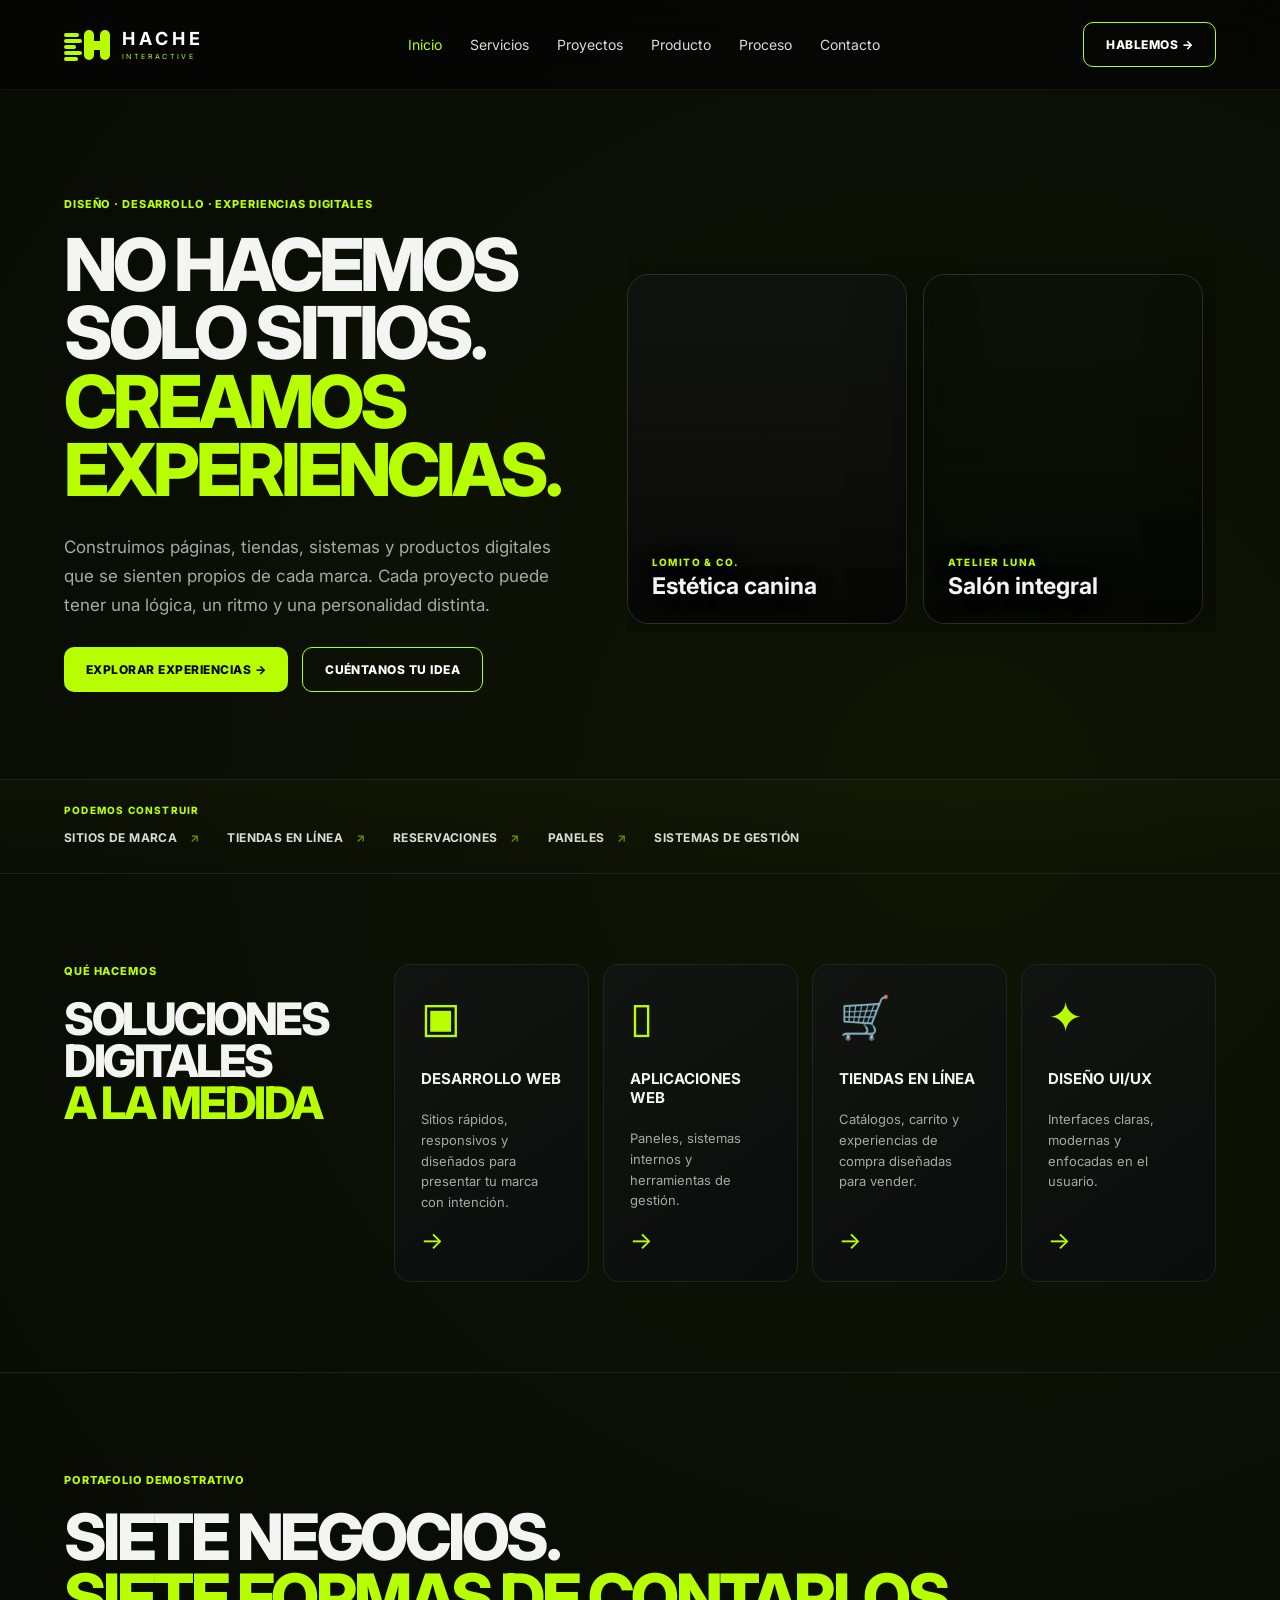
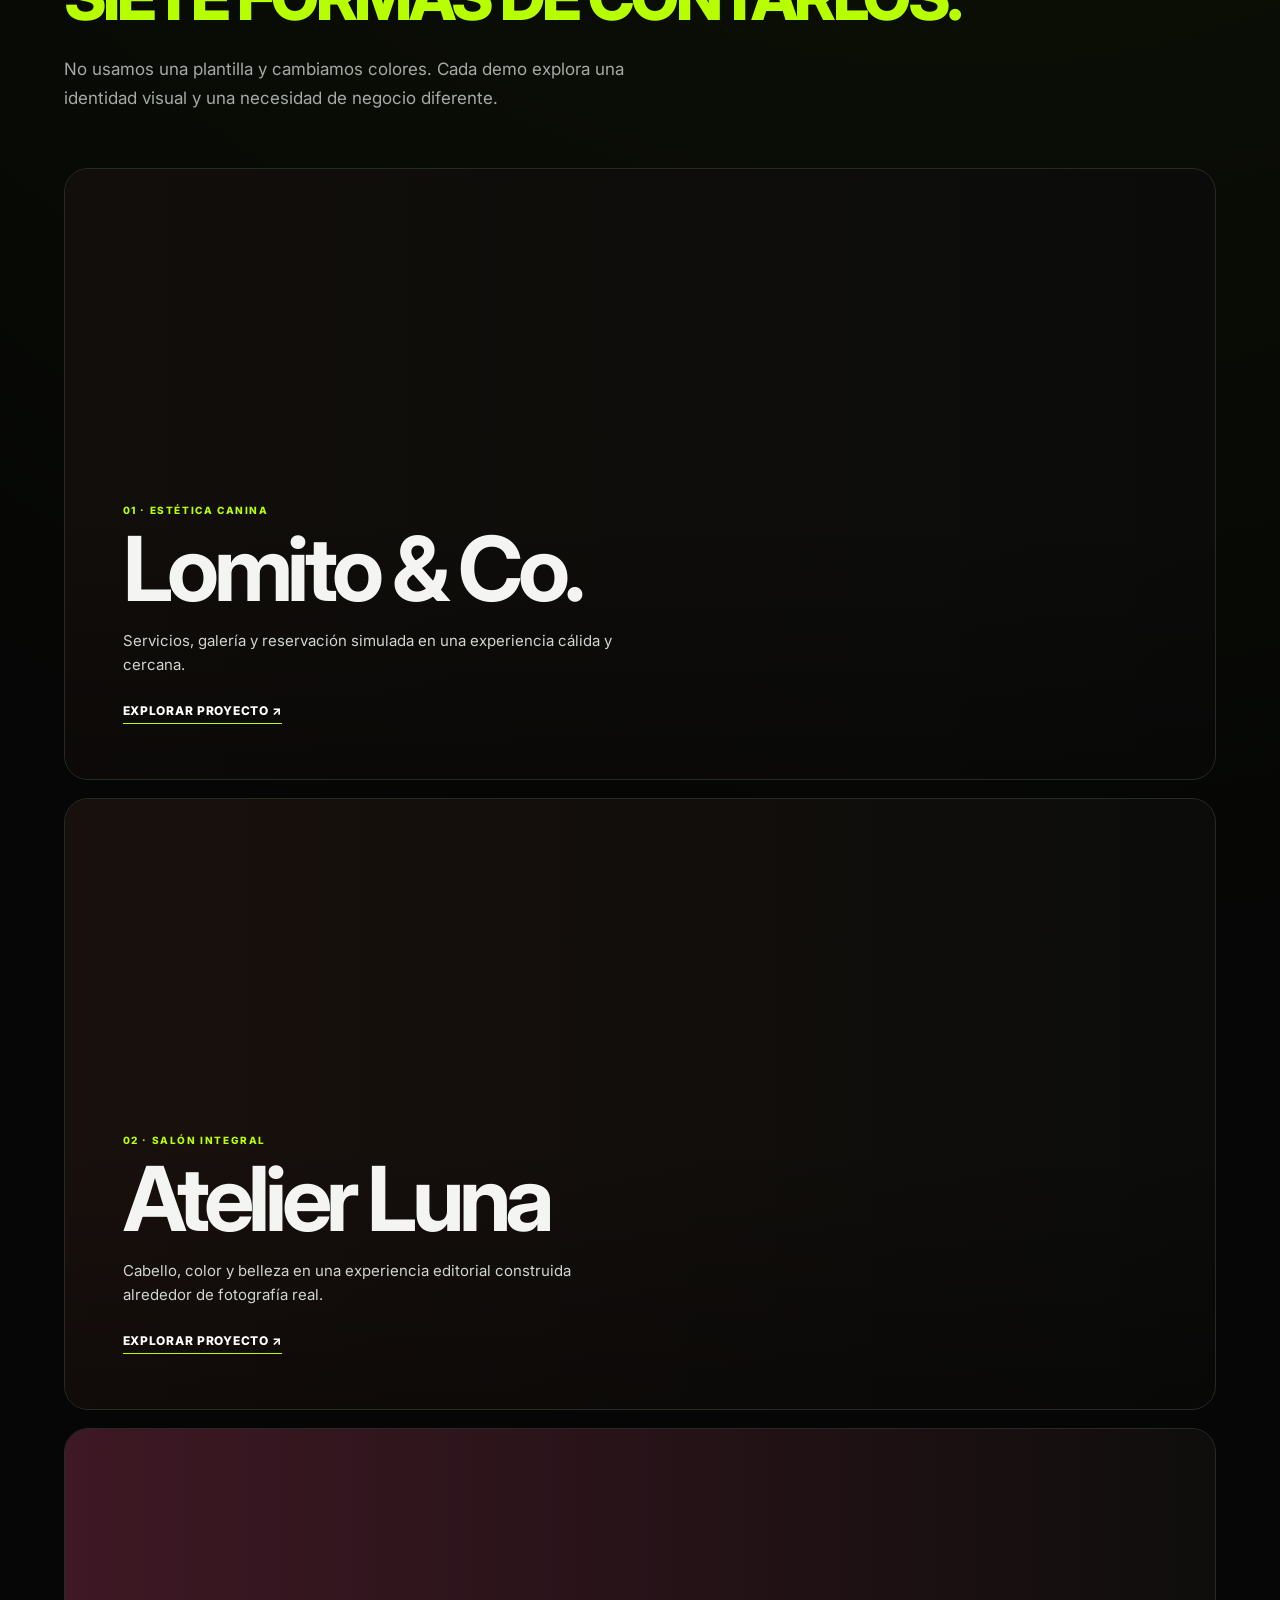
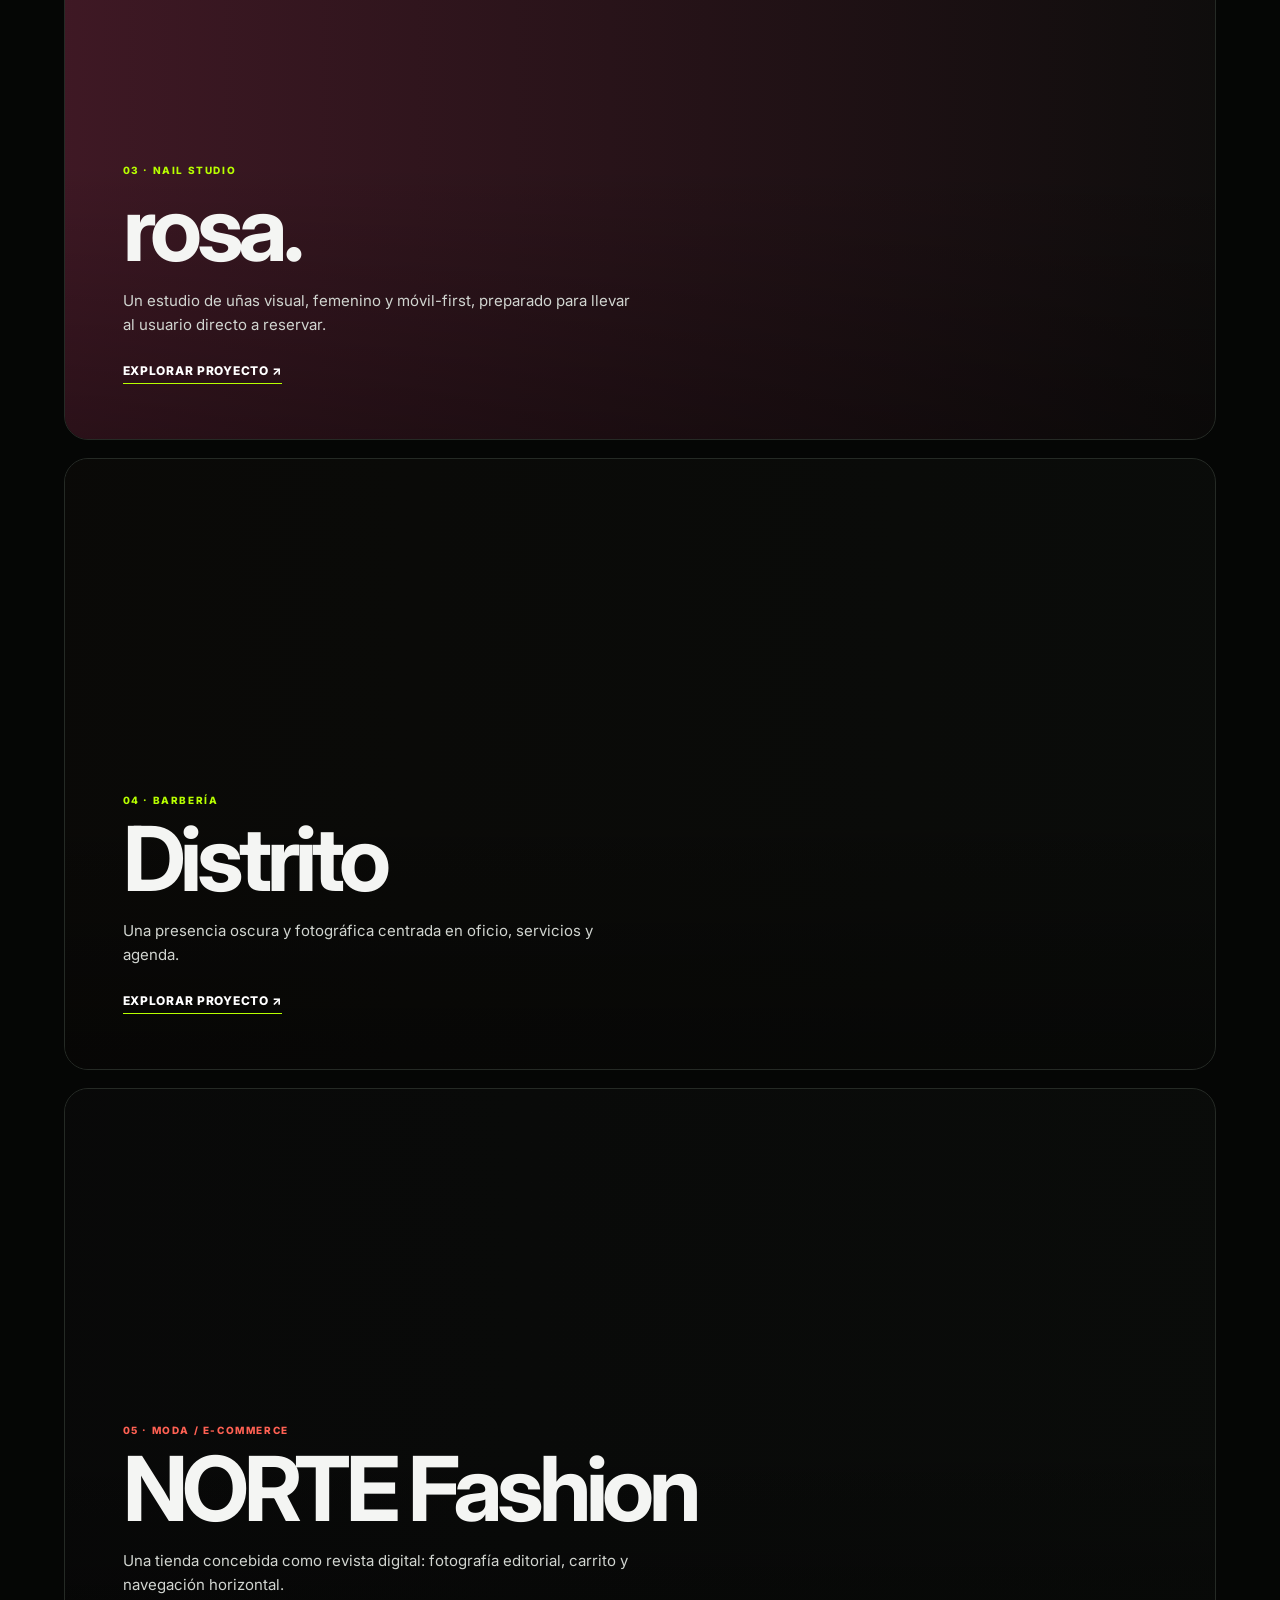
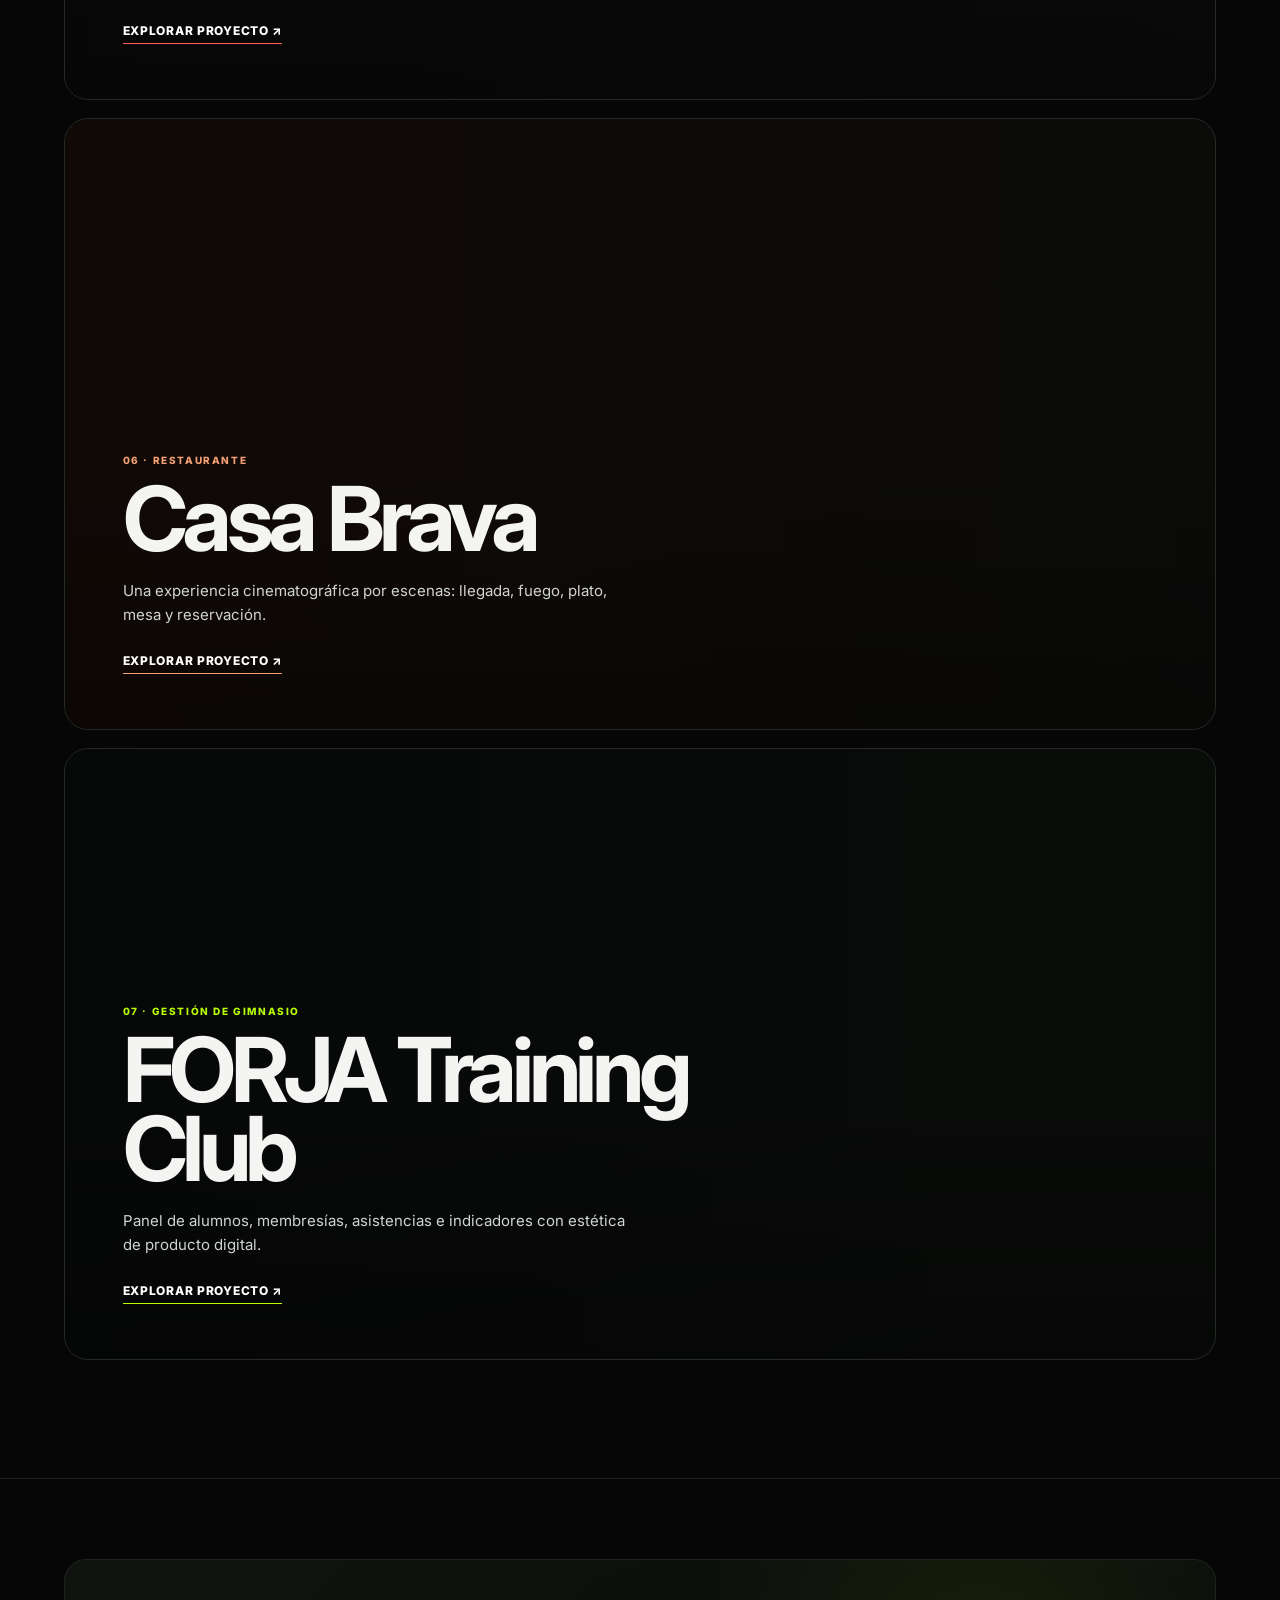
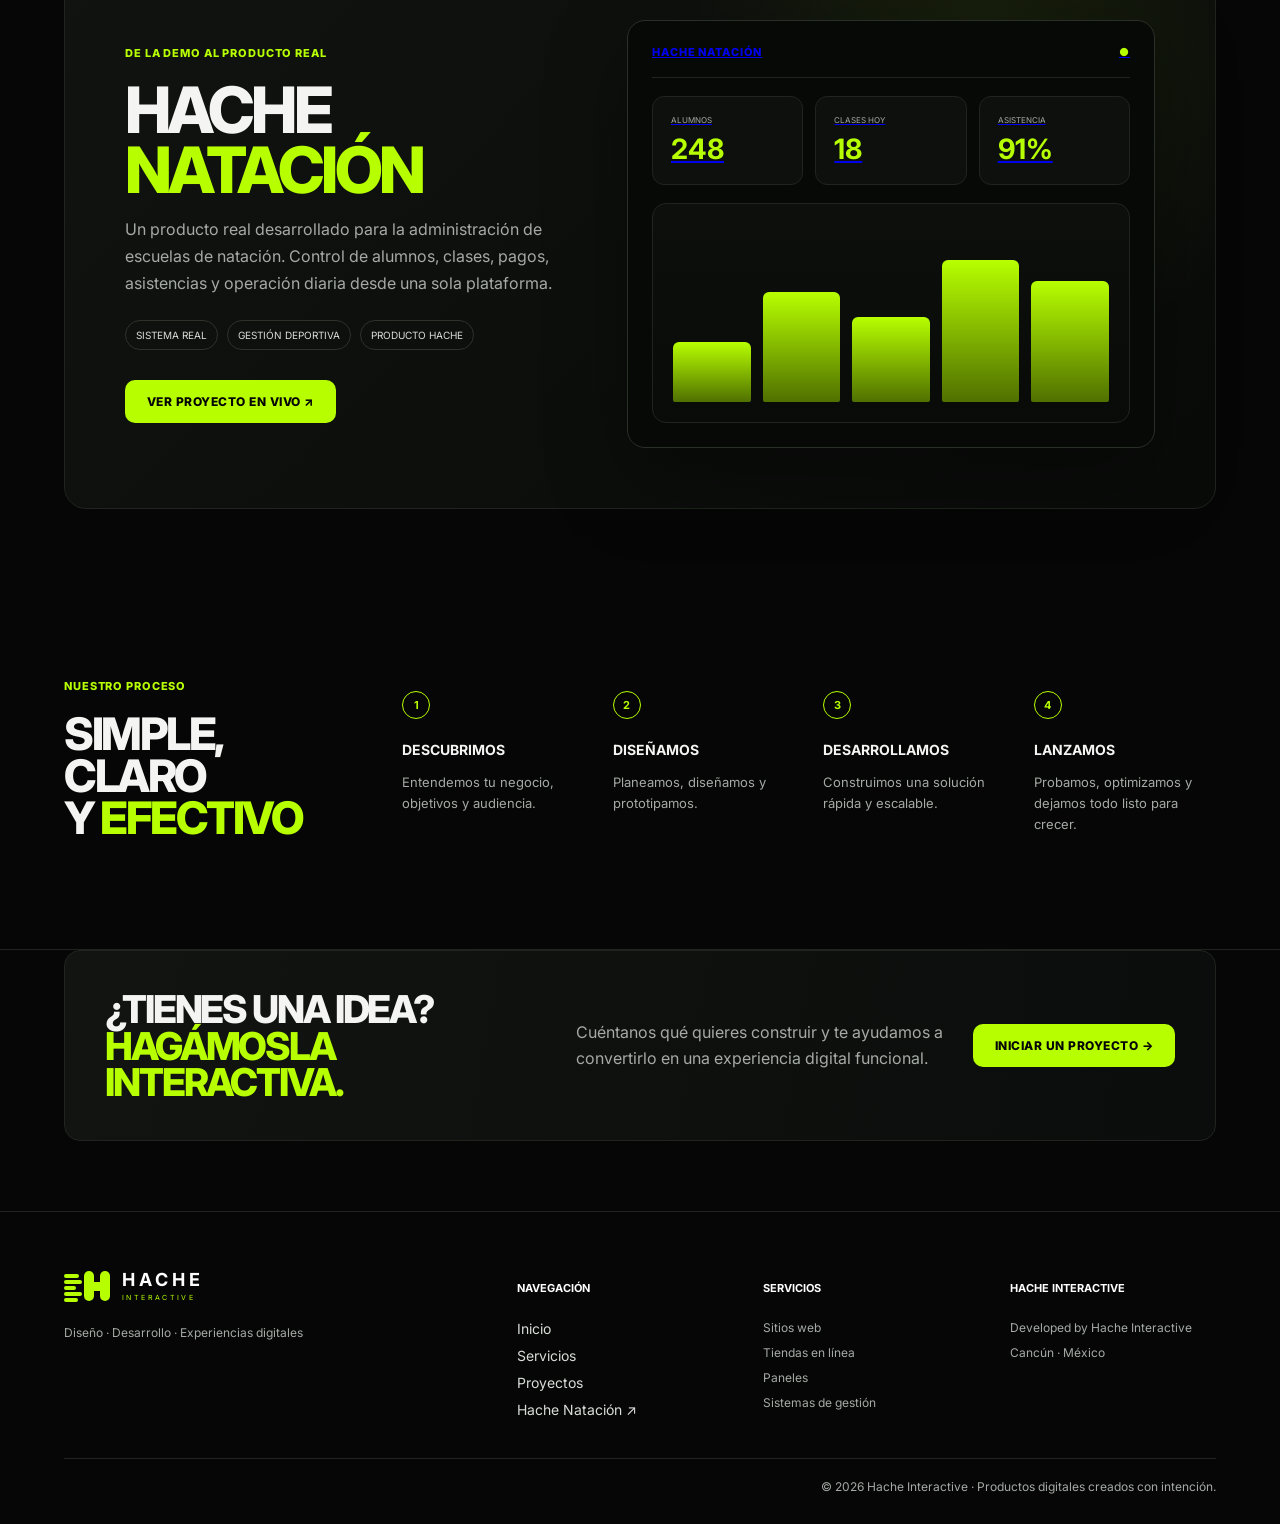
==== index.html @ fc57d4e3 "Mostrar todos los demos en el carrusel principal" ====
<!doctype html><html lang="es"><head><meta charset="utf-8"><meta name="viewport" content="width=device-width,initial-scale=1"><meta name="description" content="Hache Interactive — Desarrollo web, aplicaciones, comercio electrónico y experiencias digitales."><title>Hache Interactive</title><link rel="preconnect" href="https://fonts.googleapis.com"><link rel="preconnect" href="https://fonts.gstatic.com" crossorigin><link href="https://fonts.googleapis.com/css2?family=Inter:wght@400;500;600;700;800&display=swap" rel="stylesheet"><link rel="stylesheet" href="css/main.css"><link rel="stylesheet" href="css/showcase-polish.css"></head><body><header class="site-header"><a class="brand" href="#inicio"><span class="brand-mark"><i></i><i></i><i></i><i></i><i></i><b></b></span><span class="brand-text"><strong>HACHE</strong><small>INTERACTIVE</small></span></a><button class="menu-toggle">☰</button><nav class="nav"><a class="active" href="#inicio">Inicio</a><a href="#servicios">Servicios</a><a href="#proyectos">Proyectos</a><a href="#producto">Producto</a><a href="#nosotros">Proceso</a><a href="#contacto">Contacto</a></nav><a class="btn btn-outline header-cta" href="https://wa.me/529982655834?text=Hola%20Hache%20Interactive%2C%20quiero%20cotizar%20un%20proyecto" target="_blank" rel="noopener">Hablemos →</a></header><main><section class="hero hero-updated" id="inicio"><div class="hero-copy reveal"><span class="eyebrow">DISEÑO · DESARROLLO · EXPERIENCIAS DIGITALES</span><h1>NO HACEMOS<br>SOLO SITIOS.<br><em>CREAMOS<br>EXPERIENCIAS.</em></h1><p>Construimos páginas, tiendas, sistemas y productos digitales que se sienten propios de cada marca. Cada proyecto puede tener una lógica, un ritmo y una personalidad distinta.</p><div class="hero-actions"><a class="btn btn-primary" href="#proyectos">Explorar experiencias →</a><a class="btn btn-outline" href="https://wa.me/529982655834?text=Hola%20Hache%20Interactive%2C%20quiero%20contarte%20una%20idea" target="_blank" rel="noopener">Cuéntanos tu idea</a></div></div><div class="hero-art hero-showcase reveal" style="display:flex;gap:16px;overflow-x:auto;overflow-y:hidden;scroll-snap-type:x mandatory;overscroll-behavior-x:contain;justify-content:flex-start"><a class="showcase-frame" href="demos/lomito/" style="flex:0 0 min(78vw,280px);scroll-snap-align:start;background-image:linear-gradient(180deg,rgba(0,0,0,.03),rgba(19,14,11,.62)),url('https://images.unsplash.com/photo-1583337130417-3346a1be7dee?auto=format&fit=crop&w=1100&q=86')!important"><span>LOMITO &amp; CO.</span><b>Estética canina</b></a><a class="showcase-frame frame-a" href="demos/atelier-luna/" style="flex:0 0 min(78vw,280px);scroll-snap-align:start"><span>ATELIER LUNA</span><b>Salón integral</b></a><a class="showcase-frame frame-b" href="demos/rosa-nails/" style="flex:0 0 min(78vw,280px);scroll-snap-align:start"><span>ROSA NAILS</span><b>Nail studio</b></a><a class="showcase-frame frame-c" href="demos/distrito-barber/" style="flex:0 0 min(78vw,280px);scroll-snap-align:start"><span>DISTRITO</span><b>Barbería</b></a><a class="showcase-frame" href="demos/norte/" style="flex:0 0 min(78vw,280px);scroll-snap-align:start;background-image:linear-gradient(180deg,rgba(0,0,0,.03),rgba(8,8,8,.58)),url('https://images.unsplash.com/photo-1529139574466-a303027c1d8b?auto=format&fit=crop&w=1100&q=86')!important"><span style="color:#ff8c82">NORTE FASHION</span><b>Moda / e-commerce</b></a><a class="showcase-frame" href="demos/casa-brava/" style="flex:0 0 min(78vw,280px);scroll-snap-align:start;background-image:linear-gradient(180deg,rgba(0,0,0,.03),rgba(18,9,6,.62)),url('https://images.unsplash.com/photo-1753019491860-128b7763f8ee?auto=format&fit=crop&w=1100&q=86')!important"><span style="color:#f4a074">CASA BRAVA</span><b>Restaurante</b></a><a class="showcase-frame" href="demos/forja/" style="flex:0 0 min(78vw,280px);scroll-snap-align:start;background-image:linear-gradient(180deg,rgba(0,0,0,.03),rgba(5,7,6,.72)),url('https://images.unsplash.com/photo-1571019613454-1cb2f99b2d8b?auto=format&fit=crop&w=1100&q=86')!important"><span>FORJA</span><b>Gestión de gimnasio</b></a></div></section><section class="trust-strip"><span>Podemos construir</span><div class="logos"><b>SITIOS DE MARCA</b><b>TIENDAS EN LÍNEA</b><b>RESERVACIONES</b><b>PANELES</b><b>SISTEMAS DE GESTIÓN</b></div></section><section class="section services" id="servicios"><div class="section-heading reveal"><span class="eyebrow">QUÉ HACEMOS</span><h2>SOLUCIONES<br>DIGITALES<br><em>A LA MEDIDA</em></h2></div><div class="service-grid"><article class="card reveal"><div class="icon">▣</div><h3>Desarrollo web</h3><p>Sitios rápidos, responsivos y diseñados para presentar tu marca con intención.</p><a href="#contacto">→</a></article><article class="card reveal"><div class="icon">▯</div><h3>Aplicaciones web</h3><p>Paneles, sistemas internos y herramientas de gestión.</p><a href="#contacto">→</a></article><article class="card reveal"><div class="icon">🛒</div><h3>Tiendas en línea</h3><p>Catálogos, carrito y experiencias de compra diseñadas para vender.</p><a href="#contacto">→</a></article><article class="card reveal"><div class="icon">✦</div><h3>Diseño UI/UX</h3><p>Interfaces claras, modernas y enfocadas en el usuario.</p><a href="#contacto">→</a></article></div></section><section class="projects-immersive" id="proyectos"><div class="projects-intro reveal"><span class="eyebrow">PORTAFOLIO DEMOSTRATIVO</span><h2>SIETE NEGOCIOS.<br><em>SIETE FORMAS DE CONTARLOS.</em></h2><p>No usamos una plantilla y cambiamos colores. Cada demo explora una identidad visual y una necesidad de negocio diferente.</p></div><div class="project-feature lomito reveal"><a class="project-bg" href="demos/lomito/" style="background-image:linear-gradient(90deg,rgba(19,14,11,.82),rgba(19,14,11,.12)),url('https://images.unsplash.com/photo-1583337130417-3346a1be7dee?auto=format&fit=crop&w=1800&q=86')"></a><div class="feature-copy"><span>01 · ESTÉTICA CANINA</span><h3>Lomito & Co.</h3><p>Servicios, galería y reservación simulada en una experiencia cálida y cercana.</p><a href="demos/lomito/">Explorar proyecto ↗</a></div></div><div class="project-feature reveal"><a class="project-bg" href="demos/atelier-luna/" style="background-image:linear-gradient(90deg,rgba(28,17,14,.82),rgba(28,17,14,.08)),url('https://images.unsplash.com/photo-1560066984-138dadb4c035?auto=format&fit=crop&w=1800&q=88')"></a><div class="feature-copy"><span>02 · SALÓN INTEGRAL</span><h3>Atelier Luna</h3><p>Cabello, color y belleza en una experiencia editorial construida alrededor de fotografía real.</p><a href="demos/atelier-luna/">Explorar proyecto ↗</a></div></div><div class="project-feature reveal"><a class="project-bg" href="demos/rosa-nails/" style="background-image:linear-gradient(90deg,rgba(74,27,42,.82),rgba(74,27,42,.08)),url('https://images.unsplash.com/photo-1632345031435-8727f6897d53?auto=format&fit=crop&w=1800&q=88')"></a><div class="feature-copy"><span>03 · NAIL STUDIO</span><h3>rosa.</h3><p>Un estudio de uñas visual, femenino y móvil-first, preparado para llevar al usuario directo a reservar.</p><a href="demos/rosa-nails/">Explorar proyecto ↗</a></div></div><div class="project-feature reveal"><a class="project-bg" href="demos/distrito-barber/" style="background-image:linear-gradient(90deg,rgba(10,9,7,.9),rgba(10,9,7,.12)),url('https://images.unsplash.com/photo-1503951914875-452162b0f3f1?auto=format&fit=crop&w=1800&q=88')"></a><div class="feature-copy"><span>04 · BARBERÍA</span><h3>Distrito</h3><p>Una presencia oscura y fotográfica centrada en oficio, servicios y agenda.</p><a href="demos/distrito-barber/">Explorar proyecto ↗</a></div></div><div class="project-feature norte reveal"><a class="project-bg" href="demos/norte/" style="background-image:linear-gradient(90deg,rgba(8,8,8,.78),rgba(8,8,8,.08)),url('https://images.unsplash.com/photo-1529139574466-a303027c1d8b?auto=format&fit=crop&w=1800&q=88')"></a><div class="feature-copy"><span>05 · MODA / E-COMMERCE</span><h3>NORTE Fashion</h3><p>Una tienda concebida como revista digital: fotografía editorial, carrito y navegación horizontal.</p><a href="demos/norte/">Explorar proyecto ↗</a></div></div><div class="project-feature brava reveal"><a class="project-bg" href="demos/casa-brava/" style="background-image:linear-gradient(90deg,rgba(18,9,6,.86),rgba(18,9,6,.12)),url('https://images.unsplash.com/photo-1753019491860-128b7763f8ee?auto=format&fit=crop&w=1800&q=88')"></a><div class="feature-copy"><span>06 · RESTAURANTE</span><h3>Casa Brava</h3><p>Una experiencia cinematográfica por escenas: llegada, fuego, plato, mesa y reservación.</p><a href="demos/casa-brava/">Explorar proyecto ↗</a></div></div><div class="project-feature forja reveal"><a class="project-bg" href="demos/forja/" style="background-image:linear-gradient(90deg,rgba(5,7,6,.9),rgba(5,7,6,.28)),url('https://images.unsplash.com/photo-1534438327276-14e5300c3a48?auto=format&fit=crop&w=1800&q=86')"></a><div class="feature-copy"><span>07 · GESTIÓN DE GIMNASIO</span><h3>FORJA Training Club</h3><p>Panel de alumnos, membresías, asistencias e indicadores con estética de producto digital.</p><a href="demos/forja/">Explorar proyecto ↗</a></div></div></section><section class="product-showcase" id="producto"><div class="product-copy reveal"><span class="eyebrow">DE LA DEMO AL PRODUCTO REAL</span><h2>HACHE<br><em>NATACIÓN</em></h2><p>Un producto real desarrollado para la administración de escuelas de natación. Control de alumnos, clases, pagos, asistencias y operación diaria desde una sola plataforma.</p><div class="product-tags"><span>Sistema real</span><span>Gestión deportiva</span><span>Producto Hache</span></div><a class="btn btn-primary" href="https://hnatacion.com" target="_blank" rel="noopener">Ver proyecto en vivo ↗</a></div><a class="product-ui reveal" href="https://hnatacion.com" target="_blank" rel="noopener"><div class="ui-top"><span>HACHE NATACIÓN</span><b>●</b></div><div class="ui-stats"><div><small>ALUMNOS</small><strong>248</strong></div><div><small>CLASES HOY</small><strong>18</strong></div><div><small>ASISTENCIA</small><strong>91%</strong></div></div><div class="ui-panel"><span></span><span></span><span></span><span></span><span></span></div></a></section><section class="section process" id="nosotros"><div class="section-heading reveal"><span class="eyebrow">NUESTRO PROCESO</span><h2>SIMPLE, CLARO<br>Y <em>EFECTIVO</em></h2></div><div class="steps"><div class="step reveal"><b>1</b><h3>Descubrimos</h3><p>Entendemos tu negocio, objetivos y audiencia.</p></div><div class="step reveal"><b>2</b><h3>Diseñamos</h3><p>Planeamos, diseñamos y prototipamos.</p></div><div class="step reveal"><b>3</b><h3>Desarrollamos</h3><p>Construimos una solución rápida y escalable.</p></div><div class="step reveal"><b>4</b><h3>Lanzamos</h3><p>Probamos, optimizamos y dejamos todo listo para crecer.</p></div></div></section><section class="cta reveal" id="contacto"><h2>¿TIENES UNA IDEA?<br><em>HAGÁMOSLA INTERACTIVA.</em></h2><p>Cuéntanos qué quieres construir y te ayudamos a convertirlo en una experiencia digital funcional.</p><a class="btn btn-primary" href="https://wa.me/529982655834?text=Hola%20Hache%20Interactive%2C%20quiero%20iniciar%20un%20proyecto" target="_blank" rel="noopener">Iniciar un proyecto →</a></section></main><footer><div class="footer-brand"><div class="brand compact"><span class="brand-mark"><i></i><i></i><i></i><i></i><i></i><b></b></span><span class="brand-text"><strong>HACHE</strong><small>INTERACTIVE</small></span></div><p>Diseño · Desarrollo · Experiencias digitales</p></div><div><h4>Navegación</h4><a href="#inicio">Inicio</a><a href="#servicios">Servicios</a><a href="#proyectos">Proyectos</a><a href="https://hnatacion.com" target="_blank" rel="noopener">Hache Natación ↗</a></div><div><h4>Servicios</h4><span>Sitios web</span><span>Tiendas en línea</span><span>Paneles</span><span>Sistemas de gestión</span></div><div><h4>Hache Interactive</h4><span>Developed by Hache Interactive</span><span>Cancún · México</span></div><div class="copyright">© 2026 Hache Interactive · Productos digitales creados con intención.</div></footer><script src="js/main.js"></script></body></html>
---- css/main.css ----
:root{--lime:#b7ff00;--bg:#050605;--surface:#0b0d0c;--surface2:#111412;--text:#f4f5f3;--muted:#a5aaa6;--line:#20241f;--radius:16px}*{box-sizing:border-box}html{scroll-behavior:smooth}body{margin:0;background:radial-gradient(circle at 75% 10%,rgba(183,255,0,.06),transparent 25%),var(--bg);color:var(--text);font-family:Inter,system-ui,sans-serif}.site-header{position:sticky;top:0;z-index:20;display:grid;grid-template-columns:auto 1fr auto;align-items:center;gap:24px;padding:22px 5vw;border-bottom:1px solid rgba(255,255,255,.05);background:rgba(5,6,5,.82);backdrop-filter:blur(18px)}.brand{display:flex;align-items:center;gap:12px;color:white;text-decoration:none}.brand-mark{position:relative;width:46px;height:38px;display:inline-block}.brand-mark b,.giant-h:before,.giant-h:after{position:absolute;content:"";background:var(--lime);border-radius:7px}.brand-mark b{left:20px;top:4px;width:10px;height:30px;box-shadow:16px 0 0 var(--lime)}.brand-mark:after{content:"";position:absolute;left:20px;top:15px;width:26px;height:9px;background:var(--lime);border-radius:5px}.brand-mark i{position:absolute;height:4px;background:var(--lime);border-radius:3px;left:0}.brand-mark i:nth-child(1){top:7px;width:15px}.brand-mark i:nth-child(2){top:13px;width:18px}.brand-mark i:nth-child(3){top:19px;width:12px}.brand-mark i:nth-child(4){top:25px;width:18px}.brand-mark i:nth-child(5){top:31px;width:14px}.brand-text{display:flex;flex-direction:column;line-height:1}.brand-text strong{letter-spacing:.22em;font-size:18px}.brand-text small{color:var(--lime);letter-spacing:.34em;font-size:7px;margin-top:5px}.nav{display:flex;justify-content:center;gap:28px}.nav a,footer a{color:#d9ddd9;text-decoration:none;font-size:14px}.nav a:hover,.nav a.active{color:var(--lime)}.btn{display:inline-flex;align-items:center;justify-content:center;gap:20px;padding:14px 22px;border-radius:10px;text-decoration:none;text-transform:uppercase;font-size:12px;font-weight:800;letter-spacing:.04em;transition:.25s}.btn-primary{background:var(--lime);color:#050605}.btn-primary:hover{transform:translateY(-2px);box-shadow:0 10px 35px rgba(183,255,0,.18)}.btn-outline{border:1px solid var(--lime);color:#fff}.menu-toggle{display:none;background:none;border:0;color:white;font-size:24px}.hero{min-height:690px;display:grid;grid-template-columns:1fr 1.15fr;align-items:center;gap:50px;padding:90px 5vw 70px;border-bottom:1px solid var(--line)}.eyebrow{display:block;color:var(--lime);font-size:11px;font-weight:800;margin-bottom:20px;letter-spacing:.08em}.hero h1,.section h2,.cta h2,.product-showcase h2,.projects-intro h2{margin:0;font-size:clamp(3rem,5.7vw,6.6rem);line-height:.94;letter-spacing:-.055em;font-weight:800}.hero h1 em,.section h2 em,.cta h2 em,.product-showcase h2 em,.projects-intro h2 em{font-style:normal;color:var(--lime)}.hero h1 span{color:var(--lime)}.hero-copy p,.section-copy,.projects-intro p{max-width:620px;color:var(--muted);font-size:17px;line-height:1.7;margin:28px 0}.hero-actions{display:flex;gap:14px;flex-wrap:wrap}.hero-art{position:relative;min-height:470px;display:grid;place-items:center;overflow:hidden}.hero-showcase{overflow:visible}.showcase-frame{position:absolute;width:58%;aspect-ratio:1.2/1;border:1px solid #293128;border-radius:18px;background:#101310;box-shadow:0 30px 80px rgba(0,0,0,.45);padding:22px;display:flex;flex-direction:column;justify-content:flex-end;transition:.35s;overflow:hidden}.showcase-frame:before{content:"";position:absolute;inset:0;opacity:.5}.showcase-frame span,.showcase-frame b{position:relative;z-index:2}.showcase-frame span{font-size:10px;color:var(--lime);font-weight:800;letter-spacing:.12em}.showcase-frame b{font-size:18px;margin-top:6px}.frame-a{left:6%;top:17%;transform:rotate(-8deg);background:linear-gradient(145deg,#2a1710,#0b0c0b)}.frame-b{right:5%;top:7%;transform:rotate(8deg);background:linear-gradient(145deg,#d9d4cb,#7c7b77);color:#111}.frame-b span{color:#9c1111}.frame-c{right:20%;bottom:3%;transform:rotate(-2deg);background:linear-gradient(145deg,#0b0e0c,#1a2216)}.showcase-frame:hover{transform:translateY(-8px) rotate(0)}.showcase-orbit{position:absolute;width:420px;height:420px;border:1px solid rgba(183,255,0,.12);border-radius:50%;box-shadow:0 0 0 60px rgba(183,255,0,.02),0 0 0 120px rgba(183,255,0,.01)}.giant-h{position:relative;width:280px;height:300px;filter:drop-shadow(0 0 28px rgba(183,255,0,.2))}.giant-h:before{left:55px;top:30px;width:55px;height:240px;box-shadow:130px 0 0 var(--lime)}.giant-h:after{left:75px;top:130px;width:165px;height:55px}.giant-h span:before{content:"";position:absolute;left:0;top:52px;width:92px;height:14px;background:var(--lime);border-radius:8px;box-shadow:0 40px 0 var(--lime),0 80px 0 var(--lime),0 120px 0 var(--lime),0 160px 0 var(--lime);opacity:.9}.speed-lines{position:absolute;inset:0;background:repeating-linear-gradient(180deg,transparent 0 38px,rgba(183,255,0,.08) 39px 40px);mask-image:linear-gradient(90deg,transparent,#000 15%,#000 80%,transparent)}.trust-strip{padding:24px 5vw 30px;border-bottom:1px solid var(--line);color:#747a75}.trust-strip>span{text-transform:uppercase;font-size:10px}.logos{display:flex;justify-content:flex-end;gap:70px;flex-wrap:wrap;margin-top:2px}.logos b{font-size:14px;color:#747a75}.section{display:grid;grid-template-columns:280px 1fr;gap:50px;padding:90px 5vw;border-bottom:1px solid var(--line)}.section h2{font-size:clamp(2rem,3.5vw,4rem)}.section-copy{font-size:13px;margin-top:24px;max-width:250px}.service-grid{display:grid;grid-template-columns:repeat(4,1fr);gap:14px}.card{min-height:260px;padding:26px;background:linear-gradient(145deg,#111411,#0b0d0c);border:1px solid var(--line);border-radius:var(--radius);display:flex;flex-direction:column}.card .icon{color:var(--lime);font-size:42px;height:60px}.card h3{text-transform:uppercase;font-size:15px;margin:18px 0 8px}.card p{color:var(--muted);line-height:1.6;font-size:13px}.card a{margin-top:auto;color:var(--lime);text-decoration:none;font-size:24px}.projects-immersive{padding:100px 5vw;border-bottom:1px solid var(--line)}.projects-intro{max-width:980px;margin-bottom:55px}.projects-intro h2{font-size:clamp(2.8rem,5vw,5.8rem)}.project-feature{position:relative;min-height:68vh;margin:18px 0;border:1px solid #252a25;border-radius:24px;overflow:hidden;isolation:isolate;background:#0a0c0a}.project-bg{position:absolute;inset:0;background-size:cover;background-position:center;transition:transform .8s cubic-bezier(.2,.7,.2,1);z-index:-2}.project-feature:after{content:"";position:absolute;inset:0;background:linear-gradient(180deg,transparent 55%,rgba(0,0,0,.32));z-index:-1}.project-feature:hover .project-bg{transform:scale(1.035)}.feature-copy{position:absolute;left:5%;bottom:9%;max-width:650px}.feature-copy>span{font-size:10px;color:var(--lime);font-weight:800;letter-spacing:.16em}.feature-copy h3{font-size:clamp(3rem,7vw,7rem);line-height:.88;letter-spacing:-.06em;margin:12px 0 20px}.feature-copy p{max-width:520px;color:#d1d5d0;line-height:1.65;font-size:15px}.feature-copy a{display:inline-block;margin-top:10px;color:white;text-decoration:none;border-bottom:1px solid var(--lime);padding-bottom:5px;font-size:12px;font-weight:800;text-transform:uppercase;letter-spacing:.06em}.norte .feature-copy>span{color:#ff6153}.norte .feature-copy a{border-color:#ff6153}.brava .feature-copy>span{color:#f4a074}.brava .feature-copy a{border-color:#f4a074}.forja .feature-copy>span{color:var(--lime)}.product-showcase{margin:80px 5vw;padding:60px;display:grid;grid-template-columns:.9fr 1.1fr;gap:70px;align-items:center;border:1px solid var(--line);border-radius:22px;background:radial-gradient(circle at 80% 20%,rgba(183,255,0,.08),transparent 30%),linear-gradient(135deg,#101310,#090b09)}.product-showcase h2{font-size:clamp(3rem,5vw,5.5rem)}.product-copy p{max-width:640px;color:var(--muted);line-height:1.7}.product-tags{display:flex;gap:9px;flex-wrap:wrap;margin:22px 0 30px}.product-tags span{padding:8px 10px;border:1px solid #2d332b;border-radius:999px;color:#d8ddd6;font-size:10px;text-transform:uppercase}.product-ui{padding:24px;border:1px solid #293027;border-radius:18px;background:#070907;box-shadow:0 30px 80px rgba(0,0,0,.35)}.ui-top{display:flex;justify-content:space-between;align-items:center;padding-bottom:18px;border-bottom:1px solid var(--line);font-size:11px;font-weight:800;letter-spacing:.08em}.ui-top b{color:var(--lime)}.ui-stats{display:grid;grid-template-columns:repeat(3,1fr);gap:12px;margin:18px 0}.ui-stats div{padding:18px;border:1px solid var(--line);border-radius:12px;background:#0d100d}.ui-stats small{display:block;color:var(--muted);font-size:8px}.ui-stats strong{display:block;font-size:28px;color:var(--lime);margin-top:7px}.ui-panel{height:220px;border:1px solid var(--line);border-radius:14px;padding:20px;display:flex;align-items:flex-end;gap:12px;background:linear-gradient(180deg,#0c0f0c,#090b09)}.ui-panel span{flex:1;background:linear-gradient(180deg,var(--lime),#507000);border-radius:6px 6px 2px 2px;min-height:35px}.ui-panel span:nth-child(1){height:34%}.ui-panel span:nth-child(2){height:62%}.ui-panel span:nth-child(3){height:48%}.ui-panel span:nth-child(4){height:80%}.ui-panel span:nth-child(5){height:68%}.steps{display:grid;grid-template-columns:repeat(4,1fr);gap:20px}.step{padding:12px 8px}.step b{display:grid;place-items:center;width:28px;height:28px;border:1px solid var(--lime);border-radius:50%;color:var(--lime);font-size:11px}.step h3{text-transform:uppercase;font-size:14px;margin-top:22px}.step p{color:var(--muted);font-size:13px;line-height:1.6}.cta{margin:0 5vw 70px;padding:40px;border:1px solid var(--line);border-radius:var(--radius);background:linear-gradient(100deg,#111411,#0b0d0c);display:grid;grid-template-columns:1.2fr 1fr auto;gap:30px;align-items:center}.cta h2{font-size:clamp(2rem,3vw,3.8rem)}.cta p{color:var(--muted);line-height:1.6}footer{display:grid;grid-template-columns:2fr repeat(3,1fr);gap:40px;padding:55px 5vw 30px;border-top:1px solid var(--line);color:var(--muted);font-size:12px}.footer-brand p{max-width:300px;line-height:1.7}.compact{margin-bottom:18px}footer h4{text-transform:uppercase;color:white;font-size:11px}footer>div:not(.footer-brand):not(.copyright){display:flex;flex-direction:column;gap:10px}.copyright{grid-column:1/-1;border-top:1px solid var(--line);padding-top:20px;text-align:right}.reveal{opacity:0;transform:translateY(18px);transition:.65s ease}.reveal.visible{opacity:1;transform:none}@media(max-width:1180px){.nav{gap:18px}.nav a{font-size:12px}}@media(max-width:1050px){.nav,.header-cta{display:none}.menu-toggle{display:block;justify-self:end}.site-header{grid-template-columns:1fr auto}.hero,.section,.product-showcase{grid-template-columns:1fr}.hero-art{min-height:360px}.service-grid,.steps{grid-template-columns:repeat(2,1fr)}.cta{grid-template-columns:1fr}.logos{justify-content:flex-start;gap:26px}footer{grid-template-columns:repeat(2,1fr)}.product-showcase{padding:45px}.project-feature{min-height:58vh}}@media(max-width:650px){.site-header{padding:16px 20px}.hero,.section{padding:65px 20px}.hero{min-height:auto}.hero h1{font-size:clamp(2.7rem,14vw,4.5rem)}.hero-art{min-height:320px}.showcase-frame{width:72%}.frame-a{left:0}.frame-b{right:0}.frame-c{right:12%;bottom:0}.service-grid,.steps{grid-template-columns:1fr}.projects-immersive{padding:65px 20px}.project-feature{min-height:68vh;border-radius:18px}.feature-copy{left:22px;right:22px;bottom:28px}.feature-copy h3{font-size:clamp(3rem,14vw,5rem)}.product-showcase{margin:50px 20px;padding:28px 22px}.ui-stats{grid-template-columns:1fr}.cta{margin:0 20px 50px;padding:28px 22px}footer{grid-template-columns:1fr;padding:40px 20px}.copyright{text-align:left}}
---- css/showcase-polish.css ----
/* Refinamiento visual del showcase principal: previews fotográficas reales y carrusel móvil contenido. */
html,body{max-width:100%;overflow-x:hidden}
.hero-showcase{display:grid;grid-template-columns:repeat(3,minmax(0,1fr));gap:16px;align-items:stretch;min-height:0;padding:16px 0 8px;overflow:visible}.showcase-frame{position:relative;inset:auto!important;width:auto;aspect-ratio:4/5;transform:none!important;border-radius:22px;padding:24px;justify-content:flex-end;box-shadow:0 24px 70px rgba(0,0,0,.38);transition:transform .28s ease,border-color .28s ease,box-shadow .28s ease;background-size:cover!important;background-position:center!important;overflow:hidden;text-decoration:none;color:inherit;cursor:pointer}.showcase-frame:after{content:"";position:absolute;inset:0;background:linear-gradient(180deg,rgba(5,6,5,.04) 22%,rgba(5,6,5,.24) 55%,rgba(5,6,5,.92) 100%);z-index:0}.showcase-frame span,.showcase-frame b{position:relative;z-index:2;text-shadow:0 2px 18px rgba(0,0,0,.58)}.showcase-frame:hover{transform:translateY(-8px)!important;border-color:rgba(183,255,0,.28);box-shadow:0 32px 80px rgba(0,0,0,.46)}.showcase-frame span{font-size:10px;letter-spacing:.14em}.showcase-frame b{font-size:clamp(1rem,1.8vw,1.45rem);line-height:1.08;max-width:12ch}
/* Los tres demos nuevos del hero: salón, nail studio y barbería. */
.frame-a{background-image:linear-gradient(180deg,rgba(0,0,0,.02),rgba(0,0,0,.34)),url('https://images.unsplash.com/photo-1560066984-138dadb4c035?auto=format&fit=crop&w=1200&q=88')!important;background-position:center 48%!important}.frame-a span{color:var(--lime)!important}
.frame-b{background-image:linear-gradient(180deg,rgba(0,0,0,.02),rgba(45,12,25,.46)),url('https://images.unsplash.com/photo-1632345031435-8727f6897d53?auto=format&fit=crop&w=1200&q=88')!important;color:#fff!important;background-position:center!important}.frame-b span{color:#ff9ab7!important}
.frame-c{background-image:linear-gradient(180deg,rgba(7,8,7,.06),rgba(7,8,7,.82)),url('https://images.unsplash.com/photo-1503951914875-452162b0f3f1?auto=format&fit=crop&w=1200&q=88')!important;background-position:center 42%!important}.frame-c:before{content:"";position:absolute;inset:0;background:linear-gradient(135deg,rgba(183,255,0,.06),transparent 42%);z-index:1;pointer-events:none}.frame-c span{color:var(--lime)!important}.frame-c b:after{display:none!important}
.project-feature.forja .project-bg{background-image:linear-gradient(90deg,rgba(6,8,7,.90) 0%,rgba(6,8,7,.56) 42%,rgba(6,8,7,.10) 76%),url('https://images.unsplash.com/photo-1571019613454-1cb2f99b2d8b?auto=format&fit=crop&w=1800&q=88')!important;background-size:cover!important;background-position:center 45%!important}.showcase-orbit{z-index:-1;inset:50% auto auto 50%;transform:translate(-50%,-50%);width:min(44vw,520px);height:min(44vw,520px);opacity:.35}.trust-strip{padding:24px 5vw 28px;background:linear-gradient(180deg,rgba(183,255,0,.025),transparent)}.trust-strip>span{display:block;color:var(--lime);font-weight:800;letter-spacing:.12em;margin-bottom:14px}.logos{justify-content:flex-start;gap:12px 28px;margin:0}.logos b{color:#d7ddd6;font-size:12px;letter-spacing:.035em;position:relative;padding-right:22px}.logos b:not(:last-child):after{content:'↗';position:absolute;right:0;color:var(--lime);opacity:.5}
@media(max-width:1050px){.hero-showcase{grid-template-columns:repeat(3,minmax(220px,1fr));overflow-x:auto;overflow-y:hidden;scroll-snap-type:x mandatory;overscroll-behavior-x:contain;scrollbar-width:none;padding-bottom:14px}.hero-showcase::-webkit-scrollbar{display:none}.showcase-frame{scroll-snap-align:start;min-width:0}.showcase-orbit{display:none}}
@media(max-width:650px){.site-header{width:100%;max-width:100%}.hero{width:100%;max-width:100%;overflow:hidden}.hero-copy{min-width:0}.hero-actions{width:100%}.hero-actions .btn{max-width:100%}.hero-art.hero-showcase{position:relative;display:flex;width:calc(100% + 20px);max-width:none;min-height:0;margin:30px -20px 0 0;padding:0 20px 12px 0;gap:12px;overflow-x:auto;overflow-y:hidden;overscroll-behavior-x:contain;scroll-snap-type:x mandatory;scroll-padding-left:0;touch-action:pan-x pan-y}.hero-art.hero-showcase:before{content:'EXPERIENCIAS SELECCIONADAS';position:absolute;left:0;top:-26px;color:var(--lime);font-size:10px;font-weight:800;letter-spacing:.12em}.showcase-frame{flex:0 0 min(78vw,330px);aspect-ratio:1.08/1;scroll-snap-align:start;border-radius:18px;padding:20px}.showcase-frame:first-of-type{margin-left:0}.showcase-frame b{font-size:20px;max-width:14ch}.showcase-frame span{font-size:9px}.frame-a,.frame-b,.frame-c{left:auto!important;right:auto!important;top:auto!important;bottom:auto!important}.project-feature.forja .project-bg{background-position:62% center!important}.trust-strip{padding:20px 20px 24px}.logos{display:grid;grid-template-columns:1fr 1fr;gap:12px 18px}.logos b{font-size:11px;color:#cbd0cb;padding-right:0}.logos b:not(:last-child):after{display:none}.projects-immersive,.product-showcase,.section,.cta,footer{max-width:100%;overflow:hidden}}
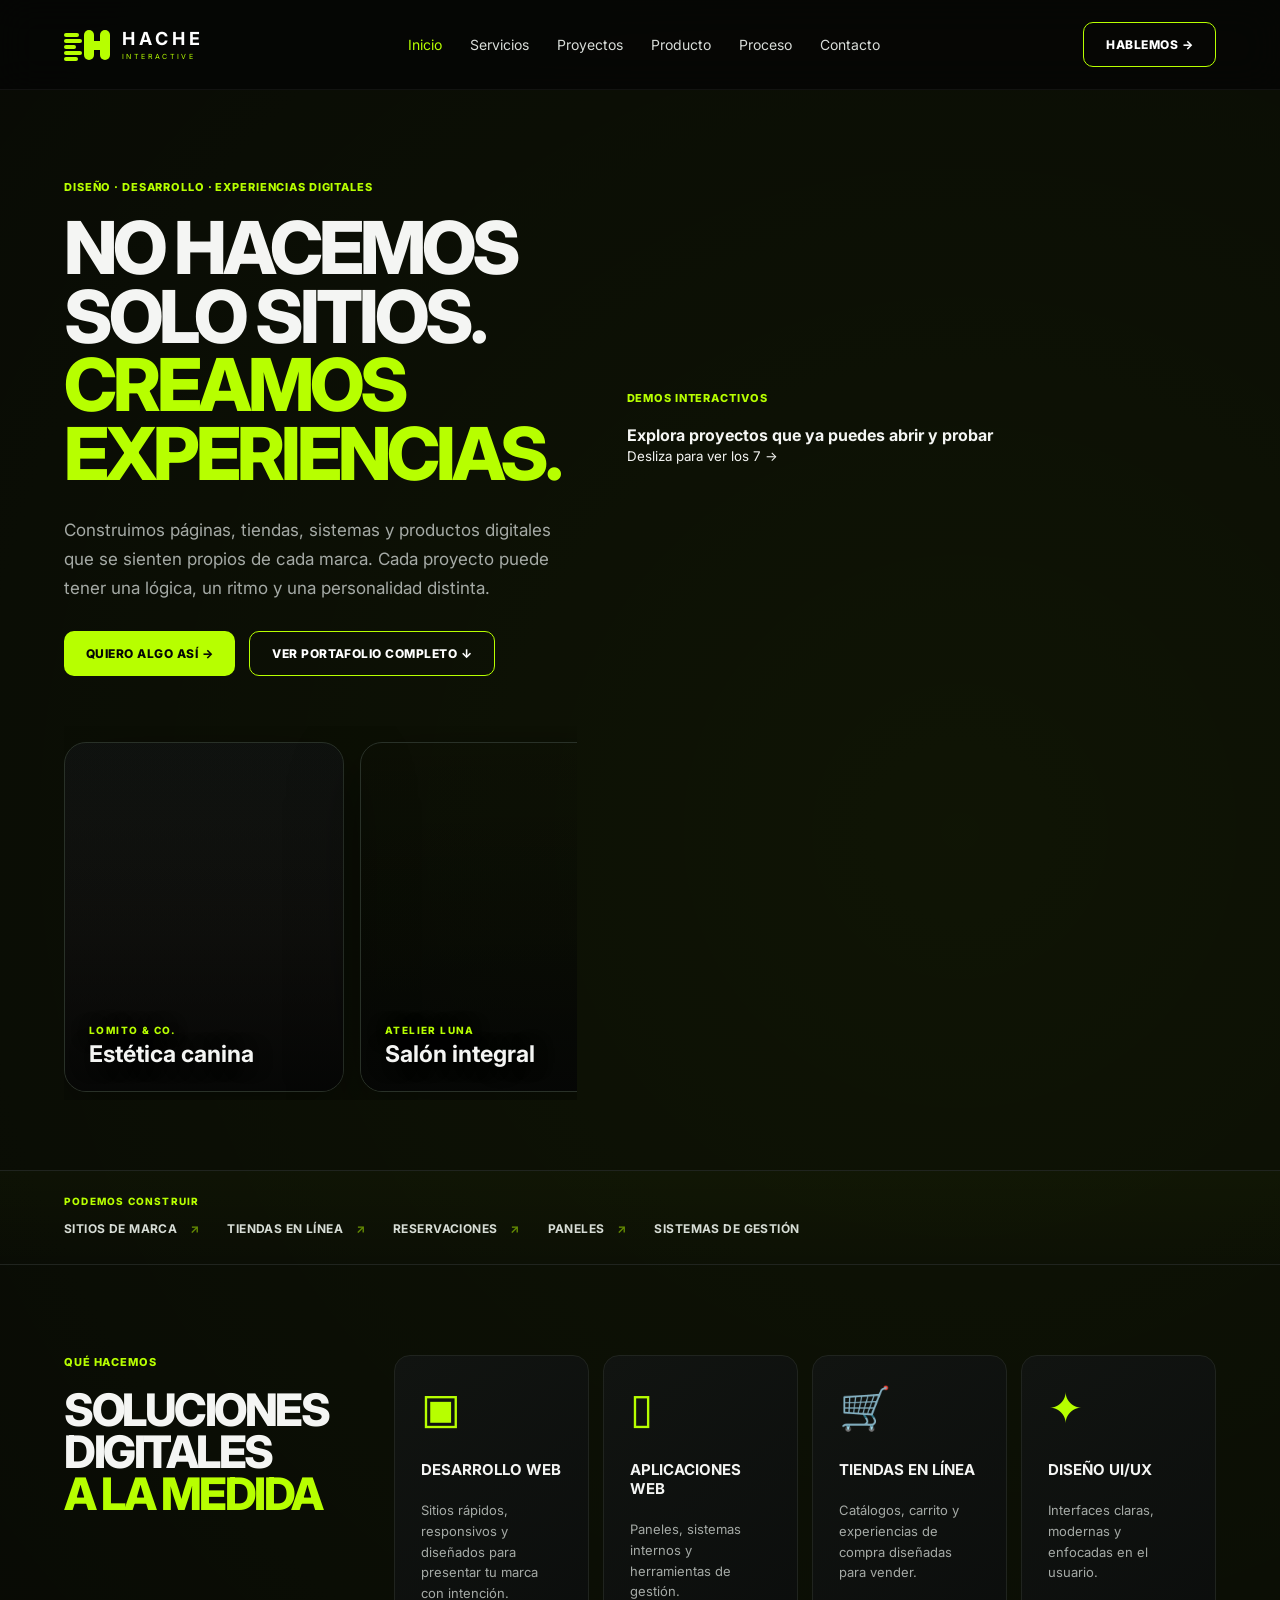
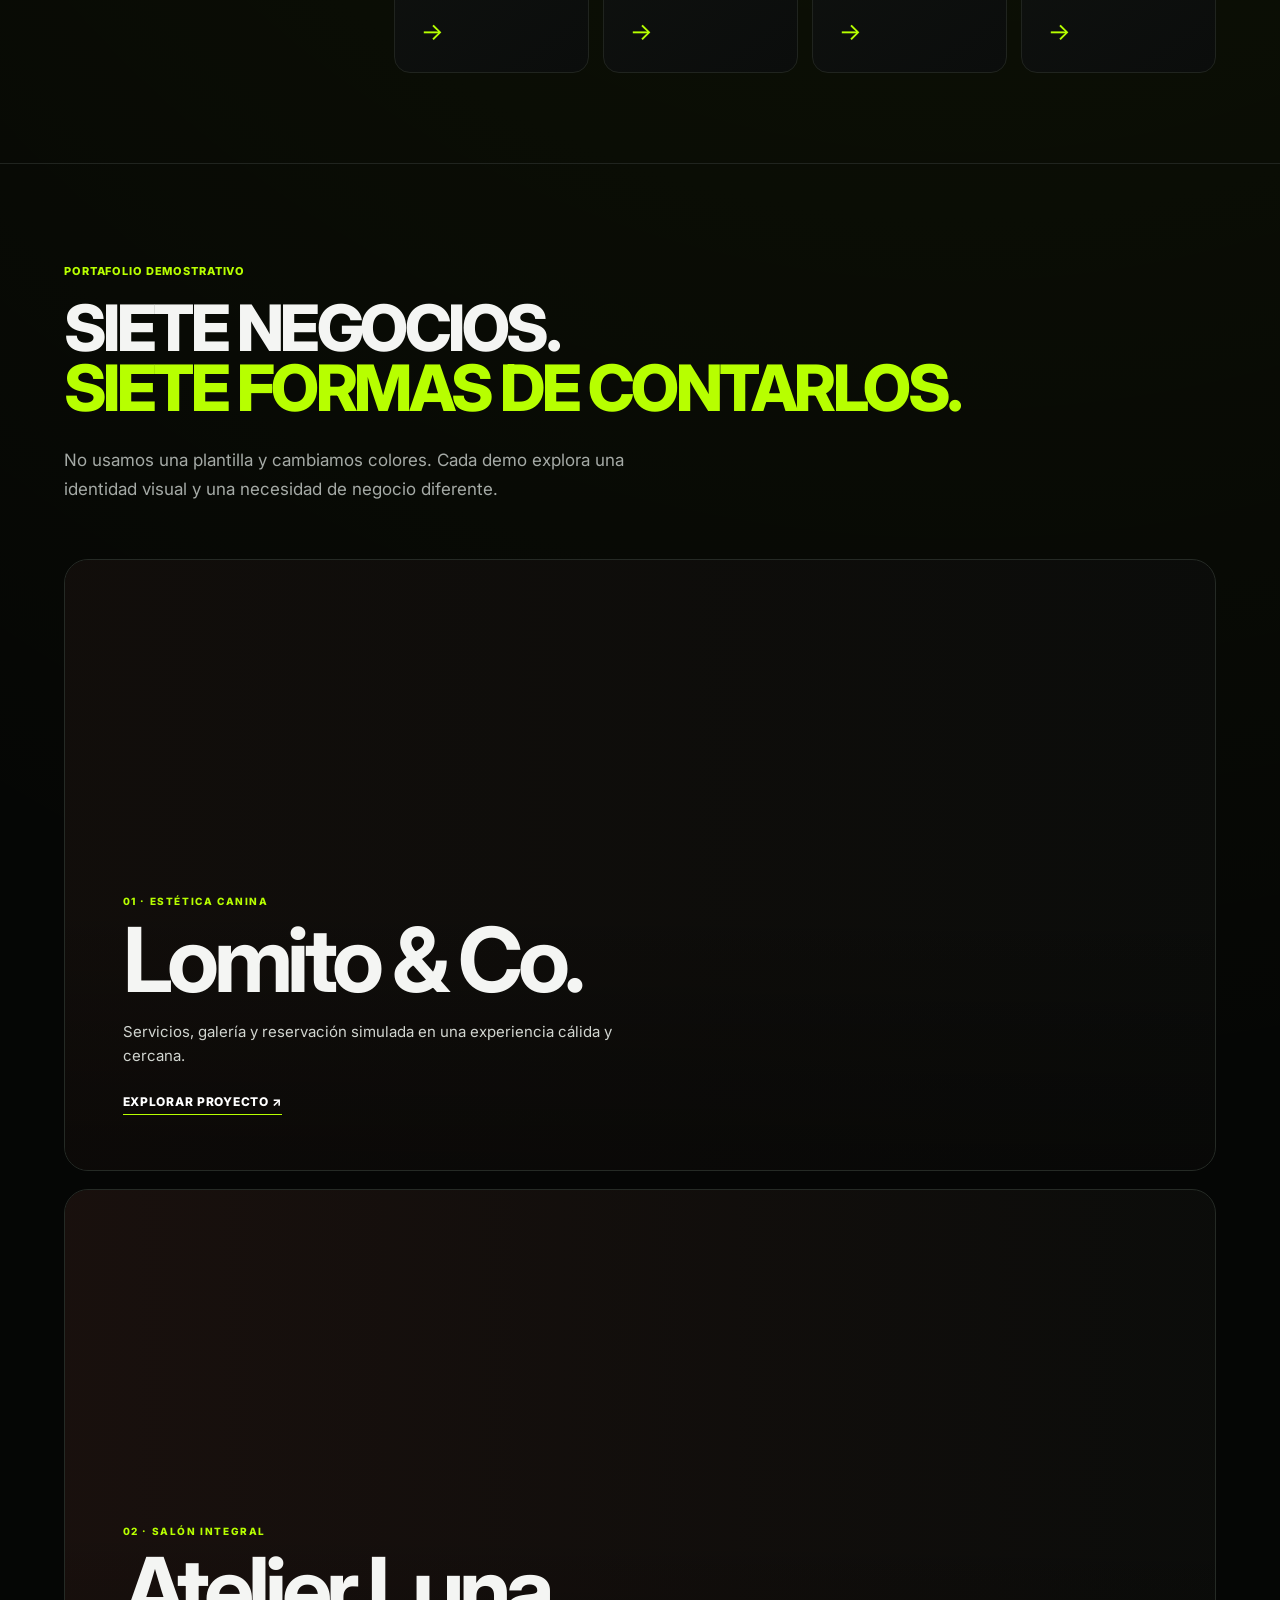
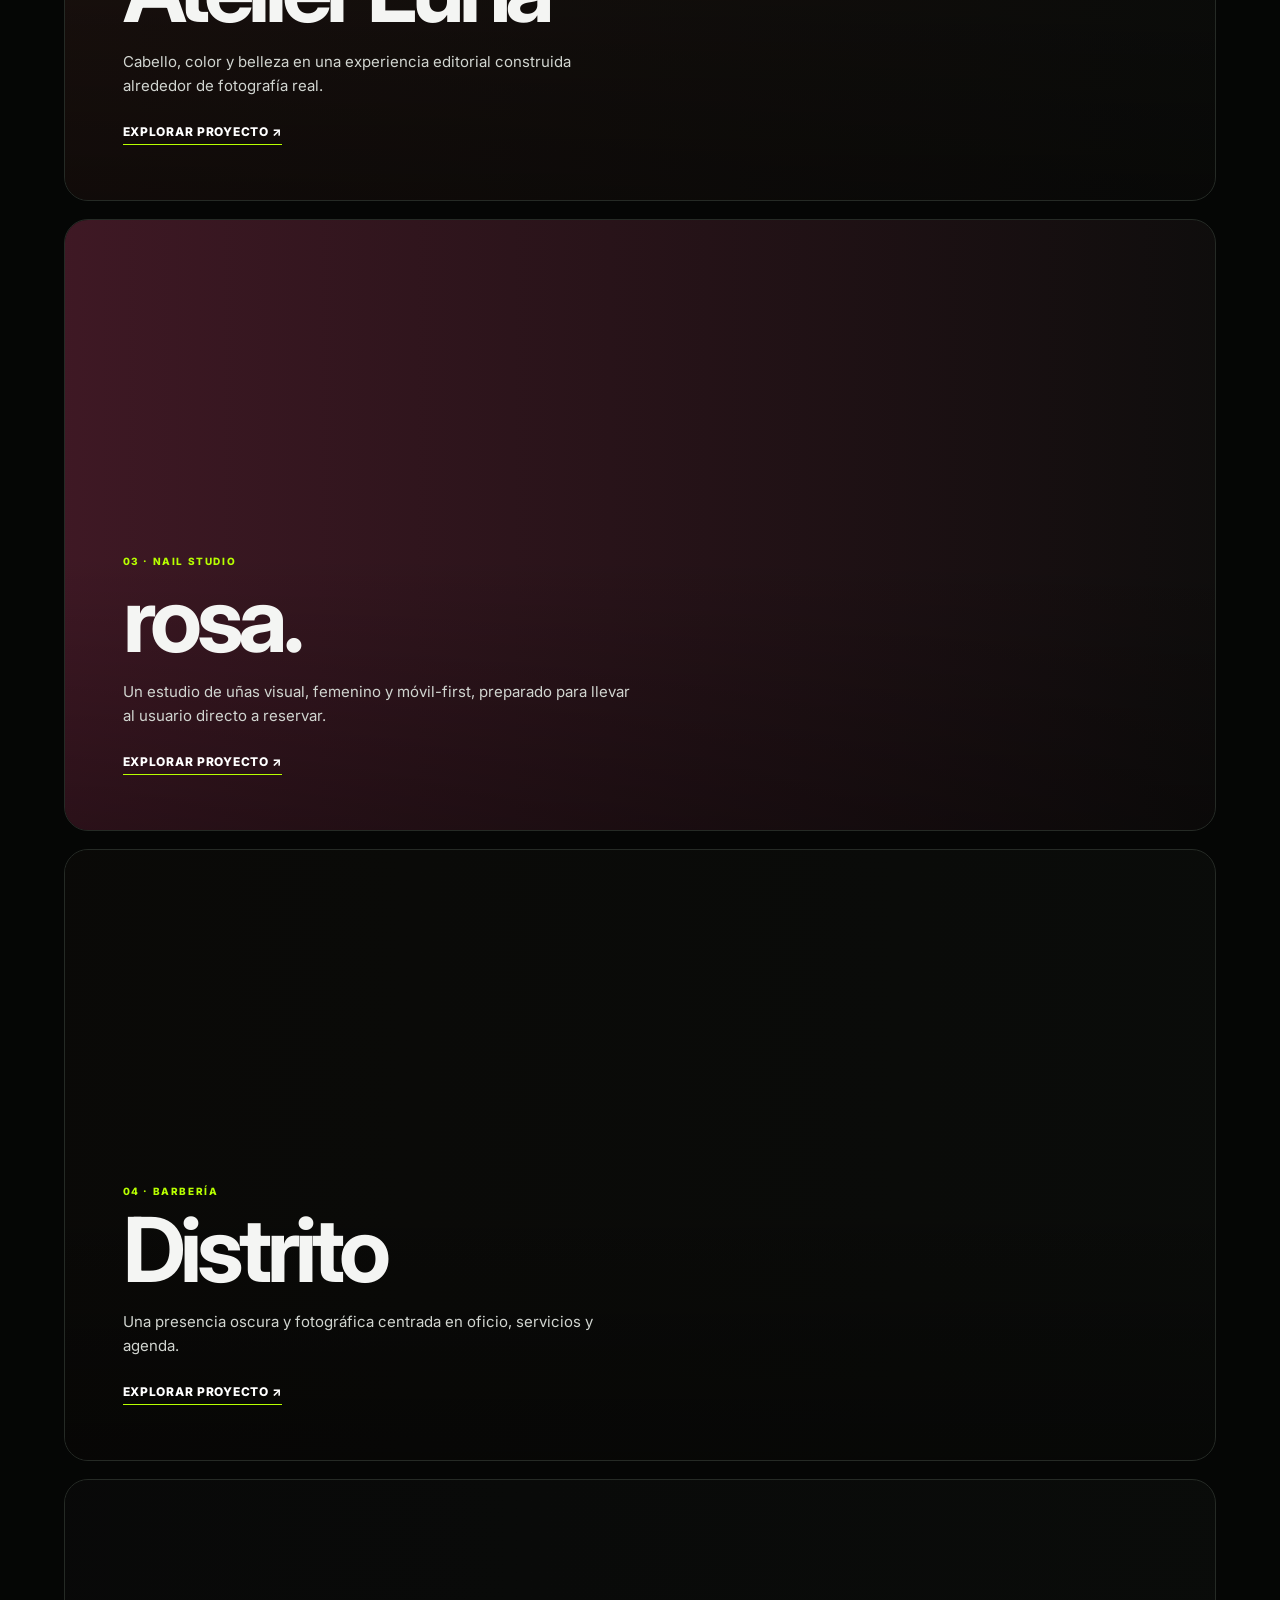
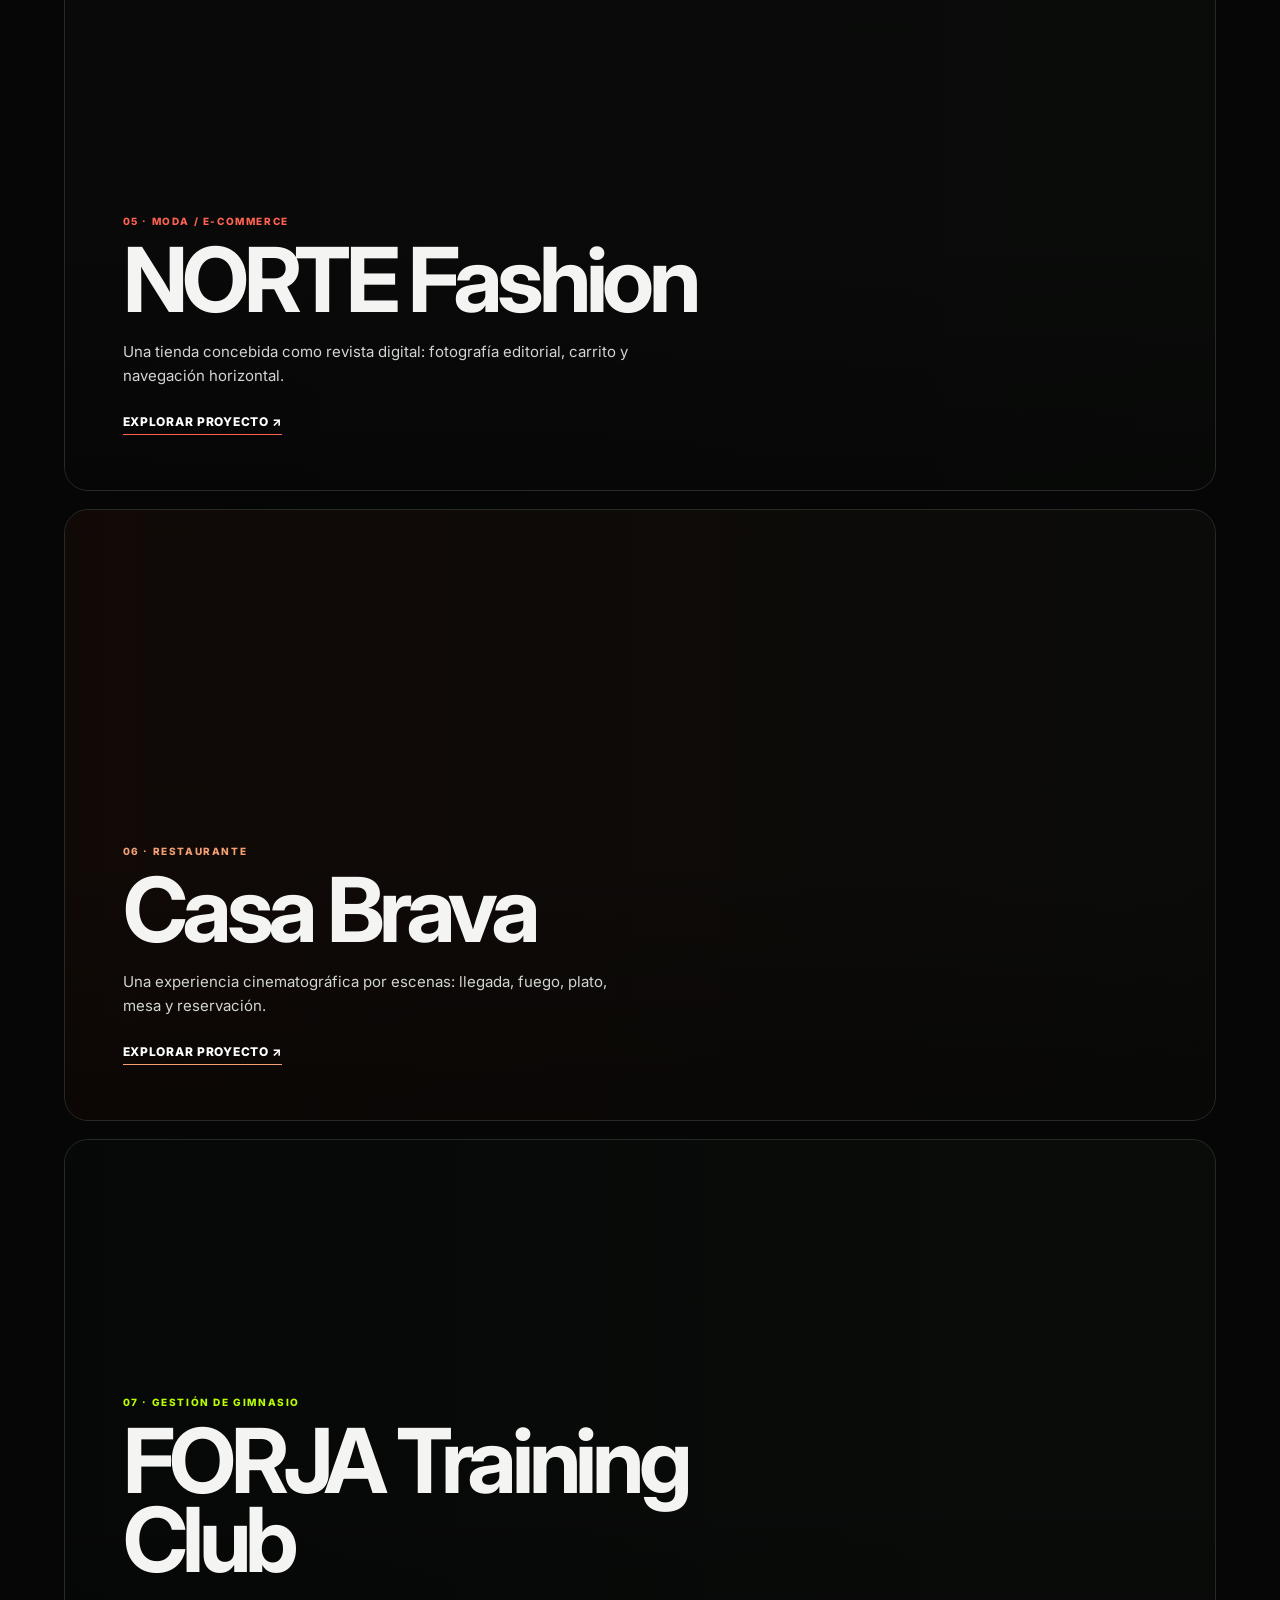
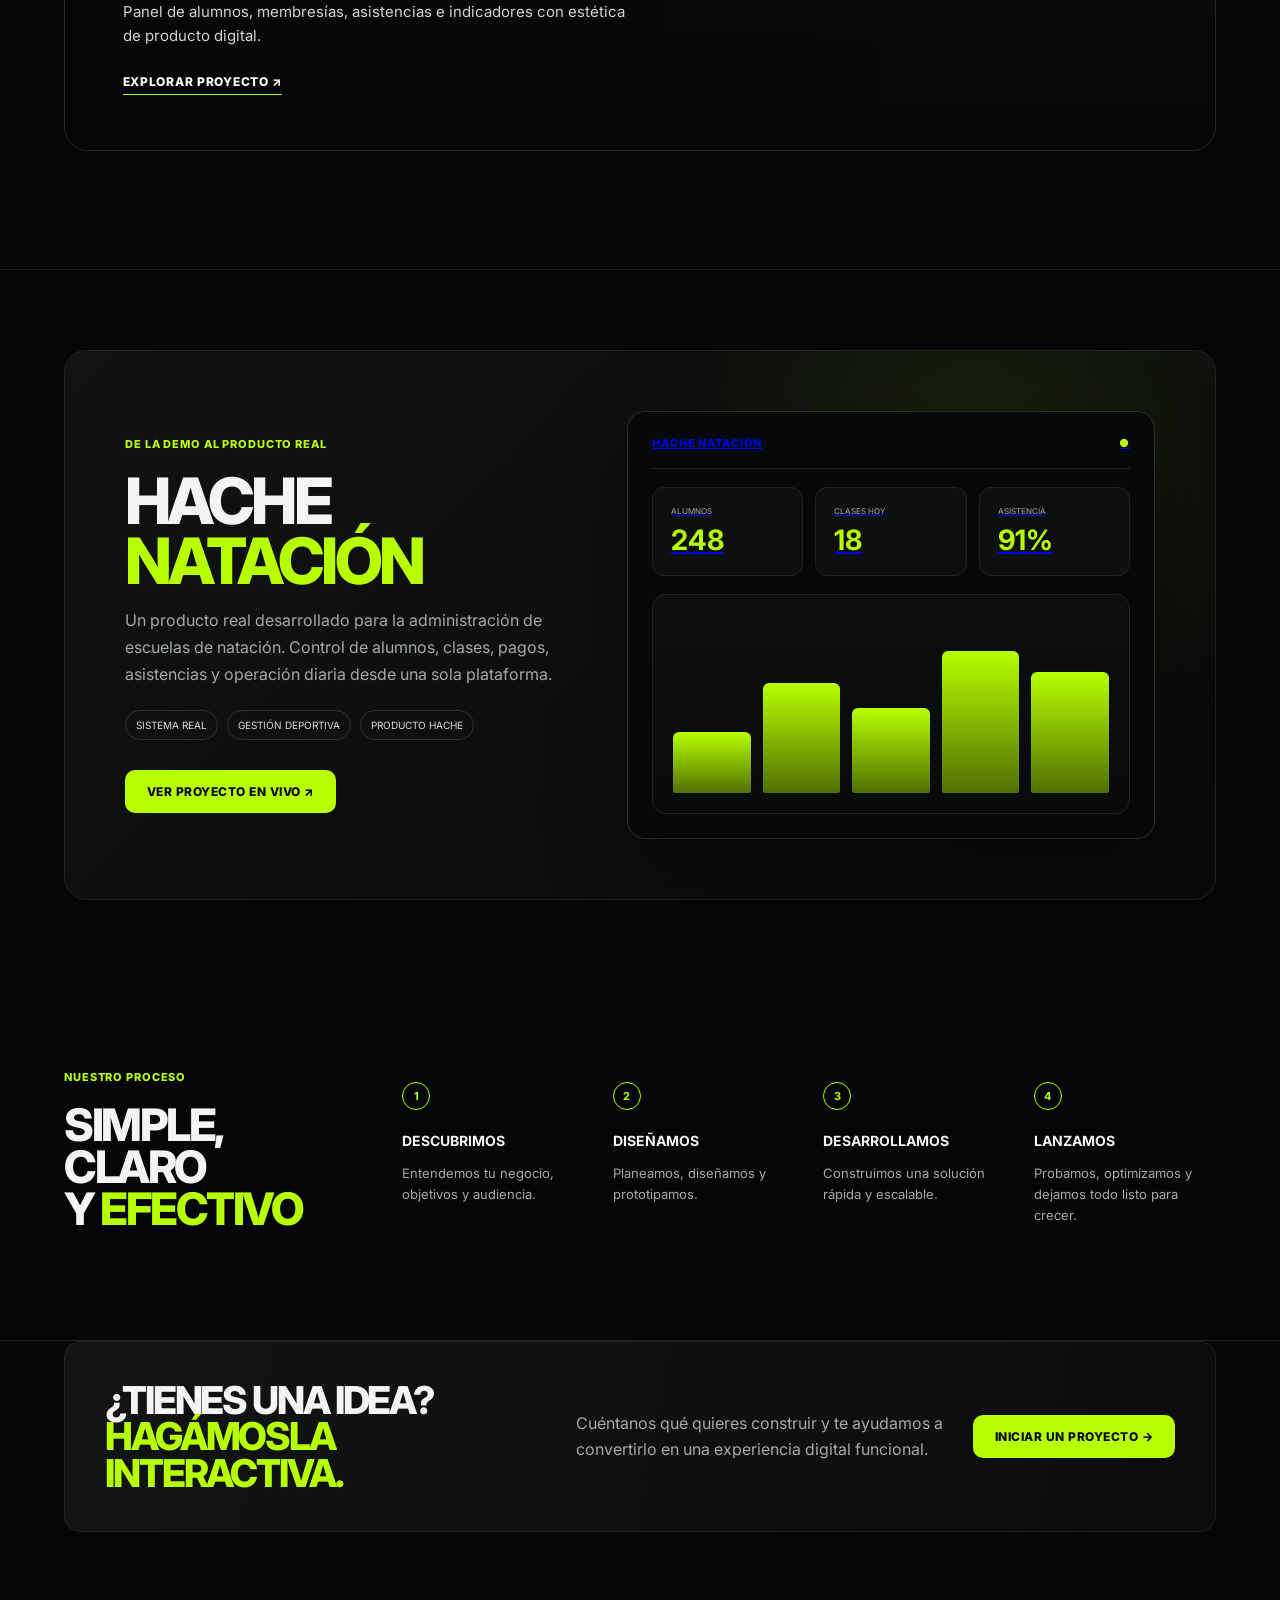
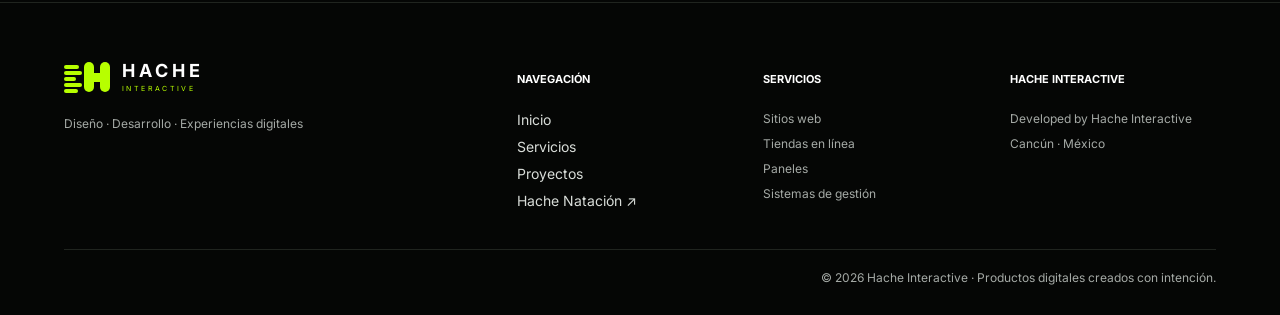
==== commit 9d2727bd: "Clarify hero demo carousel and calls to action" ====
--- a/index.html
+++ b/index.html
@@ -1 +1 @@
-<!doctype html><html lang="es"><head><meta charset="utf-8"><meta name="viewport" content="width=device-width,initial-scale=1"><meta name="description" content="Hache Interactive — Desarrollo web, aplicaciones, comercio electrónico y experiencias digitales."><title>Hache Interactive</title><link rel="preconnect" href="https://fonts.googleapis.com"><link rel="preconnect" href="https://fonts.gstatic.com" crossorigin><link href="https://fonts.googleapis.com/css2?family=Inter:wght@400;500;600;700;800&display=swap" rel="stylesheet"><link rel="stylesheet" href="css/main.css"><link rel="stylesheet" href="css/showcase-polish.css"></head><body><header class="site-header"><a class="brand" href="#inicio"><span class="brand-mark"><i></i><i></i><i></i><i></i><i></i><b></b></span><span class="brand-text"><strong>HACHE</strong><small>INTERACTIVE</small></span></a><button class="menu-toggle">☰</button><nav class="nav"><a class="active" href="#inicio">Inicio</a><a href="#servicios">Servicios</a><a href="#proyectos">Proyectos</a><a href="#producto">Producto</a><a href="#nosotros">Proceso</a><a href="#contacto">Contacto</a></nav><a class="btn btn-outline header-cta" href="https://wa.me/529982655834?text=Hola%20Hache%20Interactive%2C%20quiero%20cotizar%20un%20proyecto" target="_blank" rel="noopener">Hablemos →</a></header><main><section class="hero hero-updated" id="inicio"><div class="hero-copy reveal"><span class="eyebrow">DISEÑO · DESARROLLO · EXPERIENCIAS DIGITALES</span><h1>NO HACEMOS<br>SOLO SITIOS.<br><em>CREAMOS<br>EXPERIENCIAS.</em></h1><p>Construimos páginas, tiendas, sistemas y productos digitales que se sienten propios de cada marca. Cada proyecto puede tener una lógica, un ritmo y una personalidad distinta.</p><div class="hero-actions"><a class="btn btn-primary" href="#proyectos">Explorar experiencias →</a><a class="btn btn-outline" href="https://wa.me/529982655834?text=Hola%20Hache%20Interactive%2C%20quiero%20contarte%20una%20idea" target="_blank" rel="noopener">Cuéntanos tu idea</a></div></div><div class="hero-art hero-showcase reveal" style="display:flex;gap:16px;overflow-x:auto;overflow-y:hidden;scroll-snap-type:x mandatory;overscroll-behavior-x:contain;justify-content:flex-start"><a class="showcase-frame" href="demos/lomito/" style="flex:0 0 min(78vw,280px);scroll-snap-align:start;background-image:linear-gradient(180deg,rgba(0,0,0,.03),rgba(19,14,11,.62)),url('https://images.unsplash.com/photo-1583337130417-3346a1be7dee?auto=format&fit=crop&w=1100&q=86')!important"><span>LOMITO &amp; CO.</span><b>Estética canina</b></a><a class="showcase-frame frame-a" href="demos/atelier-luna/" style="flex:0 0 min(78vw,280px);scroll-snap-align:start"><span>ATELIER LUNA</span><b>Salón integral</b></a><a class="showcase-frame frame-b" href="demos/rosa-nails/" style="flex:0 0 min(78vw,280px);scroll-snap-align:start"><span>ROSA NAILS</span><b>Nail studio</b></a><a class="showcase-frame frame-c" href="demos/distrito-barber/" style="flex:0 0 min(78vw,280px);scroll-snap-align:start"><span>DISTRITO</span><b>Barbería</b></a><a class="showcase-frame" href="demos/norte/" style="flex:0 0 min(78vw,280px);scroll-snap-align:start;background-image:linear-gradient(180deg,rgba(0,0,0,.03),rgba(8,8,8,.58)),url('https://images.unsplash.com/photo-1529139574466-a303027c1d8b?auto=format&fit=crop&w=1100&q=86')!important"><span style="color:#ff8c82">NORTE FASHION</span><b>Moda / e-commerce</b></a><a class="showcase-frame" href="demos/casa-brava/" style="flex:0 0 min(78vw,280px);scroll-snap-align:start;background-image:linear-gradient(180deg,rgba(0,0,0,.03),rgba(18,9,6,.62)),url('https://images.unsplash.com/photo-1753019491860-128b7763f8ee?auto=format&fit=crop&w=1100&q=86')!important"><span style="color:#f4a074">CASA BRAVA</span><b>Restaurante</b></a><a class="showcase-frame" href="demos/forja/" style="flex:0 0 min(78vw,280px);scroll-snap-align:start;background-image:linear-gradient(180deg,rgba(0,0,0,.03),rgba(5,7,6,.72)),url('https://images.unsplash.com/photo-1571019613454-1cb2f99b2d8b?auto=format&fit=crop&w=1100&q=86')!important"><span>FORJA</span><b>Gestión de gimnasio</b></a></div></section><section class="trust-strip"><span>Podemos construir</span><div class="logos"><b>SITIOS DE MARCA</b><b>TIENDAS EN LÍNEA</b><b>RESERVACIONES</b><b>PANELES</b><b>SISTEMAS DE GESTIÓN</b></div></section><section class="section services" id="servicios"><div class="section-heading reveal"><span class="eyebrow">QUÉ HACEMOS</span><h2>SOLUCIONES<br>DIGITALES<br><em>A LA MEDIDA</em></h2></div><div class="service-grid"><article class="card reveal"><div class="icon">▣</div><h3>Desarrollo web</h3><p>Sitios rápidos, responsivos y diseñados para presentar tu marca con intención.</p><a href="#contacto">→</a></article><article class="card reveal"><div class="icon">▯</div><h3>Aplicaciones web</h3><p>Paneles, sistemas internos y herramientas de gestión.</p><a href="#contacto">→</a></article><article class="card reveal"><div class="icon">🛒</div><h3>Tiendas en línea</h3><p>Catálogos, carrito y experiencias de compra diseñadas para vender.</p><a href="#contacto">→</a></article><article class="card reveal"><div class="icon">✦</div><h3>Diseño UI/UX</h3><p>Interfaces claras, modernas y enfocadas en el usuario.</p><a href="#contacto">→</a></article></div></section><section class="projects-immersive" id="proyectos"><div class="projects-intro reveal"><span class="eyebrow">PORTAFOLIO DEMOSTRATIVO</span><h2>SIETE NEGOCIOS.<br><em>SIETE FORMAS DE CONTARLOS.</em></h2><p>No usamos una plantilla y cambiamos colores. Cada demo explora una identidad visual y una necesidad de negocio diferente.</p></div><div class="project-feature lomito reveal"><a class="project-bg" href="demos/lomito/" style="background-image:linear-gradient(90deg,rgba(19,14,11,.82),rgba(19,14,11,.12)),url('https://images.unsplash.com/photo-1583337130417-3346a1be7dee?auto=format&fit=crop&w=1800&q=86')"></a><div class="feature-copy"><span>01 · ESTÉTICA CANINA</span><h3>Lomito & Co.</h3><p>Servicios, galería y reservación simulada en una experiencia cálida y cercana.</p><a href="demos/lomito/">Explorar proyecto ↗</a></div></div><div class="project-feature reveal"><a class="project-bg" href="demos/atelier-luna/" style="background-image:linear-gradient(90deg,rgba(28,17,14,.82),rgba(28,17,14,.08)),url('https://images.unsplash.com/photo-1560066984-138dadb4c035?auto=format&fit=crop&w=1800&q=88')"></a><div class="feature-copy"><span>02 · SALÓN INTEGRAL</span><h3>Atelier Luna</h3><p>Cabello, color y belleza en una experiencia editorial construida alrededor de fotografía real.</p><a href="demos/atelier-luna/">Explorar proyecto ↗</a></div></div><div class="project-feature reveal"><a class="project-bg" href="demos/rosa-nails/" style="background-image:linear-gradient(90deg,rgba(74,27,42,.82),rgba(74,27,42,.08)),url('https://images.unsplash.com/photo-1632345031435-8727f6897d53?auto=format&fit=crop&w=1800&q=88')"></a><div class="feature-copy"><span>03 · NAIL STUDIO</span><h3>rosa.</h3><p>Un estudio de uñas visual, femenino y móvil-first, preparado para llevar al usuario directo a reservar.</p><a href="demos/rosa-nails/">Explorar proyecto ↗</a></div></div><div class="project-feature reveal"><a class="project-bg" href="demos/distrito-barber/" style="background-image:linear-gradient(90deg,rgba(10,9,7,.9),rgba(10,9,7,.12)),url('https://images.unsplash.com/photo-1503951914875-452162b0f3f1?auto=format&fit=crop&w=1800&q=88')"></a><div class="feature-copy"><span>04 · BARBERÍA</span><h3>Distrito</h3><p>Una presencia oscura y fotográfica centrada en oficio, servicios y agenda.</p><a href="demos/distrito-barber/">Explorar proyecto ↗</a></div></div><div class="project-feature norte reveal"><a class="project-bg" href="demos/norte/" style="background-image:linear-gradient(90deg,rgba(8,8,8,.78),rgba(8,8,8,.08)),url('https://images.unsplash.com/photo-1529139574466-a303027c1d8b?auto=format&fit=crop&w=1800&q=88')"></a><div class="feature-copy"><span>05 · MODA / E-COMMERCE</span><h3>NORTE Fashion</h3><p>Una tienda concebida como revista digital: fotografía editorial, carrito y navegación horizontal.</p><a href="demos/norte/">Explorar proyecto ↗</a></div></div><div class="project-feature brava reveal"><a class="project-bg" href="demos/casa-brava/" style="background-image:linear-gradient(90deg,rgba(18,9,6,.86),rgba(18,9,6,.12)),url('https://images.unsplash.com/photo-1753019491860-128b7763f8ee?auto=format&fit=crop&w=1800&q=88')"></a><div class="feature-copy"><span>06 · RESTAURANTE</span><h3>Casa Brava</h3><p>Una experiencia cinematográfica por escenas: llegada, fuego, plato, mesa y reservación.</p><a href="demos/casa-brava/">Explorar proyecto ↗</a></div></div><div class="project-feature forja reveal"><a class="project-bg" href="demos/forja/" style="background-image:linear-gradient(90deg,rgba(5,7,6,.9),rgba(5,7,6,.28)),url('https://images.unsplash.com/photo-1534438327276-14e5300c3a48?auto=format&fit=crop&w=1800&q=86')"></a><div class="feature-copy"><span>07 · GESTIÓN DE GIMNASIO</span><h3>FORJA Training Club</h3><p>Panel de alumnos, membresías, asistencias e indicadores con estética de producto digital.</p><a href="demos/forja/">Explorar proyecto ↗</a></div></div></section><section class="product-showcase" id="producto"><div class="product-copy reveal"><span class="eyebrow">DE LA DEMO AL PRODUCTO REAL</span><h2>HACHE<br><em>NATACIÓN</em></h2><p>Un producto real desarrollado para la administración de escuelas de natación. Control de alumnos, clases, pagos, asistencias y operación diaria desde una sola plataforma.</p><div class="product-tags"><span>Sistema real</span><span>Gestión deportiva</span><span>Producto Hache</span></div><a class="btn btn-primary" href="https://hnatacion.com" target="_blank" rel="noopener">Ver proyecto en vivo ↗</a></div><a class="product-ui reveal" href="https://hnatacion.com" target="_blank" rel="noopener"><div class="ui-top"><span>HACHE NATACIÓN</span><b>●</b></div><div class="ui-stats"><div><small>ALUMNOS</small><strong>248</strong></div><div><small>CLASES HOY</small><strong>18</strong></div><div><small>ASISTENCIA</small><strong>91%</strong></div></div><div class="ui-panel"><span></span><span></span><span></span><span></span><span></span></div></a></section><section class="section process" id="nosotros"><div class="section-heading reveal"><span class="eyebrow">NUESTRO PROCESO</span><h2>SIMPLE, CLARO<br>Y <em>EFECTIVO</em></h2></div><div class="steps"><div class="step reveal"><b>1</b><h3>Descubrimos</h3><p>Entendemos tu negocio, objetivos y audiencia.</p></div><div class="step reveal"><b>2</b><h3>Diseñamos</h3><p>Planeamos, diseñamos y prototipamos.</p></div><div class="step reveal"><b>3</b><h3>Desarrollamos</h3><p>Construimos una solución rápida y escalable.</p></div><div class="step reveal"><b>4</b><h3>Lanzamos</h3><p>Probamos, optimizamos y dejamos todo listo para crecer.</p></div></div></section><section class="cta reveal" id="contacto"><h2>¿TIENES UNA IDEA?<br><em>HAGÁMOSLA INTERACTIVA.</em></h2><p>Cuéntanos qué quieres construir y te ayudamos a convertirlo en una experiencia digital funcional.</p><a class="btn btn-primary" href="https://wa.me/529982655834?text=Hola%20Hache%20Interactive%2C%20quiero%20iniciar%20un%20proyecto" target="_blank" rel="noopener">Iniciar un proyecto →</a></section></main><footer><div class="footer-brand"><div class="brand compact"><span class="brand-mark"><i></i><i></i><i></i><i></i><i></i><b></b></span><span class="brand-text"><strong>HACHE</strong><small>INTERACTIVE</small></span></div><p>Diseño · Desarrollo · Experiencias digitales</p></div><div><h4>Navegación</h4><a href="#inicio">Inicio</a><a href="#servicios">Servicios</a><a href="#proyectos">Proyectos</a><a href="https://hnatacion.com" target="_blank" rel="noopener">Hache Natación ↗</a></div><div><h4>Servicios</h4><span>Sitios web</span><span>Tiendas en línea</span><span>Paneles</span><span>Sistemas de gestión</span></div><div><h4>Hache Interactive</h4><span>Developed by Hache Interactive</span><span>Cancún · México</span></div><div class="copyright">© 2026 Hache Interactive · Productos digitales creados con intención.</div></footer><script src="js/main.js"></script></body></html>+<!doctype html><html lang="es"><head><meta charset="utf-8"><meta name="viewport" content="width=device-width,initial-scale=1"><meta name="description" content="Hache Interactive — Desarrollo web, aplicaciones, comercio electrónico y experiencias digitales."><title>Hache Interactive</title><link rel="preconnect" href="https://fonts.googleapis.com"><link rel="preconnect" href="https://fonts.gstatic.com" crossorigin><link href="https://fonts.googleapis.com/css2?family=Inter:wght@400;500;600;700;800&display=swap" rel="stylesheet"><link rel="stylesheet" href="css/main.css"><link rel="stylesheet" href="css/showcase-polish.css"></head><body><header class="site-header"><a class="brand" href="#inicio"><span class="brand-mark"><i></i><i></i><i></i><i></i><i></i><b></b></span><span class="brand-text"><strong>HACHE</strong><small>INTERACTIVE</small></span></a><button class="menu-toggle">☰</button><nav class="nav"><a class="active" href="#inicio">Inicio</a><a href="#servicios">Servicios</a><a href="#proyectos">Proyectos</a><a href="#producto">Producto</a><a href="#nosotros">Proceso</a><a href="#contacto">Contacto</a></nav><a class="btn btn-outline header-cta" href="https://wa.me/529982655834?text=Hola%20Hache%20Interactive%2C%20quiero%20cotizar%20un%20proyecto" target="_blank" rel="noopener">Hablemos →</a></header><main><section class="hero hero-updated" id="inicio"><div class="hero-copy reveal"><span class="eyebrow">DISEÑO · DESARROLLO · EXPERIENCIAS DIGITALES</span><h1>NO HACEMOS<br>SOLO SITIOS.<br><em>CREAMOS<br>EXPERIENCIAS.</em></h1><p>Construimos páginas, tiendas, sistemas y productos digitales que se sienten propios de cada marca. Cada proyecto puede tener una lógica, un ritmo y una personalidad distinta.</p><div class="hero-actions"><a class="btn btn-primary" href="https://wa.me/529982655834?text=Hola%20Hache%20Interactive%2C%20quiero%20cotizar%20un%20proyecto" target="_blank" rel="noopener">Quiero algo así →</a><a class="btn btn-outline" href="#proyectos">Ver portafolio completo ↓</a></div></div><div class="demo-preview-head reveal"><div><span class="eyebrow">DEMOS INTERACTIVOS</span><strong>Explora proyectos que ya puedes abrir y probar</strong></div><small>Desliza para ver los 7 →</small></div><div class="hero-art hero-showcase reveal" style="display:flex;gap:16px;overflow-x:auto;overflow-y:hidden;scroll-snap-type:x mandatory;overscroll-behavior-x:contain;justify-content:flex-start"><a class="showcase-frame" href="demos/lomito/" style="flex:0 0 min(78vw,280px);scroll-snap-align:start;background-image:linear-gradient(180deg,rgba(0,0,0,.03),rgba(19,14,11,.62)),url('https://images.unsplash.com/photo-1583337130417-3346a1be7dee?auto=format&fit=crop&w=1100&q=86')!important"><span>LOMITO &amp; CO.</span><b>Estética canina</b></a><a class="showcase-frame frame-a" href="demos/atelier-luna/" style="flex:0 0 min(78vw,280px);scroll-snap-align:start"><span>ATELIER LUNA</span><b>Salón integral</b></a><a class="showcase-frame frame-b" href="demos/rosa-nails/" style="flex:0 0 min(78vw,280px);scroll-snap-align:start"><span>ROSA NAILS</span><b>Nail studio</b></a><a class="showcase-frame frame-c" href="demos/distrito-barber/" style="flex:0 0 min(78vw,280px);scroll-snap-align:start"><span>DISTRITO</span><b>Barbería</b></a><a class="showcase-frame" href="demos/norte/" style="flex:0 0 min(78vw,280px);scroll-snap-align:start;background-image:linear-gradient(180deg,rgba(0,0,0,.03),rgba(8,8,8,.58)),url('https://images.unsplash.com/photo-1529139574466-a303027c1d8b?auto=format&fit=crop&w=1100&q=86')!important"><span style="color:#ff8c82">NORTE FASHION</span><b>Moda / e-commerce</b></a><a class="showcase-frame" href="demos/casa-brava/" style="flex:0 0 min(78vw,280px);scroll-snap-align:start;background-image:linear-gradient(180deg,rgba(0,0,0,.03),rgba(18,9,6,.62)),url('https://images.unsplash.com/photo-1753019491860-128b7763f8ee?auto=format&fit=crop&w=1100&q=86')!important"><span style="color:#f4a074">CASA BRAVA</span><b>Restaurante</b></a><a class="showcase-frame" href="demos/forja/" style="flex:0 0 min(78vw,280px);scroll-snap-align:start;background-image:linear-gradient(180deg,rgba(0,0,0,.03),rgba(5,7,6,.72)),url('https://images.unsplash.com/photo-1571019613454-1cb2f99b2d8b?auto=format&fit=crop&w=1100&q=86')!important"><span>FORJA</span><b>Gestión de gimnasio</b></a></div></section><section class="trust-strip"><span>Podemos construir</span><div class="logos"><b>SITIOS DE MARCA</b><b>TIENDAS EN LÍNEA</b><b>RESERVACIONES</b><b>PANELES</b><b>SISTEMAS DE GESTIÓN</b></div></section><section class="section services" id="servicios"><div class="section-heading reveal"><span class="eyebrow">QUÉ HACEMOS</span><h2>SOLUCIONES<br>DIGITALES<br><em>A LA MEDIDA</em></h2></div><div class="service-grid"><article class="card reveal"><div class="icon">▣</div><h3>Desarrollo web</h3><p>Sitios rápidos, responsivos y diseñados para presentar tu marca con intención.</p><a href="#contacto">→</a></article><article class="card reveal"><div class="icon">▯</div><h3>Aplicaciones web</h3><p>Paneles, sistemas internos y herramientas de gestión.</p><a href="#contacto">→</a></article><article class="card reveal"><div class="icon">🛒</div><h3>Tiendas en línea</h3><p>Catálogos, carrito y experiencias de compra diseñadas para vender.</p><a href="#contacto">→</a></article><article class="card reveal"><div class="icon">✦</div><h3>Diseño UI/UX</h3><p>Interfaces claras, modernas y enfocadas en el usuario.</p><a href="#contacto">→</a></article></div></section><section class="projects-immersive" id="proyectos"><div class="projects-intro reveal"><span class="eyebrow">PORTAFOLIO DEMOSTRATIVO</span><h2>SIETE NEGOCIOS.<br><em>SIETE FORMAS DE CONTARLOS.</em></h2><p>No usamos una plantilla y cambiamos colores. Cada demo explora una identidad visual y una necesidad de negocio diferente.</p></div><div class="project-feature lomito reveal"><a class="project-bg" href="demos/lomito/" style="background-image:linear-gradient(90deg,rgba(19,14,11,.82),rgba(19,14,11,.12)),url('https://images.unsplash.com/photo-1583337130417-3346a1be7dee?auto=format&fit=crop&w=1800&q=86')"></a><div class="feature-copy"><span>01 · ESTÉTICA CANINA</span><h3>Lomito & Co.</h3><p>Servicios, galería y reservación simulada en una experiencia cálida y cercana.</p><a href="demos/lomito/">Explorar proyecto ↗</a></div></div><div class="project-feature reveal"><a class="project-bg" href="demos/atelier-luna/" style="background-image:linear-gradient(90deg,rgba(28,17,14,.82),rgba(28,17,14,.08)),url('https://images.unsplash.com/photo-1560066984-138dadb4c035?auto=format&fit=crop&w=1800&q=88')"></a><div class="feature-copy"><span>02 · SALÓN INTEGRAL</span><h3>Atelier Luna</h3><p>Cabello, color y belleza en una experiencia editorial construida alrededor de fotografía real.</p><a href="demos/atelier-luna/">Explorar proyecto ↗</a></div></div><div class="project-feature reveal"><a class="project-bg" href="demos/rosa-nails/" style="background-image:linear-gradient(90deg,rgba(74,27,42,.82),rgba(74,27,42,.08)),url('https://images.unsplash.com/photo-1632345031435-8727f6897d53?auto=format&fit=crop&w=1800&q=88')"></a><div class="feature-copy"><span>03 · NAIL STUDIO</span><h3>rosa.</h3><p>Un estudio de uñas visual, femenino y móvil-first, preparado para llevar al usuario directo a reservar.</p><a href="demos/rosa-nails/">Explorar proyecto ↗</a></div></div><div class="project-feature reveal"><a class="project-bg" href="demos/distrito-barber/" style="background-image:linear-gradient(90deg,rgba(10,9,7,.9),rgba(10,9,7,.12)),url('https://images.unsplash.com/photo-1503951914875-452162b0f3f1?auto=format&fit=crop&w=1800&q=88')"></a><div class="feature-copy"><span>04 · BARBERÍA</span><h3>Distrito</h3><p>Una presencia oscura y fotográfica centrada en oficio, servicios y agenda.</p><a href="demos/distrito-barber/">Explorar proyecto ↗</a></div></div><div class="project-feature norte reveal"><a class="project-bg" href="demos/norte/" style="background-image:linear-gradient(90deg,rgba(8,8,8,.78),rgba(8,8,8,.08)),url('https://images.unsplash.com/photo-1529139574466-a303027c1d8b?auto=format&fit=crop&w=1800&q=88')"></a><div class="feature-copy"><span>05 · MODA / E-COMMERCE</span><h3>NORTE Fashion</h3><p>Una tienda concebida como revista digital: fotografía editorial, carrito y navegación horizontal.</p><a href="demos/norte/">Explorar proyecto ↗</a></div></div><div class="project-feature brava reveal"><a class="project-bg" href="demos/casa-brava/" style="background-image:linear-gradient(90deg,rgba(18,9,6,.86),rgba(18,9,6,.12)),url('https://images.unsplash.com/photo-1753019491860-128b7763f8ee?auto=format&fit=crop&w=1800&q=88')"></a><div class="feature-copy"><span>06 · RESTAURANTE</span><h3>Casa Brava</h3><p>Una experiencia cinematográfica por escenas: llegada, fuego, plato, mesa y reservación.</p><a href="demos/casa-brava/">Explorar proyecto ↗</a></div></div><div class="project-feature forja reveal"><a class="project-bg" href="demos/forja/" style="background-image:linear-gradient(90deg,rgba(5,7,6,.9),rgba(5,7,6,.28)),url('https://images.unsplash.com/photo-1534438327276-14e5300c3a48?auto=format&fit=crop&w=1800&q=86')"></a><div class="feature-copy"><span>07 · GESTIÓN DE GIMNASIO</span><h3>FORJA Training Club</h3><p>Panel de alumnos, membresías, asistencias e indicadores con estética de producto digital.</p><a href="demos/forja/">Explorar proyecto ↗</a></div></div></section><section class="product-showcase" id="producto"><div class="product-copy reveal"><span class="eyebrow">DE LA DEMO AL PRODUCTO REAL</span><h2>HACHE<br><em>NATACIÓN</em></h2><p>Un producto real desarrollado para la administración de escuelas de natación. Control de alumnos, clases, pagos, asistencias y operación diaria desde una sola plataforma.</p><div class="product-tags"><span>Sistema real</span><span>Gestión deportiva</span><span>Producto Hache</span></div><a class="btn btn-primary" href="https://hnatacion.com" target="_blank" rel="noopener">Ver proyecto en vivo ↗</a></div><a class="product-ui reveal" href="https://hnatacion.com" target="_blank" rel="noopener"><div class="ui-top"><span>HACHE NATACIÓN</span><b>●</b></div><div class="ui-stats"><div><small>ALUMNOS</small><strong>248</strong></div><div><small>CLASES HOY</small><strong>18</strong></div><div><small>ASISTENCIA</small><strong>91%</strong></div></div><div class="ui-panel"><span></span><span></span><span></span><span></span><span></span></div></a></section><section class="section process" id="nosotros"><div class="section-heading reveal"><span class="eyebrow">NUESTRO PROCESO</span><h2>SIMPLE, CLARO<br>Y <em>EFECTIVO</em></h2></div><div class="steps"><div class="step reveal"><b>1</b><h3>Descubrimos</h3><p>Entendemos tu negocio, objetivos y audiencia.</p></div><div class="step reveal"><b>2</b><h3>Diseñamos</h3><p>Planeamos, diseñamos y prototipamos.</p></div><div class="step reveal"><b>3</b><h3>Desarrollamos</h3><p>Construimos una solución rápida y escalable.</p></div><div class="step reveal"><b>4</b><h3>Lanzamos</h3><p>Probamos, optimizamos y dejamos todo listo para crecer.</p></div></div></section><section class="cta reveal" id="contacto"><h2>¿TIENES UNA IDEA?<br><em>HAGÁMOSLA INTERACTIVA.</em></h2><p>Cuéntanos qué quieres construir y te ayudamos a convertirlo en una experiencia digital funcional.</p><a class="btn btn-primary" href="https://wa.me/529982655834?text=Hola%20Hache%20Interactive%2C%20quiero%20iniciar%20un%20proyecto" target="_blank" rel="noopener">Iniciar un proyecto →</a></section></main><footer><div class="footer-brand"><div class="brand compact"><span class="brand-mark"><i></i><i></i><i></i><i></i><i></i><b></b></span><span class="brand-text"><strong>HACHE</strong><small>INTERACTIVE</small></span></div><p>Diseño · Desarrollo · Experiencias digitales</p></div><div><h4>Navegación</h4><a href="#inicio">Inicio</a><a href="#servicios">Servicios</a><a href="#proyectos">Proyectos</a><a href="https://hnatacion.com" target="_blank" rel="noopener">Hache Natación ↗</a></div><div><h4>Servicios</h4><span>Sitios web</span><span>Tiendas en línea</span><span>Paneles</span><span>Sistemas de gestión</span></div><div><h4>Hache Interactive</h4><span>Developed by Hache Interactive</span><span>Cancún · México</span></div><div class="copyright">© 2026 Hache Interactive · Productos digitales creados con intención.</div></footer><script src="js/main.js"></script></body></html>
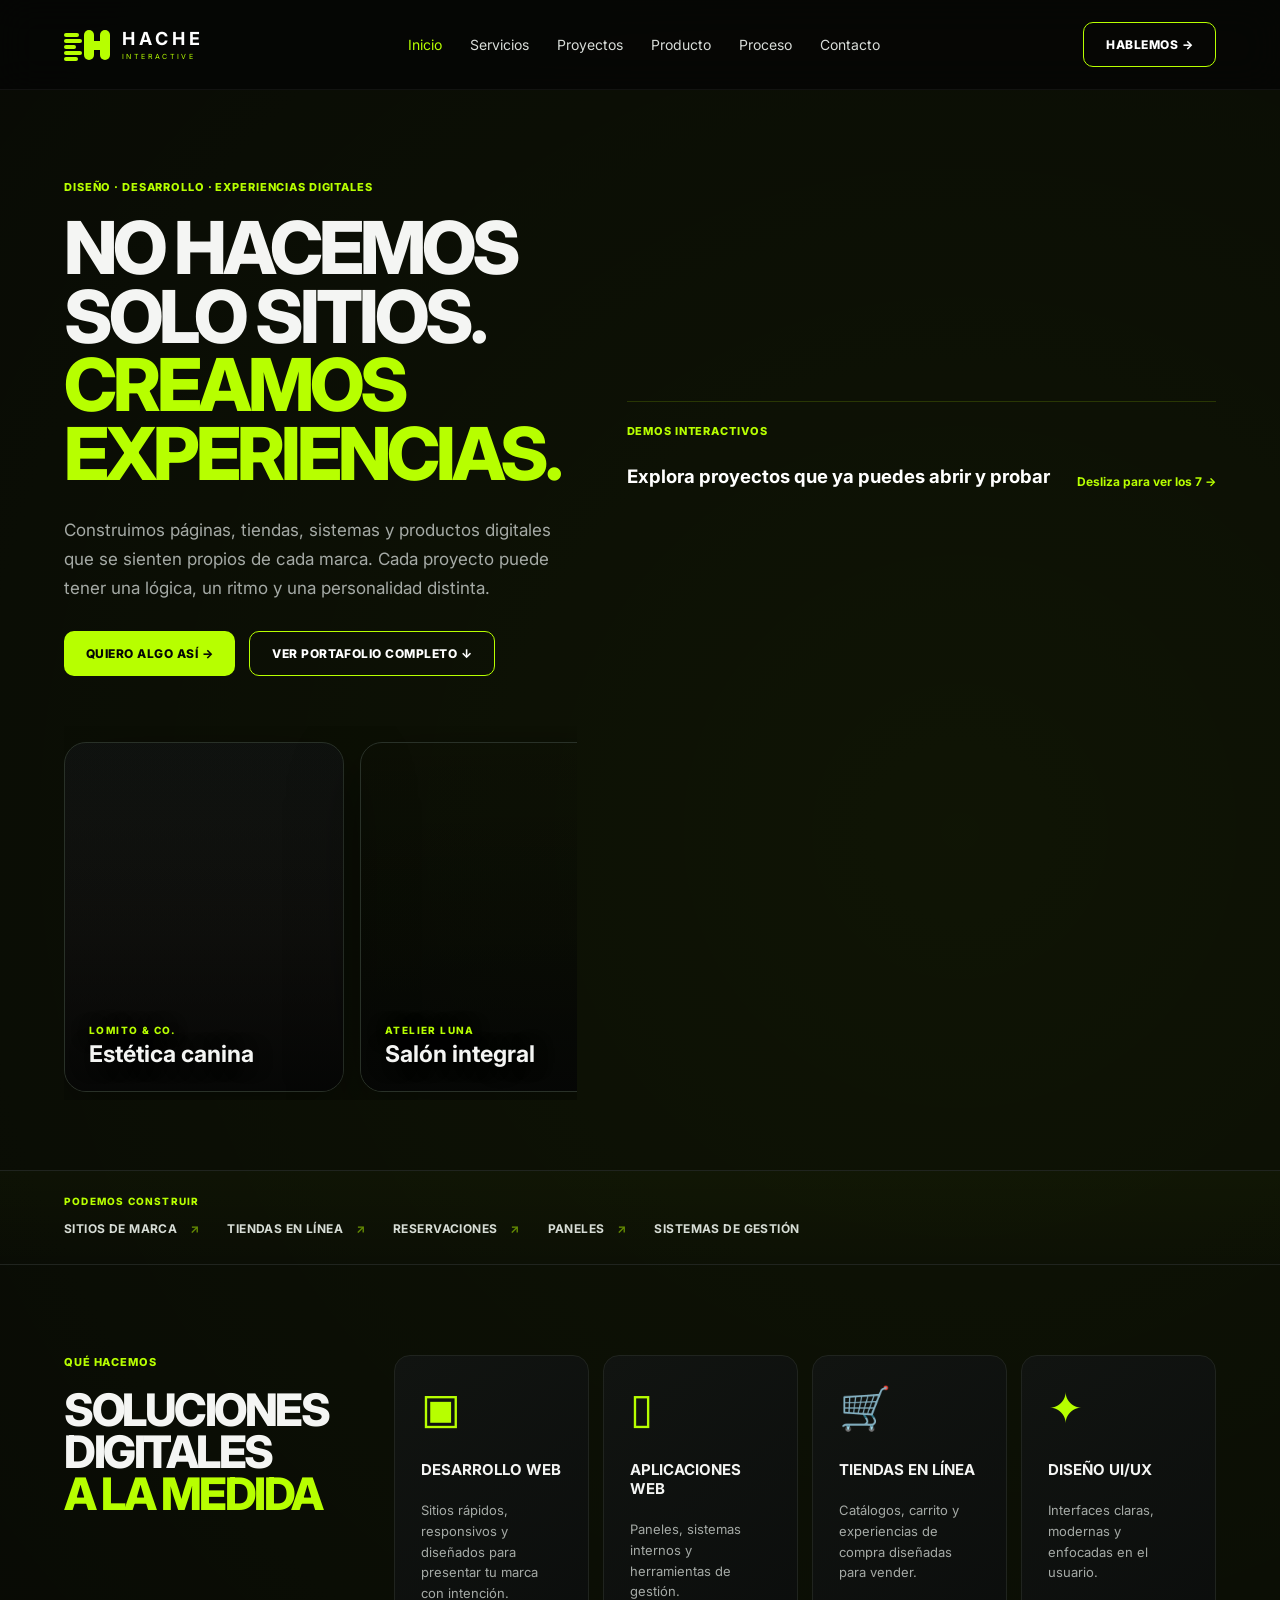
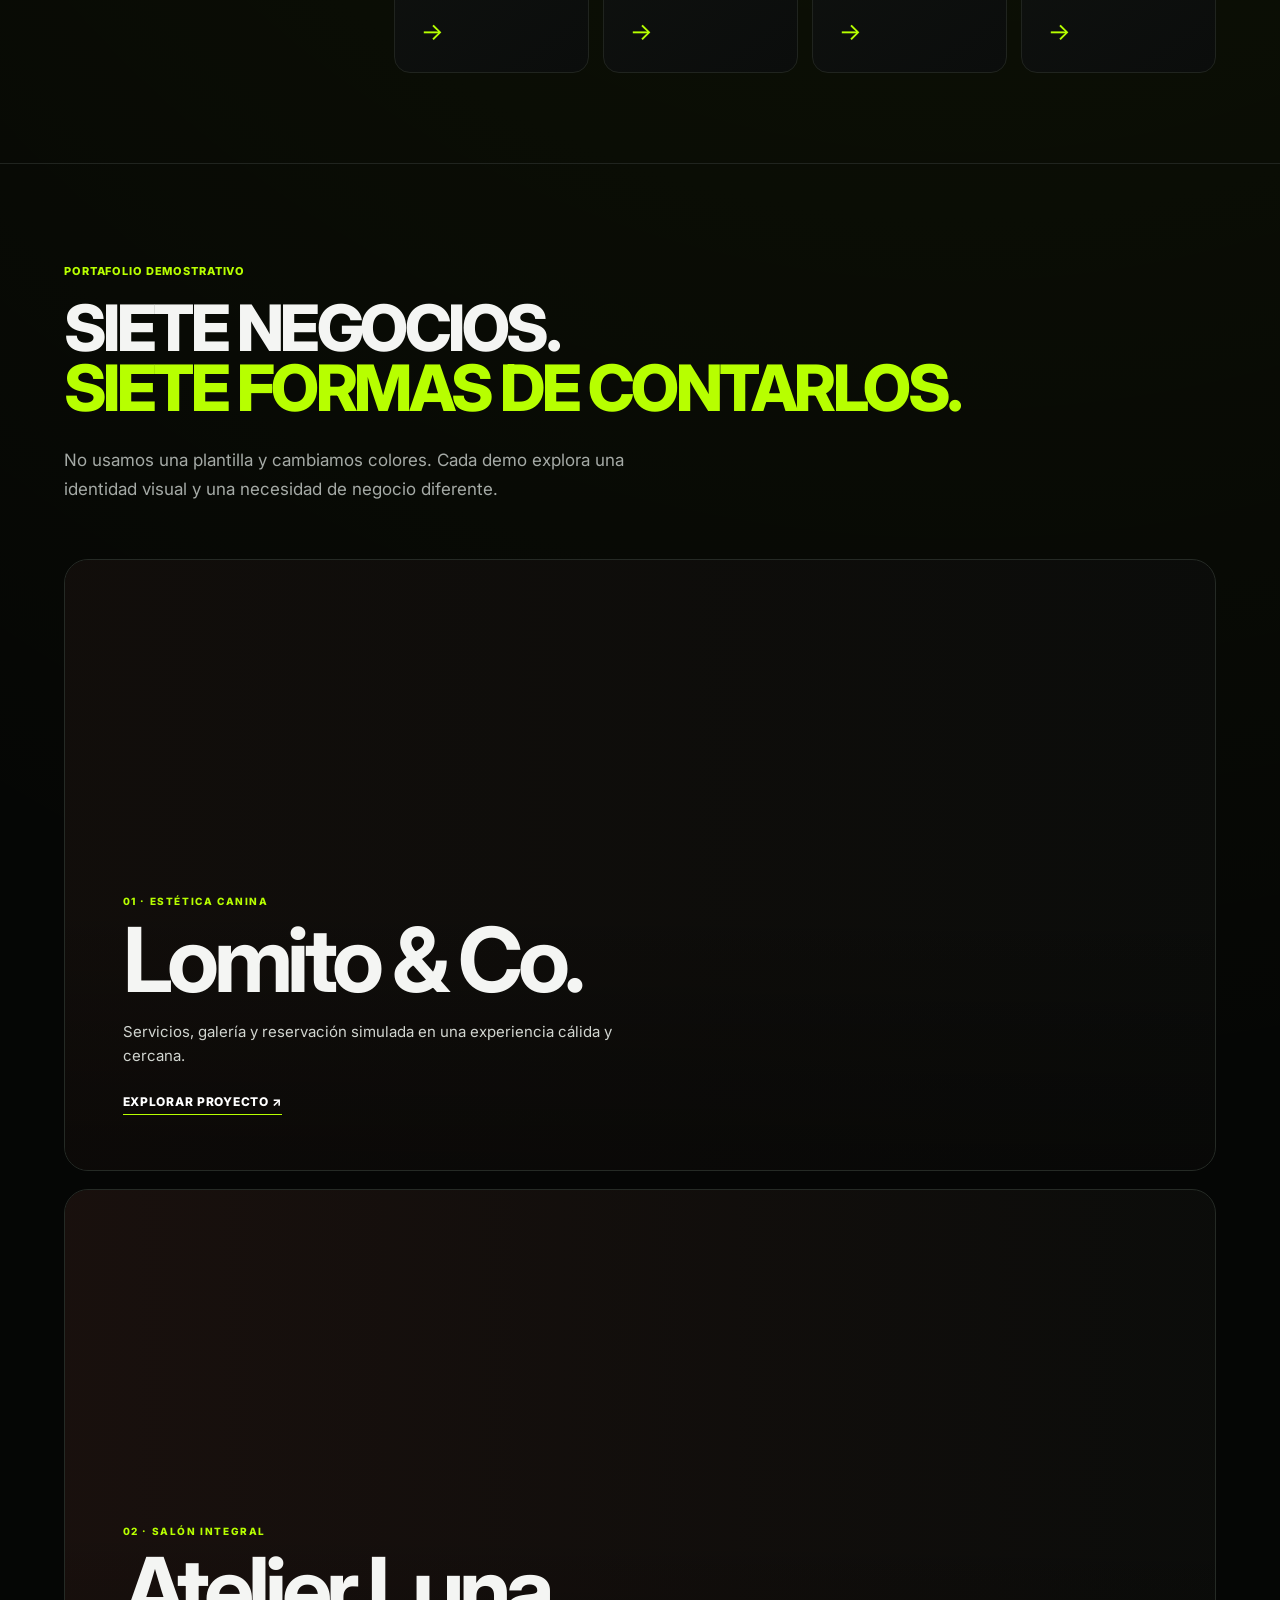
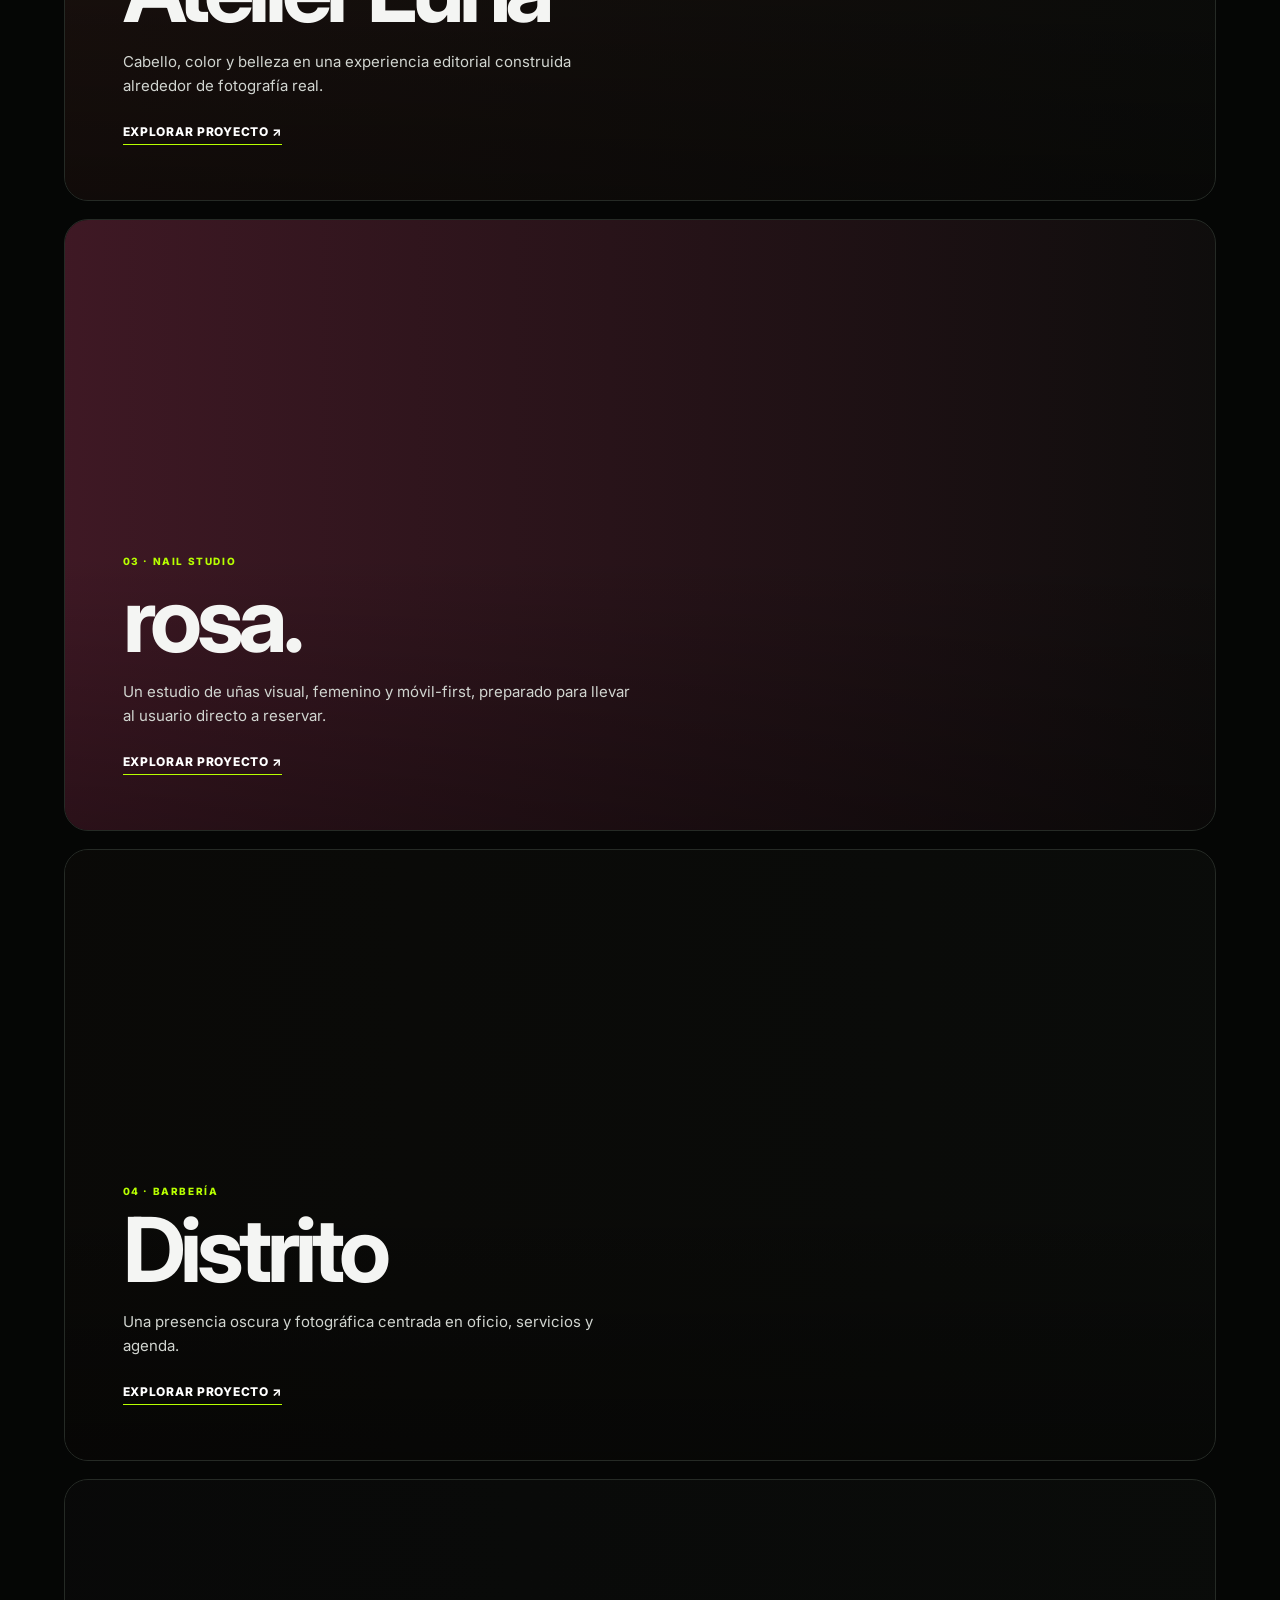
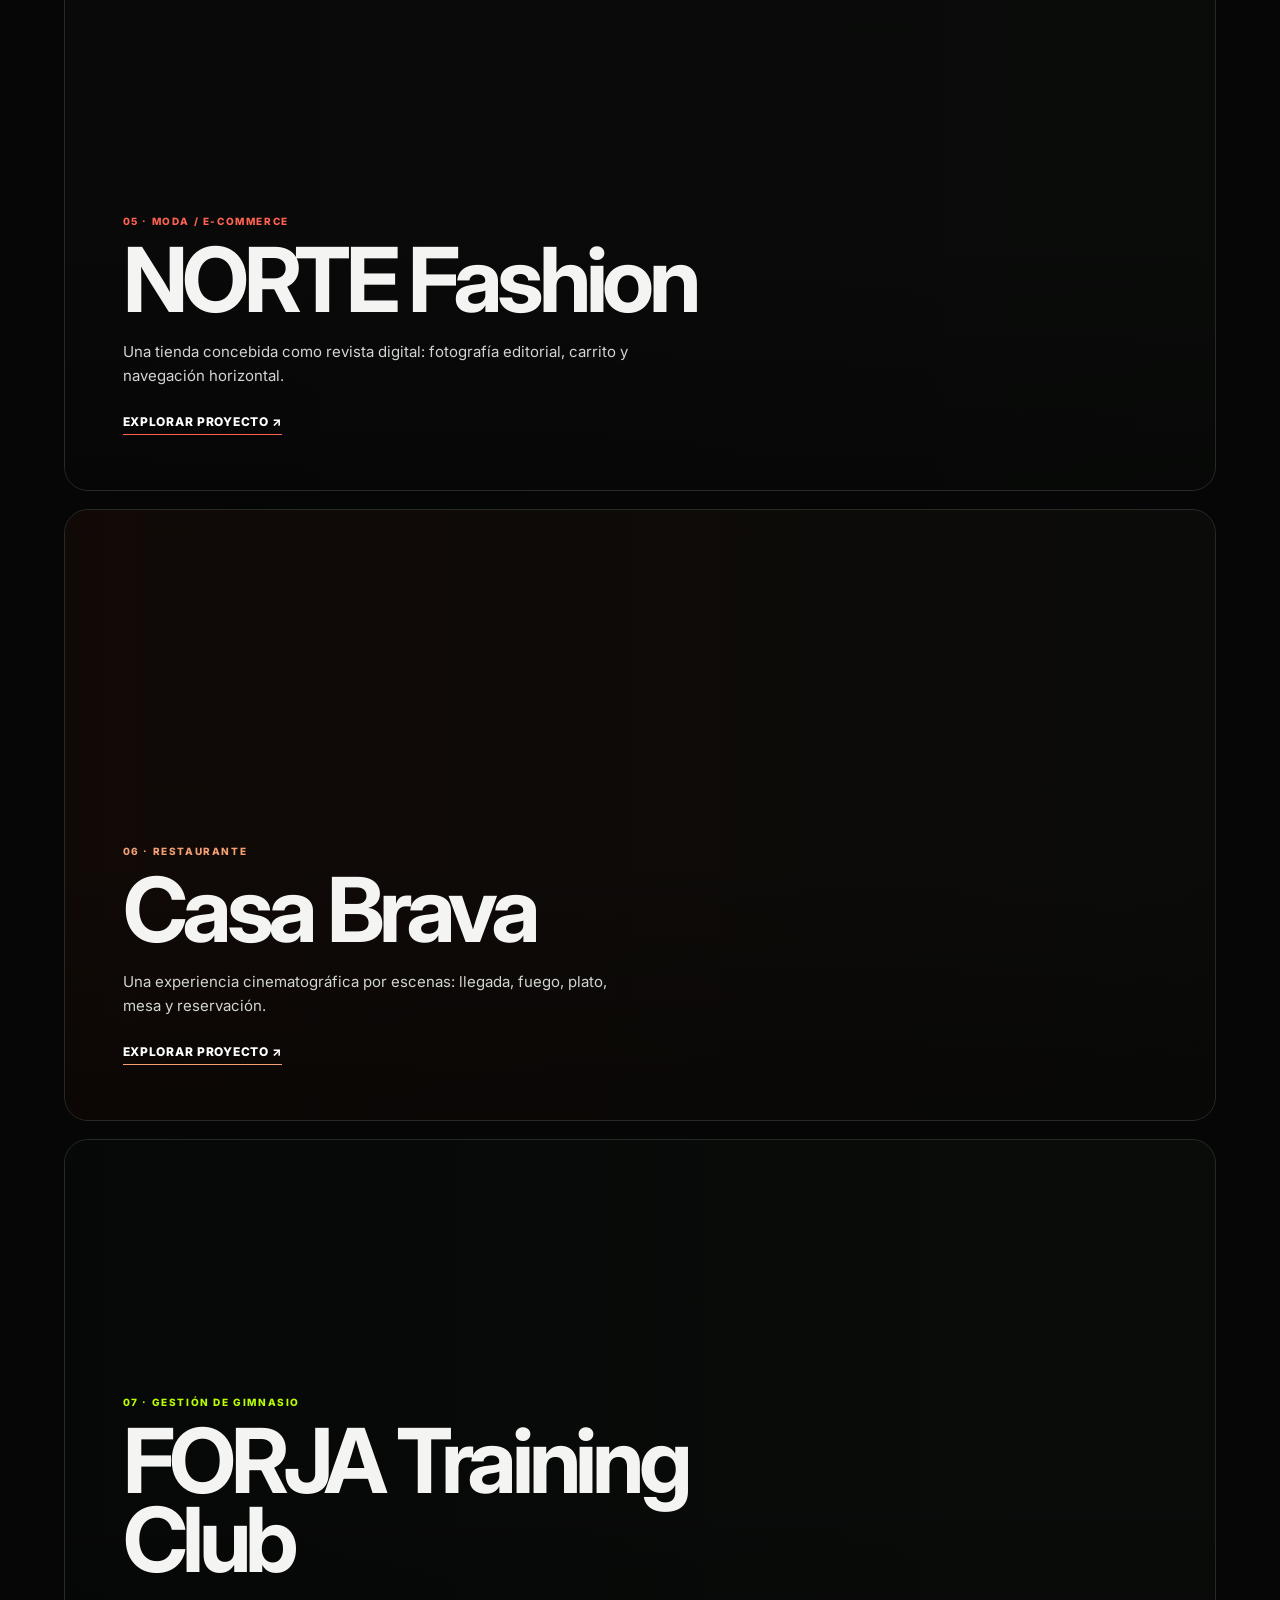
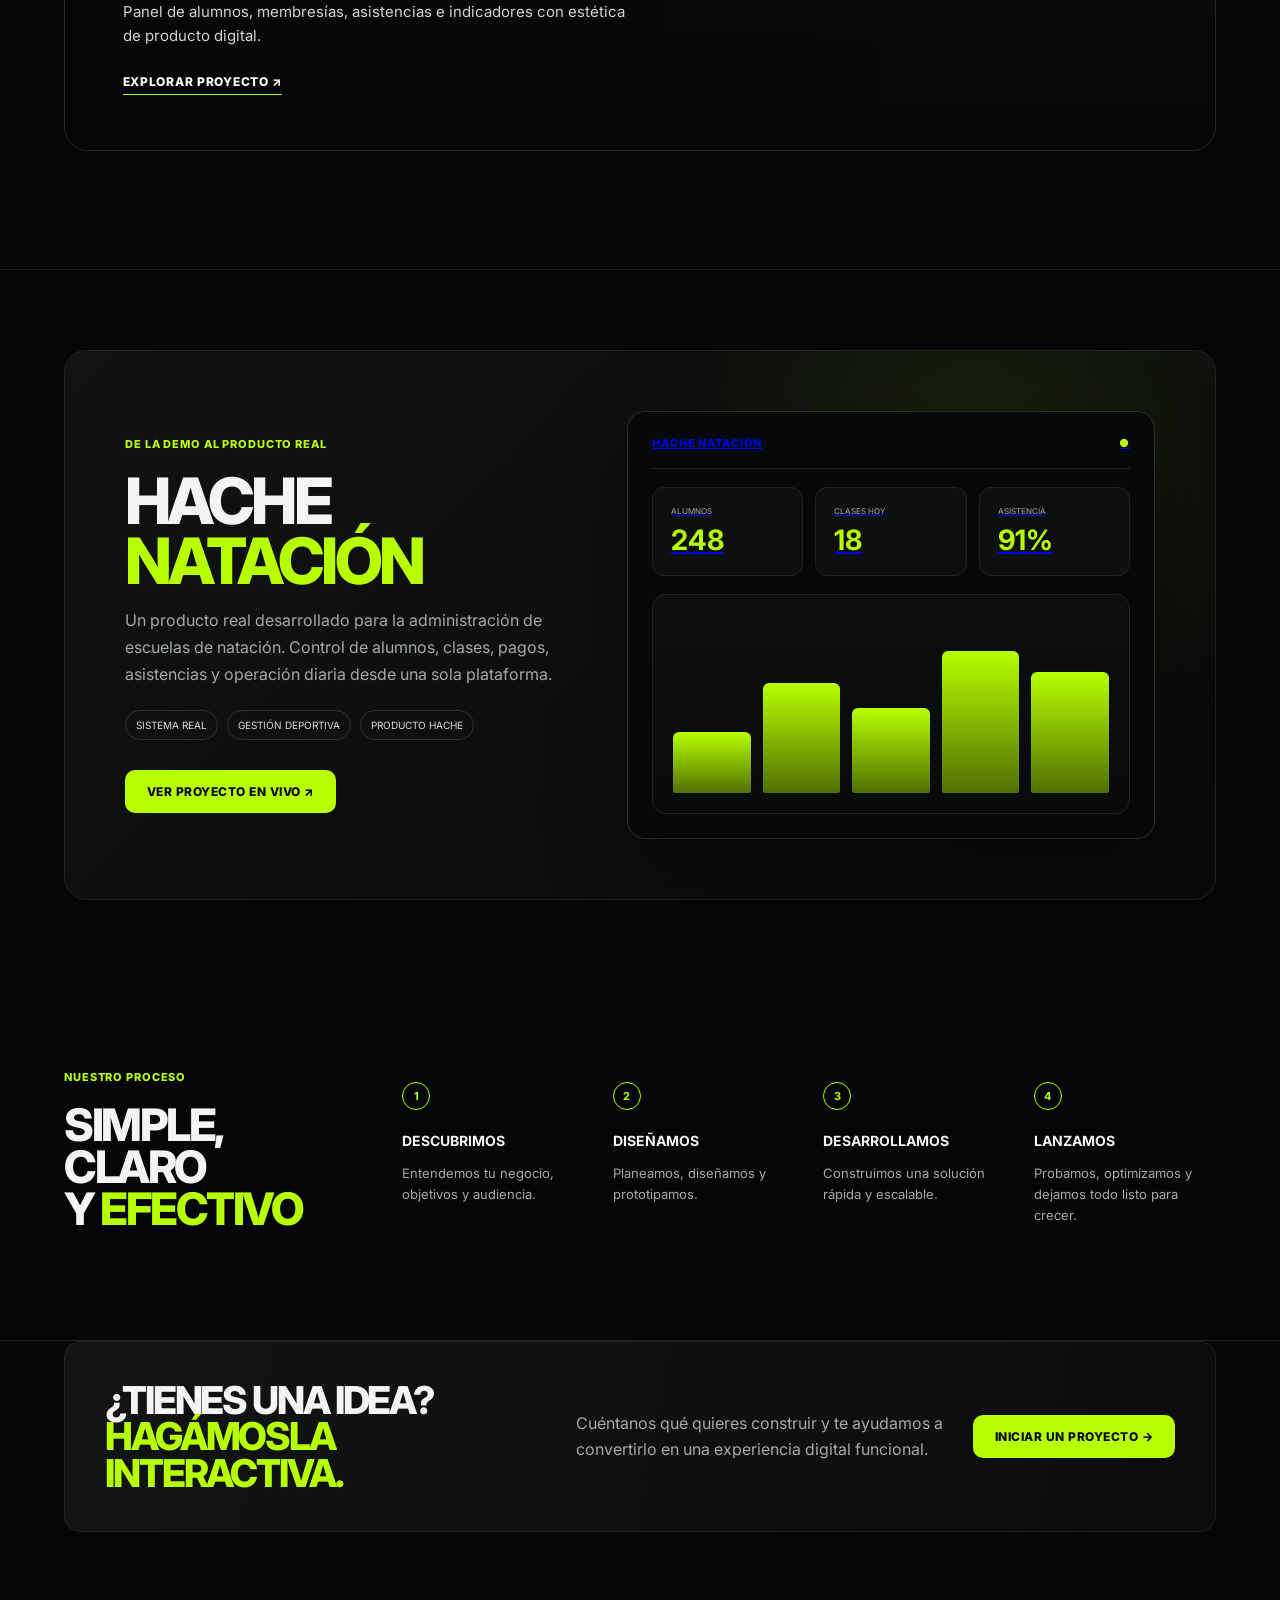
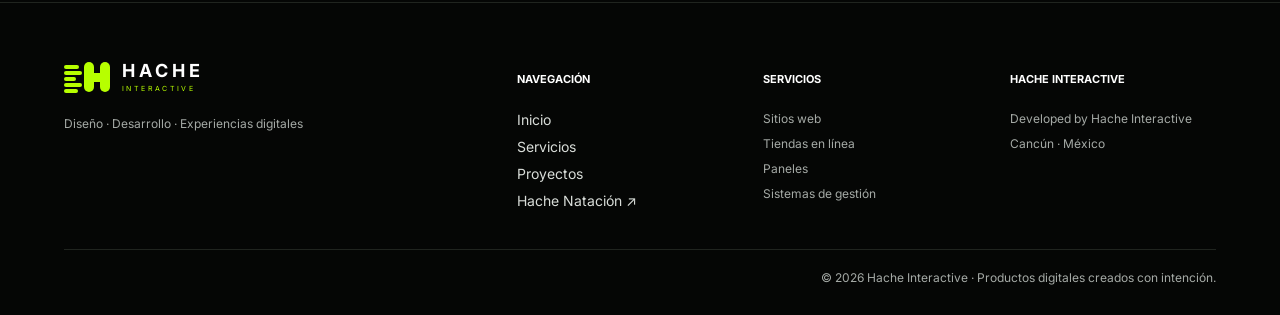
==== commit 5afe74b0: "Force refresh mobile hero layout" ====
--- a/index.html
+++ b/index.html
@@ -1 +1 @@
-<!doctype html><html lang="es"><head><meta charset="utf-8"><meta name="viewport" content="width=device-width,initial-scale=1"><meta name="description" content="Hache Interactive — Desarrollo web, aplicaciones, comercio electrónico y experiencias digitales."><title>Hache Interactive</title><link rel="preconnect" href="https://fonts.googleapis.com"><link rel="preconnect" href="https://fonts.gstatic.com" crossorigin><link href="https://fonts.googleapis.com/css2?family=Inter:wght@400;500;600;700;800&display=swap" rel="stylesheet"><link rel="stylesheet" href="css/main.css"><link rel="stylesheet" href="css/showcase-polish.css"></head><body><header class="site-header"><a class="brand" href="#inicio"><span class="brand-mark"><i></i><i></i><i></i><i></i><i></i><b></b></span><span class="brand-text"><strong>HACHE</strong><small>INTERACTIVE</small></span></a><button class="menu-toggle">☰</button><nav class="nav"><a class="active" href="#inicio">Inicio</a><a href="#servicios">Servicios</a><a href="#proyectos">Proyectos</a><a href="#producto">Producto</a><a href="#nosotros">Proceso</a><a href="#contacto">Contacto</a></nav><a class="btn btn-outline header-cta" href="https://wa.me/529982655834?text=Hola%20Hache%20Interactive%2C%20quiero%20cotizar%20un%20proyecto" target="_blank" rel="noopener">Hablemos →</a></header><main><section class="hero hero-updated" id="inicio"><div class="hero-copy reveal"><span class="eyebrow">DISEÑO · DESARROLLO · EXPERIENCIAS DIGITALES</span><h1>NO HACEMOS<br>SOLO SITIOS.<br><em>CREAMOS<br>EXPERIENCIAS.</em></h1><p>Construimos páginas, tiendas, sistemas y productos digitales que se sienten propios de cada marca. Cada proyecto puede tener una lógica, un ritmo y una personalidad distinta.</p><div class="hero-actions"><a class="btn btn-primary" href="https://wa.me/529982655834?text=Hola%20Hache%20Interactive%2C%20quiero%20cotizar%20un%20proyecto" target="_blank" rel="noopener">Quiero algo así →</a><a class="btn btn-outline" href="#proyectos">Ver portafolio completo ↓</a></div></div><div class="demo-preview-head reveal"><div><span class="eyebrow">DEMOS INTERACTIVOS</span><strong>Explora proyectos que ya puedes abrir y probar</strong></div><small>Desliza para ver los 7 →</small></div><div class="hero-art hero-showcase reveal" style="display:flex;gap:16px;overflow-x:auto;overflow-y:hidden;scroll-snap-type:x mandatory;overscroll-behavior-x:contain;justify-content:flex-start"><a class="showcase-frame" href="demos/lomito/" style="flex:0 0 min(78vw,280px);scroll-snap-align:start;background-image:linear-gradient(180deg,rgba(0,0,0,.03),rgba(19,14,11,.62)),url('https://images.unsplash.com/photo-1583337130417-3346a1be7dee?auto=format&fit=crop&w=1100&q=86')!important"><span>LOMITO &amp; CO.</span><b>Estética canina</b></a><a class="showcase-frame frame-a" href="demos/atelier-luna/" style="flex:0 0 min(78vw,280px);scroll-snap-align:start"><span>ATELIER LUNA</span><b>Salón integral</b></a><a class="showcase-frame frame-b" href="demos/rosa-nails/" style="flex:0 0 min(78vw,280px);scroll-snap-align:start"><span>ROSA NAILS</span><b>Nail studio</b></a><a class="showcase-frame frame-c" href="demos/distrito-barber/" style="flex:0 0 min(78vw,280px);scroll-snap-align:start"><span>DISTRITO</span><b>Barbería</b></a><a class="showcase-frame" href="demos/norte/" style="flex:0 0 min(78vw,280px);scroll-snap-align:start;background-image:linear-gradient(180deg,rgba(0,0,0,.03),rgba(8,8,8,.58)),url('https://images.unsplash.com/photo-1529139574466-a303027c1d8b?auto=format&fit=crop&w=1100&q=86')!important"><span style="color:#ff8c82">NORTE FASHION</span><b>Moda / e-commerce</b></a><a class="showcase-frame" href="demos/casa-brava/" style="flex:0 0 min(78vw,280px);scroll-snap-align:start;background-image:linear-gradient(180deg,rgba(0,0,0,.03),rgba(18,9,6,.62)),url('https://images.unsplash.com/photo-1753019491860-128b7763f8ee?auto=format&fit=crop&w=1100&q=86')!important"><span style="color:#f4a074">CASA BRAVA</span><b>Restaurante</b></a><a class="showcase-frame" href="demos/forja/" style="flex:0 0 min(78vw,280px);scroll-snap-align:start;background-image:linear-gradient(180deg,rgba(0,0,0,.03),rgba(5,7,6,.72)),url('https://images.unsplash.com/photo-1571019613454-1cb2f99b2d8b?auto=format&fit=crop&w=1100&q=86')!important"><span>FORJA</span><b>Gestión de gimnasio</b></a></div></section><section class="trust-strip"><span>Podemos construir</span><div class="logos"><b>SITIOS DE MARCA</b><b>TIENDAS EN LÍNEA</b><b>RESERVACIONES</b><b>PANELES</b><b>SISTEMAS DE GESTIÓN</b></div></section><section class="section services" id="servicios"><div class="section-heading reveal"><span class="eyebrow">QUÉ HACEMOS</span><h2>SOLUCIONES<br>DIGITALES<br><em>A LA MEDIDA</em></h2></div><div class="service-grid"><article class="card reveal"><div class="icon">▣</div><h3>Desarrollo web</h3><p>Sitios rápidos, responsivos y diseñados para presentar tu marca con intención.</p><a href="#contacto">→</a></article><article class="card reveal"><div class="icon">▯</div><h3>Aplicaciones web</h3><p>Paneles, sistemas internos y herramientas de gestión.</p><a href="#contacto">→</a></article><article class="card reveal"><div class="icon">🛒</div><h3>Tiendas en línea</h3><p>Catálogos, carrito y experiencias de compra diseñadas para vender.</p><a href="#contacto">→</a></article><article class="card reveal"><div class="icon">✦</div><h3>Diseño UI/UX</h3><p>Interfaces claras, modernas y enfocadas en el usuario.</p><a href="#contacto">→</a></article></div></section><section class="projects-immersive" id="proyectos"><div class="projects-intro reveal"><span class="eyebrow">PORTAFOLIO DEMOSTRATIVO</span><h2>SIETE NEGOCIOS.<br><em>SIETE FORMAS DE CONTARLOS.</em></h2><p>No usamos una plantilla y cambiamos colores. Cada demo explora una identidad visual y una necesidad de negocio diferente.</p></div><div class="project-feature lomito reveal"><a class="project-bg" href="demos/lomito/" style="background-image:linear-gradient(90deg,rgba(19,14,11,.82),rgba(19,14,11,.12)),url('https://images.unsplash.com/photo-1583337130417-3346a1be7dee?auto=format&fit=crop&w=1800&q=86')"></a><div class="feature-copy"><span>01 · ESTÉTICA CANINA</span><h3>Lomito & Co.</h3><p>Servicios, galería y reservación simulada en una experiencia cálida y cercana.</p><a href="demos/lomito/">Explorar proyecto ↗</a></div></div><div class="project-feature reveal"><a class="project-bg" href="demos/atelier-luna/" style="background-image:linear-gradient(90deg,rgba(28,17,14,.82),rgba(28,17,14,.08)),url('https://images.unsplash.com/photo-1560066984-138dadb4c035?auto=format&fit=crop&w=1800&q=88')"></a><div class="feature-copy"><span>02 · SALÓN INTEGRAL</span><h3>Atelier Luna</h3><p>Cabello, color y belleza en una experiencia editorial construida alrededor de fotografía real.</p><a href="demos/atelier-luna/">Explorar proyecto ↗</a></div></div><div class="project-feature reveal"><a class="project-bg" href="demos/rosa-nails/" style="background-image:linear-gradient(90deg,rgba(74,27,42,.82),rgba(74,27,42,.08)),url('https://images.unsplash.com/photo-1632345031435-8727f6897d53?auto=format&fit=crop&w=1800&q=88')"></a><div class="feature-copy"><span>03 · NAIL STUDIO</span><h3>rosa.</h3><p>Un estudio de uñas visual, femenino y móvil-first, preparado para llevar al usuario directo a reservar.</p><a href="demos/rosa-nails/">Explorar proyecto ↗</a></div></div><div class="project-feature reveal"><a class="project-bg" href="demos/distrito-barber/" style="background-image:linear-gradient(90deg,rgba(10,9,7,.9),rgba(10,9,7,.12)),url('https://images.unsplash.com/photo-1503951914875-452162b0f3f1?auto=format&fit=crop&w=1800&q=88')"></a><div class="feature-copy"><span>04 · BARBERÍA</span><h3>Distrito</h3><p>Una presencia oscura y fotográfica centrada en oficio, servicios y agenda.</p><a href="demos/distrito-barber/">Explorar proyecto ↗</a></div></div><div class="project-feature norte reveal"><a class="project-bg" href="demos/norte/" style="background-image:linear-gradient(90deg,rgba(8,8,8,.78),rgba(8,8,8,.08)),url('https://images.unsplash.com/photo-1529139574466-a303027c1d8b?auto=format&fit=crop&w=1800&q=88')"></a><div class="feature-copy"><span>05 · MODA / E-COMMERCE</span><h3>NORTE Fashion</h3><p>Una tienda concebida como revista digital: fotografía editorial, carrito y navegación horizontal.</p><a href="demos/norte/">Explorar proyecto ↗</a></div></div><div class="project-feature brava reveal"><a class="project-bg" href="demos/casa-brava/" style="background-image:linear-gradient(90deg,rgba(18,9,6,.86),rgba(18,9,6,.12)),url('https://images.unsplash.com/photo-1753019491860-128b7763f8ee?auto=format&fit=crop&w=1800&q=88')"></a><div class="feature-copy"><span>06 · RESTAURANTE</span><h3>Casa Brava</h3><p>Una experiencia cinematográfica por escenas: llegada, fuego, plato, mesa y reservación.</p><a href="demos/casa-brava/">Explorar proyecto ↗</a></div></div><div class="project-feature forja reveal"><a class="project-bg" href="demos/forja/" style="background-image:linear-gradient(90deg,rgba(5,7,6,.9),rgba(5,7,6,.28)),url('https://images.unsplash.com/photo-1534438327276-14e5300c3a48?auto=format&fit=crop&w=1800&q=86')"></a><div class="feature-copy"><span>07 · GESTIÓN DE GIMNASIO</span><h3>FORJA Training Club</h3><p>Panel de alumnos, membresías, asistencias e indicadores con estética de producto digital.</p><a href="demos/forja/">Explorar proyecto ↗</a></div></div></section><section class="product-showcase" id="producto"><div class="product-copy reveal"><span class="eyebrow">DE LA DEMO AL PRODUCTO REAL</span><h2>HACHE<br><em>NATACIÓN</em></h2><p>Un producto real desarrollado para la administración de escuelas de natación. Control de alumnos, clases, pagos, asistencias y operación diaria desde una sola plataforma.</p><div class="product-tags"><span>Sistema real</span><span>Gestión deportiva</span><span>Producto Hache</span></div><a class="btn btn-primary" href="https://hnatacion.com" target="_blank" rel="noopener">Ver proyecto en vivo ↗</a></div><a class="product-ui reveal" href="https://hnatacion.com" target="_blank" rel="noopener"><div class="ui-top"><span>HACHE NATACIÓN</span><b>●</b></div><div class="ui-stats"><div><small>ALUMNOS</small><strong>248</strong></div><div><small>CLASES HOY</small><strong>18</strong></div><div><small>ASISTENCIA</small><strong>91%</strong></div></div><div class="ui-panel"><span></span><span></span><span></span><span></span><span></span></div></a></section><section class="section process" id="nosotros"><div class="section-heading reveal"><span class="eyebrow">NUESTRO PROCESO</span><h2>SIMPLE, CLARO<br>Y <em>EFECTIVO</em></h2></div><div class="steps"><div class="step reveal"><b>1</b><h3>Descubrimos</h3><p>Entendemos tu negocio, objetivos y audiencia.</p></div><div class="step reveal"><b>2</b><h3>Diseñamos</h3><p>Planeamos, diseñamos y prototipamos.</p></div><div class="step reveal"><b>3</b><h3>Desarrollamos</h3><p>Construimos una solución rápida y escalable.</p></div><div class="step reveal"><b>4</b><h3>Lanzamos</h3><p>Probamos, optimizamos y dejamos todo listo para crecer.</p></div></div></section><section class="cta reveal" id="contacto"><h2>¿TIENES UNA IDEA?<br><em>HAGÁMOSLA INTERACTIVA.</em></h2><p>Cuéntanos qué quieres construir y te ayudamos a convertirlo en una experiencia digital funcional.</p><a class="btn btn-primary" href="https://wa.me/529982655834?text=Hola%20Hache%20Interactive%2C%20quiero%20iniciar%20un%20proyecto" target="_blank" rel="noopener">Iniciar un proyecto →</a></section></main><footer><div class="footer-brand"><div class="brand compact"><span class="brand-mark"><i></i><i></i><i></i><i></i><i></i><b></b></span><span class="brand-text"><strong>HACHE</strong><small>INTERACTIVE</small></span></div><p>Diseño · Desarrollo · Experiencias digitales</p></div><div><h4>Navegación</h4><a href="#inicio">Inicio</a><a href="#servicios">Servicios</a><a href="#proyectos">Proyectos</a><a href="https://hnatacion.com" target="_blank" rel="noopener">Hache Natación ↗</a></div><div><h4>Servicios</h4><span>Sitios web</span><span>Tiendas en línea</span><span>Paneles</span><span>Sistemas de gestión</span></div><div><h4>Hache Interactive</h4><span>Developed by Hache Interactive</span><span>Cancún · México</span></div><div class="copyright">© 2026 Hache Interactive · Productos digitales creados con intención.</div></footer><script src="js/main.js"></script></body></html>+<!doctype html><html lang="es"><head><meta charset="utf-8"><meta name="viewport" content="width=device-width,initial-scale=1"><meta name="description" content="Hache Interactive — Desarrollo web, aplicaciones, comercio electrónico y experiencias digitales."><title>Hache Interactive</title><link rel="preconnect" href="https://fonts.googleapis.com"><link rel="preconnect" href="https://fonts.gstatic.com" crossorigin><link href="https://fonts.googleapis.com/css2?family=Inter:wght@400;500;600;700;800&display=swap" rel="stylesheet"><link rel="stylesheet" href="css/main.css"><link rel="stylesheet" href="css/showcase-polish.css?v=20260820-0848"></head><body><header class="site-header"><a class="brand" href="#inicio"><span class="brand-mark"><i></i><i></i><i></i><i></i><i></i><b></b></span><span class="brand-text"><strong>HACHE</strong><small>INTERACTIVE</small></span></a><button class="menu-toggle">☰</button><nav class="nav"><a class="active" href="#inicio">Inicio</a><a href="#servicios">Servicios</a><a href="#proyectos">Proyectos</a><a href="#producto">Producto</a><a href="#nosotros">Proceso</a><a href="#contacto">Contacto</a></nav><a class="btn btn-outline header-cta" href="https://wa.me/529982655834?text=Hola%20Hache%20Interactive%2C%20quiero%20cotizar%20un%20proyecto" target="_blank" rel="noopener">Hablemos →</a></header><main><section class="hero hero-updated" id="inicio"><div class="hero-copy reveal"><span class="eyebrow">DISEÑO · DESARROLLO · EXPERIENCIAS DIGITALES</span><h1>NO HACEMOS<br>SOLO SITIOS.<br><em>CREAMOS<br>EXPERIENCIAS.</em></h1><p>Construimos páginas, tiendas, sistemas y productos digitales que se sienten propios de cada marca. Cada proyecto puede tener una lógica, un ritmo y una personalidad distinta.</p><div class="hero-actions"><a class="btn btn-primary" href="https://wa.me/529982655834?text=Hola%20Hache%20Interactive%2C%20quiero%20cotizar%20un%20proyecto" target="_blank" rel="noopener">Quiero algo así →</a><a class="btn btn-outline" href="#proyectos">Ver portafolio completo ↓</a></div></div><div class="demo-preview-head reveal"><div><span class="eyebrow">DEMOS INTERACTIVOS</span><strong>Explora proyectos que ya puedes abrir y probar</strong></div><small>Desliza para ver los 7 →</small></div><div class="hero-art hero-showcase reveal" style="display:flex;gap:16px;overflow-x:auto;overflow-y:hidden;scroll-snap-type:x mandatory;overscroll-behavior-x:contain;justify-content:flex-start"><a class="showcase-frame" href="demos/lomito/" style="flex:0 0 min(78vw,280px);scroll-snap-align:start;background-image:linear-gradient(180deg,rgba(0,0,0,.03),rgba(19,14,11,.62)),url('https://images.unsplash.com/photo-1583337130417-3346a1be7dee?auto=format&fit=crop&w=1100&q=86')!important"><span>LOMITO &amp; CO.</span><b>Estética canina</b></a><a class="showcase-frame frame-a" href="demos/atelier-luna/" style="flex:0 0 min(78vw,280px);scroll-snap-align:start"><span>ATELIER LUNA</span><b>Salón integral</b></a><a class="showcase-frame frame-b" href="demos/rosa-nails/" style="flex:0 0 min(78vw,280px);scroll-snap-align:start"><span>ROSA NAILS</span><b>Nail studio</b></a><a class="showcase-frame frame-c" href="demos/distrito-barber/" style="flex:0 0 min(78vw,280px);scroll-snap-align:start"><span>DISTRITO</span><b>Barbería</b></a><a class="showcase-frame" href="demos/norte/" style="flex:0 0 min(78vw,280px);scroll-snap-align:start;background-image:linear-gradient(180deg,rgba(0,0,0,.03),rgba(8,8,8,.58)),url('https://images.unsplash.com/photo-1529139574466-a303027c1d8b?auto=format&fit=crop&w=1100&q=86')!important"><span style="color:#ff8c82">NORTE FASHION</span><b>Moda / e-commerce</b></a><a class="showcase-frame" href="demos/casa-brava/" style="flex:0 0 min(78vw,280px);scroll-snap-align:start;background-image:linear-gradient(180deg,rgba(0,0,0,.03),rgba(18,9,6,.62)),url('https://images.unsplash.com/photo-1753019491860-128b7763f8ee?auto=format&fit=crop&w=1100&q=86')!important"><span style="color:#f4a074">CASA BRAVA</span><b>Restaurante</b></a><a class="showcase-frame" href="demos/forja/" style="flex:0 0 min(78vw,280px);scroll-snap-align:start;background-image:linear-gradient(180deg,rgba(0,0,0,.03),rgba(5,7,6,.72)),url('https://images.unsplash.com/photo-1571019613454-1cb2f99b2d8b?auto=format&fit=crop&w=1100&q=86')!important"><span>FORJA</span><b>Gestión de gimnasio</b></a></div></section><section class="trust-strip"><span>Podemos construir</span><div class="logos"><b>SITIOS DE MARCA</b><b>TIENDAS EN LÍNEA</b><b>RESERVACIONES</b><b>PANELES</b><b>SISTEMAS DE GESTIÓN</b></div></section><section class="section services" id="servicios"><div class="section-heading reveal"><span class="eyebrow">QUÉ HACEMOS</span><h2>SOLUCIONES<br>DIGITALES<br><em>A LA MEDIDA</em></h2></div><div class="service-grid"><article class="card reveal"><div class="icon">▣</div><h3>Desarrollo web</h3><p>Sitios rápidos, responsivos y diseñados para presentar tu marca con intención.</p><a href="#contacto">→</a></article><article class="card reveal"><div class="icon">▯</div><h3>Aplicaciones web</h3><p>Paneles, sistemas internos y herramientas de gestión.</p><a href="#contacto">→</a></article><article class="card reveal"><div class="icon">🛒</div><h3>Tiendas en línea</h3><p>Catálogos, carrito y experiencias de compra diseñadas para vender.</p><a href="#contacto">→</a></article><article class="card reveal"><div class="icon">✦</div><h3>Diseño UI/UX</h3><p>Interfaces claras, modernas y enfocadas en el usuario.</p><a href="#contacto">→</a></article></div></section><section class="projects-immersive" id="proyectos"><div class="projects-intro reveal"><span class="eyebrow">PORTAFOLIO DEMOSTRATIVO</span><h2>SIETE NEGOCIOS.<br><em>SIETE FORMAS DE CONTARLOS.</em></h2><p>No usamos una plantilla y cambiamos colores. Cada demo explora una identidad visual y una necesidad de negocio diferente.</p></div><div class="project-feature lomito reveal"><a class="project-bg" href="demos/lomito/" style="background-image:linear-gradient(90deg,rgba(19,14,11,.82),rgba(19,14,11,.12)),url('https://images.unsplash.com/photo-1583337130417-3346a1be7dee?auto=format&fit=crop&w=1800&q=86')"></a><div class="feature-copy"><span>01 · ESTÉTICA CANINA</span><h3>Lomito & Co.</h3><p>Servicios, galería y reservación simulada en una experiencia cálida y cercana.</p><a href="demos/lomito/">Explorar proyecto ↗</a></div></div><div class="project-feature reveal"><a class="project-bg" href="demos/atelier-luna/" style="background-image:linear-gradient(90deg,rgba(28,17,14,.82),rgba(28,17,14,.08)),url('https://images.unsplash.com/photo-1560066984-138dadb4c035?auto=format&fit=crop&w=1800&q=88')"></a><div class="feature-copy"><span>02 · SALÓN INTEGRAL</span><h3>Atelier Luna</h3><p>Cabello, color y belleza en una experiencia editorial construida alrededor de fotografía real.</p><a href="demos/atelier-luna/">Explorar proyecto ↗</a></div></div><div class="project-feature reveal"><a class="project-bg" href="demos/rosa-nails/" style="background-image:linear-gradient(90deg,rgba(74,27,42,.82),rgba(74,27,42,.08)),url('https://images.unsplash.com/photo-1632345031435-8727f6897d53?auto=format&fit=crop&w=1800&q=88')"></a><div class="feature-copy"><span>03 · NAIL STUDIO</span><h3>rosa.</h3><p>Un estudio de uñas visual, femenino y móvil-first, preparado para llevar al usuario directo a reservar.</p><a href="demos/rosa-nails/">Explorar proyecto ↗</a></div></div><div class="project-feature reveal"><a class="project-bg" href="demos/distrito-barber/" style="background-image:linear-gradient(90deg,rgba(10,9,7,.9),rgba(10,9,7,.12)),url('https://images.unsplash.com/photo-1503951914875-452162b0f3f1?auto=format&fit=crop&w=1800&q=88')"></a><div class="feature-copy"><span>04 · BARBERÍA</span><h3>Distrito</h3><p>Una presencia oscura y fotográfica centrada en oficio, servicios y agenda.</p><a href="demos/distrito-barber/">Explorar proyecto ↗</a></div></div><div class="project-feature norte reveal"><a class="project-bg" href="demos/norte/" style="background-image:linear-gradient(90deg,rgba(8,8,8,.78),rgba(8,8,8,.08)),url('https://images.unsplash.com/photo-1529139574466-a303027c1d8b?auto=format&fit=crop&w=1800&q=88')"></a><div class="feature-copy"><span>05 · MODA / E-COMMERCE</span><h3>NORTE Fashion</h3><p>Una tienda concebida como revista digital: fotografía editorial, carrito y navegación horizontal.</p><a href="demos/norte/">Explorar proyecto ↗</a></div></div><div class="project-feature brava reveal"><a class="project-bg" href="demos/casa-brava/" style="background-image:linear-gradient(90deg,rgba(18,9,6,.86),rgba(18,9,6,.12)),url('https://images.unsplash.com/photo-1753019491860-128b7763f8ee?auto=format&fit=crop&w=1800&q=88')"></a><div class="feature-copy"><span>06 · RESTAURANTE</span><h3>Casa Brava</h3><p>Una experiencia cinematográfica por escenas: llegada, fuego, plato, mesa y reservación.</p><a href="demos/casa-brava/">Explorar proyecto ↗</a></div></div><div class="project-feature forja reveal"><a class="project-bg" href="demos/forja/" style="background-image:linear-gradient(90deg,rgba(5,7,6,.9),rgba(5,7,6,.28)),url('https://images.unsplash.com/photo-1534438327276-14e5300c3a48?auto=format&fit=crop&w=1800&q=86')"></a><div class="feature-copy"><span>07 · GESTIÓN DE GIMNASIO</span><h3>FORJA Training Club</h3><p>Panel de alumnos, membresías, asistencias e indicadores con estética de producto digital.</p><a href="demos/forja/">Explorar proyecto ↗</a></div></div></section><section class="product-showcase" id="producto"><div class="product-copy reveal"><span class="eyebrow">DE LA DEMO AL PRODUCTO REAL</span><h2>HACHE<br><em>NATACIÓN</em></h2><p>Un producto real desarrollado para la administración de escuelas de natación. Control de alumnos, clases, pagos, asistencias y operación diaria desde una sola plataforma.</p><div class="product-tags"><span>Sistema real</span><span>Gestión deportiva</span><span>Producto Hache</span></div><a class="btn btn-primary" href="https://hnatacion.com" target="_blank" rel="noopener">Ver proyecto en vivo ↗</a></div><a class="product-ui reveal" href="https://hnatacion.com" target="_blank" rel="noopener"><div class="ui-top"><span>HACHE NATACIÓN</span><b>●</b></div><div class="ui-stats"><div><small>ALUMNOS</small><strong>248</strong></div><div><small>CLASES HOY</small><strong>18</strong></div><div><small>ASISTENCIA</small><strong>91%</strong></div></div><div class="ui-panel"><span></span><span></span><span></span><span></span><span></span></div></a></section><section class="section process" id="nosotros"><div class="section-heading reveal"><span class="eyebrow">NUESTRO PROCESO</span><h2>SIMPLE, CLARO<br>Y <em>EFECTIVO</em></h2></div><div class="steps"><div class="step reveal"><b>1</b><h3>Descubrimos</h3><p>Entendemos tu negocio, objetivos y audiencia.</p></div><div class="step reveal"><b>2</b><h3>Diseñamos</h3><p>Planeamos, diseñamos y prototipamos.</p></div><div class="step reveal"><b>3</b><h3>Desarrollamos</h3><p>Construimos una solución rápida y escalable.</p></div><div class="step reveal"><b>4</b><h3>Lanzamos</h3><p>Probamos, optimizamos y dejamos todo listo para crecer.</p></div></div></section><section class="cta reveal" id="contacto"><h2>¿TIENES UNA IDEA?<br><em>HAGÁMOSLA INTERACTIVA.</em></h2><p>Cuéntanos qué quieres construir y te ayudamos a convertirlo en una experiencia digital funcional.</p><a class="btn btn-primary" href="https://wa.me/529982655834?text=Hola%20Hache%20Interactive%2C%20quiero%20iniciar%20un%20proyecto" target="_blank" rel="noopener">Iniciar un proyecto →</a></section></main><footer><div class="footer-brand"><div class="brand compact"><span class="brand-mark"><i></i><i></i><i></i><i></i><i></i><b></b></span><span class="brand-text"><strong>HACHE</strong><small>INTERACTIVE</small></span></div><p>Diseño · Desarrollo · Experiencias digitales</p></div><div><h4>Navegación</h4><a href="#inicio">Inicio</a><a href="#servicios">Servicios</a><a href="#proyectos">Proyectos</a><a href="https://hnatacion.com" target="_blank" rel="noopener">Hache Natación ↗</a></div><div><h4>Servicios</h4><span>Sitios web</span><span>Tiendas en línea</span><span>Paneles</span><span>Sistemas de gestión</span></div><div><h4>Hache Interactive</h4><span>Developed by Hache Interactive</span><span>Cancún · México</span></div><div class="copyright">© 2026 Hache Interactive · Productos digitales creados con intención.</div></footer><script src="js/main.js"></script></body></html>
--- a/css/showcase-polish.css
+++ b/css/showcase-polish.css
@@ -1,10 +1,6 @@
 /* Refinamiento visual del showcase principal: previews fotográficas reales y carrusel móvil contenido. */
 html,body{max-width:100%;overflow-x:hidden}
-.hero-showcase{display:grid;grid-template-columns:repeat(3,minmax(0,1fr));gap:16px;align-items:stretch;min-height:0;padding:16px 0 8px;overflow:visible}.showcase-frame{position:relative;inset:auto!important;width:auto;aspect-ratio:4/5;transform:none!important;border-radius:22px;padding:24px;justify-content:flex-end;box-shadow:0 24px 70px rgba(0,0,0,.38);transition:transform .28s ease,border-color .28s ease,box-shadow .28s ease;background-size:cover!important;background-position:center!important;overflow:hidden;text-decoration:none;color:inherit;cursor:pointer}.showcase-frame:after{content:"";position:absolute;inset:0;background:linear-gradient(180deg,rgba(5,6,5,.04) 22%,rgba(5,6,5,.24) 55%,rgba(5,6,5,.92) 100%);z-index:0}.showcase-frame span,.showcase-frame b{position:relative;z-index:2;text-shadow:0 2px 18px rgba(0,0,0,.58)}.showcase-frame:hover{transform:translateY(-8px)!important;border-color:rgba(183,255,0,.28);box-shadow:0 32px 80px rgba(0,0,0,.46)}.showcase-frame span{font-size:10px;letter-spacing:.14em}.showcase-frame b{font-size:clamp(1rem,1.8vw,1.45rem);line-height:1.08;max-width:12ch}
-/* Los tres demos nuevos del hero: salón, nail studio y barbería. */
-.frame-a{background-image:linear-gradient(180deg,rgba(0,0,0,.02),rgba(0,0,0,.34)),url('https://images.unsplash.com/photo-1560066984-138dadb4c035?auto=format&fit=crop&w=1200&q=88')!important;background-position:center 48%!important}.frame-a span{color:var(--lime)!important}
-.frame-b{background-image:linear-gradient(180deg,rgba(0,0,0,.02),rgba(45,12,25,.46)),url('https://images.unsplash.com/photo-1632345031435-8727f6897d53?auto=format&fit=crop&w=1200&q=88')!important;color:#fff!important;background-position:center!important}.frame-b span{color:#ff9ab7!important}
-.frame-c{background-image:linear-gradient(180deg,rgba(7,8,7,.06),rgba(7,8,7,.82)),url('https://images.unsplash.com/photo-1503951914875-452162b0f3f1?auto=format&fit=crop&w=1200&q=88')!important;background-position:center 42%!important}.frame-c:before{content:"";position:absolute;inset:0;background:linear-gradient(135deg,rgba(183,255,0,.06),transparent 42%);z-index:1;pointer-events:none}.frame-c span{color:var(--lime)!important}.frame-c b:after{display:none!important}
-.project-feature.forja .project-bg{background-image:linear-gradient(90deg,rgba(6,8,7,.90) 0%,rgba(6,8,7,.56) 42%,rgba(6,8,7,.10) 76%),url('https://images.unsplash.com/photo-1571019613454-1cb2f99b2d8b?auto=format&fit=crop&w=1800&q=88')!important;background-size:cover!important;background-position:center 45%!important}.showcase-orbit{z-index:-1;inset:50% auto auto 50%;transform:translate(-50%,-50%);width:min(44vw,520px);height:min(44vw,520px);opacity:.35}.trust-strip{padding:24px 5vw 28px;background:linear-gradient(180deg,rgba(183,255,0,.025),transparent)}.trust-strip>span{display:block;color:var(--lime);font-weight:800;letter-spacing:.12em;margin-bottom:14px}.logos{justify-content:flex-start;gap:12px 28px;margin:0}.logos b{color:#d7ddd6;font-size:12px;letter-spacing:.035em;position:relative;padding-right:22px}.logos b:not(:last-child):after{content:'↗';position:absolute;right:0;color:var(--lime);opacity:.5}
+.demo-preview-head{display:flex;align-items:flex-end;justify-content:space-between;gap:24px;margin:36px 0 2px;padding-top:22px;border-top:1px solid rgba(183,255,0,.16)}.demo-preview-head>div{display:flex;flex-direction:column;gap:7px}.demo-preview-head .eyebrow{font-size:11px}.demo-preview-head strong{font-size:clamp(16px,1.45vw,21px);line-height:1.25;max-width:500px;color:#fff}.demo-preview-head small{font-size:12px;font-weight:700;color:#b7ff00;white-space:nowrap}
+.hero-showcase{display:grid;grid-template-columns:repeat(3,minmax(0,1fr));gap:16px;align-items:stretch;min-height:0;padding:16px 0 8px;overflow:visible}.showcase-frame{position:relative;inset:auto!important;width:auto;aspect-ratio:4/5;transform:none!important;border-radius:22px;padding:24px;justify-content:flex-end;box-shadow:0 24px 70px rgba(0,0,0,.38);transition:transform .28s ease,border-color .28s ease,box-shadow .28s ease;background-size:cover!important;background-position:center!important;overflow:hidden;text-decoration:none;color:inherit;cursor:pointer}.showcase-frame:after{content:"";position:absolute;inset:0;background:linear-gradient(180deg,rgba(5,6,5,.04) 22%,rgba(5,6,5,.24) 55%,rgba(5,6,5,.92) 100%);z-index:0}.showcase-frame span,.showcase-frame b{position:relative;z-index:2;text-shadow:0 2px 18px rgba(0,0,0,.58)}.showcase-frame:hover{transform:translateY(-8px)!important;border-color:rgba(183,255,0,.28);box-shadow:0 32px 80px rgba(0,0,0,.46)}.showcase-frame span{font-size:10px;letter-spacing:.14em}.showcase-frame b{font-size:clamp(1rem,1.8vw,1.45rem);line-height:1.08;max-width:12ch}.frame-a{background-image:linear-gradient(180deg,rgba(0,0,0,.02),rgba(0,0,0,.34)),url('https://images.unsplash.com/photo-1560066984-138dadb4c035?auto=format&fit=crop&w=1200&q=88')!important;background-position:center 48%!important}.frame-a span{color:var(--lime)!important}.frame-b{background-image:linear-gradient(180deg,rgba(0,0,0,.02),rgba(45,12,25,.46)),url('https://images.unsplash.com/photo-1632345031435-8727f6897d53?auto=format&fit=crop&w=1200&q=88')!important;color:#fff!important;background-position:center!important}.frame-b span{color:#ff9ab7!important}.frame-c{background-image:linear-gradient(180deg,rgba(7,8,7,.06),rgba(7,8,7,.82)),url('https://images.unsplash.com/photo-1503951914875-452162b0f3f1?auto=format&fit=crop&w=1200&q=88')!important;background-position:center 42%!important}.frame-c:before{content:"";position:absolute;inset:0;background:linear-gradient(135deg,rgba(183,255,0,.06),transparent 42%);z-index:1;pointer-events:none}.frame-c span{color:var(--lime)!important}.frame-c b:after{display:none!important}.project-feature.forja .project-bg{background-image:linear-gradient(90deg,rgba(6,8,7,.90) 0%,rgba(6,8,7,.56) 42%,rgba(6,8,7,.10) 76%),url('https://images.unsplash.com/photo-1571019613454-1cb2f99b2d8b?auto=format&fit=crop&w=1800&q=88')!important;background-size:cover!important;background-position:center 45%!important}.showcase-orbit{z-index:-1;inset:50% auto auto 50%;transform:translate(-50%,-50%);width:min(44vw,520px);height:min(44vw,520px);opacity:.35}.trust-strip{padding:24px 5vw 28px;background:linear-gradient(180deg,rgba(183,255,0,.025),transparent)}.trust-strip>span{display:block;color:var(--lime);font-weight:800;letter-spacing:.12em;margin-bottom:14px}.logos{justify-content:flex-start;gap:12px 28px;margin:0}.logos b{color:#d7ddd6;font-size:12px;letter-spacing:.035em;position:relative;padding-right:22px}.logos b:not(:last-child):after{content:'↗';position:absolute;right:0;color:var(--lime);opacity:.5}
 @media(max-width:1050px){.hero-showcase{grid-template-columns:repeat(3,minmax(220px,1fr));overflow-x:auto;overflow-y:hidden;scroll-snap-type:x mandatory;overscroll-behavior-x:contain;scrollbar-width:none;padding-bottom:14px}.hero-showcase::-webkit-scrollbar{display:none}.showcase-frame{scroll-snap-align:start;min-width:0}.showcase-orbit{display:none}}
-@media(max-width:650px){.site-header{width:100%;max-width:100%}.hero{width:100%;max-width:100%;overflow:hidden}.hero-copy{min-width:0}.hero-actions{width:100%}.hero-actions .btn{max-width:100%}.hero-art.hero-showcase{position:relative;display:flex;width:calc(100% + 20px);max-width:none;min-height:0;margin:30px -20px 0 0;padding:0 20px 12px 0;gap:12px;overflow-x:auto;overflow-y:hidden;overscroll-behavior-x:contain;scroll-snap-type:x mandatory;scroll-padding-left:0;touch-action:pan-x pan-y}.hero-art.hero-showcase:before{content:'EXPERIENCIAS SELECCIONADAS';position:absolute;left:0;top:-26px;color:var(--lime);font-size:10px;font-weight:800;letter-spacing:.12em}.showcase-frame{flex:0 0 min(78vw,330px);aspect-ratio:1.08/1;scroll-snap-align:start;border-radius:18px;padding:20px}.showcase-frame:first-of-type{margin-left:0}.showcase-frame b{font-size:20px;max-width:14ch}.showcase-frame span{font-size:9px}.frame-a,.frame-b,.frame-c{left:auto!important;right:auto!important;top:auto!important;bottom:auto!important}.project-feature.forja .project-bg{background-position:62% center!important}.trust-strip{padding:20px 20px 24px}.logos{display:grid;grid-template-columns:1fr 1fr;gap:12px 18px}.logos b{font-size:11px;color:#cbd0cb;padding-right:0}.logos b:not(:last-child):after{display:none}.projects-immersive,.product-showcase,.section,.cta,footer{max-width:100%;overflow:hidden}}
+@media(max-width:650px){.site-header{width:100%;max-width:100%}.hero{width:100%;max-width:100%;overflow:hidden;display:flex;flex-direction:column}.hero-copy{display:contents}.hero-copy>.eyebrow{order:1}.hero-copy>h1{order:2}.hero-copy>p{order:3}.demo-preview-head{order:4;align-items:flex-start;margin:34px 0 8px;padding-top:24px;flex-direction:column;gap:10px}.hero-art.hero-showcase{order:5;position:relative;display:flex;width:calc(100% + 20px);max-width:none;min-height:0;margin:8px -20px 0 0;padding:0 20px 12px 0;gap:12px;overflow-x:auto;overflow-y:hidden;overscroll-behavior-x:contain;scroll-snap-type:x mandatory;scroll-padding-left:0;touch-action:pan-x pan-y}.hero-actions{order:6;width:100%;display:grid;grid-template-columns:1fr;gap:12px;margin-top:24px}.hero-actions .btn{max-width:100%;width:100%;justify-content:center}.demo-preview-head strong{font-size:18px;max-width:310px}.demo-preview-head small{font-size:11px}.hero-art.hero-showcase:before{display:none}.showcase-frame{flex:0 0 min(78vw,330px);aspect-ratio:1.08/1;scroll-snap-align:start;border-radius:18px;padding:20px}.showcase-frame:first-of-type{margin-left:0}.showcase-frame b{font-size:20px;max-width:14ch}.showcase-frame span{font-size:9px}.frame-a,.frame-b,.frame-c{left:auto!important;right:auto!important;top:auto!important;bottom:auto!important}.project-feature.forja .project-bg{background-position:62% center!important}.trust-strip{padding:20px 20px 24px}.logos{display:grid;grid-template-columns:1fr 1fr;gap:12px 18px}.logos b{font-size:11px;color:#cbd0cb;padding-right:0}.logos b:not(:last-child):after{display:none}.projects-immersive,.product-showcase,.section,.cta,footer{max-width:100%;overflow:hidden}}
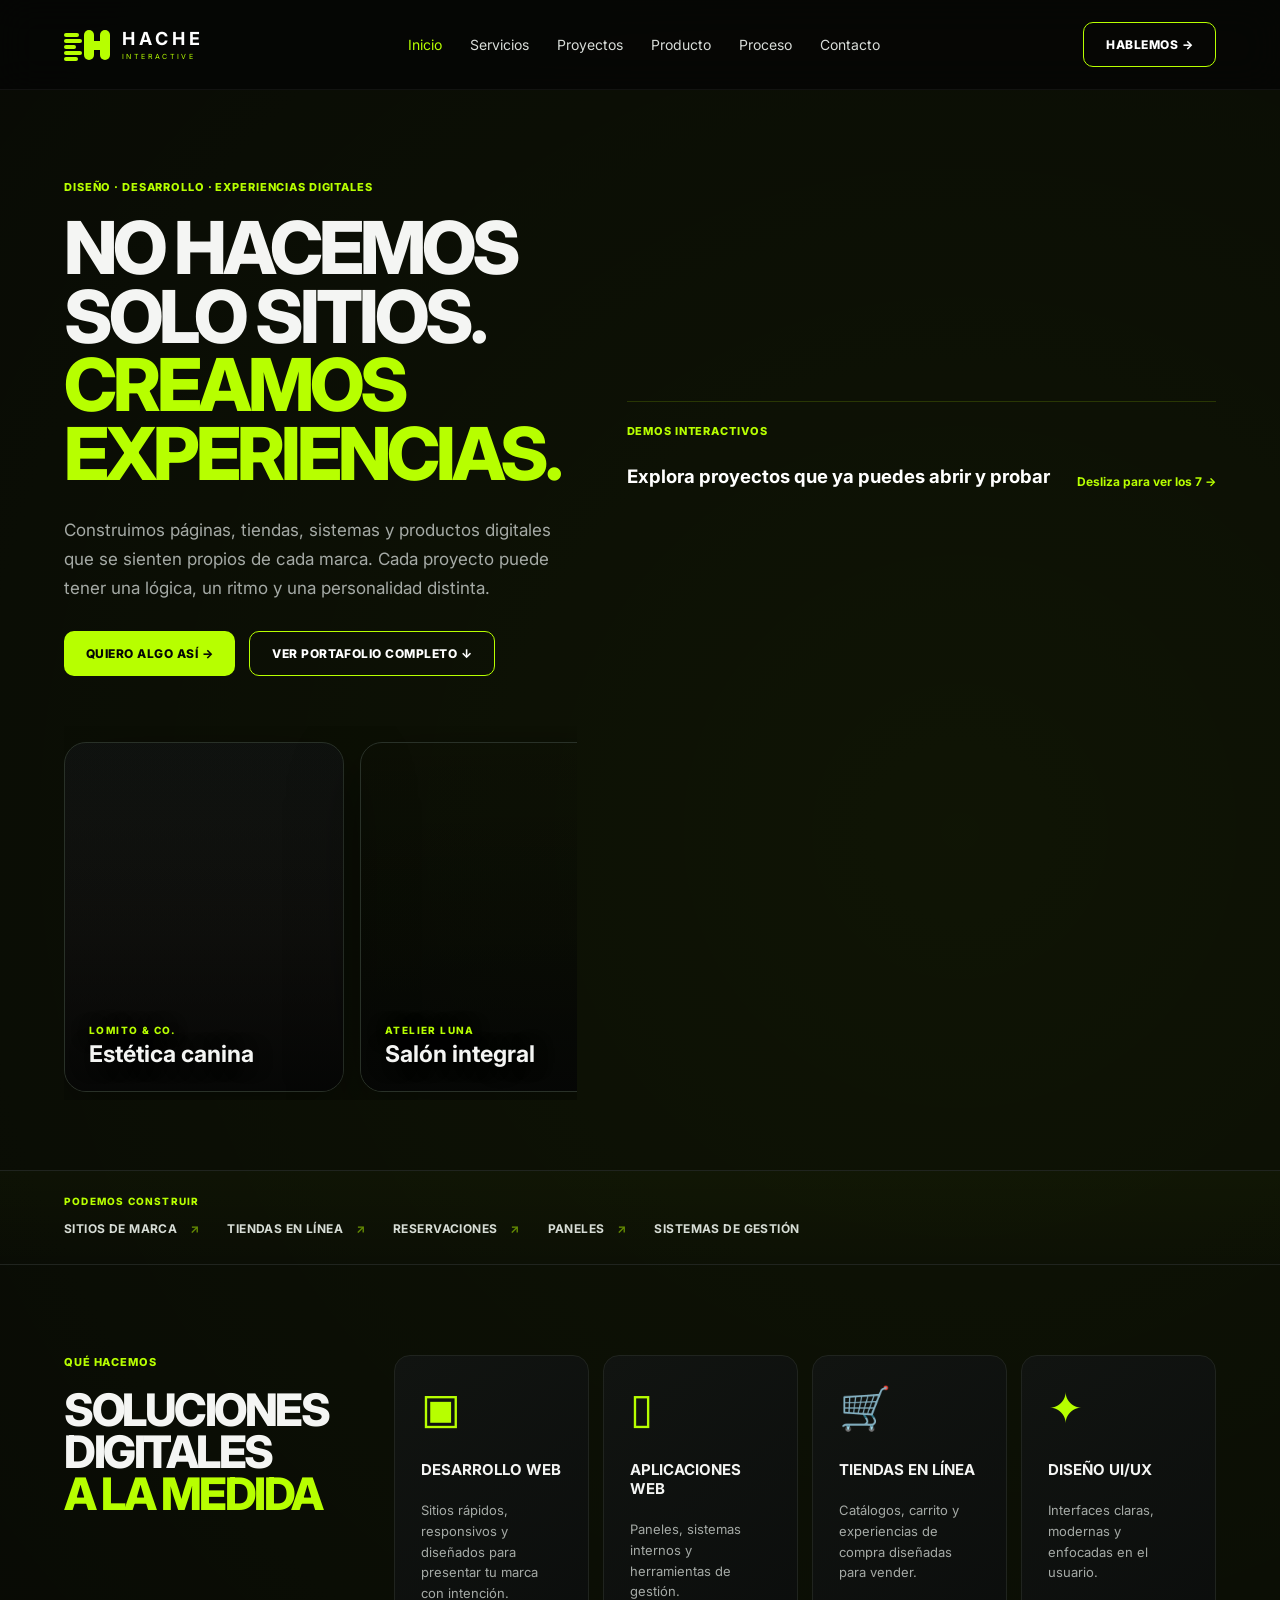
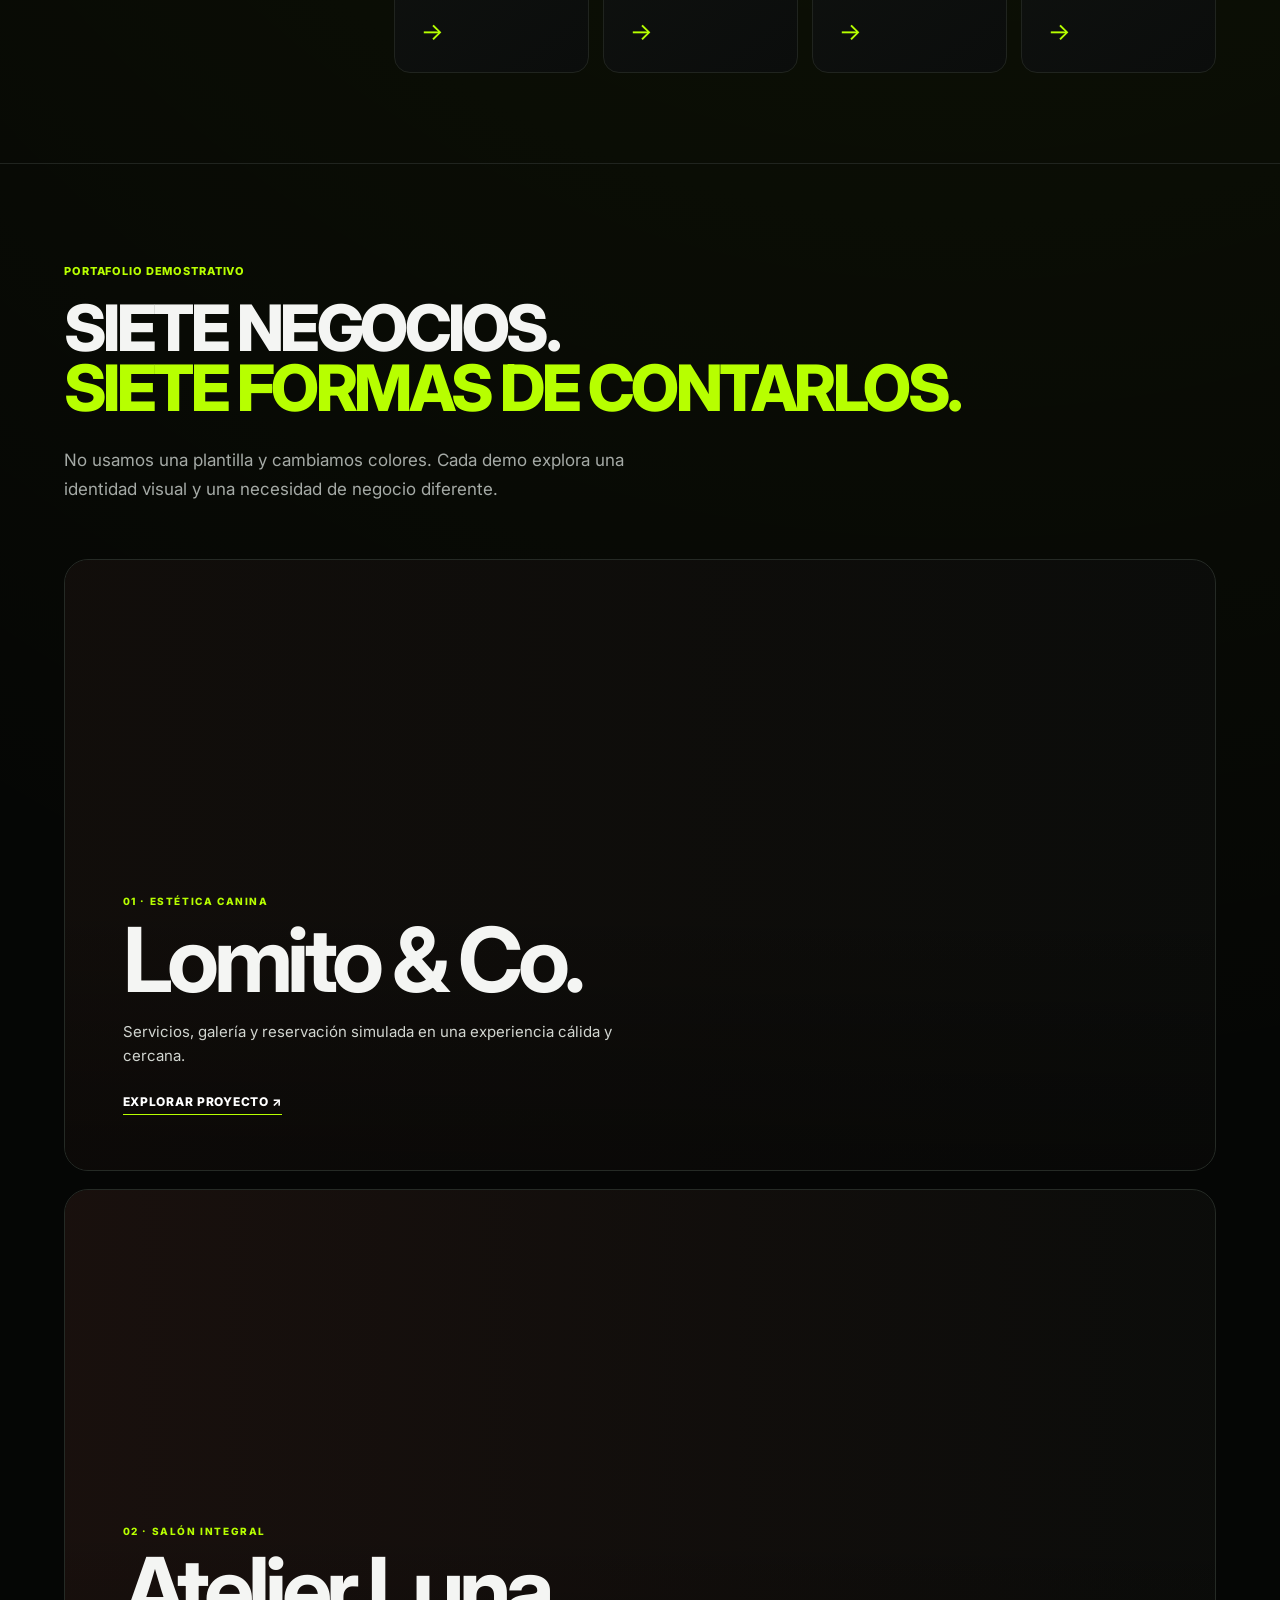
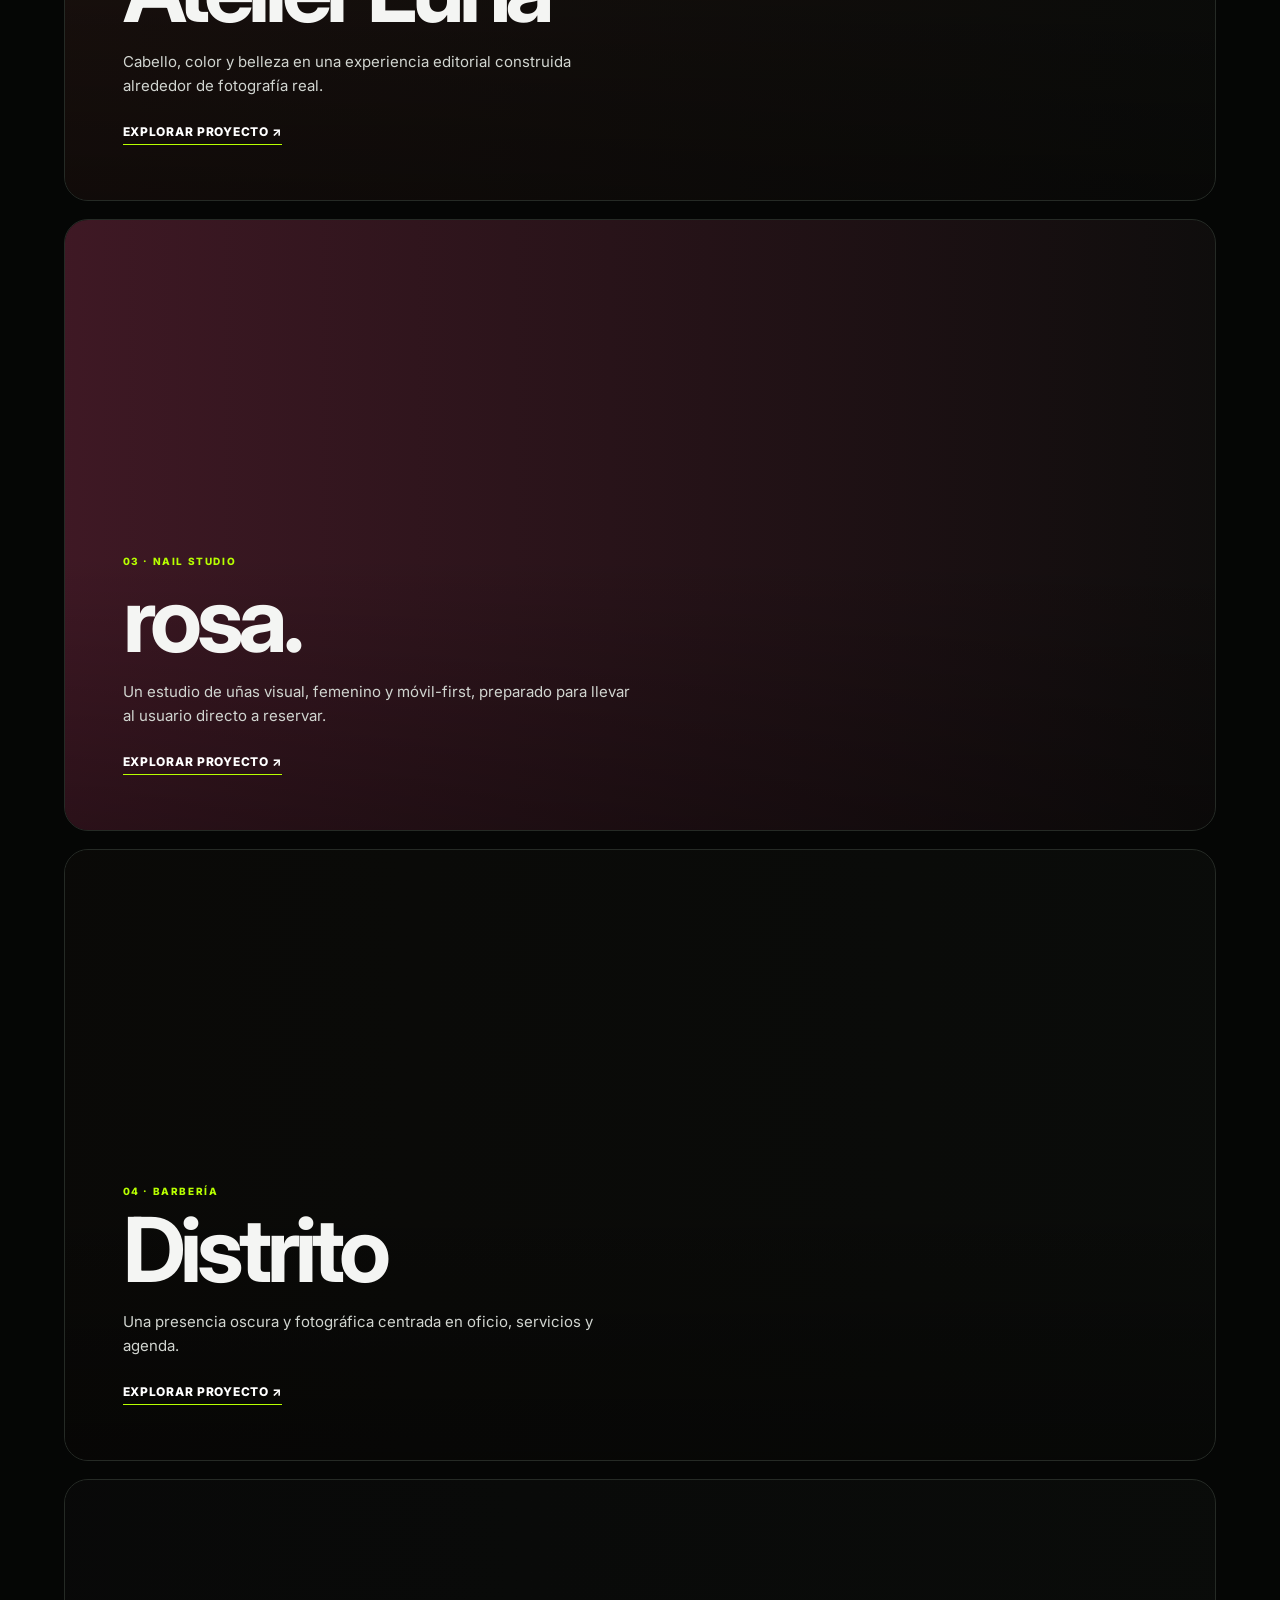
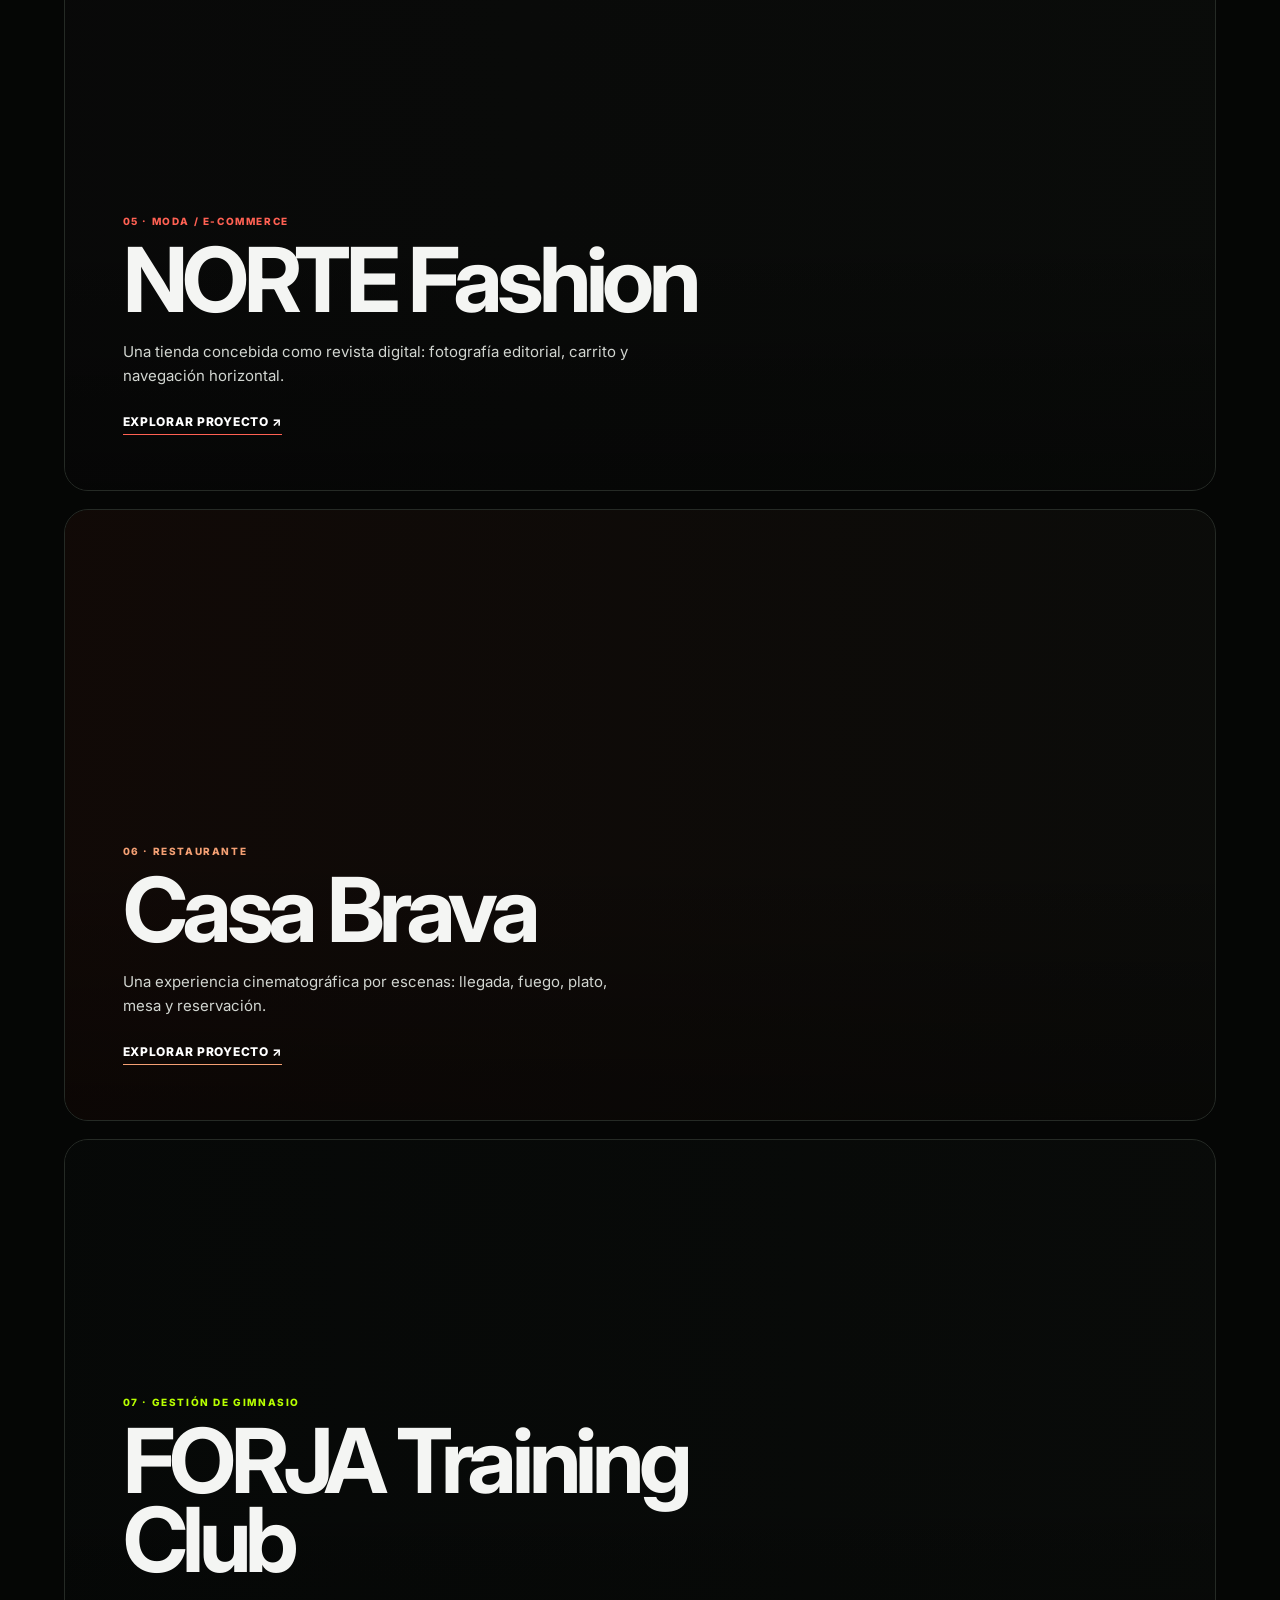
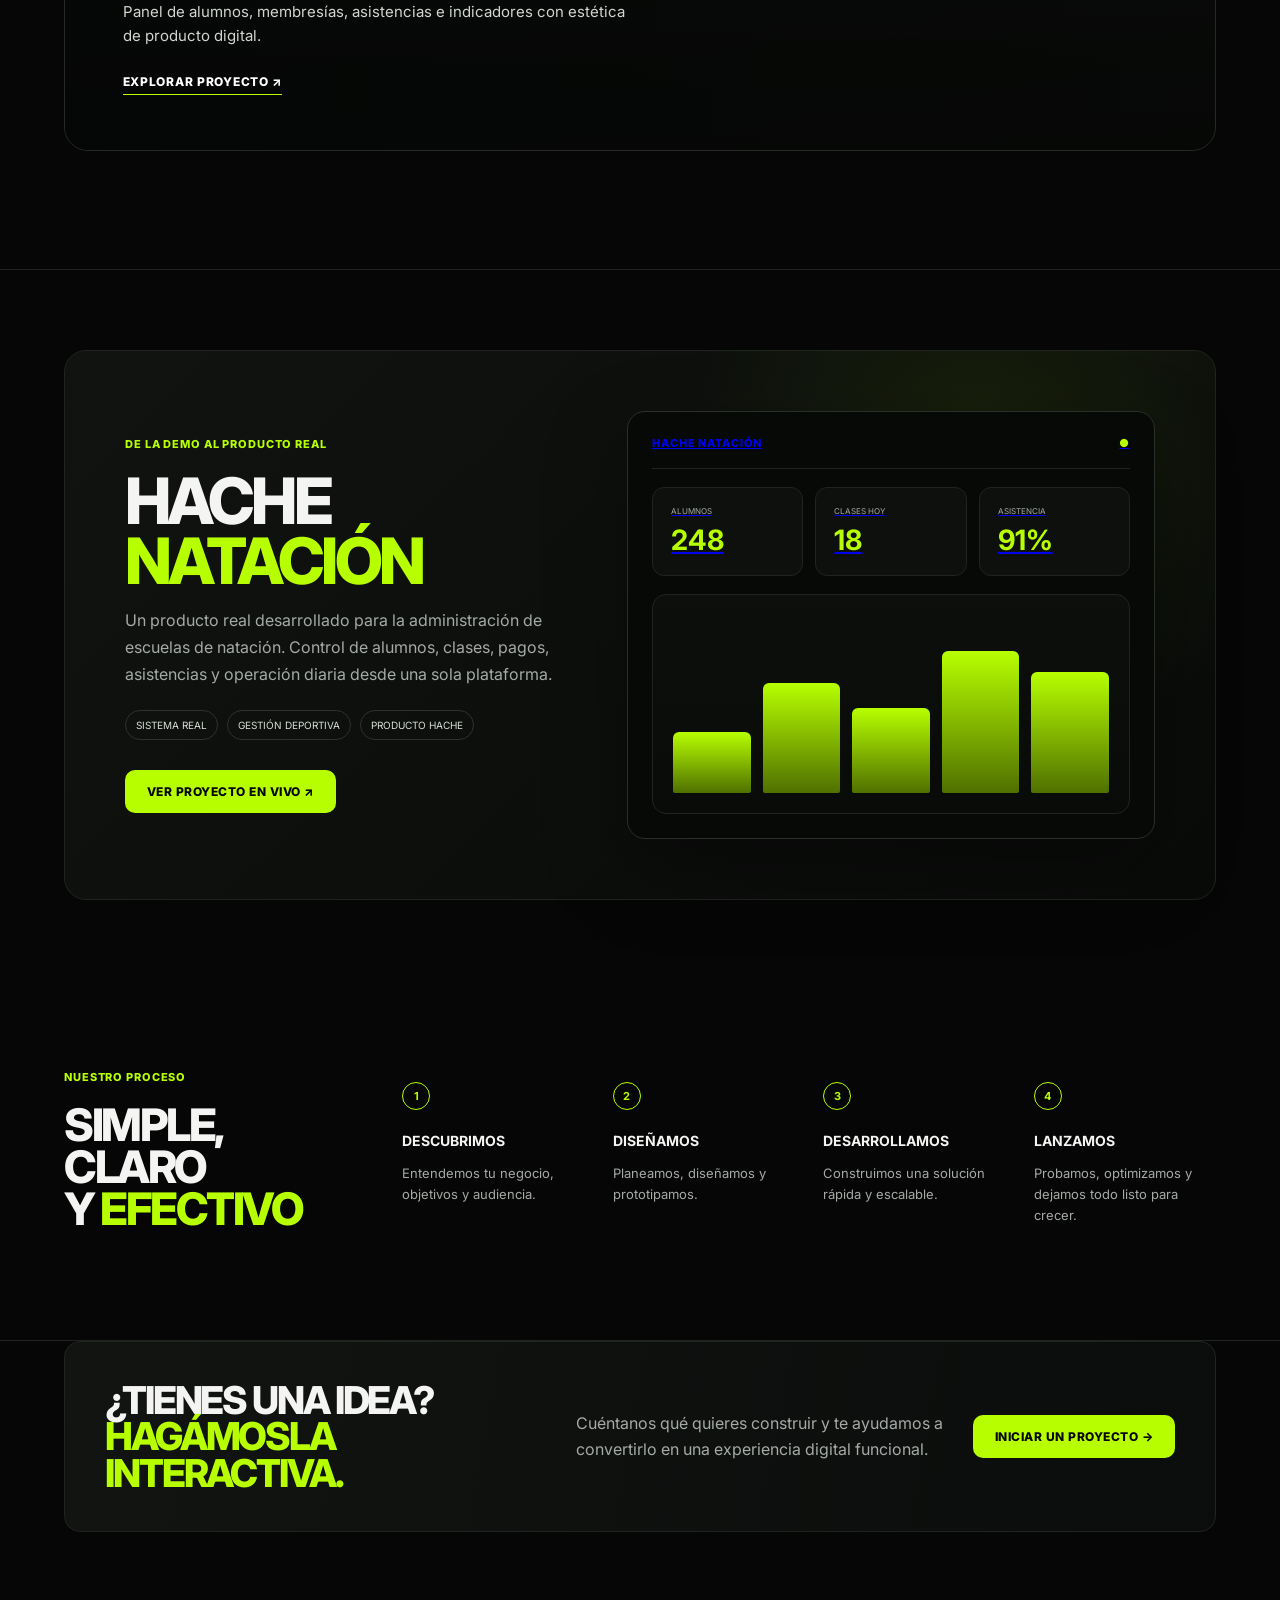
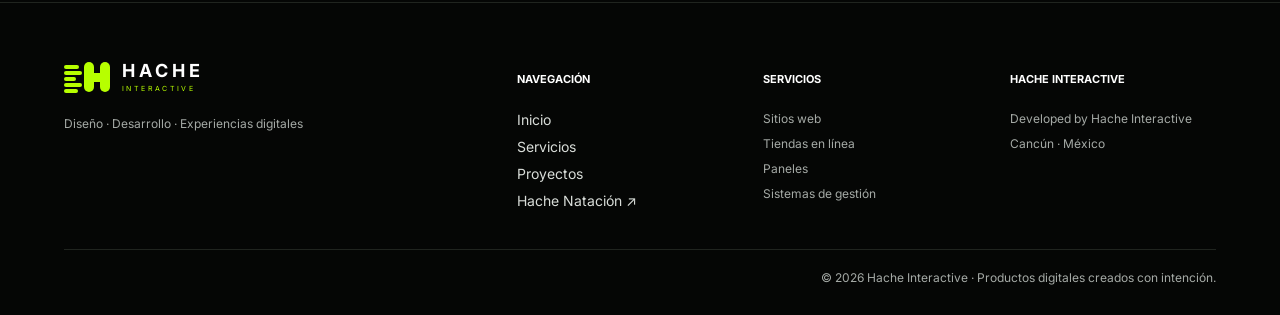
==== commit dbeffdbc: "Make full portfolio cards open their demos" ====
--- a/index.html
+++ b/index.html
@@ -1 +1 @@
-<!doctype html><html lang="es"><head><meta charset="utf-8"><meta name="viewport" content="width=device-width,initial-scale=1"><meta name="description" content="Hache Interactive — Desarrollo web, aplicaciones, comercio electrónico y experiencias digitales."><title>Hache Interactive</title><link rel="preconnect" href="https://fonts.googleapis.com"><link rel="preconnect" href="https://fonts.gstatic.com" crossorigin><link href="https://fonts.googleapis.com/css2?family=Inter:wght@400;500;600;700;800&display=swap" rel="stylesheet"><link rel="stylesheet" href="css/main.css"><link rel="stylesheet" href="css/showcase-polish.css?v=20260820-0848"></head><body><header class="site-header"><a class="brand" href="#inicio"><span class="brand-mark"><i></i><i></i><i></i><i></i><i></i><b></b></span><span class="brand-text"><strong>HACHE</strong><small>INTERACTIVE</small></span></a><button class="menu-toggle">☰</button><nav class="nav"><a class="active" href="#inicio">Inicio</a><a href="#servicios">Servicios</a><a href="#proyectos">Proyectos</a><a href="#producto">Producto</a><a href="#nosotros">Proceso</a><a href="#contacto">Contacto</a></nav><a class="btn btn-outline header-cta" href="https://wa.me/529982655834?text=Hola%20Hache%20Interactive%2C%20quiero%20cotizar%20un%20proyecto" target="_blank" rel="noopener">Hablemos →</a></header><main><section class="hero hero-updated" id="inicio"><div class="hero-copy reveal"><span class="eyebrow">DISEÑO · DESARROLLO · EXPERIENCIAS DIGITALES</span><h1>NO HACEMOS<br>SOLO SITIOS.<br><em>CREAMOS<br>EXPERIENCIAS.</em></h1><p>Construimos páginas, tiendas, sistemas y productos digitales que se sienten propios de cada marca. Cada proyecto puede tener una lógica, un ritmo y una personalidad distinta.</p><div class="hero-actions"><a class="btn btn-primary" href="https://wa.me/529982655834?text=Hola%20Hache%20Interactive%2C%20quiero%20cotizar%20un%20proyecto" target="_blank" rel="noopener">Quiero algo así →</a><a class="btn btn-outline" href="#proyectos">Ver portafolio completo ↓</a></div></div><div class="demo-preview-head reveal"><div><span class="eyebrow">DEMOS INTERACTIVOS</span><strong>Explora proyectos que ya puedes abrir y probar</strong></div><small>Desliza para ver los 7 →</small></div><div class="hero-art hero-showcase reveal" style="display:flex;gap:16px;overflow-x:auto;overflow-y:hidden;scroll-snap-type:x mandatory;overscroll-behavior-x:contain;justify-content:flex-start"><a class="showcase-frame" href="demos/lomito/" style="flex:0 0 min(78vw,280px);scroll-snap-align:start;background-image:linear-gradient(180deg,rgba(0,0,0,.03),rgba(19,14,11,.62)),url('https://images.unsplash.com/photo-1583337130417-3346a1be7dee?auto=format&fit=crop&w=1100&q=86')!important"><span>LOMITO &amp; CO.</span><b>Estética canina</b></a><a class="showcase-frame frame-a" href="demos/atelier-luna/" style="flex:0 0 min(78vw,280px);scroll-snap-align:start"><span>ATELIER LUNA</span><b>Salón integral</b></a><a class="showcase-frame frame-b" href="demos/rosa-nails/" style="flex:0 0 min(78vw,280px);scroll-snap-align:start"><span>ROSA NAILS</span><b>Nail studio</b></a><a class="showcase-frame frame-c" href="demos/distrito-barber/" style="flex:0 0 min(78vw,280px);scroll-snap-align:start"><span>DISTRITO</span><b>Barbería</b></a><a class="showcase-frame" href="demos/norte/" style="flex:0 0 min(78vw,280px);scroll-snap-align:start;background-image:linear-gradient(180deg,rgba(0,0,0,.03),rgba(8,8,8,.58)),url('https://images.unsplash.com/photo-1529139574466-a303027c1d8b?auto=format&fit=crop&w=1100&q=86')!important"><span style="color:#ff8c82">NORTE FASHION</span><b>Moda / e-commerce</b></a><a class="showcase-frame" href="demos/casa-brava/" style="flex:0 0 min(78vw,280px);scroll-snap-align:start;background-image:linear-gradient(180deg,rgba(0,0,0,.03),rgba(18,9,6,.62)),url('https://images.unsplash.com/photo-1753019491860-128b7763f8ee?auto=format&fit=crop&w=1100&q=86')!important"><span style="color:#f4a074">CASA BRAVA</span><b>Restaurante</b></a><a class="showcase-frame" href="demos/forja/" style="flex:0 0 min(78vw,280px);scroll-snap-align:start;background-image:linear-gradient(180deg,rgba(0,0,0,.03),rgba(5,7,6,.72)),url('https://images.unsplash.com/photo-1571019613454-1cb2f99b2d8b?auto=format&fit=crop&w=1100&q=86')!important"><span>FORJA</span><b>Gestión de gimnasio</b></a></div></section><section class="trust-strip"><span>Podemos construir</span><div class="logos"><b>SITIOS DE MARCA</b><b>TIENDAS EN LÍNEA</b><b>RESERVACIONES</b><b>PANELES</b><b>SISTEMAS DE GESTIÓN</b></div></section><section class="section services" id="servicios"><div class="section-heading reveal"><span class="eyebrow">QUÉ HACEMOS</span><h2>SOLUCIONES<br>DIGITALES<br><em>A LA MEDIDA</em></h2></div><div class="service-grid"><article class="card reveal"><div class="icon">▣</div><h3>Desarrollo web</h3><p>Sitios rápidos, responsivos y diseñados para presentar tu marca con intención.</p><a href="#contacto">→</a></article><article class="card reveal"><div class="icon">▯</div><h3>Aplicaciones web</h3><p>Paneles, sistemas internos y herramientas de gestión.</p><a href="#contacto">→</a></article><article class="card reveal"><div class="icon">🛒</div><h3>Tiendas en línea</h3><p>Catálogos, carrito y experiencias de compra diseñadas para vender.</p><a href="#contacto">→</a></article><article class="card reveal"><div class="icon">✦</div><h3>Diseño UI/UX</h3><p>Interfaces claras, modernas y enfocadas en el usuario.</p><a href="#contacto">→</a></article></div></section><section class="projects-immersive" id="proyectos"><div class="projects-intro reveal"><span class="eyebrow">PORTAFOLIO DEMOSTRATIVO</span><h2>SIETE NEGOCIOS.<br><em>SIETE FORMAS DE CONTARLOS.</em></h2><p>No usamos una plantilla y cambiamos colores. Cada demo explora una identidad visual y una necesidad de negocio diferente.</p></div><div class="project-feature lomito reveal"><a class="project-bg" href="demos/lomito/" style="background-image:linear-gradient(90deg,rgba(19,14,11,.82),rgba(19,14,11,.12)),url('https://images.unsplash.com/photo-1583337130417-3346a1be7dee?auto=format&fit=crop&w=1800&q=86')"></a><div class="feature-copy"><span>01 · ESTÉTICA CANINA</span><h3>Lomito & Co.</h3><p>Servicios, galería y reservación simulada en una experiencia cálida y cercana.</p><a href="demos/lomito/">Explorar proyecto ↗</a></div></div><div class="project-feature reveal"><a class="project-bg" href="demos/atelier-luna/" style="background-image:linear-gradient(90deg,rgba(28,17,14,.82),rgba(28,17,14,.08)),url('https://images.unsplash.com/photo-1560066984-138dadb4c035?auto=format&fit=crop&w=1800&q=88')"></a><div class="feature-copy"><span>02 · SALÓN INTEGRAL</span><h3>Atelier Luna</h3><p>Cabello, color y belleza en una experiencia editorial construida alrededor de fotografía real.</p><a href="demos/atelier-luna/">Explorar proyecto ↗</a></div></div><div class="project-feature reveal"><a class="project-bg" href="demos/rosa-nails/" style="background-image:linear-gradient(90deg,rgba(74,27,42,.82),rgba(74,27,42,.08)),url('https://images.unsplash.com/photo-1632345031435-8727f6897d53?auto=format&fit=crop&w=1800&q=88')"></a><div class="feature-copy"><span>03 · NAIL STUDIO</span><h3>rosa.</h3><p>Un estudio de uñas visual, femenino y móvil-first, preparado para llevar al usuario directo a reservar.</p><a href="demos/rosa-nails/">Explorar proyecto ↗</a></div></div><div class="project-feature reveal"><a class="project-bg" href="demos/distrito-barber/" style="background-image:linear-gradient(90deg,rgba(10,9,7,.9),rgba(10,9,7,.12)),url('https://images.unsplash.com/photo-1503951914875-452162b0f3f1?auto=format&fit=crop&w=1800&q=88')"></a><div class="feature-copy"><span>04 · BARBERÍA</span><h3>Distrito</h3><p>Una presencia oscura y fotográfica centrada en oficio, servicios y agenda.</p><a href="demos/distrito-barber/">Explorar proyecto ↗</a></div></div><div class="project-feature norte reveal"><a class="project-bg" href="demos/norte/" style="background-image:linear-gradient(90deg,rgba(8,8,8,.78),rgba(8,8,8,.08)),url('https://images.unsplash.com/photo-1529139574466-a303027c1d8b?auto=format&fit=crop&w=1800&q=88')"></a><div class="feature-copy"><span>05 · MODA / E-COMMERCE</span><h3>NORTE Fashion</h3><p>Una tienda concebida como revista digital: fotografía editorial, carrito y navegación horizontal.</p><a href="demos/norte/">Explorar proyecto ↗</a></div></div><div class="project-feature brava reveal"><a class="project-bg" href="demos/casa-brava/" style="background-image:linear-gradient(90deg,rgba(18,9,6,.86),rgba(18,9,6,.12)),url('https://images.unsplash.com/photo-1753019491860-128b7763f8ee?auto=format&fit=crop&w=1800&q=88')"></a><div class="feature-copy"><span>06 · RESTAURANTE</span><h3>Casa Brava</h3><p>Una experiencia cinematográfica por escenas: llegada, fuego, plato, mesa y reservación.</p><a href="demos/casa-brava/">Explorar proyecto ↗</a></div></div><div class="project-feature forja reveal"><a class="project-bg" href="demos/forja/" style="background-image:linear-gradient(90deg,rgba(5,7,6,.9),rgba(5,7,6,.28)),url('https://images.unsplash.com/photo-1534438327276-14e5300c3a48?auto=format&fit=crop&w=1800&q=86')"></a><div class="feature-copy"><span>07 · GESTIÓN DE GIMNASIO</span><h3>FORJA Training Club</h3><p>Panel de alumnos, membresías, asistencias e indicadores con estética de producto digital.</p><a href="demos/forja/">Explorar proyecto ↗</a></div></div></section><section class="product-showcase" id="producto"><div class="product-copy reveal"><span class="eyebrow">DE LA DEMO AL PRODUCTO REAL</span><h2>HACHE<br><em>NATACIÓN</em></h2><p>Un producto real desarrollado para la administración de escuelas de natación. Control de alumnos, clases, pagos, asistencias y operación diaria desde una sola plataforma.</p><div class="product-tags"><span>Sistema real</span><span>Gestión deportiva</span><span>Producto Hache</span></div><a class="btn btn-primary" href="https://hnatacion.com" target="_blank" rel="noopener">Ver proyecto en vivo ↗</a></div><a class="product-ui reveal" href="https://hnatacion.com" target="_blank" rel="noopener"><div class="ui-top"><span>HACHE NATACIÓN</span><b>●</b></div><div class="ui-stats"><div><small>ALUMNOS</small><strong>248</strong></div><div><small>CLASES HOY</small><strong>18</strong></div><div><small>ASISTENCIA</small><strong>91%</strong></div></div><div class="ui-panel"><span></span><span></span><span></span><span></span><span></span></div></a></section><section class="section process" id="nosotros"><div class="section-heading reveal"><span class="eyebrow">NUESTRO PROCESO</span><h2>SIMPLE, CLARO<br>Y <em>EFECTIVO</em></h2></div><div class="steps"><div class="step reveal"><b>1</b><h3>Descubrimos</h3><p>Entendemos tu negocio, objetivos y audiencia.</p></div><div class="step reveal"><b>2</b><h3>Diseñamos</h3><p>Planeamos, diseñamos y prototipamos.</p></div><div class="step reveal"><b>3</b><h3>Desarrollamos</h3><p>Construimos una solución rápida y escalable.</p></div><div class="step reveal"><b>4</b><h3>Lanzamos</h3><p>Probamos, optimizamos y dejamos todo listo para crecer.</p></div></div></section><section class="cta reveal" id="contacto"><h2>¿TIENES UNA IDEA?<br><em>HAGÁMOSLA INTERACTIVA.</em></h2><p>Cuéntanos qué quieres construir y te ayudamos a convertirlo en una experiencia digital funcional.</p><a class="btn btn-primary" href="https://wa.me/529982655834?text=Hola%20Hache%20Interactive%2C%20quiero%20iniciar%20un%20proyecto" target="_blank" rel="noopener">Iniciar un proyecto →</a></section></main><footer><div class="footer-brand"><div class="brand compact"><span class="brand-mark"><i></i><i></i><i></i><i></i><i></i><b></b></span><span class="brand-text"><strong>HACHE</strong><small>INTERACTIVE</small></span></div><p>Diseño · Desarrollo · Experiencias digitales</p></div><div><h4>Navegación</h4><a href="#inicio">Inicio</a><a href="#servicios">Servicios</a><a href="#proyectos">Proyectos</a><a href="https://hnatacion.com" target="_blank" rel="noopener">Hache Natación ↗</a></div><div><h4>Servicios</h4><span>Sitios web</span><span>Tiendas en línea</span><span>Paneles</span><span>Sistemas de gestión</span></div><div><h4>Hache Interactive</h4><span>Developed by Hache Interactive</span><span>Cancún · México</span></div><div class="copyright">© 2026 Hache Interactive · Productos digitales creados con intención.</div></footer><script src="js/main.js"></script></body></html>+<!doctype html><html lang="es"><head><meta charset="utf-8"><meta name="viewport" content="width=device-width,initial-scale=1"><meta name="description" content="Hache Interactive — Desarrollo web, aplicaciones, comercio electrónico y experiencias digitales."><title>Hache Interactive</title><link rel="preconnect" href="https://fonts.googleapis.com"><link rel="preconnect" href="https://fonts.gstatic.com" crossorigin><link href="https://fonts.googleapis.com/css2?family=Inter:wght@400;500;600;700;800&display=swap" rel="stylesheet"><link rel="stylesheet" href="css/main.css"><link rel="stylesheet" href="css/showcase-polish.css?v=20260820-0848"></head><body><header class="site-header"><a class="brand" href="#inicio"><span class="brand-mark"><i></i><i></i><i></i><i></i><i></i><b></b></span><span class="brand-text"><strong>HACHE</strong><small>INTERACTIVE</small></span></a><button class="menu-toggle">☰</button><nav class="nav"><a class="active" href="#inicio">Inicio</a><a href="#servicios">Servicios</a><a href="#proyectos">Proyectos</a><a href="#producto">Producto</a><a href="#nosotros">Proceso</a><a href="#contacto">Contacto</a></nav><a class="btn btn-outline header-cta" href="https://wa.me/529982655834?text=Hola%20Hache%20Interactive%2C%20quiero%20cotizar%20un%20proyecto" target="_blank" rel="noopener">Hablemos →</a></header><main><section class="hero hero-updated" id="inicio"><div class="hero-copy reveal"><span class="eyebrow">DISEÑO · DESARROLLO · EXPERIENCIAS DIGITALES</span><h1>NO HACEMOS<br>SOLO SITIOS.<br><em>CREAMOS<br>EXPERIENCIAS.</em></h1><p>Construimos páginas, tiendas, sistemas y productos digitales que se sienten propios de cada marca. Cada proyecto puede tener una lógica, un ritmo y una personalidad distinta.</p><div class="hero-actions"><a class="btn btn-primary" href="https://wa.me/529982655834?text=Hola%20Hache%20Interactive%2C%20quiero%20cotizar%20un%20proyecto" target="_blank" rel="noopener">Quiero algo así →</a><a class="btn btn-outline" href="#proyectos">Ver portafolio completo ↓</a></div></div><div class="demo-preview-head reveal"><div><span class="eyebrow">DEMOS INTERACTIVOS</span><strong>Explora proyectos que ya puedes abrir y probar</strong></div><small>Desliza para ver los 7 →</small></div><div class="hero-art hero-showcase reveal" style="display:flex;gap:16px;overflow-x:auto;overflow-y:hidden;scroll-snap-type:x mandatory;overscroll-behavior-x:contain;justify-content:flex-start"><a class="showcase-frame" href="demos/lomito/" style="flex:0 0 min(78vw,280px);scroll-snap-align:start;background-image:linear-gradient(180deg,rgba(0,0,0,.03),rgba(19,14,11,.62)),url('https://images.unsplash.com/photo-1583337130417-3346a1be7dee?auto=format&fit=crop&w=1100&q=86')!important"><span>LOMITO &amp; CO.</span><b>Estética canina</b></a><a class="showcase-frame frame-a" href="demos/atelier-luna/" style="flex:0 0 min(78vw,280px);scroll-snap-align:start"><span>ATELIER LUNA</span><b>Salón integral</b></a><a class="showcase-frame frame-b" href="demos/rosa-nails/" style="flex:0 0 min(78vw,280px);scroll-snap-align:start"><span>ROSA NAILS</span><b>Nail studio</b></a><a class="showcase-frame frame-c" href="demos/distrito-barber/" style="flex:0 0 min(78vw,280px);scroll-snap-align:start"><span>DISTRITO</span><b>Barbería</b></a><a class="showcase-frame" href="demos/norte/" style="flex:0 0 min(78vw,280px);scroll-snap-align:start;background-image:linear-gradient(180deg,rgba(0,0,0,.03),rgba(8,8,8,.58)),url('https://images.unsplash.com/photo-1529139574466-a303027c1d8b?auto=format&fit=crop&w=1100&q=86')!important"><span style="color:#ff8c82">NORTE FASHION</span><b>Moda / e-commerce</b></a><a class="showcase-frame" href="demos/casa-brava/" style="flex:0 0 min(78vw,280px);scroll-snap-align:start;background-image:linear-gradient(180deg,rgba(0,0,0,.03),rgba(18,9,6,.62)),url('https://images.unsplash.com/photo-1753019491860-128b7763f8ee?auto=format&fit=crop&w=1100&q=86')!important"><span style="color:#f4a074">CASA BRAVA</span><b>Restaurante</b></a><a class="showcase-frame" href="demos/forja/" style="flex:0 0 min(78vw,280px);scroll-snap-align:start;background-image:linear-gradient(180deg,rgba(0,0,0,.03),rgba(5,7,6,.72)),url('https://images.unsplash.com/photo-1571019613454-1cb2f99b2d8b?auto=format&fit=crop&w=1100&q=86')!important"><span>FORJA</span><b>Gestión de gimnasio</b></a></div></section><section class="trust-strip"><span>Podemos construir</span><div class="logos"><b>SITIOS DE MARCA</b><b>TIENDAS EN LÍNEA</b><b>RESERVACIONES</b><b>PANELES</b><b>SISTEMAS DE GESTIÓN</b></div></section><section class="section services" id="servicios"><div class="section-heading reveal"><span class="eyebrow">QUÉ HACEMOS</span><h2>SOLUCIONES<br>DIGITALES<br><em>A LA MEDIDA</em></h2></div><div class="service-grid"><article class="card reveal"><div class="icon">▣</div><h3>Desarrollo web</h3><p>Sitios rápidos, responsivos y diseñados para presentar tu marca con intención.</p><a href="#contacto">→</a></article><article class="card reveal"><div class="icon">▯</div><h3>Aplicaciones web</h3><p>Paneles, sistemas internos y herramientas de gestión.</p><a href="#contacto">→</a></article><article class="card reveal"><div class="icon">🛒</div><h3>Tiendas en línea</h3><p>Catálogos, carrito y experiencias de compra diseñadas para vender.</p><a href="#contacto">→</a></article><article class="card reveal"><div class="icon">✦</div><h3>Diseño UI/UX</h3><p>Interfaces claras, modernas y enfocadas en el usuario.</p><a href="#contacto">→</a></article></div></section><section class="projects-immersive" id="proyectos"><div class="projects-intro reveal"><span class="eyebrow">PORTAFOLIO DEMOSTRATIVO</span><h2>SIETE NEGOCIOS.<br><em>SIETE FORMAS DE CONTARLOS.</em></h2><p>No usamos una plantilla y cambiamos colores. Cada demo explora una identidad visual y una necesidad de negocio diferente.</p></div><div class="project-feature lomito reveal"><a class="project-bg" href="demos/lomito/" style="background-image:linear-gradient(90deg,rgba(19,14,11,.82),rgba(19,14,11,.12)),url('https://images.unsplash.com/photo-1583337130417-3346a1be7dee?auto=format&fit=crop&w=1800&q=86')"></a><div class="feature-copy"><span>01 · ESTÉTICA CANINA</span><h3>Lomito & Co.</h3><p>Servicios, galería y reservación simulada en una experiencia cálida y cercana.</p><a href="demos/lomito/">Explorar proyecto ↗</a></div></div><div class="project-feature reveal"><a class="project-bg" href="demos/atelier-luna/" style="background-image:linear-gradient(90deg,rgba(28,17,14,.82),rgba(28,17,14,.08)),url('https://images.unsplash.com/photo-1560066984-138dadb4c035?auto=format&fit=crop&w=1800&q=88')"></a><div class="feature-copy"><span>02 · SALÓN INTEGRAL</span><h3>Atelier Luna</h3><p>Cabello, color y belleza en una experiencia editorial construida alrededor de fotografía real.</p><a href="demos/atelier-luna/">Explorar proyecto ↗</a></div></div><div class="project-feature reveal"><a class="project-bg" href="demos/rosa-nails/" style="background-image:linear-gradient(90deg,rgba(74,27,42,.82),rgba(74,27,42,.08)),url('https://images.unsplash.com/photo-1632345031435-8727f6897d53?auto=format&fit=crop&w=1800&q=88')"></a><div class="feature-copy"><span>03 · NAIL STUDIO</span><h3>rosa.</h3><p>Un estudio de uñas visual, femenino y móvil-first, preparado para llevar al usuario directo a reservar.</p><a href="demos/rosa-nails/">Explorar proyecto ↗</a></div></div><div class="project-feature reveal"><a class="project-bg" href="demos/distrito-barber/" style="background-image:linear-gradient(90deg,rgba(10,9,7,.9),rgba(10,9,7,.12)),url('https://images.unsplash.com/photo-1503951914875-452162b0f3f1?auto=format&fit=crop&w=1800&q=88')"></a><div class="feature-copy"><span>04 · BARBERÍA</span><h3>Distrito</h3><p>Una presencia oscura y fotográfica centrada en oficio, servicios y agenda.</p><a href="demos/distrito-barber/">Explorar proyecto ↗</a></div></div><div class="project-feature norte reveal"><a class="project-bg" href="demos/norte/" style="background-image:linear-gradient(90deg,rgba(8,8,8,.78),rgba(8,8,8,.08)),url('https://images.unsplash.com/photo-1529139574466-a303027c1d8b?auto=format&fit=crop&w=1800&q=88')"></a><div class="feature-copy"><span>05 · MODA / E-COMMERCE</span><h3>NORTE Fashion</h3><p>Una tienda concebida como revista digital: fotografía editorial, carrito y navegación horizontal.</p><a href="demos/norte/">Explorar proyecto ↗</a></div></div><div class="project-feature brava reveal"><a class="project-bg" href="demos/casa-brava/" style="background-image:linear-gradient(90deg,rgba(18,9,6,.86),rgba(18,9,6,.12)),url('https://images.unsplash.com/photo-1753019491860-128b7763f8ee?auto=format&fit=crop&w=1800&q=88')"></a><div class="feature-copy"><span>06 · RESTAURANTE</span><h3>Casa Brava</h3><p>Una experiencia cinematográfica por escenas: llegada, fuego, plato, mesa y reservación.</p><a href="demos/casa-brava/">Explorar proyecto ↗</a></div></div><div class="project-feature forja reveal"><a class="project-bg" href="demos/forja/" style="background-image:linear-gradient(90deg,rgba(5,7,6,.9),rgba(5,7,6,.28)),url('https://images.unsplash.com/photo-1534438327276-14e5300c3a48?auto=format&fit=crop&w=1800&q=86')"></a><div class="feature-copy"><span>07 · GESTIÓN DE GIMNASIO</span><h3>FORJA Training Club</h3><p>Panel de alumnos, membresías, asistencias e indicadores con estética de producto digital.</p><a href="demos/forja/">Explorar proyecto ↗</a></div></div></section><section class="product-showcase" id="producto"><div class="product-copy reveal"><span class="eyebrow">DE LA DEMO AL PRODUCTO REAL</span><h2>HACHE<br><em>NATACIÓN</em></h2><p>Un producto real desarrollado para la administración de escuelas de natación. Control de alumnos, clases, pagos, asistencias y operación diaria desde una sola plataforma.</p><div class="product-tags"><span>Sistema real</span><span>Gestión deportiva</span><span>Producto Hache</span></div><a class="btn btn-primary" href="https://hnatacion.com" target="_blank" rel="noopener">Ver proyecto en vivo ↗</a></div><a class="product-ui reveal" href="https://hnatacion.com" target="_blank" rel="noopener"><div class="ui-top"><span>HACHE NATACIÓN</span><b>●</b></div><div class="ui-stats"><div><small>ALUMNOS</small><strong>248</strong></div><div><small>CLASES HOY</small><strong>18</strong></div><div><small>ASISTENCIA</small><strong>91%</strong></div></div><div class="ui-panel"><span></span><span></span><span></span><span></span><span></span></div></a></section><section class="section process" id="nosotros"><div class="section-heading reveal"><span class="eyebrow">NUESTRO PROCESO</span><h2>SIMPLE, CLARO<br>Y <em>EFECTIVO</em></h2></div><div class="steps"><div class="step reveal"><b>1</b><h3>Descubrimos</h3><p>Entendemos tu negocio, objetivos y audiencia.</p></div><div class="step reveal"><b>2</b><h3>Diseñamos</h3><p>Planeamos, diseñamos y prototipamos.</p></div><div class="step reveal"><b>3</b><h3>Desarrollamos</h3><p>Construimos una solución rápida y escalable.</p></div><div class="step reveal"><b>4</b><h3>Lanzamos</h3><p>Probamos, optimizamos y dejamos todo listo para crecer.</p></div></div></section><section class="cta reveal" id="contacto"><h2>¿TIENES UNA IDEA?<br><em>HAGÁMOSLA INTERACTIVA.</em></h2><p>Cuéntanos qué quieres construir y te ayudamos a convertirlo en una experiencia digital funcional.</p><a class="btn btn-primary" href="https://wa.me/529982655834?text=Hola%20Hache%20Interactive%2C%20quiero%20iniciar%20un%20proyecto" target="_blank" rel="noopener">Iniciar un proyecto →</a></section></main><footer><div class="footer-brand"><div class="brand compact"><span class="brand-mark"><i></i><i></i><i></i><i></i><i></i><b></b></span><span class="brand-text"><strong>HACHE</strong><small>INTERACTIVE</small></span></div><p>Diseño · Desarrollo · Experiencias digitales</p></div><div><h4>Navegación</h4><a href="#inicio">Inicio</a><a href="#servicios">Servicios</a><a href="#proyectos">Proyectos</a><a href="https://hnatacion.com" target="_blank" rel="noopener">Hache Natación ↗</a></div><div><h4>Servicios</h4><span>Sitios web</span><span>Tiendas en línea</span><span>Paneles</span><span>Sistemas de gestión</span></div><div><h4>Hache Interactive</h4><span>Developed by Hache Interactive</span><span>Cancún · México</span></div><div class="copyright">© 2026 Hache Interactive · Productos digitales creados con intención.</div></footer><script>document.querySelectorAll('.project-feature').forEach(card=>{const link=card.querySelector('.project-bg');if(!link)return;card.style.cursor='pointer';card.setAttribute('role','link');card.setAttribute('tabindex','0');const go=()=>window.location.href=link.href;card.addEventListener('click',e=>{if(e.target.closest('a'))return;go()});card.addEventListener('keydown',e=>{if(e.key==='Enter'||e.key===' '){e.preventDefault();go()}})});</script><script src="js/main.js"></script></body></html>
--- a/css/showcase-polish.css
+++ b/css/showcase-polish.css
@@ -1,6 +1,15 @@
 /* Refinamiento visual del showcase principal: previews fotográficas reales y carrusel móvil contenido. */
 html,body{max-width:100%;overflow-x:hidden}
 .demo-preview-head{display:flex;align-items:flex-end;justify-content:space-between;gap:24px;margin:36px 0 2px;padding-top:22px;border-top:1px solid rgba(183,255,0,.16)}.demo-preview-head>div{display:flex;flex-direction:column;gap:7px}.demo-preview-head .eyebrow{font-size:11px}.demo-preview-head strong{font-size:clamp(16px,1.45vw,21px);line-height:1.25;max-width:500px;color:#fff}.demo-preview-head small{font-size:12px;font-weight:700;color:#b7ff00;white-space:nowrap}
-.hero-showcase{display:grid;grid-template-columns:repeat(3,minmax(0,1fr));gap:16px;align-items:stretch;min-height:0;padding:16px 0 8px;overflow:visible}.showcase-frame{position:relative;inset:auto!important;width:auto;aspect-ratio:4/5;transform:none!important;border-radius:22px;padding:24px;justify-content:flex-end;box-shadow:0 24px 70px rgba(0,0,0,.38);transition:transform .28s ease,border-color .28s ease,box-shadow .28s ease;background-size:cover!important;background-position:center!important;overflow:hidden;text-decoration:none;color:inherit;cursor:pointer}.showcase-frame:after{content:"";position:absolute;inset:0;background:linear-gradient(180deg,rgba(5,6,5,.04) 22%,rgba(5,6,5,.24) 55%,rgba(5,6,5,.92) 100%);z-index:0}.showcase-frame span,.showcase-frame b{position:relative;z-index:2;text-shadow:0 2px 18px rgba(0,0,0,.58)}.showcase-frame:hover{transform:translateY(-8px)!important;border-color:rgba(183,255,0,.28);box-shadow:0 32px 80px rgba(0,0,0,.46)}.showcase-frame span{font-size:10px;letter-spacing:.14em}.showcase-frame b{font-size:clamp(1rem,1.8vw,1.45rem);line-height:1.08;max-width:12ch}.frame-a{background-image:linear-gradient(180deg,rgba(0,0,0,.02),rgba(0,0,0,.34)),url('https://images.unsplash.com/photo-1560066984-138dadb4c035?auto=format&fit=crop&w=1200&q=88')!important;background-position:center 48%!important}.frame-a span{color:var(--lime)!important}.frame-b{background-image:linear-gradient(180deg,rgba(0,0,0,.02),rgba(45,12,25,.46)),url('https://images.unsplash.com/photo-1632345031435-8727f6897d53?auto=format&fit=crop&w=1200&q=88')!important;color:#fff!important;background-position:center!important}.frame-b span{color:#ff9ab7!important}.frame-c{background-image:linear-gradient(180deg,rgba(7,8,7,.06),rgba(7,8,7,.82)),url('https://images.unsplash.com/photo-1503951914875-452162b0f3f1?auto=format&fit=crop&w=1200&q=88')!important;background-position:center 42%!important}.frame-c:before{content:"";position:absolute;inset:0;background:linear-gradient(135deg,rgba(183,255,0,.06),transparent 42%);z-index:1;pointer-events:none}.frame-c span{color:var(--lime)!important}.frame-c b:after{display:none!important}.project-feature.forja .project-bg{background-image:linear-gradient(90deg,rgba(6,8,7,.90) 0%,rgba(6,8,7,.56) 42%,rgba(6,8,7,.10) 76%),url('https://images.unsplash.com/photo-1571019613454-1cb2f99b2d8b?auto=format&fit=crop&w=1800&q=88')!important;background-size:cover!important;background-position:center 45%!important}.showcase-orbit{z-index:-1;inset:50% auto auto 50%;transform:translate(-50%,-50%);width:min(44vw,520px);height:min(44vw,520px);opacity:.35}.trust-strip{padding:24px 5vw 28px;background:linear-gradient(180deg,rgba(183,255,0,.025),transparent)}.trust-strip>span{display:block;color:var(--lime);font-weight:800;letter-spacing:.12em;margin-bottom:14px}.logos{justify-content:flex-start;gap:12px 28px;margin:0}.logos b{color:#d7ddd6;font-size:12px;letter-spacing:.035em;position:relative;padding-right:22px}.logos b:not(:last-child):after{content:'↗';position:absolute;right:0;color:var(--lime);opacity:.5}
+.hero-showcase{display:grid;grid-template-columns:repeat(3,minmax(0,1fr));gap:16px;align-items:stretch;min-height:0;padding:16px 0 8px;overflow:visible}.showcase-frame{position:relative;inset:auto!important;width:auto;aspect-ratio:4/5;transform:none!important;border-radius:22px;padding:24px;justify-content:flex-end;box-shadow:0 24px 70px rgba(0,0,0,.38);transition:transform .28s ease,border-color .28s ease,box-shadow .28s ease;background-size:cover!important;background-position:center!important;overflow:hidden;text-decoration:none;color:inherit;cursor:pointer}.showcase-frame:after{content:"";position:absolute;inset:0;background:linear-gradient(180deg,rgba(5,6,5,.04) 22%,rgba(5,6,5,.24) 55%,rgba(5,6,5,.92) 100%);z-index:0}.showcase-frame span,.showcase-frame b{position:relative;z-index:2;text-shadow:0 2px 18px rgba(0,0,0,.58)}.showcase-frame:hover{transform:translateY(-8px)!important;border-color:rgba(183,255,0,.28);box-shadow:0 32px 80px rgba(0,0,0,.46)}.showcase-frame span{font-size:10px;letter-spacing:.14em}.showcase-frame b{font-size:clamp(1rem,1.8vw,1.45rem);line-height:1.08;max-width:12ch}.frame-a{background-image:linear-gradient(180deg,rgba(0,0,0,.02),rgba(0,0,0,.34)),url('https://images.unsplash.com/photo-1560066984-138dadb4c035?auto=format&fit=crop&w=1200&q=88')!important;background-position:center 48%!important}.frame-a span{color:var(--lime)!important}.frame-b{background-image:linear-gradient(180deg,rgba(0,0,0,.02),rgba(45,12,25,.46)),url('https://images.unsplash.com/photo-1632345031435-8727f6897d53?auto=format&fit=crop&w=1200&q=88')!important;color:#fff!important;background-position:center!important}.frame-b span{color:#ff9ab7!important}.frame-c{background-image:linear-gradient(180deg,rgba(7,8,7,.06),rgba(7,8,7,.82)),url('https://images.unsplash.com/photo-1503951914875-452162b0f3f1?auto=format&fit=crop&w=1200&q=88')!important;background-position:center 42%!important}.frame-c:before{content:"";position:absolute;inset:0;background:linear-gradient(135deg,rgba(183,255,0,.06),transparent 42%);z-index:1;pointer-events:none}.frame-c span{color:var(--lime)!important}.frame-c b:after{display:none!important}
+/* Segunda lectura visual de los mismos 7 demos: el carrusel y el portafolio nunca repiten foto. */
+.projects-immersive .project-feature:nth-of-type(2) .project-bg{background-image:linear-gradient(90deg,rgba(19,14,11,.82),rgba(19,14,11,.12)),url('https://images.unsplash.com/photo-1516734212186-a967f81ad0d7?auto=format&fit=crop&w=1800&q=88')!important;background-position:center 44%!important}
+.projects-immersive .project-feature:nth-of-type(3) .project-bg{background-image:linear-gradient(90deg,rgba(28,17,14,.82),rgba(28,17,14,.08)),url('https://images.unsplash.com/photo-1521590832167-7bcbfaa6381f?auto=format&fit=crop&w=1800&q=88')!important;background-position:center 48%!important}
+.projects-immersive .project-feature:nth-of-type(4) .project-bg{background-image:linear-gradient(90deg,rgba(74,27,42,.82),rgba(74,27,42,.08)),url('https://images.unsplash.com/photo-1604654894610-df63bc536371?auto=format&fit=crop&w=1800&q=88')!important;background-position:center 52%!important}
+.projects-immersive .project-feature:nth-of-type(5) .project-bg{background-image:linear-gradient(90deg,rgba(10,9,7,.90),rgba(10,9,7,.12)),url('https://images.unsplash.com/photo-1621605815971-fbc98d665033?auto=format&fit=crop&w=1800&q=88')!important;background-position:center 42%!important}
+.projects-immersive .project-feature:nth-of-type(6) .project-bg{background-image:linear-gradient(90deg,rgba(8,8,8,.78),rgba(8,8,8,.08)),url('https://images.unsplash.com/photo-1483985988355-763728e1935b?auto=format&fit=crop&w=1800&q=88')!important;background-position:center 40%!important}
+.projects-immersive .project-feature:nth-of-type(7) .project-bg{background-image:linear-gradient(90deg,rgba(18,9,6,.86),rgba(18,9,6,.12)),url('https://images.unsplash.com/photo-1414235077428-338989a2e8c0?auto=format&fit=crop&w=1800&q=88')!important;background-position:center 50%!important}
+.projects-immersive .project-feature:nth-of-type(8) .project-bg{background-image:linear-gradient(90deg,rgba(6,8,7,.90),rgba(6,8,7,.28)),url('https://images.unsplash.com/photo-1581009146145-b5ef050c2e1e?auto=format&fit=crop&w=1800&q=88')!important;background-position:center 46%!important;background-size:cover!important}
+.showcase-orbit{z-index:-1;inset:50% auto auto 50%;transform:translate(-50%,-50%);width:min(44vw,520px);height:min(44vw,520px);opacity:.35}.trust-strip{padding:24px 5vw 28px;background:linear-gradient(180deg,rgba(183,255,0,.025),transparent)}.trust-strip>span{display:block;color:var(--lime);font-weight:800;letter-spacing:.12em;margin-bottom:14px}.logos{justify-content:flex-start;gap:12px 28px;margin:0}.logos b{color:#d7ddd6;font-size:12px;letter-spacing:.035em;position:relative;padding-right:22px}.logos b:not(:last-child):after{content:'↗';position:absolute;right:0;color:var(--lime);opacity:.5}
 @media(max-width:1050px){.hero-showcase{grid-template-columns:repeat(3,minmax(220px,1fr));overflow-x:auto;overflow-y:hidden;scroll-snap-type:x mandatory;overscroll-behavior-x:contain;scrollbar-width:none;padding-bottom:14px}.hero-showcase::-webkit-scrollbar{display:none}.showcase-frame{scroll-snap-align:start;min-width:0}.showcase-orbit{display:none}}
-@media(max-width:650px){.site-header{width:100%;max-width:100%}.hero{width:100%;max-width:100%;overflow:hidden;display:flex;flex-direction:column}.hero-copy{display:contents}.hero-copy>.eyebrow{order:1}.hero-copy>h1{order:2}.hero-copy>p{order:3}.demo-preview-head{order:4;align-items:flex-start;margin:34px 0 8px;padding-top:24px;flex-direction:column;gap:10px}.hero-art.hero-showcase{order:5;position:relative;display:flex;width:calc(100% + 20px);max-width:none;min-height:0;margin:8px -20px 0 0;padding:0 20px 12px 0;gap:12px;overflow-x:auto;overflow-y:hidden;overscroll-behavior-x:contain;scroll-snap-type:x mandatory;scroll-padding-left:0;touch-action:pan-x pan-y}.hero-actions{order:6;width:100%;display:grid;grid-template-columns:1fr;gap:12px;margin-top:24px}.hero-actions .btn{max-width:100%;width:100%;justify-content:center}.demo-preview-head strong{font-size:18px;max-width:310px}.demo-preview-head small{font-size:11px}.hero-art.hero-showcase:before{display:none}.showcase-frame{flex:0 0 min(78vw,330px);aspect-ratio:1.08/1;scroll-snap-align:start;border-radius:18px;padding:20px}.showcase-frame:first-of-type{margin-left:0}.showcase-frame b{font-size:20px;max-width:14ch}.showcase-frame span{font-size:9px}.frame-a,.frame-b,.frame-c{left:auto!important;right:auto!important;top:auto!important;bottom:auto!important}.project-feature.forja .project-bg{background-position:62% center!important}.trust-strip{padding:20px 20px 24px}.logos{display:grid;grid-template-columns:1fr 1fr;gap:12px 18px}.logos b{font-size:11px;color:#cbd0cb;padding-right:0}.logos b:not(:last-child):after{display:none}.projects-immersive,.product-showcase,.section,.cta,footer{max-width:100%;overflow:hidden}}
+@media(max-width:650px){.site-header{width:100%;max-width:100%}.hero{width:100%;max-width:100%;overflow:hidden;display:flex;flex-direction:column;padding-bottom:28px!important;min-height:0!important}.hero-copy{display:contents}.hero-copy>.eyebrow{order:1}.hero-copy>h1{order:2;margin-bottom:16px!important}.hero-copy>p{order:3;margin-top:0!important;margin-bottom:0!important}.demo-preview-head{order:4;align-items:flex-start;margin:22px 0 6px;padding-top:18px;flex-direction:column;gap:8px}.hero-art.hero-showcase{order:5;position:relative;display:flex;width:calc(100% + 20px);max-width:none;min-height:0;margin:6px -20px 0 0;padding:0 20px 8px 0;gap:12px;overflow-x:auto;overflow-y:hidden;overscroll-behavior-x:contain;scroll-snap-type:x mandatory;scroll-padding-left:0;touch-action:pan-x pan-y}.hero-actions{order:6;width:100%;display:grid;grid-template-columns:1fr;gap:10px;margin-top:16px!important;margin-bottom:0!important}.hero-actions .btn{max-width:100%;width:100%;justify-content:center}.demo-preview-head strong{font-size:18px;max-width:310px}.demo-preview-head small{font-size:11px}.hero-art.hero-showcase:before{display:none}.showcase-frame{flex:0 0 min(78vw,330px);aspect-ratio:1.08/1;scroll-snap-align:start;border-radius:18px;padding:20px}.showcase-frame:first-of-type{margin-left:0}.showcase-frame b{font-size:20px;max-width:14ch}.showcase-frame span{font-size:9px}.frame-a,.frame-b,.frame-c{left:auto!important;right:auto!important;top:auto!important;bottom:auto!important}.project-feature.forja .project-bg{background-position:62% center!important}.trust-strip{padding:16px 20px 18px!important;margin:0!important}.trust-strip>span{margin-bottom:10px}.logos{display:grid;grid-template-columns:1fr 1fr;gap:10px 18px}.logos b{font-size:11px;color:#cbd0cb;padding-right:0}.logos b:not(:last-child):after{display:none}.section.services{padding-top:48px!important}.section-heading{margin-bottom:28px!important}.projects-immersive,.product-showcase,.section,.cta,footer{max-width:100%;overflow:hidden}}
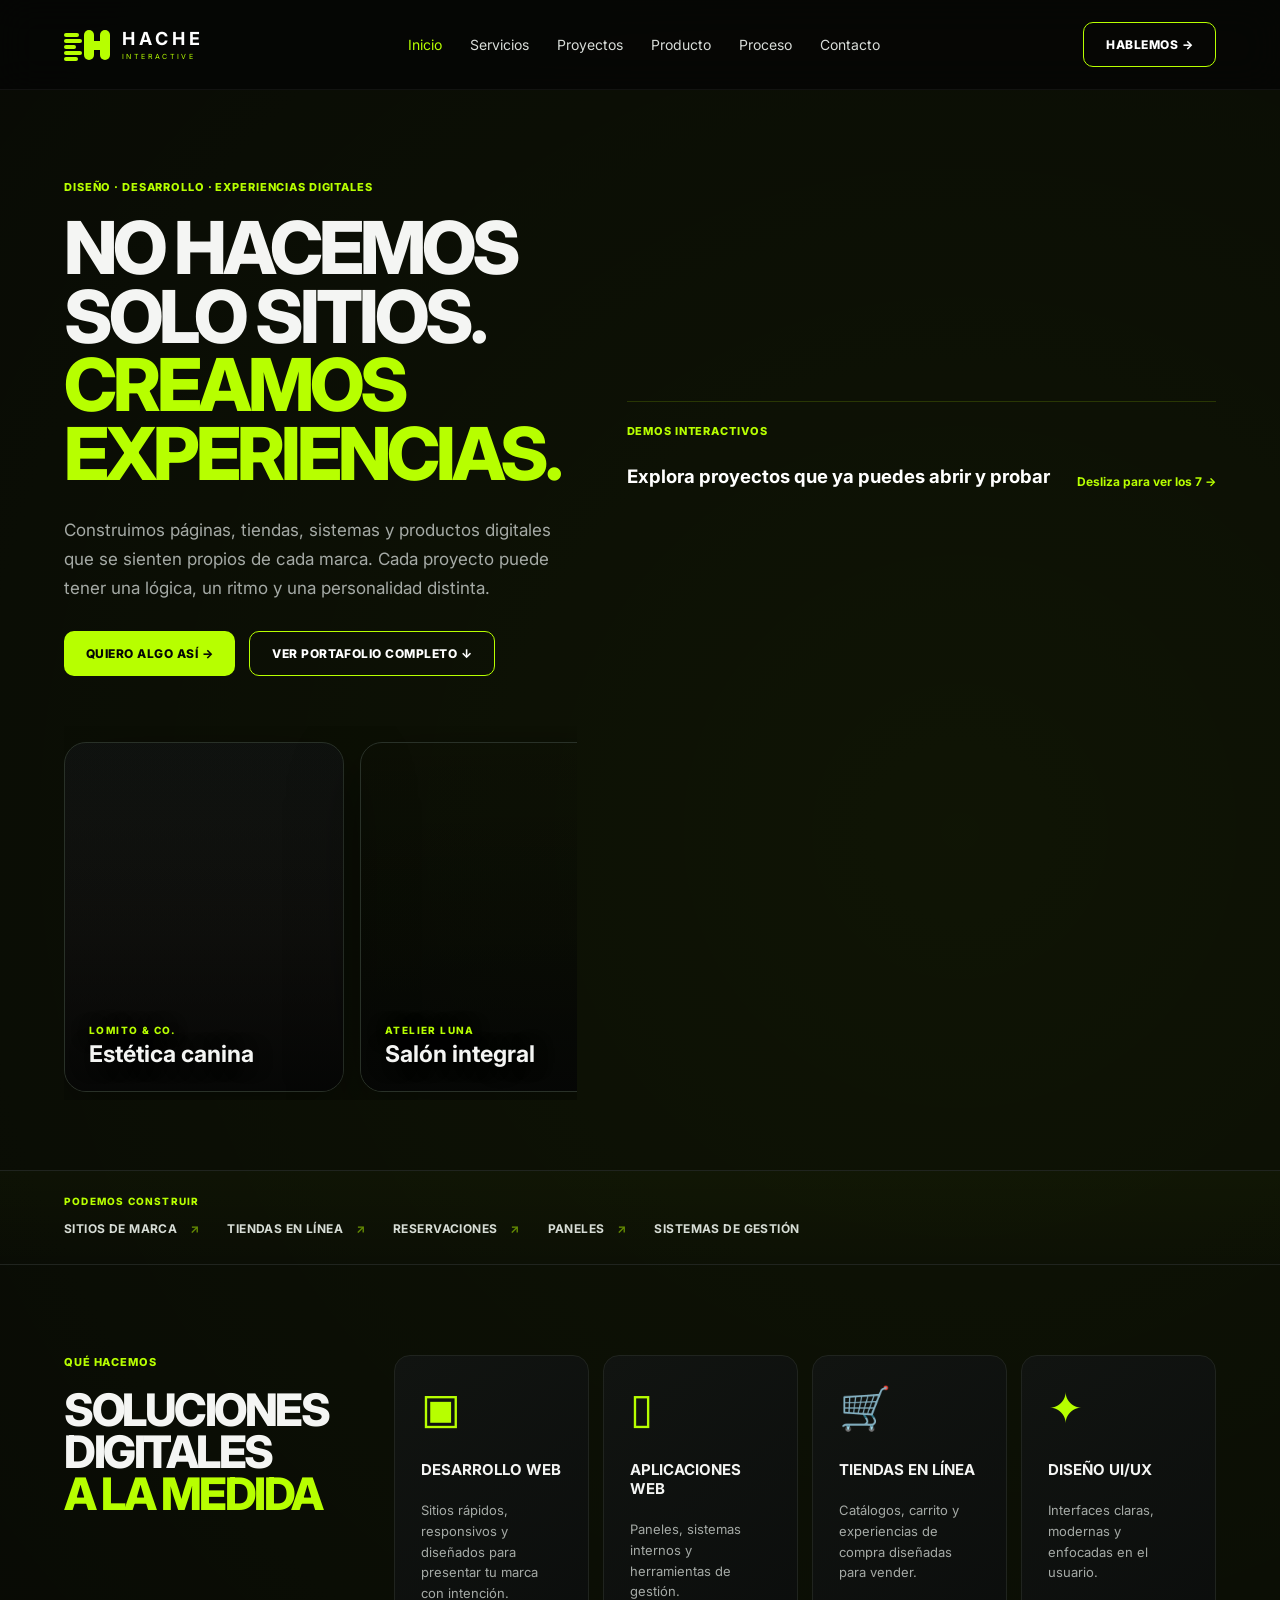
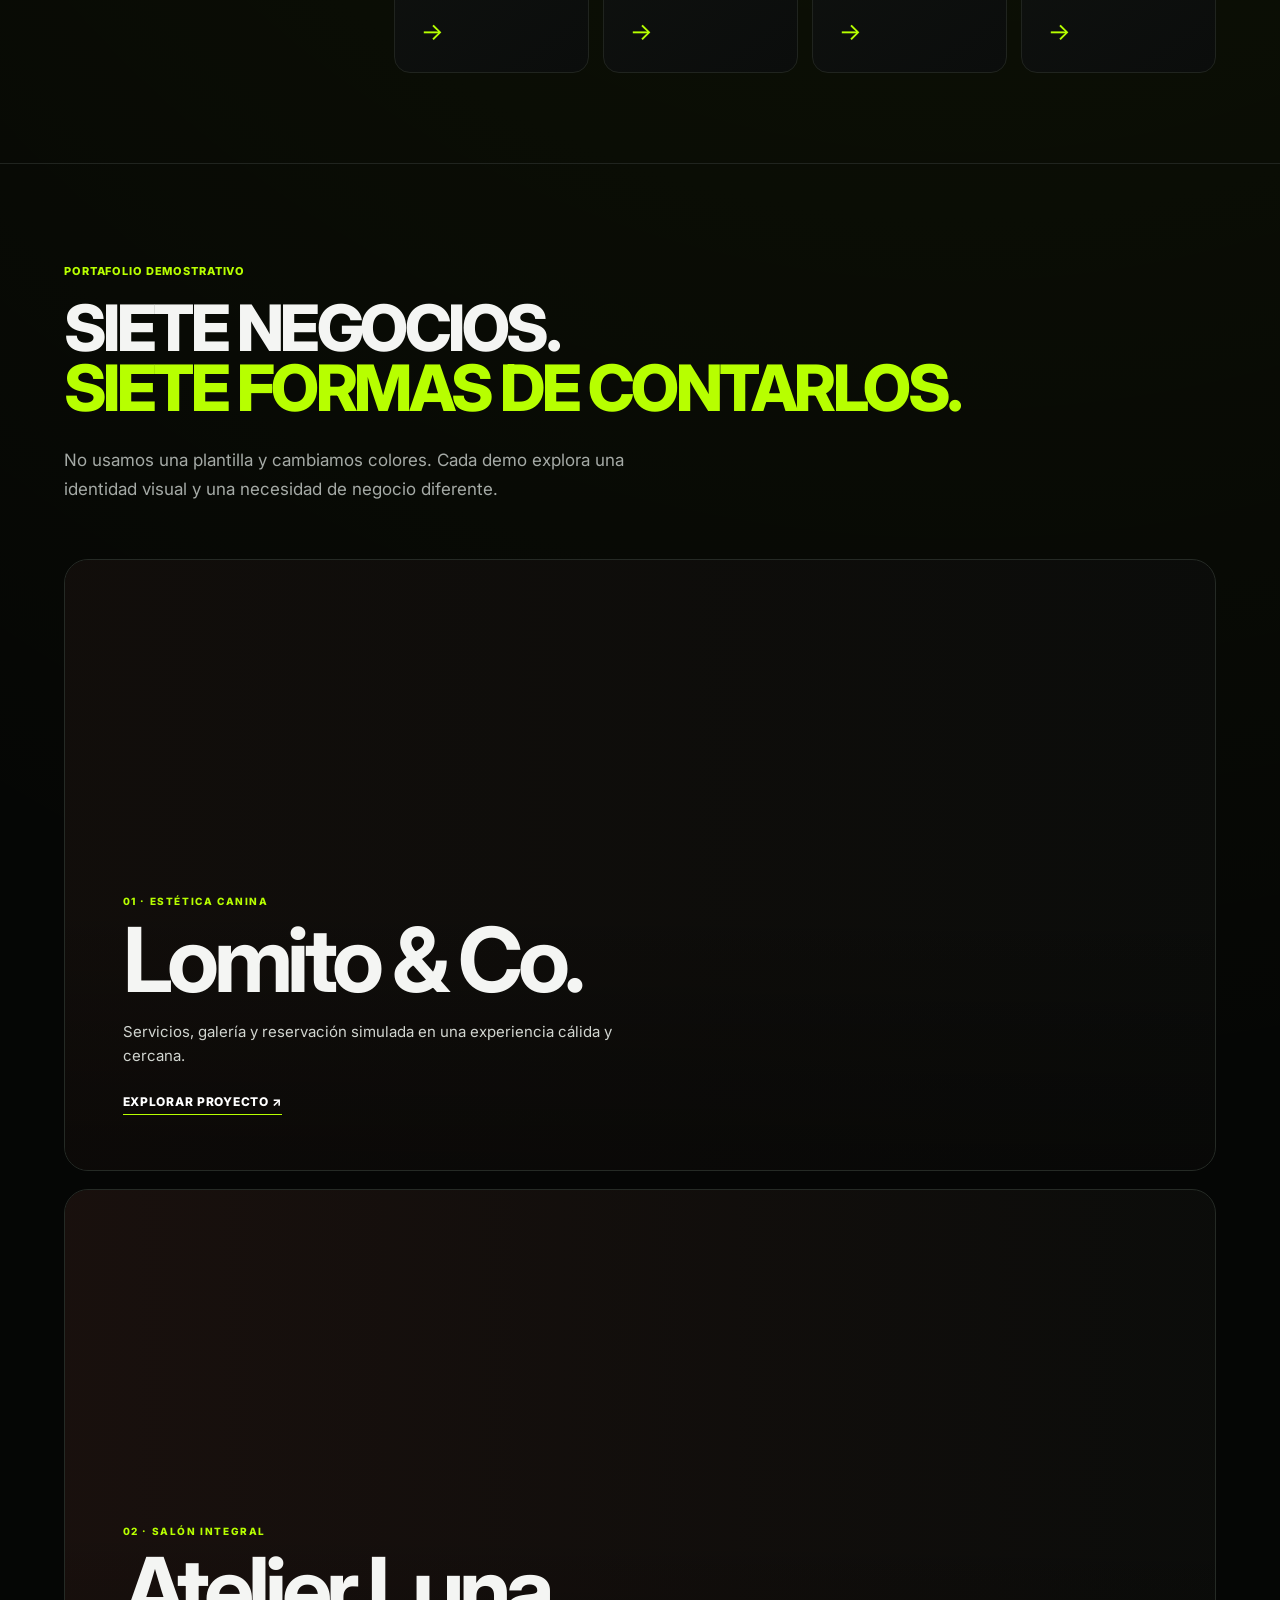
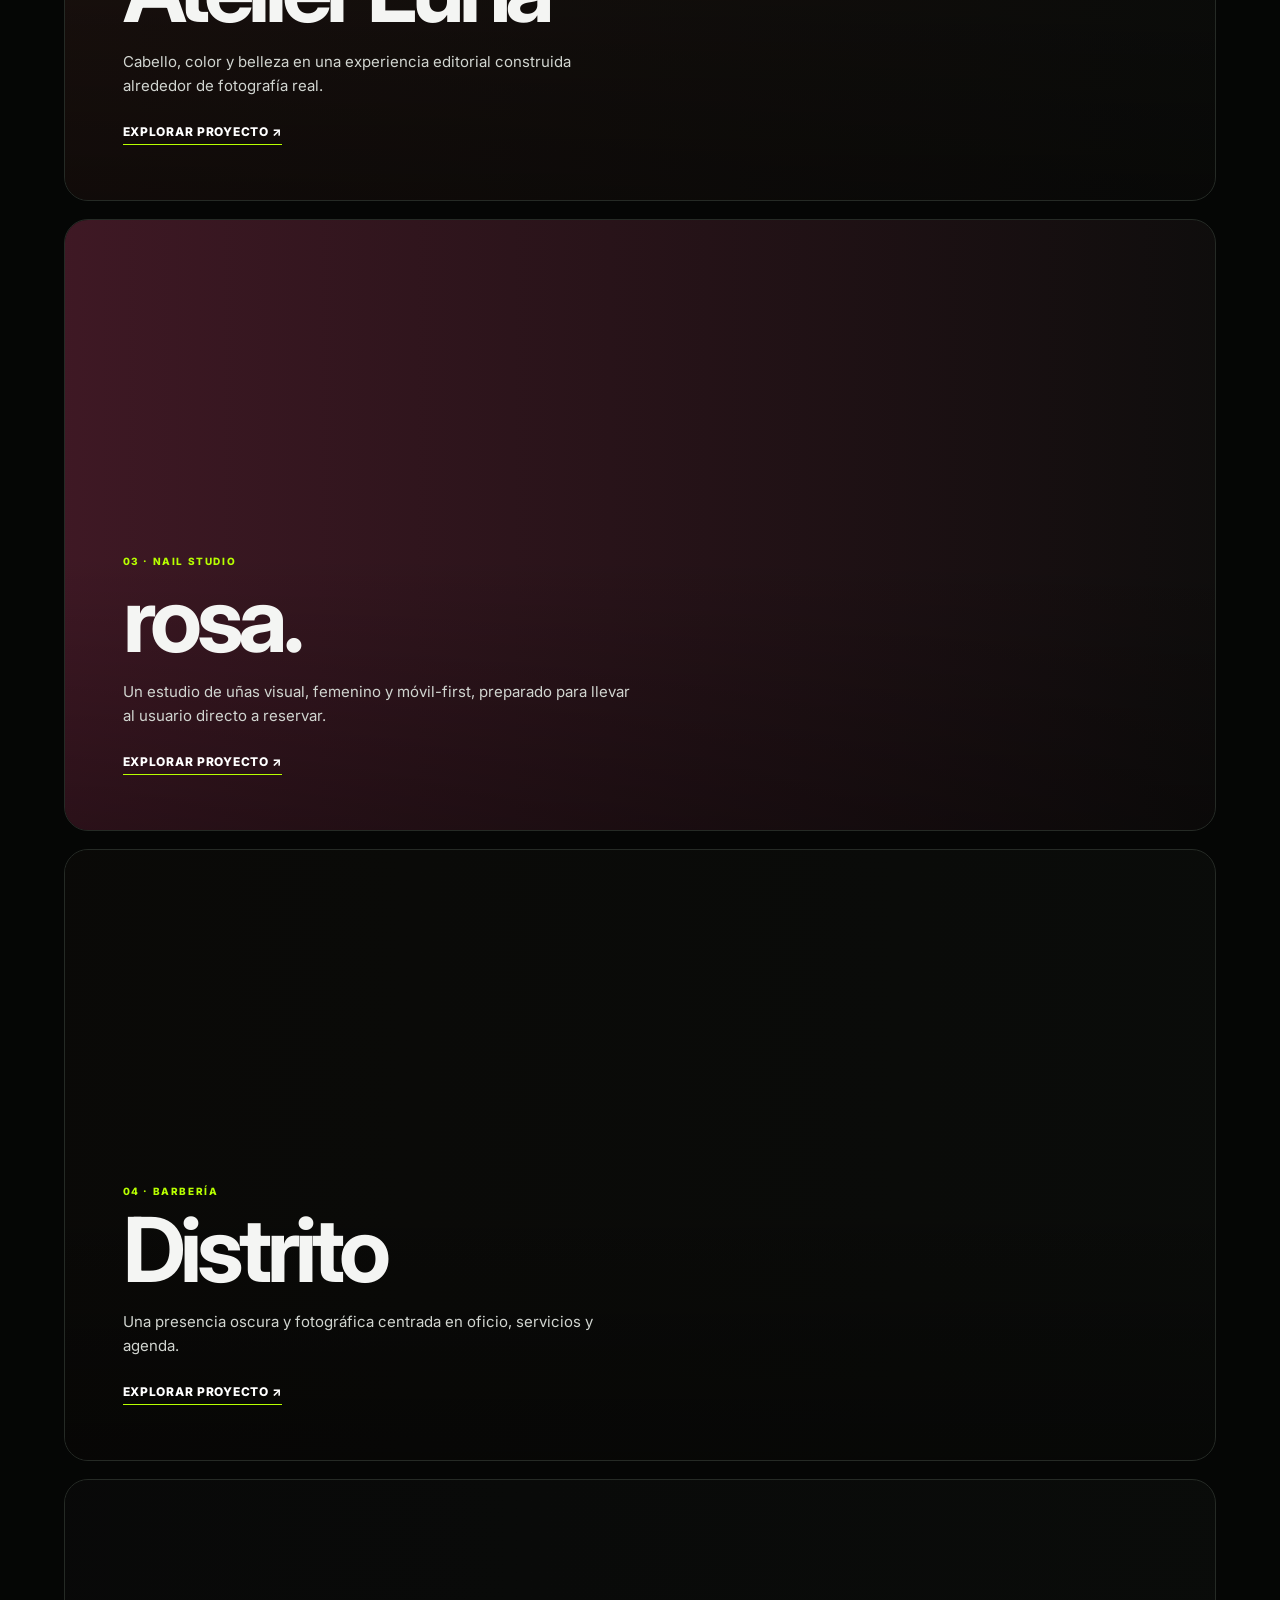
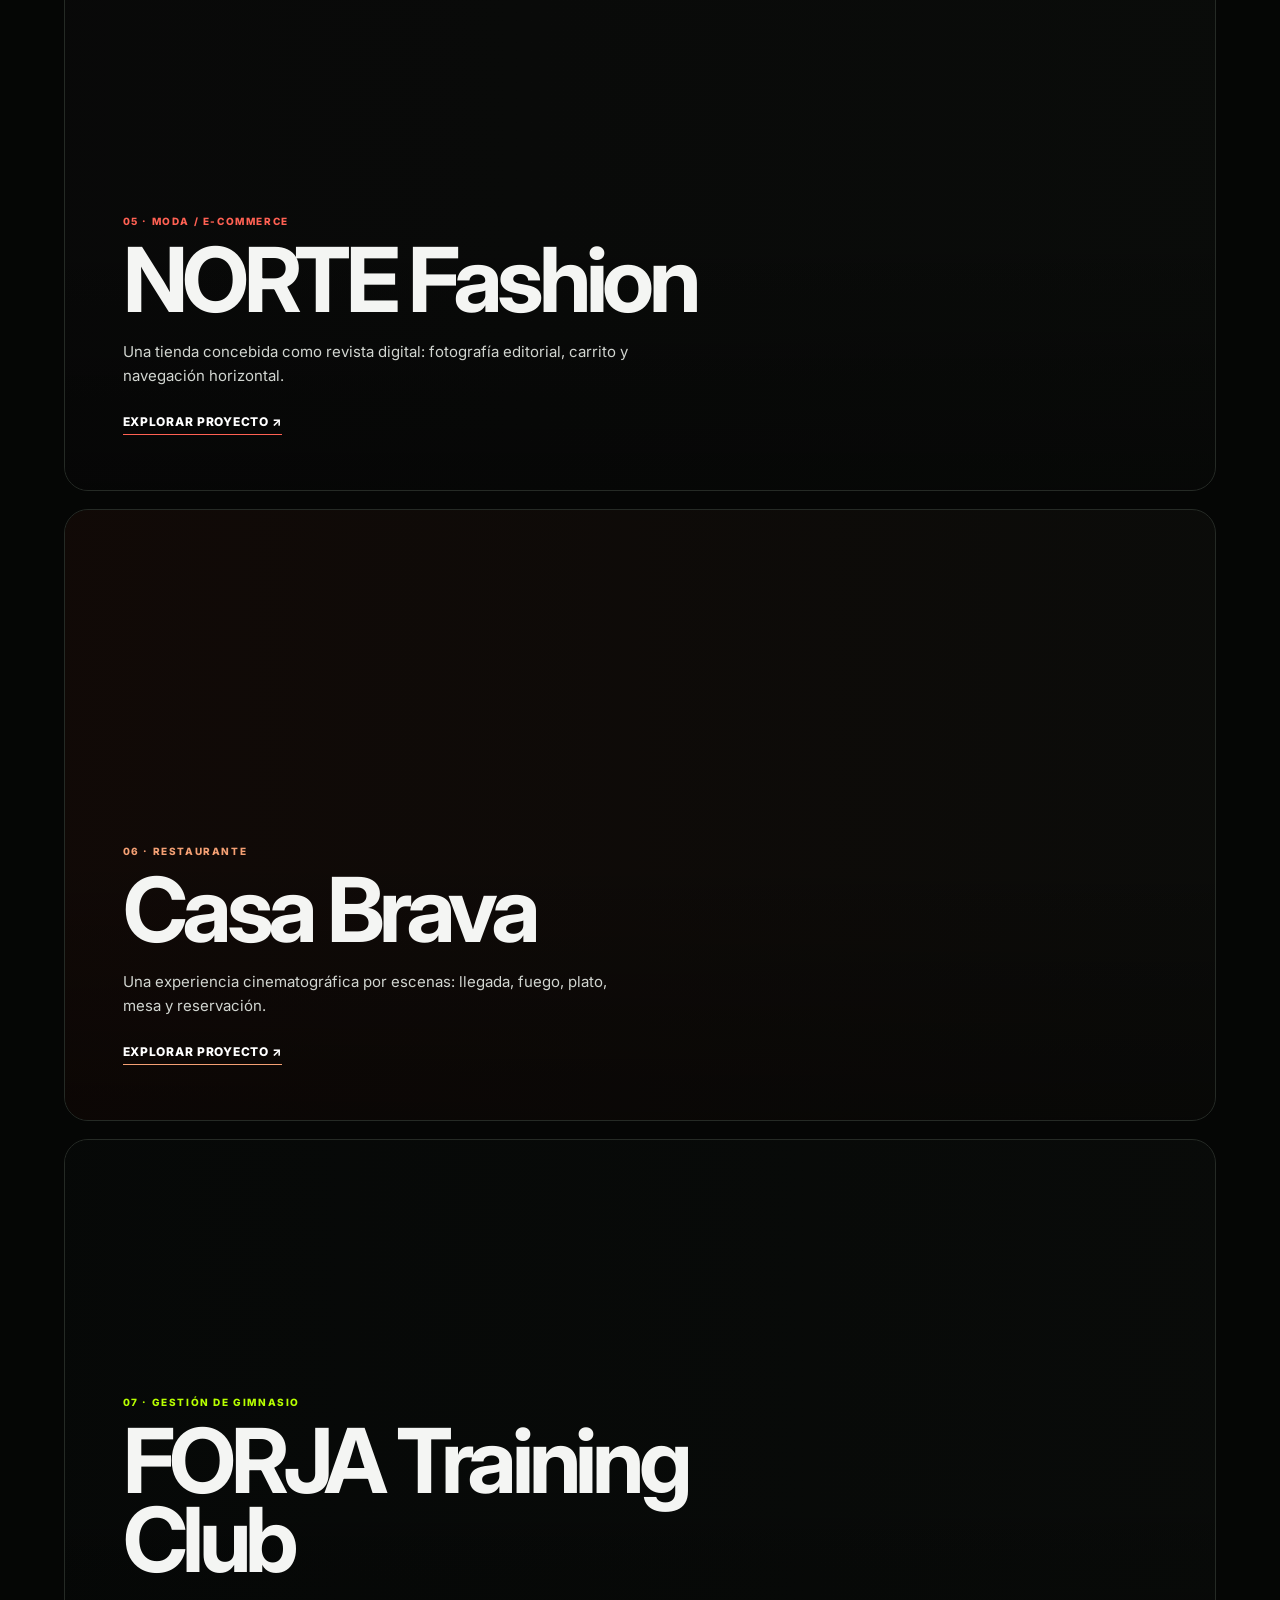
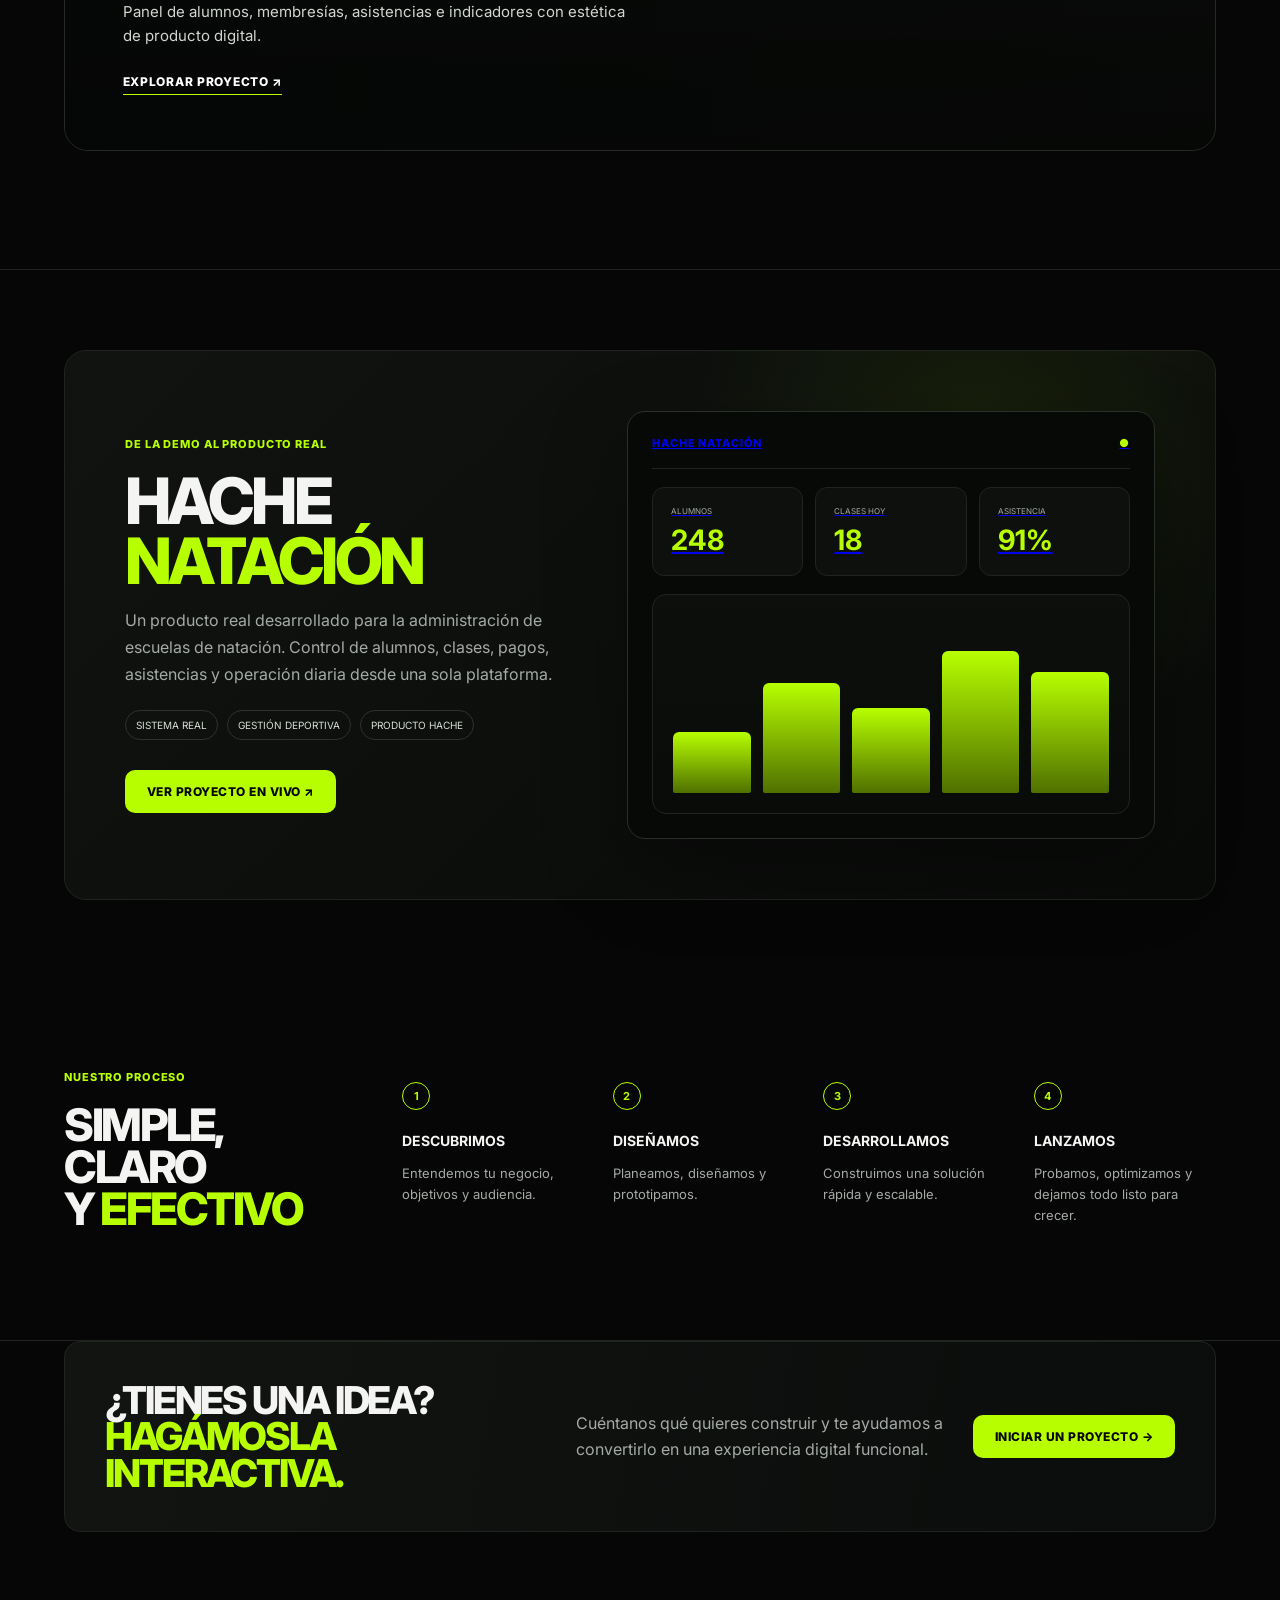
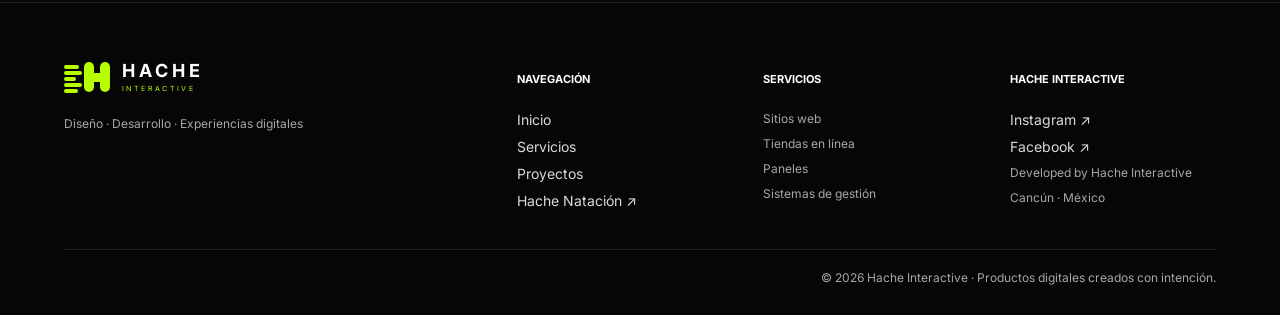
==== commit 1c6872cf: "Add Instagram and Facebook links to site footer" ====
--- a/index.html
+++ b/index.html
@@ -1 +1 @@
-<!doctype html><html lang="es"><head><meta charset="utf-8"><meta name="viewport" content="width=device-width,initial-scale=1"><meta name="description" content="Hache Interactive — Desarrollo web, aplicaciones, comercio electrónico y experiencias digitales."><title>Hache Interactive</title><link rel="preconnect" href="https://fonts.googleapis.com"><link rel="preconnect" href="https://fonts.gstatic.com" crossorigin><link href="https://fonts.googleapis.com/css2?family=Inter:wght@400;500;600;700;800&display=swap" rel="stylesheet"><link rel="stylesheet" href="css/main.css"><link rel="stylesheet" href="css/showcase-polish.css?v=20260820-0848"></head><body><header class="site-header"><a class="brand" href="#inicio"><span class="brand-mark"><i></i><i></i><i></i><i></i><i></i><b></b></span><span class="brand-text"><strong>HACHE</strong><small>INTERACTIVE</small></span></a><button class="menu-toggle">☰</button><nav class="nav"><a class="active" href="#inicio">Inicio</a><a href="#servicios">Servicios</a><a href="#proyectos">Proyectos</a><a href="#producto">Producto</a><a href="#nosotros">Proceso</a><a href="#contacto">Contacto</a></nav><a class="btn btn-outline header-cta" href="https://wa.me/529982655834?text=Hola%20Hache%20Interactive%2C%20quiero%20cotizar%20un%20proyecto" target="_blank" rel="noopener">Hablemos →</a></header><main><section class="hero hero-updated" id="inicio"><div class="hero-copy reveal"><span class="eyebrow">DISEÑO · DESARROLLO · EXPERIENCIAS DIGITALES</span><h1>NO HACEMOS<br>SOLO SITIOS.<br><em>CREAMOS<br>EXPERIENCIAS.</em></h1><p>Construimos páginas, tiendas, sistemas y productos digitales que se sienten propios de cada marca. Cada proyecto puede tener una lógica, un ritmo y una personalidad distinta.</p><div class="hero-actions"><a class="btn btn-primary" href="https://wa.me/529982655834?text=Hola%20Hache%20Interactive%2C%20quiero%20cotizar%20un%20proyecto" target="_blank" rel="noopener">Quiero algo así →</a><a class="btn btn-outline" href="#proyectos">Ver portafolio completo ↓</a></div></div><div class="demo-preview-head reveal"><div><span class="eyebrow">DEMOS INTERACTIVOS</span><strong>Explora proyectos que ya puedes abrir y probar</strong></div><small>Desliza para ver los 7 →</small></div><div class="hero-art hero-showcase reveal" style="display:flex;gap:16px;overflow-x:auto;overflow-y:hidden;scroll-snap-type:x mandatory;overscroll-behavior-x:contain;justify-content:flex-start"><a class="showcase-frame" href="demos/lomito/" style="flex:0 0 min(78vw,280px);scroll-snap-align:start;background-image:linear-gradient(180deg,rgba(0,0,0,.03),rgba(19,14,11,.62)),url('https://images.unsplash.com/photo-1583337130417-3346a1be7dee?auto=format&fit=crop&w=1100&q=86')!important"><span>LOMITO &amp; CO.</span><b>Estética canina</b></a><a class="showcase-frame frame-a" href="demos/atelier-luna/" style="flex:0 0 min(78vw,280px);scroll-snap-align:start"><span>ATELIER LUNA</span><b>Salón integral</b></a><a class="showcase-frame frame-b" href="demos/rosa-nails/" style="flex:0 0 min(78vw,280px);scroll-snap-align:start"><span>ROSA NAILS</span><b>Nail studio</b></a><a class="showcase-frame frame-c" href="demos/distrito-barber/" style="flex:0 0 min(78vw,280px);scroll-snap-align:start"><span>DISTRITO</span><b>Barbería</b></a><a class="showcase-frame" href="demos/norte/" style="flex:0 0 min(78vw,280px);scroll-snap-align:start;background-image:linear-gradient(180deg,rgba(0,0,0,.03),rgba(8,8,8,.58)),url('https://images.unsplash.com/photo-1529139574466-a303027c1d8b?auto=format&fit=crop&w=1100&q=86')!important"><span style="color:#ff8c82">NORTE FASHION</span><b>Moda / e-commerce</b></a><a class="showcase-frame" href="demos/casa-brava/" style="flex:0 0 min(78vw,280px);scroll-snap-align:start;background-image:linear-gradient(180deg,rgba(0,0,0,.03),rgba(18,9,6,.62)),url('https://images.unsplash.com/photo-1753019491860-128b7763f8ee?auto=format&fit=crop&w=1100&q=86')!important"><span style="color:#f4a074">CASA BRAVA</span><b>Restaurante</b></a><a class="showcase-frame" href="demos/forja/" style="flex:0 0 min(78vw,280px);scroll-snap-align:start;background-image:linear-gradient(180deg,rgba(0,0,0,.03),rgba(5,7,6,.72)),url('https://images.unsplash.com/photo-1571019613454-1cb2f99b2d8b?auto=format&fit=crop&w=1100&q=86')!important"><span>FORJA</span><b>Gestión de gimnasio</b></a></div></section><section class="trust-strip"><span>Podemos construir</span><div class="logos"><b>SITIOS DE MARCA</b><b>TIENDAS EN LÍNEA</b><b>RESERVACIONES</b><b>PANELES</b><b>SISTEMAS DE GESTIÓN</b></div></section><section class="section services" id="servicios"><div class="section-heading reveal"><span class="eyebrow">QUÉ HACEMOS</span><h2>SOLUCIONES<br>DIGITALES<br><em>A LA MEDIDA</em></h2></div><div class="service-grid"><article class="card reveal"><div class="icon">▣</div><h3>Desarrollo web</h3><p>Sitios rápidos, responsivos y diseñados para presentar tu marca con intención.</p><a href="#contacto">→</a></article><article class="card reveal"><div class="icon">▯</div><h3>Aplicaciones web</h3><p>Paneles, sistemas internos y herramientas de gestión.</p><a href="#contacto">→</a></article><article class="card reveal"><div class="icon">🛒</div><h3>Tiendas en línea</h3><p>Catálogos, carrito y experiencias de compra diseñadas para vender.</p><a href="#contacto">→</a></article><article class="card reveal"><div class="icon">✦</div><h3>Diseño UI/UX</h3><p>Interfaces claras, modernas y enfocadas en el usuario.</p><a href="#contacto">→</a></article></div></section><section class="projects-immersive" id="proyectos"><div class="projects-intro reveal"><span class="eyebrow">PORTAFOLIO DEMOSTRATIVO</span><h2>SIETE NEGOCIOS.<br><em>SIETE FORMAS DE CONTARLOS.</em></h2><p>No usamos una plantilla y cambiamos colores. Cada demo explora una identidad visual y una necesidad de negocio diferente.</p></div><div class="project-feature lomito reveal"><a class="project-bg" href="demos/lomito/" style="background-image:linear-gradient(90deg,rgba(19,14,11,.82),rgba(19,14,11,.12)),url('https://images.unsplash.com/photo-1583337130417-3346a1be7dee?auto=format&fit=crop&w=1800&q=86')"></a><div class="feature-copy"><span>01 · ESTÉTICA CANINA</span><h3>Lomito & Co.</h3><p>Servicios, galería y reservación simulada en una experiencia cálida y cercana.</p><a href="demos/lomito/">Explorar proyecto ↗</a></div></div><div class="project-feature reveal"><a class="project-bg" href="demos/atelier-luna/" style="background-image:linear-gradient(90deg,rgba(28,17,14,.82),rgba(28,17,14,.08)),url('https://images.unsplash.com/photo-1560066984-138dadb4c035?auto=format&fit=crop&w=1800&q=88')"></a><div class="feature-copy"><span>02 · SALÓN INTEGRAL</span><h3>Atelier Luna</h3><p>Cabello, color y belleza en una experiencia editorial construida alrededor de fotografía real.</p><a href="demos/atelier-luna/">Explorar proyecto ↗</a></div></div><div class="project-feature reveal"><a class="project-bg" href="demos/rosa-nails/" style="background-image:linear-gradient(90deg,rgba(74,27,42,.82),rgba(74,27,42,.08)),url('https://images.unsplash.com/photo-1632345031435-8727f6897d53?auto=format&fit=crop&w=1800&q=88')"></a><div class="feature-copy"><span>03 · NAIL STUDIO</span><h3>rosa.</h3><p>Un estudio de uñas visual, femenino y móvil-first, preparado para llevar al usuario directo a reservar.</p><a href="demos/rosa-nails/">Explorar proyecto ↗</a></div></div><div class="project-feature reveal"><a class="project-bg" href="demos/distrito-barber/" style="background-image:linear-gradient(90deg,rgba(10,9,7,.9),rgba(10,9,7,.12)),url('https://images.unsplash.com/photo-1503951914875-452162b0f3f1?auto=format&fit=crop&w=1800&q=88')"></a><div class="feature-copy"><span>04 · BARBERÍA</span><h3>Distrito</h3><p>Una presencia oscura y fotográfica centrada en oficio, servicios y agenda.</p><a href="demos/distrito-barber/">Explorar proyecto ↗</a></div></div><div class="project-feature norte reveal"><a class="project-bg" href="demos/norte/" style="background-image:linear-gradient(90deg,rgba(8,8,8,.78),rgba(8,8,8,.08)),url('https://images.unsplash.com/photo-1529139574466-a303027c1d8b?auto=format&fit=crop&w=1800&q=88')"></a><div class="feature-copy"><span>05 · MODA / E-COMMERCE</span><h3>NORTE Fashion</h3><p>Una tienda concebida como revista digital: fotografía editorial, carrito y navegación horizontal.</p><a href="demos/norte/">Explorar proyecto ↗</a></div></div><div class="project-feature brava reveal"><a class="project-bg" href="demos/casa-brava/" style="background-image:linear-gradient(90deg,rgba(18,9,6,.86),rgba(18,9,6,.12)),url('https://images.unsplash.com/photo-1753019491860-128b7763f8ee?auto=format&fit=crop&w=1800&q=88')"></a><div class="feature-copy"><span>06 · RESTAURANTE</span><h3>Casa Brava</h3><p>Una experiencia cinematográfica por escenas: llegada, fuego, plato, mesa y reservación.</p><a href="demos/casa-brava/">Explorar proyecto ↗</a></div></div><div class="project-feature forja reveal"><a class="project-bg" href="demos/forja/" style="background-image:linear-gradient(90deg,rgba(5,7,6,.9),rgba(5,7,6,.28)),url('https://images.unsplash.com/photo-1534438327276-14e5300c3a48?auto=format&fit=crop&w=1800&q=86')"></a><div class="feature-copy"><span>07 · GESTIÓN DE GIMNASIO</span><h3>FORJA Training Club</h3><p>Panel de alumnos, membresías, asistencias e indicadores con estética de producto digital.</p><a href="demos/forja/">Explorar proyecto ↗</a></div></div></section><section class="product-showcase" id="producto"><div class="product-copy reveal"><span class="eyebrow">DE LA DEMO AL PRODUCTO REAL</span><h2>HACHE<br><em>NATACIÓN</em></h2><p>Un producto real desarrollado para la administración de escuelas de natación. Control de alumnos, clases, pagos, asistencias y operación diaria desde una sola plataforma.</p><div class="product-tags"><span>Sistema real</span><span>Gestión deportiva</span><span>Producto Hache</span></div><a class="btn btn-primary" href="https://hnatacion.com" target="_blank" rel="noopener">Ver proyecto en vivo ↗</a></div><a class="product-ui reveal" href="https://hnatacion.com" target="_blank" rel="noopener"><div class="ui-top"><span>HACHE NATACIÓN</span><b>●</b></div><div class="ui-stats"><div><small>ALUMNOS</small><strong>248</strong></div><div><small>CLASES HOY</small><strong>18</strong></div><div><small>ASISTENCIA</small><strong>91%</strong></div></div><div class="ui-panel"><span></span><span></span><span></span><span></span><span></span></div></a></section><section class="section process" id="nosotros"><div class="section-heading reveal"><span class="eyebrow">NUESTRO PROCESO</span><h2>SIMPLE, CLARO<br>Y <em>EFECTIVO</em></h2></div><div class="steps"><div class="step reveal"><b>1</b><h3>Descubrimos</h3><p>Entendemos tu negocio, objetivos y audiencia.</p></div><div class="step reveal"><b>2</b><h3>Diseñamos</h3><p>Planeamos, diseñamos y prototipamos.</p></div><div class="step reveal"><b>3</b><h3>Desarrollamos</h3><p>Construimos una solución rápida y escalable.</p></div><div class="step reveal"><b>4</b><h3>Lanzamos</h3><p>Probamos, optimizamos y dejamos todo listo para crecer.</p></div></div></section><section class="cta reveal" id="contacto"><h2>¿TIENES UNA IDEA?<br><em>HAGÁMOSLA INTERACTIVA.</em></h2><p>Cuéntanos qué quieres construir y te ayudamos a convertirlo en una experiencia digital funcional.</p><a class="btn btn-primary" href="https://wa.me/529982655834?text=Hola%20Hache%20Interactive%2C%20quiero%20iniciar%20un%20proyecto" target="_blank" rel="noopener">Iniciar un proyecto →</a></section></main><footer><div class="footer-brand"><div class="brand compact"><span class="brand-mark"><i></i><i></i><i></i><i></i><i></i><b></b></span><span class="brand-text"><strong>HACHE</strong><small>INTERACTIVE</small></span></div><p>Diseño · Desarrollo · Experiencias digitales</p></div><div><h4>Navegación</h4><a href="#inicio">Inicio</a><a href="#servicios">Servicios</a><a href="#proyectos">Proyectos</a><a href="https://hnatacion.com" target="_blank" rel="noopener">Hache Natación ↗</a></div><div><h4>Servicios</h4><span>Sitios web</span><span>Tiendas en línea</span><span>Paneles</span><span>Sistemas de gestión</span></div><div><h4>Hache Interactive</h4><span>Developed by Hache Interactive</span><span>Cancún · México</span></div><div class="copyright">© 2026 Hache Interactive · Productos digitales creados con intención.</div></footer><script>document.querySelectorAll('.project-feature').forEach(card=>{const link=card.querySelector('.project-bg');if(!link)return;card.style.cursor='pointer';card.setAttribute('role','link');card.setAttribute('tabindex','0');const go=()=>window.location.href=link.href;card.addEventListener('click',e=>{if(e.target.closest('a'))return;go()});card.addEventListener('keydown',e=>{if(e.key==='Enter'||e.key===' '){e.preventDefault();go()}})});</script><script src="js/main.js"></script></body></html>+<!doctype html><html lang="es"><head><meta charset="utf-8"><meta name="viewport" content="width=device-width,initial-scale=1"><meta name="description" content="Hache Interactive — Desarrollo web, aplicaciones, comercio electrónico y experiencias digitales."><title>Hache Interactive</title><link rel="preconnect" href="https://fonts.googleapis.com"><link rel="preconnect" href="https://fonts.gstatic.com" crossorigin><link href="https://fonts.googleapis.com/css2?family=Inter:wght@400;500;600;700;800&display=swap" rel="stylesheet"><link rel="stylesheet" href="css/main.css"><link rel="stylesheet" href="css/showcase-polish.css?v=20260820-0848"></head><body><header class="site-header"><a class="brand" href="#inicio"><span class="brand-mark"><i></i><i></i><i></i><i></i><i></i><b></b></span><span class="brand-text"><strong>HACHE</strong><small>INTERACTIVE</small></span></a><button class="menu-toggle">☰</button><nav class="nav"><a class="active" href="#inicio">Inicio</a><a href="#servicios">Servicios</a><a href="#proyectos">Proyectos</a><a href="#producto">Producto</a><a href="#nosotros">Proceso</a><a href="#contacto">Contacto</a></nav><a class="btn btn-outline header-cta" href="https://wa.me/529982655834?text=Hola%20Hache%20Interactive%2C%20quiero%20cotizar%20un%20proyecto" target="_blank" rel="noopener">Hablemos →</a></header><main><section class="hero hero-updated" id="inicio"><div class="hero-copy reveal"><span class="eyebrow">DISEÑO · DESARROLLO · EXPERIENCIAS DIGITALES</span><h1>NO HACEMOS<br>SOLO SITIOS.<br><em>CREAMOS<br>EXPERIENCIAS.</em></h1><p>Construimos páginas, tiendas, sistemas y productos digitales que se sienten propios de cada marca. Cada proyecto puede tener una lógica, un ritmo y una personalidad distinta.</p><div class="hero-actions"><a class="btn btn-primary" href="https://wa.me/529982655834?text=Hola%20Hache%20Interactive%2C%20quiero%20cotizar%20un%20proyecto" target="_blank" rel="noopener">Quiero algo así →</a><a class="btn btn-outline" href="#proyectos">Ver portafolio completo ↓</a></div></div><div class="demo-preview-head reveal"><div><span class="eyebrow">DEMOS INTERACTIVOS</span><strong>Explora proyectos que ya puedes abrir y probar</strong></div><small>Desliza para ver los 7 →</small></div><div class="hero-art hero-showcase reveal" style="display:flex;gap:16px;overflow-x:auto;overflow-y:hidden;scroll-snap-type:x mandatory;overscroll-behavior-x:contain;justify-content:flex-start"><a class="showcase-frame" href="demos/lomito/" style="flex:0 0 min(78vw,280px);scroll-snap-align:start;background-image:linear-gradient(180deg,rgba(0,0,0,.03),rgba(19,14,11,.62)),url('https://images.unsplash.com/photo-1583337130417-3346a1be7dee?auto=format&fit=crop&w=1100&q=86')!important"><span>LOMITO &amp; CO.</span><b>Estética canina</b></a><a class="showcase-frame frame-a" href="demos/atelier-luna/" style="flex:0 0 min(78vw,280px);scroll-snap-align:start"><span>ATELIER LUNA</span><b>Salón integral</b></a><a class="showcase-frame frame-b" href="demos/rosa-nails/" style="flex:0 0 min(78vw,280px);scroll-snap-align:start"><span>ROSA NAILS</span><b>Nail studio</b></a><a class="showcase-frame frame-c" href="demos/distrito-barber/" style="flex:0 0 min(78vw,280px);scroll-snap-align:start"><span>DISTRITO</span><b>Barbería</b></a><a class="showcase-frame" href="demos/norte/" style="flex:0 0 min(78vw,280px);scroll-snap-align:start;background-image:linear-gradient(180deg,rgba(0,0,0,.03),rgba(8,8,8,.58)),url('https://images.unsplash.com/photo-1529139574466-a303027c1d8b?auto=format&fit=crop&w=1100&q=86')!important"><span style="color:#ff8c82">NORTE FASHION</span><b>Moda / e-commerce</b></a><a class="showcase-frame" href="demos/casa-brava/" style="flex:0 0 min(78vw,280px);scroll-snap-align:start;background-image:linear-gradient(180deg,rgba(0,0,0,.03),rgba(18,9,6,.62)),url('https://images.unsplash.com/photo-1753019491860-128b7763f8ee?auto=format&fit=crop&w=1100&q=86')!important"><span style="color:#f4a074">CASA BRAVA</span><b>Restaurante</b></a><a class="showcase-frame" href="demos/forja/" style="flex:0 0 min(78vw,280px);scroll-snap-align:start;background-image:linear-gradient(180deg,rgba(0,0,0,.03),rgba(5,7,6,.72)),url('https://images.unsplash.com/photo-1571019613454-1cb2f99b2d8b?auto=format&fit=crop&w=1100&q=86')!important"><span>FORJA</span><b>Gestión de gimnasio</b></a></div></section><section class="trust-strip"><span>Podemos construir</span><div class="logos"><b>SITIOS DE MARCA</b><b>TIENDAS EN LÍNEA</b><b>RESERVACIONES</b><b>PANELES</b><b>SISTEMAS DE GESTIÓN</b></div></section><section class="section services" id="servicios"><div class="section-heading reveal"><span class="eyebrow">QUÉ HACEMOS</span><h2>SOLUCIONES<br>DIGITALES<br><em>A LA MEDIDA</em></h2></div><div class="service-grid"><article class="card reveal"><div class="icon">▣</div><h3>Desarrollo web</h3><p>Sitios rápidos, responsivos y diseñados para presentar tu marca con intención.</p><a href="#contacto">→</a></article><article class="card reveal"><div class="icon">▯</div><h3>Aplicaciones web</h3><p>Paneles, sistemas internos y herramientas de gestión.</p><a href="#contacto">→</a></article><article class="card reveal"><div class="icon">🛒</div><h3>Tiendas en línea</h3><p>Catálogos, carrito y experiencias de compra diseñadas para vender.</p><a href="#contacto">→</a></article><article class="card reveal"><div class="icon">✦</div><h3>Diseño UI/UX</h3><p>Interfaces claras, modernas y enfocadas en el usuario.</p><a href="#contacto">→</a></article></div></section><section class="projects-immersive" id="proyectos"><div class="projects-intro reveal"><span class="eyebrow">PORTAFOLIO DEMOSTRATIVO</span><h2>SIETE NEGOCIOS.<br><em>SIETE FORMAS DE CONTARLOS.</em></h2><p>No usamos una plantilla y cambiamos colores. Cada demo explora una identidad visual y una necesidad de negocio diferente.</p></div><div class="project-feature lomito reveal"><a class="project-bg" href="demos/lomito/" style="background-image:linear-gradient(90deg,rgba(19,14,11,.82),rgba(19,14,11,.12)),url('https://images.unsplash.com/photo-1583337130417-3346a1be7dee?auto=format&fit=crop&w=1800&q=86')"></a><div class="feature-copy"><span>01 · ESTÉTICA CANINA</span><h3>Lomito & Co.</h3><p>Servicios, galería y reservación simulada en una experiencia cálida y cercana.</p><a href="demos/lomito/">Explorar proyecto ↗</a></div></div><div class="project-feature reveal"><a class="project-bg" href="demos/atelier-luna/" style="background-image:linear-gradient(90deg,rgba(28,17,14,.82),rgba(28,17,14,.08)),url('https://images.unsplash.com/photo-1560066984-138dadb4c035?auto=format&fit=crop&w=1800&q=88')"></a><div class="feature-copy"><span>02 · SALÓN INTEGRAL</span><h3>Atelier Luna</h3><p>Cabello, color y belleza en una experiencia editorial construida alrededor de fotografía real.</p><a href="demos/atelier-luna/">Explorar proyecto ↗</a></div></div><div class="project-feature reveal"><a class="project-bg" href="demos/rosa-nails/" style="background-image:linear-gradient(90deg,rgba(74,27,42,.82),rgba(74,27,42,.08)),url('https://images.unsplash.com/photo-1632345031435-8727f6897d53?auto=format&fit=crop&w=1800&q=88')"></a><div class="feature-copy"><span>03 · NAIL STUDIO</span><h3>rosa.</h3><p>Un estudio de uñas visual, femenino y móvil-first, preparado para llevar al usuario directo a reservar.</p><a href="demos/rosa-nails/">Explorar proyecto ↗</a></div></div><div class="project-feature reveal"><a class="project-bg" href="demos/distrito-barber/" style="background-image:linear-gradient(90deg,rgba(10,9,7,.9),rgba(10,9,7,.12)),url('https://images.unsplash.com/photo-1503951914875-452162b0f3f1?auto=format&fit=crop&w=1800&q=88')"></a><div class="feature-copy"><span>04 · BARBERÍA</span><h3>Distrito</h3><p>Una presencia oscura y fotográfica centrada en oficio, servicios y agenda.</p><a href="demos/distrito-barber/">Explorar proyecto ↗</a></div></div><div class="project-feature norte reveal"><a class="project-bg" href="demos/norte/" style="background-image:linear-gradient(90deg,rgba(8,8,8,.78),rgba(8,8,8,.08)),url('https://images.unsplash.com/photo-1529139574466-a303027c1d8b?auto=format&fit=crop&w=1800&q=88')"></a><div class="feature-copy"><span>05 · MODA / E-COMMERCE</span><h3>NORTE Fashion</h3><p>Una tienda concebida como revista digital: fotografía editorial, carrito y navegación horizontal.</p><a href="demos/norte/">Explorar proyecto ↗</a></div></div><div class="project-feature brava reveal"><a class="project-bg" href="demos/casa-brava/" style="background-image:linear-gradient(90deg,rgba(18,9,6,.86),rgba(18,9,6,.12)),url('https://images.unsplash.com/photo-1753019491860-128b7763f8ee?auto=format&fit=crop&w=1800&q=88')"></a><div class="feature-copy"><span>06 · RESTAURANTE</span><h3>Casa Brava</h3><p>Una experiencia cinematográfica por escenas: llegada, fuego, plato, mesa y reservación.</p><a href="demos/casa-brava/">Explorar proyecto ↗</a></div></div><div class="project-feature forja reveal"><a class="project-bg" href="demos/forja/" style="background-image:linear-gradient(90deg,rgba(5,7,6,.9),rgba(5,7,6,.28)),url('https://images.unsplash.com/photo-1534438327276-14e5300c3a48?auto=format&fit=crop&w=1800&q=86')"></a><div class="feature-copy"><span>07 · GESTIÓN DE GIMNASIO</span><h3>FORJA Training Club</h3><p>Panel de alumnos, membresías, asistencias e indicadores con estética de producto digital.</p><a href="demos/forja/">Explorar proyecto ↗</a></div></div></section><section class="product-showcase" id="producto"><div class="product-copy reveal"><span class="eyebrow">DE LA DEMO AL PRODUCTO REAL</span><h2>HACHE<br><em>NATACIÓN</em></h2><p>Un producto real desarrollado para la administración de escuelas de natación. Control de alumnos, clases, pagos, asistencias y operación diaria desde una sola plataforma.</p><div class="product-tags"><span>Sistema real</span><span>Gestión deportiva</span><span>Producto Hache</span></div><a class="btn btn-primary" href="https://hnatacion.com" target="_blank" rel="noopener">Ver proyecto en vivo ↗</a></div><a class="product-ui reveal" href="https://hnatacion.com" target="_blank" rel="noopener"><div class="ui-top"><span>HACHE NATACIÓN</span><b>●</b></div><div class="ui-stats"><div><small>ALUMNOS</small><strong>248</strong></div><div><small>CLASES HOY</small><strong>18</strong></div><div><small>ASISTENCIA</small><strong>91%</strong></div></div><div class="ui-panel"><span></span><span></span><span></span><span></span><span></span></div></a></section><section class="section process" id="nosotros"><div class="section-heading reveal"><span class="eyebrow">NUESTRO PROCESO</span><h2>SIMPLE, CLARO<br>Y <em>EFECTIVO</em></h2></div><div class="steps"><div class="step reveal"><b>1</b><h3>Descubrimos</h3><p>Entendemos tu negocio, objetivos y audiencia.</p></div><div class="step reveal"><b>2</b><h3>Diseñamos</h3><p>Planeamos, diseñamos y prototipamos.</p></div><div class="step reveal"><b>3</b><h3>Desarrollamos</h3><p>Construimos una solución rápida y escalable.</p></div><div class="step reveal"><b>4</b><h3>Lanzamos</h3><p>Probamos, optimizamos y dejamos todo listo para crecer.</p></div></div></section><section class="cta reveal" id="contacto"><h2>¿TIENES UNA IDEA?<br><em>HAGÁMOSLA INTERACTIVA.</em></h2><p>Cuéntanos qué quieres construir y te ayudamos a convertirlo en una experiencia digital funcional.</p><a class="btn btn-primary" href="https://wa.me/529982655834?text=Hola%20Hache%20Interactive%2C%20quiero%20iniciar%20un%20proyecto" target="_blank" rel="noopener">Iniciar un proyecto →</a></section></main><footer><div class="footer-brand"><div class="brand compact"><span class="brand-mark"><i></i><i></i><i></i><i></i><i></i><b></b></span><span class="brand-text"><strong>HACHE</strong><small>INTERACTIVE</small></span></div><p>Diseño · Desarrollo · Experiencias digitales</p></div><div><h4>Navegación</h4><a href="#inicio">Inicio</a><a href="#servicios">Servicios</a><a href="#proyectos">Proyectos</a><a href="https://hnatacion.com" target="_blank" rel="noopener">Hache Natación ↗</a></div><div><h4>Servicios</h4><span>Sitios web</span><span>Tiendas en línea</span><span>Paneles</span><span>Sistemas de gestión</span></div><div><h4>Hache Interactive</h4><a href="https://www.instagram.com/hacheinteractive/" target="_blank" rel="noopener" aria-label="Instagram de Hache Interactive">Instagram ↗</a><a href="https://www.facebook.com/hacheinteractive" target="_blank" rel="noopener" aria-label="Facebook de Hache Interactive">Facebook ↗</a><span>Developed by Hache Interactive</span><span>Cancún · México</span></div><div class="copyright">© 2026 Hache Interactive · Productos digitales creados con intención.</div></footer><script>document.querySelectorAll('.project-feature').forEach(card=>{const link=card.querySelector('.project-bg');if(!link)return;card.style.cursor='pointer';card.setAttribute('role','link');card.setAttribute('tabindex','0');const go=()=>window.location.href=link.href;card.addEventListener('click',e=>{if(e.target.closest('a'))return;go()});card.addEventListener('keydown',e=>{if(e.key==='Enter'||e.key===' '){e.preventDefault();go()}})});</script><script src="js/main.js"></script></body></html>
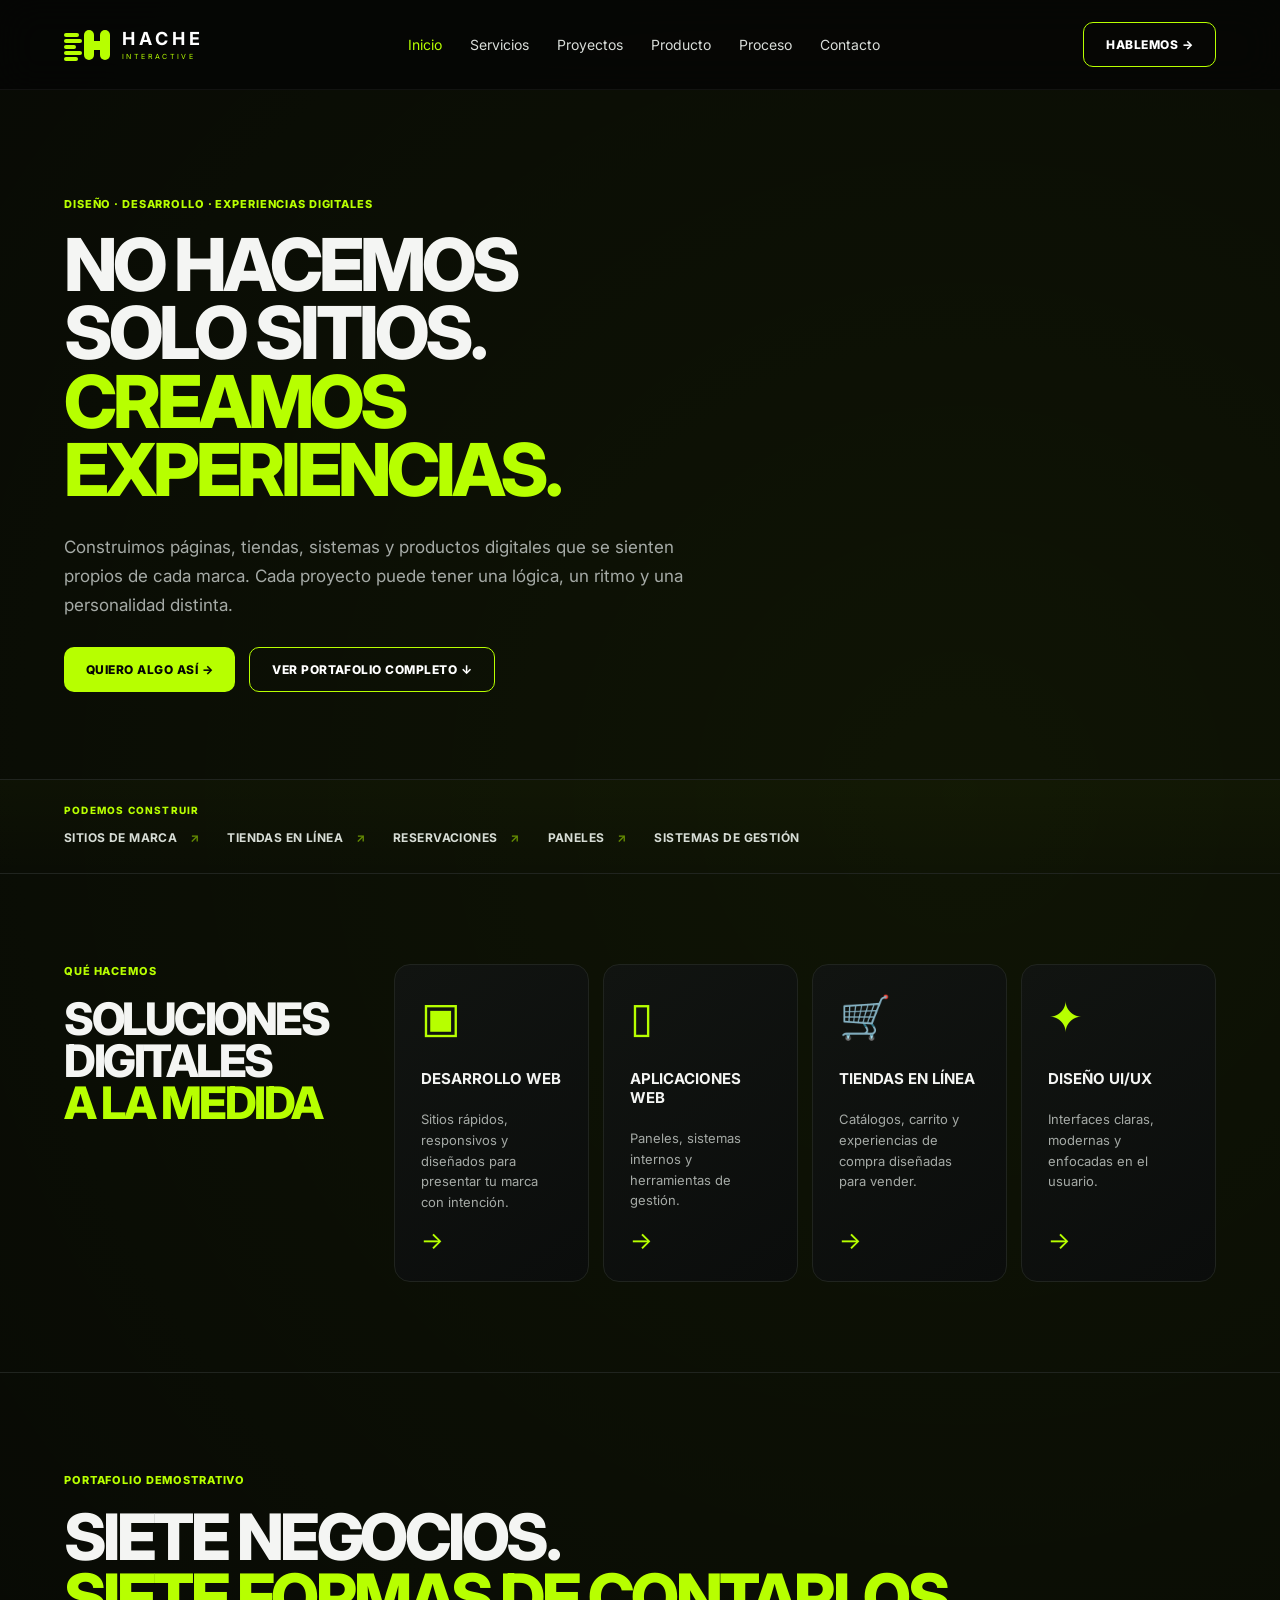
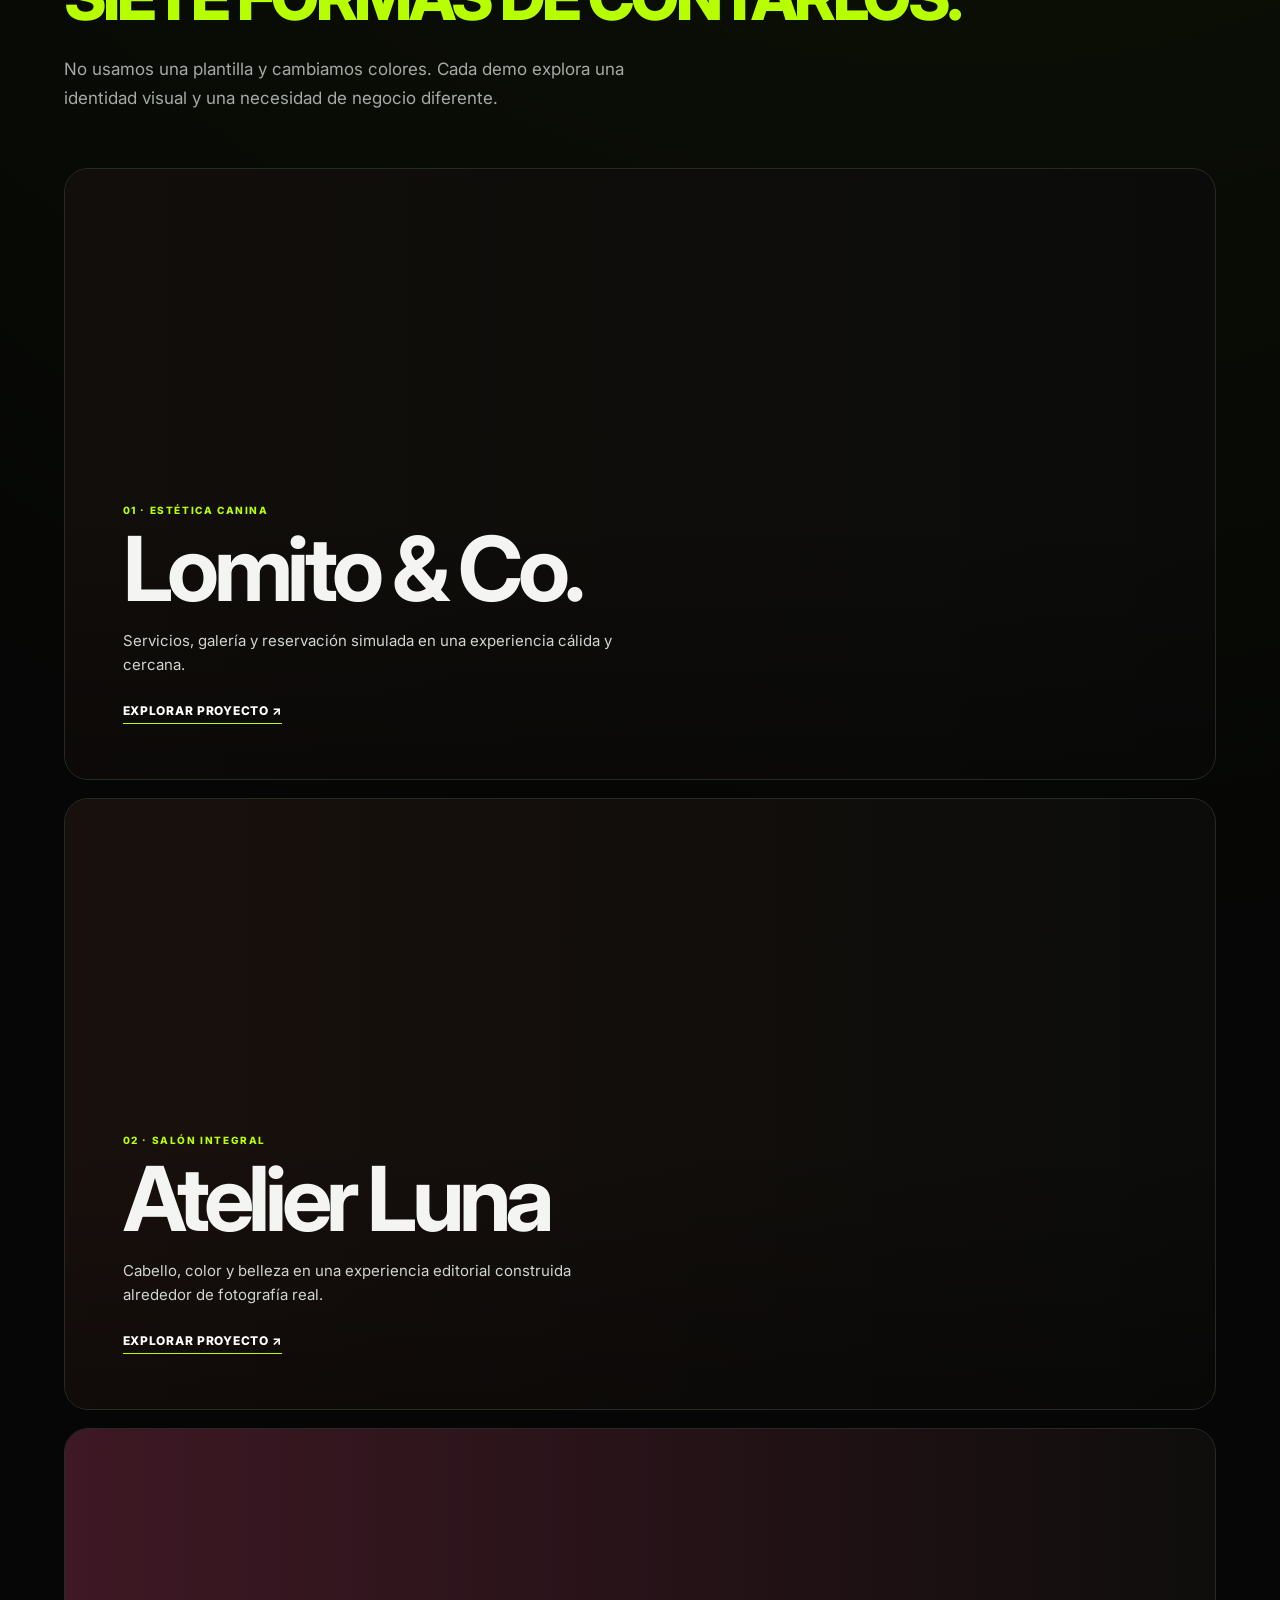
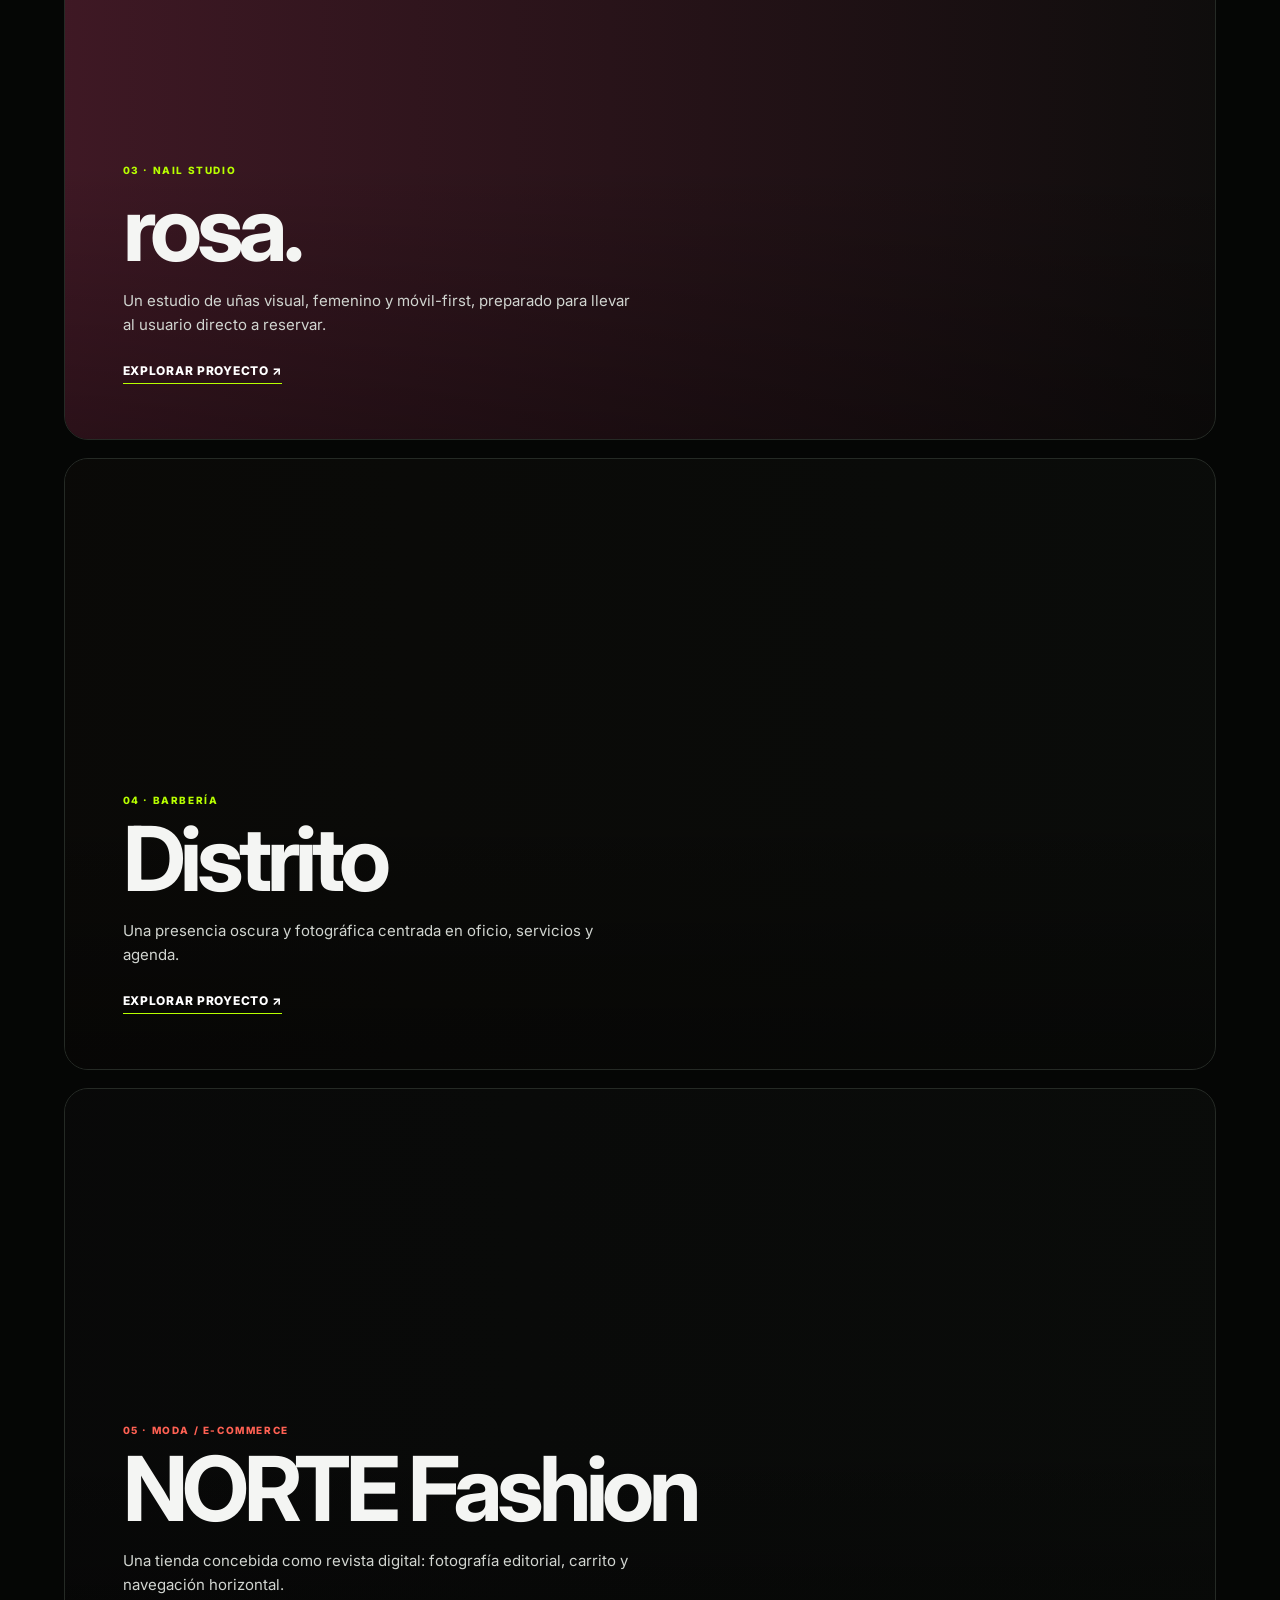
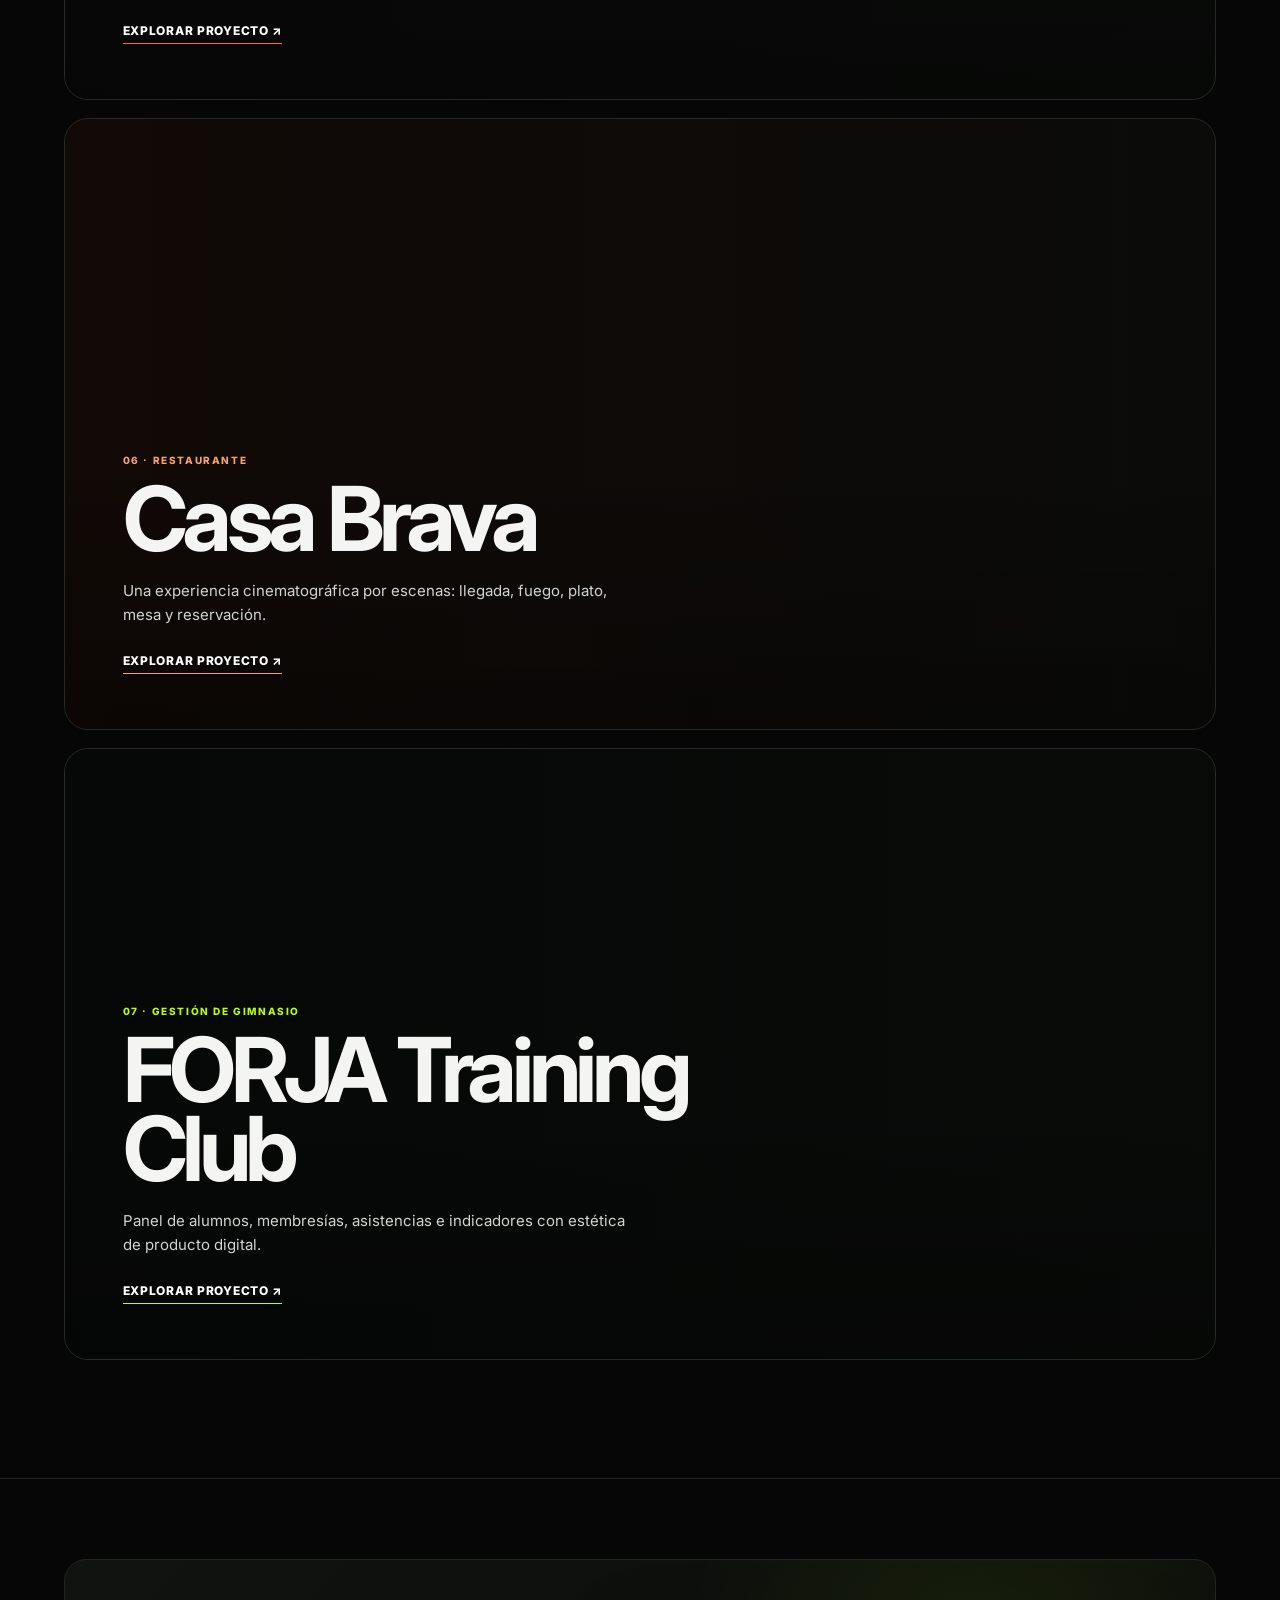
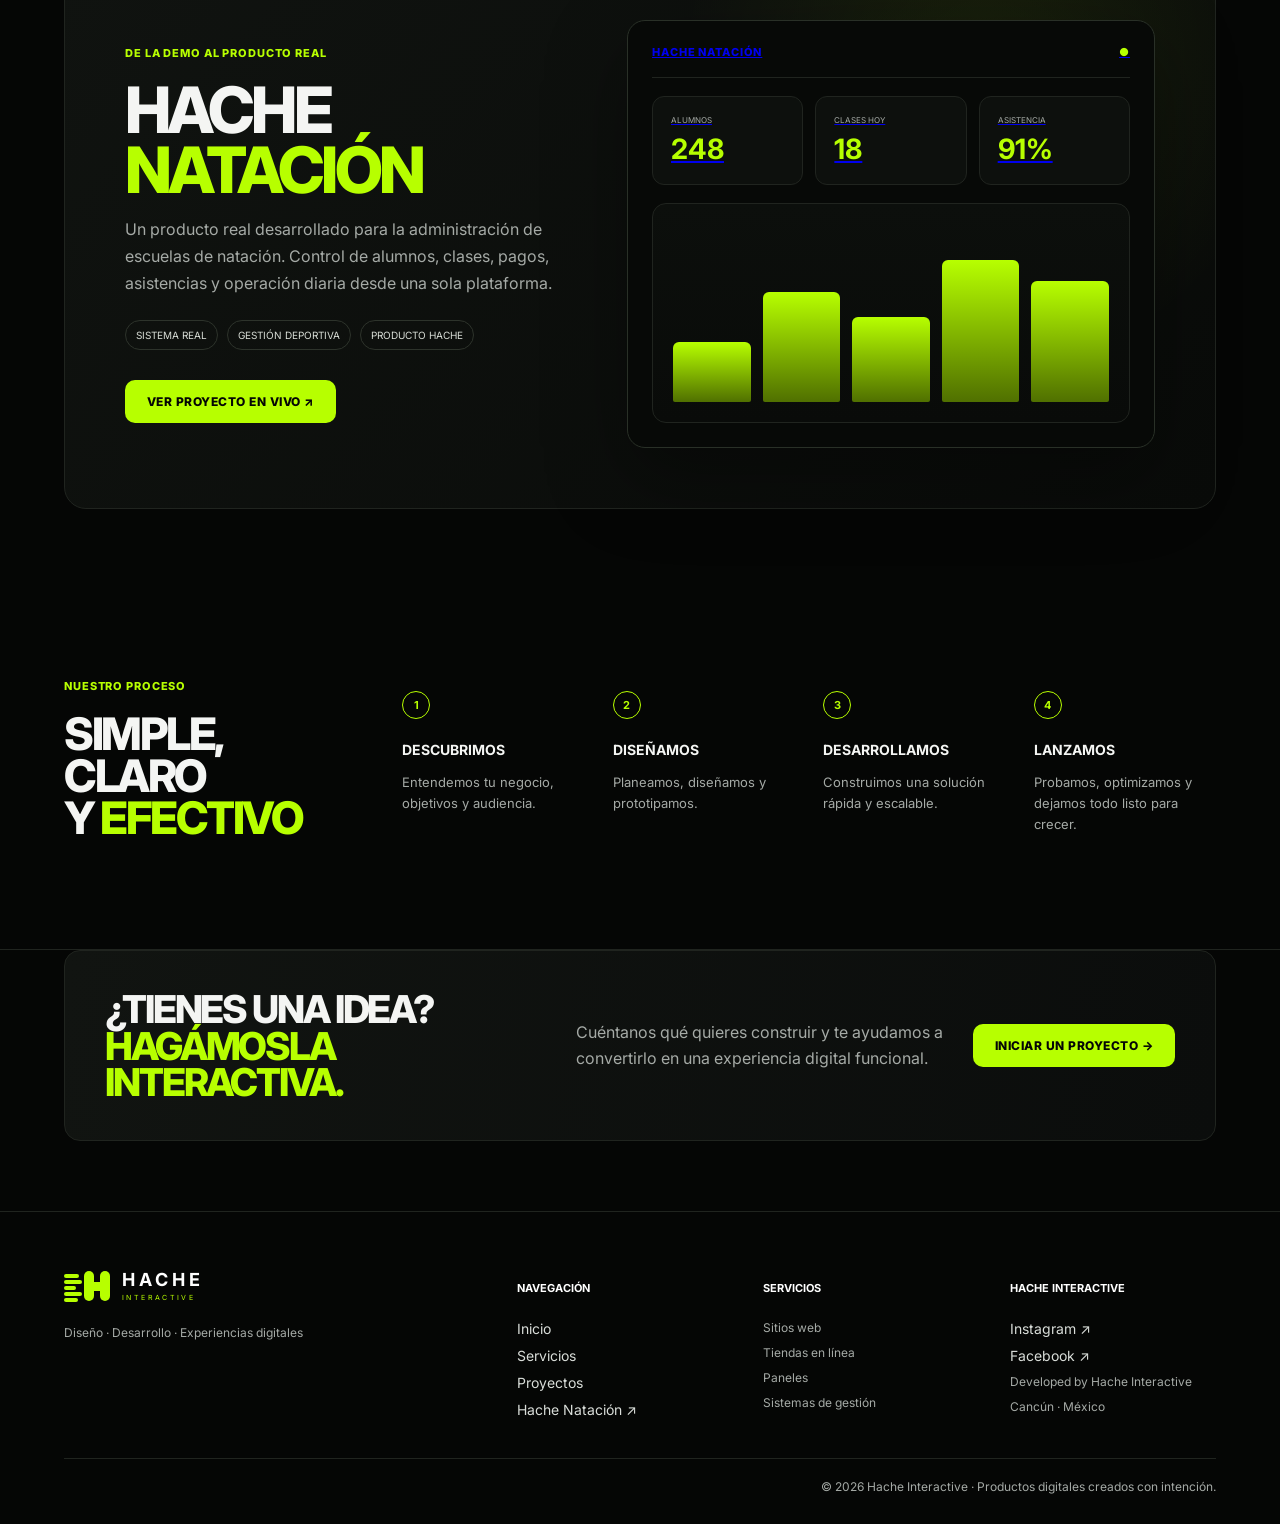
==== commit 055616dc: "Apply Hache-Base public SEO and accessibility baseline" ====
--- a/index.html
+++ b/index.html
@@ -1 +1 @@
-<!doctype html><html lang="es"><head><meta charset="utf-8"><meta name="viewport" content="width=device-width,initial-scale=1"><meta name="description" content="Hache Interactive — Desarrollo web, aplicaciones, comercio electrónico y experiencias digitales."><title>Hache Interactive</title><link rel="preconnect" href="https://fonts.googleapis.com"><link rel="preconnect" href="https://fonts.gstatic.com" crossorigin><link href="https://fonts.googleapis.com/css2?family=Inter:wght@400;500;600;700;800&display=swap" rel="stylesheet"><link rel="stylesheet" href="css/main.css"><link rel="stylesheet" href="css/showcase-polish.css?v=20260820-0848"></head><body><header class="site-header"><a class="brand" href="#inicio"><span class="brand-mark"><i></i><i></i><i></i><i></i><i></i><b></b></span><span class="brand-text"><strong>HACHE</strong><small>INTERACTIVE</small></span></a><button class="menu-toggle">☰</button><nav class="nav"><a class="active" href="#inicio">Inicio</a><a href="#servicios">Servicios</a><a href="#proyectos">Proyectos</a><a href="#producto">Producto</a><a href="#nosotros">Proceso</a><a href="#contacto">Contacto</a></nav><a class="btn btn-outline header-cta" href="https://wa.me/529982655834?text=Hola%20Hache%20Interactive%2C%20quiero%20cotizar%20un%20proyecto" target="_blank" rel="noopener">Hablemos →</a></header><main><section class="hero hero-updated" id="inicio"><div class="hero-copy reveal"><span class="eyebrow">DISEÑO · DESARROLLO · EXPERIENCIAS DIGITALES</span><h1>NO HACEMOS<br>SOLO SITIOS.<br><em>CREAMOS<br>EXPERIENCIAS.</em></h1><p>Construimos páginas, tiendas, sistemas y productos digitales que se sienten propios de cada marca. Cada proyecto puede tener una lógica, un ritmo y una personalidad distinta.</p><div class="hero-actions"><a class="btn btn-primary" href="https://wa.me/529982655834?text=Hola%20Hache%20Interactive%2C%20quiero%20cotizar%20un%20proyecto" target="_blank" rel="noopener">Quiero algo así →</a><a class="btn btn-outline" href="#proyectos">Ver portafolio completo ↓</a></div></div><div class="demo-preview-head reveal"><div><span class="eyebrow">DEMOS INTERACTIVOS</span><strong>Explora proyectos que ya puedes abrir y probar</strong></div><small>Desliza para ver los 7 →</small></div><div class="hero-art hero-showcase reveal" style="display:flex;gap:16px;overflow-x:auto;overflow-y:hidden;scroll-snap-type:x mandatory;overscroll-behavior-x:contain;justify-content:flex-start"><a class="showcase-frame" href="demos/lomito/" style="flex:0 0 min(78vw,280px);scroll-snap-align:start;background-image:linear-gradient(180deg,rgba(0,0,0,.03),rgba(19,14,11,.62)),url('https://images.unsplash.com/photo-1583337130417-3346a1be7dee?auto=format&fit=crop&w=1100&q=86')!important"><span>LOMITO &amp; CO.</span><b>Estética canina</b></a><a class="showcase-frame frame-a" href="demos/atelier-luna/" style="flex:0 0 min(78vw,280px);scroll-snap-align:start"><span>ATELIER LUNA</span><b>Salón integral</b></a><a class="showcase-frame frame-b" href="demos/rosa-nails/" style="flex:0 0 min(78vw,280px);scroll-snap-align:start"><span>ROSA NAILS</span><b>Nail studio</b></a><a class="showcase-frame frame-c" href="demos/distrito-barber/" style="flex:0 0 min(78vw,280px);scroll-snap-align:start"><span>DISTRITO</span><b>Barbería</b></a><a class="showcase-frame" href="demos/norte/" style="flex:0 0 min(78vw,280px);scroll-snap-align:start;background-image:linear-gradient(180deg,rgba(0,0,0,.03),rgba(8,8,8,.58)),url('https://images.unsplash.com/photo-1529139574466-a303027c1d8b?auto=format&fit=crop&w=1100&q=86')!important"><span style="color:#ff8c82">NORTE FASHION</span><b>Moda / e-commerce</b></a><a class="showcase-frame" href="demos/casa-brava/" style="flex:0 0 min(78vw,280px);scroll-snap-align:start;background-image:linear-gradient(180deg,rgba(0,0,0,.03),rgba(18,9,6,.62)),url('https://images.unsplash.com/photo-1753019491860-128b7763f8ee?auto=format&fit=crop&w=1100&q=86')!important"><span style="color:#f4a074">CASA BRAVA</span><b>Restaurante</b></a><a class="showcase-frame" href="demos/forja/" style="flex:0 0 min(78vw,280px);scroll-snap-align:start;background-image:linear-gradient(180deg,rgba(0,0,0,.03),rgba(5,7,6,.72)),url('https://images.unsplash.com/photo-1571019613454-1cb2f99b2d8b?auto=format&fit=crop&w=1100&q=86')!important"><span>FORJA</span><b>Gestión de gimnasio</b></a></div></section><section class="trust-strip"><span>Podemos construir</span><div class="logos"><b>SITIOS DE MARCA</b><b>TIENDAS EN LÍNEA</b><b>RESERVACIONES</b><b>PANELES</b><b>SISTEMAS DE GESTIÓN</b></div></section><section class="section services" id="servicios"><div class="section-heading reveal"><span class="eyebrow">QUÉ HACEMOS</span><h2>SOLUCIONES<br>DIGITALES<br><em>A LA MEDIDA</em></h2></div><div class="service-grid"><article class="card reveal"><div class="icon">▣</div><h3>Desarrollo web</h3><p>Sitios rápidos, responsivos y diseñados para presentar tu marca con intención.</p><a href="#contacto">→</a></article><article class="card reveal"><div class="icon">▯</div><h3>Aplicaciones web</h3><p>Paneles, sistemas internos y herramientas de gestión.</p><a href="#contacto">→</a></article><article class="card reveal"><div class="icon">🛒</div><h3>Tiendas en línea</h3><p>Catálogos, carrito y experiencias de compra diseñadas para vender.</p><a href="#contacto">→</a></article><article class="card reveal"><div class="icon">✦</div><h3>Diseño UI/UX</h3><p>Interfaces claras, modernas y enfocadas en el usuario.</p><a href="#contacto">→</a></article></div></section><section class="projects-immersive" id="proyectos"><div class="projects-intro reveal"><span class="eyebrow">PORTAFOLIO DEMOSTRATIVO</span><h2>SIETE NEGOCIOS.<br><em>SIETE FORMAS DE CONTARLOS.</em></h2><p>No usamos una plantilla y cambiamos colores. Cada demo explora una identidad visual y una necesidad de negocio diferente.</p></div><div class="project-feature lomito reveal"><a class="project-bg" href="demos/lomito/" style="background-image:linear-gradient(90deg,rgba(19,14,11,.82),rgba(19,14,11,.12)),url('https://images.unsplash.com/photo-1583337130417-3346a1be7dee?auto=format&fit=crop&w=1800&q=86')"></a><div class="feature-copy"><span>01 · ESTÉTICA CANINA</span><h3>Lomito & Co.</h3><p>Servicios, galería y reservación simulada en una experiencia cálida y cercana.</p><a href="demos/lomito/">Explorar proyecto ↗</a></div></div><div class="project-feature reveal"><a class="project-bg" href="demos/atelier-luna/" style="background-image:linear-gradient(90deg,rgba(28,17,14,.82),rgba(28,17,14,.08)),url('https://images.unsplash.com/photo-1560066984-138dadb4c035?auto=format&fit=crop&w=1800&q=88')"></a><div class="feature-copy"><span>02 · SALÓN INTEGRAL</span><h3>Atelier Luna</h3><p>Cabello, color y belleza en una experiencia editorial construida alrededor de fotografía real.</p><a href="demos/atelier-luna/">Explorar proyecto ↗</a></div></div><div class="project-feature reveal"><a class="project-bg" href="demos/rosa-nails/" style="background-image:linear-gradient(90deg,rgba(74,27,42,.82),rgba(74,27,42,.08)),url('https://images.unsplash.com/photo-1632345031435-8727f6897d53?auto=format&fit=crop&w=1800&q=88')"></a><div class="feature-copy"><span>03 · NAIL STUDIO</span><h3>rosa.</h3><p>Un estudio de uñas visual, femenino y móvil-first, preparado para llevar al usuario directo a reservar.</p><a href="demos/rosa-nails/">Explorar proyecto ↗</a></div></div><div class="project-feature reveal"><a class="project-bg" href="demos/distrito-barber/" style="background-image:linear-gradient(90deg,rgba(10,9,7,.9),rgba(10,9,7,.12)),url('https://images.unsplash.com/photo-1503951914875-452162b0f3f1?auto=format&fit=crop&w=1800&q=88')"></a><div class="feature-copy"><span>04 · BARBERÍA</span><h3>Distrito</h3><p>Una presencia oscura y fotográfica centrada en oficio, servicios y agenda.</p><a href="demos/distrito-barber/">Explorar proyecto ↗</a></div></div><div class="project-feature norte reveal"><a class="project-bg" href="demos/norte/" style="background-image:linear-gradient(90deg,rgba(8,8,8,.78),rgba(8,8,8,.08)),url('https://images.unsplash.com/photo-1529139574466-a303027c1d8b?auto=format&fit=crop&w=1800&q=88')"></a><div class="feature-copy"><span>05 · MODA / E-COMMERCE</span><h3>NORTE Fashion</h3><p>Una tienda concebida como revista digital: fotografía editorial, carrito y navegación horizontal.</p><a href="demos/norte/">Explorar proyecto ↗</a></div></div><div class="project-feature brava reveal"><a class="project-bg" href="demos/casa-brava/" style="background-image:linear-gradient(90deg,rgba(18,9,6,.86),rgba(18,9,6,.12)),url('https://images.unsplash.com/photo-1753019491860-128b7763f8ee?auto=format&fit=crop&w=1800&q=88')"></a><div class="feature-copy"><span>06 · RESTAURANTE</span><h3>Casa Brava</h3><p>Una experiencia cinematográfica por escenas: llegada, fuego, plato, mesa y reservación.</p><a href="demos/casa-brava/">Explorar proyecto ↗</a></div></div><div class="project-feature forja reveal"><a class="project-bg" href="demos/forja/" style="background-image:linear-gradient(90deg,rgba(5,7,6,.9),rgba(5,7,6,.28)),url('https://images.unsplash.com/photo-1534438327276-14e5300c3a48?auto=format&fit=crop&w=1800&q=86')"></a><div class="feature-copy"><span>07 · GESTIÓN DE GIMNASIO</span><h3>FORJA Training Club</h3><p>Panel de alumnos, membresías, asistencias e indicadores con estética de producto digital.</p><a href="demos/forja/">Explorar proyecto ↗</a></div></div></section><section class="product-showcase" id="producto"><div class="product-copy reveal"><span class="eyebrow">DE LA DEMO AL PRODUCTO REAL</span><h2>HACHE<br><em>NATACIÓN</em></h2><p>Un producto real desarrollado para la administración de escuelas de natación. Control de alumnos, clases, pagos, asistencias y operación diaria desde una sola plataforma.</p><div class="product-tags"><span>Sistema real</span><span>Gestión deportiva</span><span>Producto Hache</span></div><a class="btn btn-primary" href="https://hnatacion.com" target="_blank" rel="noopener">Ver proyecto en vivo ↗</a></div><a class="product-ui reveal" href="https://hnatacion.com" target="_blank" rel="noopener"><div class="ui-top"><span>HACHE NATACIÓN</span><b>●</b></div><div class="ui-stats"><div><small>ALUMNOS</small><strong>248</strong></div><div><small>CLASES HOY</small><strong>18</strong></div><div><small>ASISTENCIA</small><strong>91%</strong></div></div><div class="ui-panel"><span></span><span></span><span></span><span></span><span></span></div></a></section><section class="section process" id="nosotros"><div class="section-heading reveal"><span class="eyebrow">NUESTRO PROCESO</span><h2>SIMPLE, CLARO<br>Y <em>EFECTIVO</em></h2></div><div class="steps"><div class="step reveal"><b>1</b><h3>Descubrimos</h3><p>Entendemos tu negocio, objetivos y audiencia.</p></div><div class="step reveal"><b>2</b><h3>Diseñamos</h3><p>Planeamos, diseñamos y prototipamos.</p></div><div class="step reveal"><b>3</b><h3>Desarrollamos</h3><p>Construimos una solución rápida y escalable.</p></div><div class="step reveal"><b>4</b><h3>Lanzamos</h3><p>Probamos, optimizamos y dejamos todo listo para crecer.</p></div></div></section><section class="cta reveal" id="contacto"><h2>¿TIENES UNA IDEA?<br><em>HAGÁMOSLA INTERACTIVA.</em></h2><p>Cuéntanos qué quieres construir y te ayudamos a convertirlo en una experiencia digital funcional.</p><a class="btn btn-primary" href="https://wa.me/529982655834?text=Hola%20Hache%20Interactive%2C%20quiero%20iniciar%20un%20proyecto" target="_blank" rel="noopener">Iniciar un proyecto →</a></section></main><footer><div class="footer-brand"><div class="brand compact"><span class="brand-mark"><i></i><i></i><i></i><i></i><i></i><b></b></span><span class="brand-text"><strong>HACHE</strong><small>INTERACTIVE</small></span></div><p>Diseño · Desarrollo · Experiencias digitales</p></div><div><h4>Navegación</h4><a href="#inicio">Inicio</a><a href="#servicios">Servicios</a><a href="#proyectos">Proyectos</a><a href="https://hnatacion.com" target="_blank" rel="noopener">Hache Natación ↗</a></div><div><h4>Servicios</h4><span>Sitios web</span><span>Tiendas en línea</span><span>Paneles</span><span>Sistemas de gestión</span></div><div><h4>Hache Interactive</h4><a href="https://www.instagram.com/hacheinteractive/" target="_blank" rel="noopener" aria-label="Instagram de Hache Interactive">Instagram ↗</a><a href="https://www.facebook.com/hacheinteractive" target="_blank" rel="noopener" aria-label="Facebook de Hache Interactive">Facebook ↗</a><span>Developed by Hache Interactive</span><span>Cancún · México</span></div><div class="copyright">© 2026 Hache Interactive · Productos digitales creados con intención.</div></footer><script>document.querySelectorAll('.project-feature').forEach(card=>{const link=card.querySelector('.project-bg');if(!link)return;card.style.cursor='pointer';card.setAttribute('role','link');card.setAttribute('tabindex','0');const go=()=>window.location.href=link.href;card.addEventListener('click',e=>{if(e.target.closest('a'))return;go()});card.addEventListener('keydown',e=>{if(e.key==='Enter'||e.key===' '){e.preventDefault();go()}})});</script><script src="js/main.js"></script></body></html>+<!doctype html><html lang="es"><head><meta charset="utf-8"><meta name="viewport" content="width=device-width,initial-scale=1"><meta name="description" content="Hache Interactive desarrolla sitios web, aplicaciones, tiendas en línea y sistemas digitales a la medida desde Cancún, México."><meta name="robots" content="index,follow,max-image-preview:large"><link rel="canonical" href="https://hacheinteractive.com/"><meta property="og:type" content="website"><meta property="og:locale" content="es_MX"><meta property="og:site_name" content="Hache Interactive"><meta property="og:title" content="Hache Interactive | Desarrollo web y productos digitales"><meta property="og:description" content="Sitios web, aplicaciones, tiendas en línea y sistemas digitales a la medida."><meta property="og:url" content="https://hacheinteractive.com/"><meta name="twitter:card" content="summary"><meta name="twitter:title" content="Hache Interactive | Desarrollo web y productos digitales"><meta name="twitter:description" content="Sitios web, aplicaciones, tiendas en línea y sistemas digitales a la medida."><title>Hache Interactive | Desarrollo web y productos digitales</title><link rel="preconnect" href="https://fonts.googleapis.com"><link rel="preconnect" href="https://fonts.gstatic.com" crossorigin><link href="https://fonts.googleapis.com/css2?family=Inter:wght@400;500;600;700;800&display=swap" rel="stylesheet"><link rel="stylesheet" href="css/main.css"><link rel="stylesheet" href="css/showcase-polish.css?v=20260820-0848"><script type="application/ld+json">{"@context":"https://schema.org","@type":"Organization","name":"Hache Interactive","url":"https://hacheinteractive.com/","sameAs":["https://www.instagram.com/hacheinteractive/","https://www.facebook.com/hacheinteractive"],"areaServed":{"@type":"City","name":"Cancún"}}</script></head><body><header class="site-header"><a class="brand" href="#inicio"><span class="brand-mark"><i></i><i></i><i></i><i></i><i></i><b></b></span><span class="brand-text"><strong>HACHE</strong><small>INTERACTIVE</small></span></a><button class="menu-toggle" type="button" aria-label="Abrir menú de navegación" aria-controls="site-nav" aria-expanded="false">☰</button><nav class="nav" id="site-nav"><a class="active" href="#inicio">Inicio</a><a href="#servicios">Servicios</a><a href="#proyectos">Proyectos</a><a href="#producto">Producto</a><a href="#nosotros">Proceso</a><a href="#contacto">Contacto</a></nav><a class="btn btn-outline header-cta" href="https://wa.me/529982655834?text=Hola%20Hache%20Interactive%2C%20quiero%20cotizar%20un%20proyecto" target="_blank" rel="noopener">Hablemos →</a></header><main><section class="hero hero-updated" id="inicio"><div class="hero-copy reveal"><span class="eyebrow">DISEÑO · DESARROLLO · EXPERIENCIAS DIGITALES</span><h1>NO HACEMOS<br>SOLO SITIOS.<br><em>CREAMOS<br>EXPERIENCIAS.</em></h1><p>Construimos páginas, tiendas, sistemas y productos digitales que se sienten propios de cada marca. Cada proyecto puede tener una lógica, un ritmo y una personalidad distinta.</p><div class="hero-actions"><a class="btn btn-primary" href="https://wa.me/529982655834?text=Hola%20Hache%20Interactive%2C%20quiero%20cotizar%20un%20proyecto" target="_blank" rel="noopener">Quiero algo así →</a><a class="btn btn-outline" href="#proyectos">Ver portafolio completo ↓</a></div></div><div class="demo-preview-head reveal"><div><span class="eyebrow">DEMOS INTERACTIVOS</span><strong>Explora proyectos que ya puedes abrir y probar</strong></div><small>Desliza para ver los 7 →</small></div><div class="hero-art hero-showcase reveal" style="display:flex;gap:16px;overflow-x:auto;overflow-y:hidden;scroll-snap-type:x mandatory;overscroll-behavior-x:contain;justify-content:flex-start"><a class="showcase-frame" href="demos/lomito/" style="flex:0 0 min(78vw,280px);scroll-snap-align:start;background-image:linear-gradient(180deg,rgba(0,0,0,.03),rgba(19,14,11,.62)),url('https://images.unsplash.com/photo-1583337130417-3346a1be7dee?auto=format&fit=crop&w=1100&q=86')!important"><span>LOMITO &amp; CO.</span><b>Estética canina</b></a><a class="showcase-frame frame-a" href="demos/atelier-luna/" style="flex:0 0 min(78vw,280px);scroll-snap-align:start"><span>ATELIER LUNA</span><b>Salón integral</b></a><a class="showcase-frame frame-b" href="demos/rosa-nails/" style="flex:0 0 min(78vw,280px);scroll-snap-align:start"><span>ROSA NAILS</span><b>Nail studio</b></a><a class="showcase-frame frame-c" href="demos/distrito-barber/" style="flex:0 0 min(78vw,280px);scroll-snap-align:start"><span>DISTRITO</span><b>Barbería</b></a><a class="showcase-frame" href="demos/norte/" style="flex:0 0 min(78vw,280px);scroll-snap-align:start;background-image:linear-gradient(180deg,rgba(0,0,0,.03),rgba(8,8,8,.58)),url('https://images.unsplash.com/photo-1529139574466-a303027c1d8b?auto=format&fit=crop&w=1100&q=86')!important"><span style="color:#ff8c82">NORTE FASHION</span><b>Moda / e-commerce</b></a><a class="showcase-frame" href="demos/casa-brava/" style="flex:0 0 min(78vw,280px);scroll-snap-align:start;background-image:linear-gradient(180deg,rgba(0,0,0,.03),rgba(18,9,6,.62)),url('https://images.unsplash.com/photo-1753019491860-128b7763f8ee?auto=format&fit=crop&w=1100&q=86')!important"><span style="color:#f4a074">CASA BRAVA</span><b>Restaurante</b></a><a class="showcase-frame" href="demos/forja/" style="flex:0 0 min(78vw,280px);scroll-snap-align:start;background-image:linear-gradient(180deg,rgba(0,0,0,.03),rgba(5,7,6,.72)),url('https://images.unsplash.com/photo-1571019613454-1cb2f99b2d8b?auto=format&fit=crop&w=1100&q=86')!important"><span>FORJA</span><b>Gestión de gimnasio</b></a></div></section><section class="trust-strip"><span>Podemos construir</span><div class="logos"><b>SITIOS DE MARCA</b><b>TIENDAS EN LÍNEA</b><b>RESERVACIONES</b><b>PANELES</b><b>SISTEMAS DE GESTIÓN</b></div></section><section class="section services" id="servicios"><div class="section-heading reveal"><span class="eyebrow">QUÉ HACEMOS</span><h2>SOLUCIONES<br>DIGITALES<br><em>A LA MEDIDA</em></h2></div><div class="service-grid"><article class="card reveal"><div class="icon">▣</div><h3>Desarrollo web</h3><p>Sitios rápidos, responsivos y diseñados para presentar tu marca con intención.</p><a href="#contacto" aria-label="Consultar sobre desarrollo web">→</a></article><article class="card reveal"><div class="icon">▯</div><h3>Aplicaciones web</h3><p>Paneles, sistemas internos y herramientas de gestión.</p><a href="#contacto" aria-label="Consultar sobre aplicaciones web">→</a></article><article class="card reveal"><div class="icon">🛒</div><h3>Tiendas en línea</h3><p>Catálogos, carrito y experiencias de compra diseñadas para vender.</p><a href="#contacto" aria-label="Consultar sobre tiendas en línea">→</a></article><article class="card reveal"><div class="icon">✦</div><h3>Diseño UI/UX</h3><p>Interfaces claras, modernas y enfocadas en el usuario.</p><a href="#contacto" aria-label="Consultar sobre diseño UI/UX">→</a></article></div></section><section class="projects-immersive" id="proyectos"><div class="projects-intro reveal"><span class="eyebrow">PORTAFOLIO DEMOSTRATIVO</span><h2>SIETE NEGOCIOS.<br><em>SIETE FORMAS DE CONTARLOS.</em></h2><p>No usamos una plantilla y cambiamos colores. Cada demo explora una identidad visual y una necesidad de negocio diferente.</p></div><div class="project-feature lomito reveal"><a class="project-bg" href="demos/lomito/" style="background-image:linear-gradient(90deg,rgba(19,14,11,.82),rgba(19,14,11,.12)),url('https://images.unsplash.com/photo-1583337130417-3346a1be7dee?auto=format&fit=crop&w=1800&q=86')"></a><div class="feature-copy"><span>01 · ESTÉTICA CANINA</span><h3>Lomito & Co.</h3><p>Servicios, galería y reservación simulada en una experiencia cálida y cercana.</p><a href="demos/lomito/">Explorar proyecto ↗</a></div></div><div class="project-feature reveal"><a class="project-bg" href="demos/atelier-luna/" style="background-image:linear-gradient(90deg,rgba(28,17,14,.82),rgba(28,17,14,.08)),url('https://images.unsplash.com/photo-1560066984-138dadb4c035?auto=format&fit=crop&w=1800&q=88')"></a><div class="feature-copy"><span>02 · SALÓN INTEGRAL</span><h3>Atelier Luna</h3><p>Cabello, color y belleza en una experiencia editorial construida alrededor de fotografía real.</p><a href="demos/atelier-luna/">Explorar proyecto ↗</a></div></div><div class="project-feature reveal"><a class="project-bg" href="demos/rosa-nails/" style="background-image:linear-gradient(90deg,rgba(74,27,42,.82),rgba(74,27,42,.08)),url('https://images.unsplash.com/photo-1632345031435-8727f6897d53?auto=format&fit=crop&w=1800&q=88')"></a><div class="feature-copy"><span>03 · NAIL STUDIO</span><h3>rosa.</h3><p>Un estudio de uñas visual, femenino y móvil-first, preparado para llevar al usuario directo a reservar.</p><a href="demos/rosa-nails/">Explorar proyecto ↗</a></div></div><div class="project-feature reveal"><a class="project-bg" href="demos/distrito-barber/" style="background-image:linear-gradient(90deg,rgba(10,9,7,.9),rgba(10,9,7,.12)),url('https://images.unsplash.com/photo-1503951914875-452162b0f3f1?auto=format&fit=crop&w=1800&q=88')"></a><div class="feature-copy"><span>04 · BARBERÍA</span><h3>Distrito</h3><p>Una presencia oscura y fotográfica centrada en oficio, servicios y agenda.</p><a href="demos/distrito-barber/">Explorar proyecto ↗</a></div></div><div class="project-feature norte reveal"><a class="project-bg" href="demos/norte/" style="background-image:linear-gradient(90deg,rgba(8,8,8,.78),rgba(8,8,8,.08)),url('https://images.unsplash.com/photo-1529139574466-a303027c1d8b?auto=format&fit=crop&w=1800&q=88')"></a><div class="feature-copy"><span>05 · MODA / E-COMMERCE</span><h3>NORTE Fashion</h3><p>Una tienda concebida como revista digital: fotografía editorial, carrito y navegación horizontal.</p><a href="demos/norte/">Explorar proyecto ↗</a></div></div><div class="project-feature brava reveal"><a class="project-bg" href="demos/casa-brava/" style="background-image:linear-gradient(90deg,rgba(18,9,6,.86),rgba(18,9,6,.12)),url('https://images.unsplash.com/photo-1753019491860-128b7763f8ee?auto=format&fit=crop&w=1800&q=88')"></a><div class="feature-copy"><span>06 · RESTAURANTE</span><h3>Casa Brava</h3><p>Una experiencia cinematográfica por escenas: llegada, fuego, plato, mesa y reservación.</p><a href="demos/casa-brava/">Explorar proyecto ↗</a></div></div><div class="project-feature forja reveal"><a class="project-bg" href="demos/forja/" style="background-image:linear-gradient(90deg,rgba(5,7,6,.9),rgba(5,7,6,.28)),url('https://images.unsplash.com/photo-1534438327276-14e5300c3a48?auto=format&fit=crop&w=1800&q=86')"></a><div class="feature-copy"><span>07 · GESTIÓN DE GIMNASIO</span><h3>FORJA Training Club</h3><p>Panel de alumnos, membresías, asistencias e indicadores con estética de producto digital.</p><a href="demos/forja/">Explorar proyecto ↗</a></div></div></section><section class="product-showcase" id="producto"><div class="product-copy reveal"><span class="eyebrow">DE LA DEMO AL PRODUCTO REAL</span><h2>HACHE<br><em>NATACIÓN</em></h2><p>Un producto real desarrollado para la administración de escuelas de natación. Control de alumnos, clases, pagos, asistencias y operación diaria desde una sola plataforma.</p><div class="product-tags"><span>Sistema real</span><span>Gestión deportiva</span><span>Producto Hache</span></div><a class="btn btn-primary" href="https://hnatacion.com" target="_blank" rel="noopener">Ver proyecto en vivo ↗</a></div><a class="product-ui reveal" href="https://hnatacion.com" target="_blank" rel="noopener"><div class="ui-top"><span>HACHE NATACIÓN</span><b>●</b></div><div class="ui-stats"><div><small>ALUMNOS</small><strong>248</strong></div><div><small>CLASES HOY</small><strong>18</strong></div><div><small>ASISTENCIA</small><strong>91%</strong></div></div><div class="ui-panel"><span></span><span></span><span></span><span></span><span></span></div></a></section><section class="section process" id="nosotros"><div class="section-heading reveal"><span class="eyebrow">NUESTRO PROCESO</span><h2>SIMPLE, CLARO<br>Y <em>EFECTIVO</em></h2></div><div class="steps"><div class="step reveal"><b>1</b><h3>Descubrimos</h3><p>Entendemos tu negocio, objetivos y audiencia.</p></div><div class="step reveal"><b>2</b><h3>Diseñamos</h3><p>Planeamos, diseñamos y prototipamos.</p></div><div class="step reveal"><b>3</b><h3>Desarrollamos</h3><p>Construimos una solución rápida y escalable.</p></div><div class="step reveal"><b>4</b><h3>Lanzamos</h3><p>Probamos, optimizamos y dejamos todo listo para crecer.</p></div></div></section><section class="cta reveal" id="contacto"><h2>¿TIENES UNA IDEA?<br><em>HAGÁMOSLA INTERACTIVA.</em></h2><p>Cuéntanos qué quieres construir y te ayudamos a convertirlo en una experiencia digital funcional.</p><a class="btn btn-primary" href="https://wa.me/529982655834?text=Hola%20Hache%20Interactive%2C%20quiero%20iniciar%20un%20proyecto" target="_blank" rel="noopener">Iniciar un proyecto →</a></section></main><footer><div class="footer-brand"><div class="brand compact"><span class="brand-mark"><i></i><i></i><i></i><i></i><i></i><b></b></span><span class="brand-text"><strong>HACHE</strong><small>INTERACTIVE</small></span></div><p>Diseño · Desarrollo · Experiencias digitales</p></div><div><h4>Navegación</h4><a href="#inicio">Inicio</a><a href="#servicios">Servicios</a><a href="#proyectos">Proyectos</a><a href="https://hnatacion.com" target="_blank" rel="noopener">Hache Natación ↗</a></div><div><h4>Servicios</h4><span>Sitios web</span><span>Tiendas en línea</span><span>Paneles</span><span>Sistemas de gestión</span></div><div><h4>Hache Interactive</h4><a href="https://www.instagram.com/hacheinteractive/" target="_blank" rel="noopener" aria-label="Instagram de Hache Interactive">Instagram ↗</a><a href="https://www.facebook.com/hacheinteractive" target="_blank" rel="noopener" aria-label="Facebook de Hache Interactive">Facebook ↗</a><span>Developed by Hache Interactive</span><span>Cancún · México</span></div><div class="copyright">© 2026 Hache Interactive · Productos digitales creados con intención.</div></footer><script>document.querySelectorAll('.project-feature').forEach(card=>{const link=card.querySelector('.project-bg');if(!link)return;card.style.cursor='pointer';card.setAttribute('role','link');card.setAttribute('tabindex','0');const go=()=>window.location.href=link.href;card.addEventListener('click',e=>{if(e.target.closest('a'))return;go()});card.addEventListener('keydown',e=>{if(e.key==='Enter'||e.key===' '){e.preventDefault();go()}})});</script><script src="js/main.js"></script></body></html>
--- a/css/showcase-polish.css
+++ b/css/showcase-polish.css
@@ -1,6 +1,8 @@
 /* Refinamiento visual del showcase principal: previews fotográficas reales y carrusel móvil contenido. */
 html,body{max-width:100%;overflow-x:hidden}
 .demo-preview-head{display:flex;align-items:flex-end;justify-content:space-between;gap:24px;margin:36px 0 2px;padding-top:22px;border-top:1px solid rgba(183,255,0,.16)}.demo-preview-head>div{display:flex;flex-direction:column;gap:7px}.demo-preview-head .eyebrow{font-size:11px}.demo-preview-head strong{font-size:clamp(16px,1.45vw,21px);line-height:1.25;max-width:500px;color:#fff}.demo-preview-head small{font-size:12px;font-weight:700;color:#b7ff00;white-space:nowrap}
+/* Desktop: portada limpia. El carrusel de demos se reserva para móvil/tablet y el hero recupera una sola columna. */
+@media(min-width:1051px){.hero.hero-updated{grid-template-columns:1fr;min-height:690px;align-items:center}.hero-updated .hero-copy{max-width:920px}.hero-updated .demo-preview-head,.hero-updated .hero-showcase{display:none!important}}
 .hero-showcase{display:grid;grid-template-columns:repeat(3,minmax(0,1fr));gap:16px;align-items:stretch;min-height:0;padding:16px 0 8px;overflow:visible}.showcase-frame{position:relative;inset:auto!important;width:auto;aspect-ratio:4/5;transform:none!important;border-radius:22px;padding:24px;justify-content:flex-end;box-shadow:0 24px 70px rgba(0,0,0,.38);transition:transform .28s ease,border-color .28s ease,box-shadow .28s ease;background-size:cover!important;background-position:center!important;overflow:hidden;text-decoration:none;color:inherit;cursor:pointer}.showcase-frame:after{content:"";position:absolute;inset:0;background:linear-gradient(180deg,rgba(5,6,5,.04) 22%,rgba(5,6,5,.24) 55%,rgba(5,6,5,.92) 100%);z-index:0}.showcase-frame span,.showcase-frame b{position:relative;z-index:2;text-shadow:0 2px 18px rgba(0,0,0,.58)}.showcase-frame:hover{transform:translateY(-8px)!important;border-color:rgba(183,255,0,.28);box-shadow:0 32px 80px rgba(0,0,0,.46)}.showcase-frame span{font-size:10px;letter-spacing:.14em}.showcase-frame b{font-size:clamp(1rem,1.8vw,1.45rem);line-height:1.08;max-width:12ch}.frame-a{background-image:linear-gradient(180deg,rgba(0,0,0,.02),rgba(0,0,0,.34)),url('https://images.unsplash.com/photo-1560066984-138dadb4c035?auto=format&fit=crop&w=1200&q=88')!important;background-position:center 48%!important}.frame-a span{color:var(--lime)!important}.frame-b{background-image:linear-gradient(180deg,rgba(0,0,0,.02),rgba(45,12,25,.46)),url('https://images.unsplash.com/photo-1632345031435-8727f6897d53?auto=format&fit=crop&w=1200&q=88')!important;color:#fff!important;background-position:center!important}.frame-b span{color:#ff9ab7!important}.frame-c{background-image:linear-gradient(180deg,rgba(7,8,7,.06),rgba(7,8,7,.82)),url('https://images.unsplash.com/photo-1503951914875-452162b0f3f1?auto=format&fit=crop&w=1200&q=88')!important;background-position:center 42%!important}.frame-c:before{content:"";position:absolute;inset:0;background:linear-gradient(135deg,rgba(183,255,0,.06),transparent 42%);z-index:1;pointer-events:none}.frame-c span{color:var(--lime)!important}.frame-c b:after{display:none!important}
 /* Segunda lectura visual de los mismos 7 demos: el carrusel y el portafolio nunca repiten foto. */
 .projects-immersive .project-feature:nth-of-type(2) .project-bg{background-image:linear-gradient(90deg,rgba(19,14,11,.82),rgba(19,14,11,.12)),url('https://images.unsplash.com/photo-1516734212186-a967f81ad0d7?auto=format&fit=crop&w=1800&q=88')!important;background-position:center 44%!important}
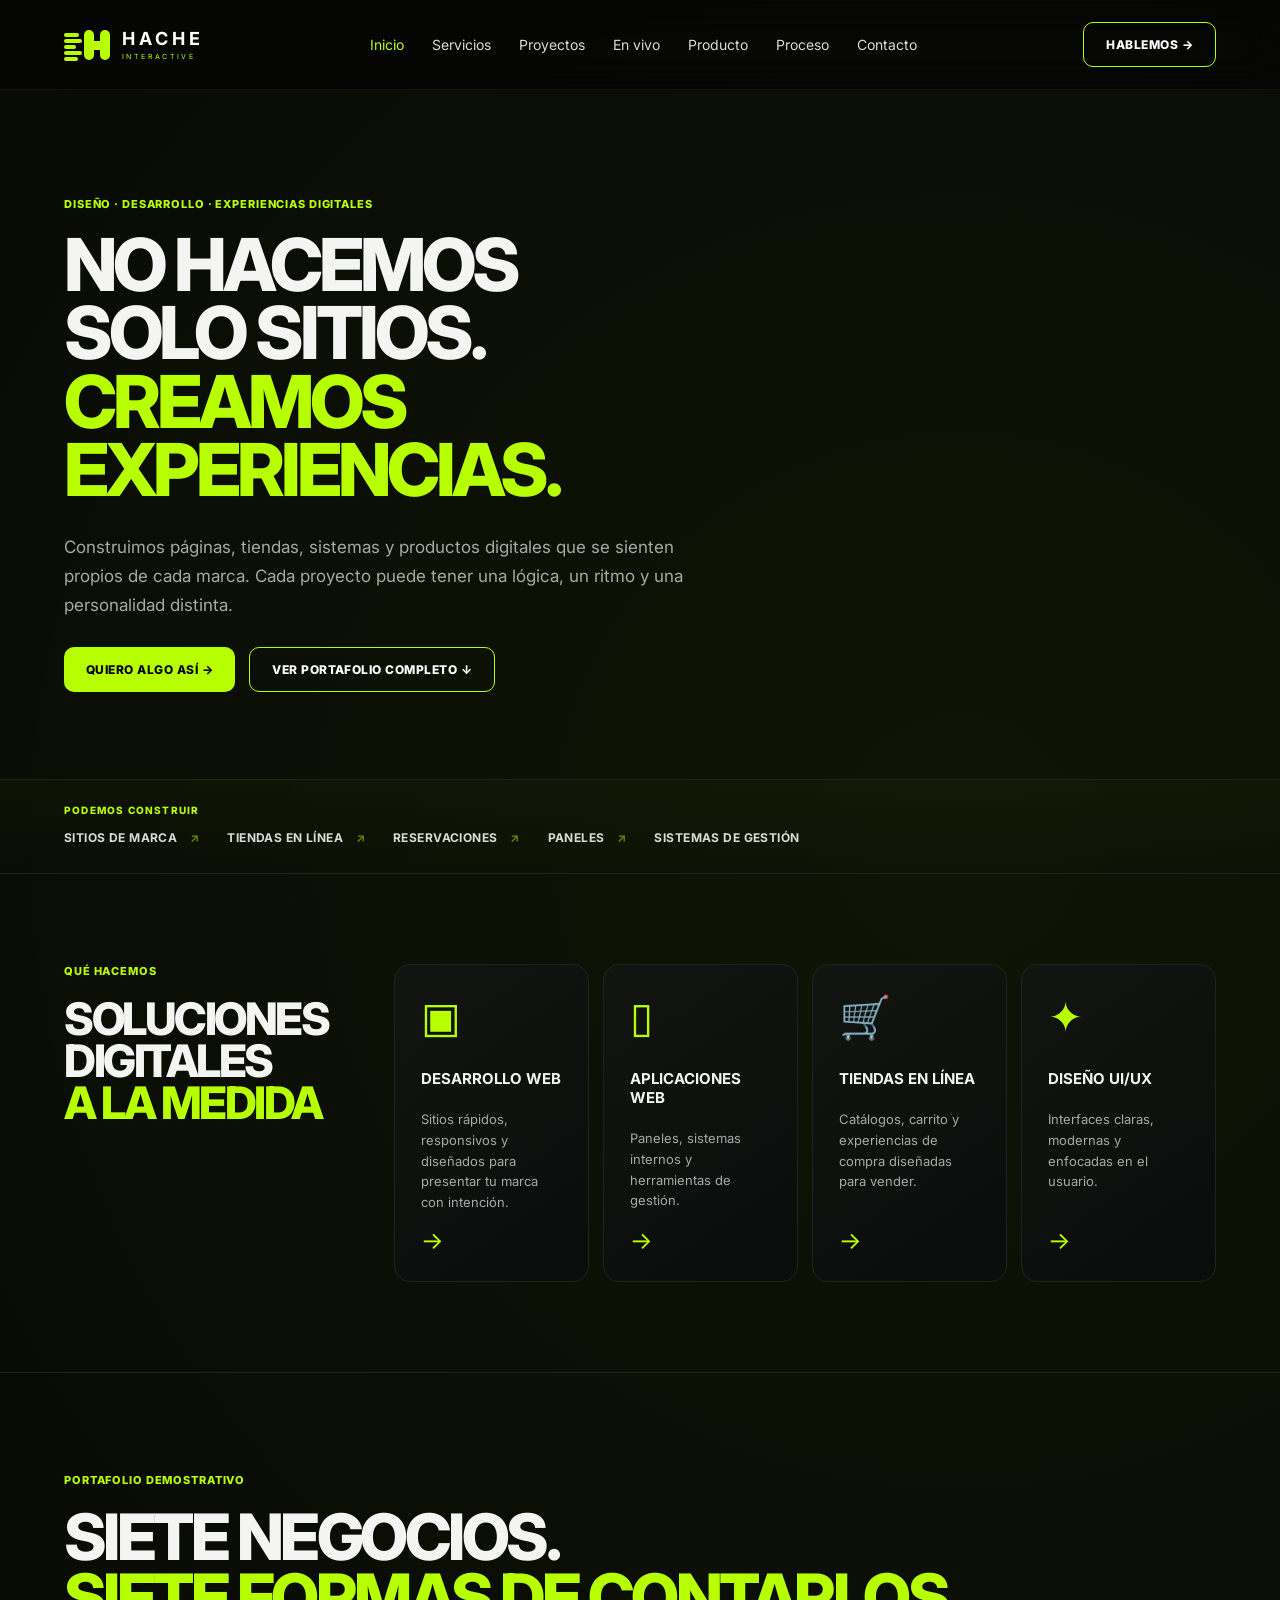
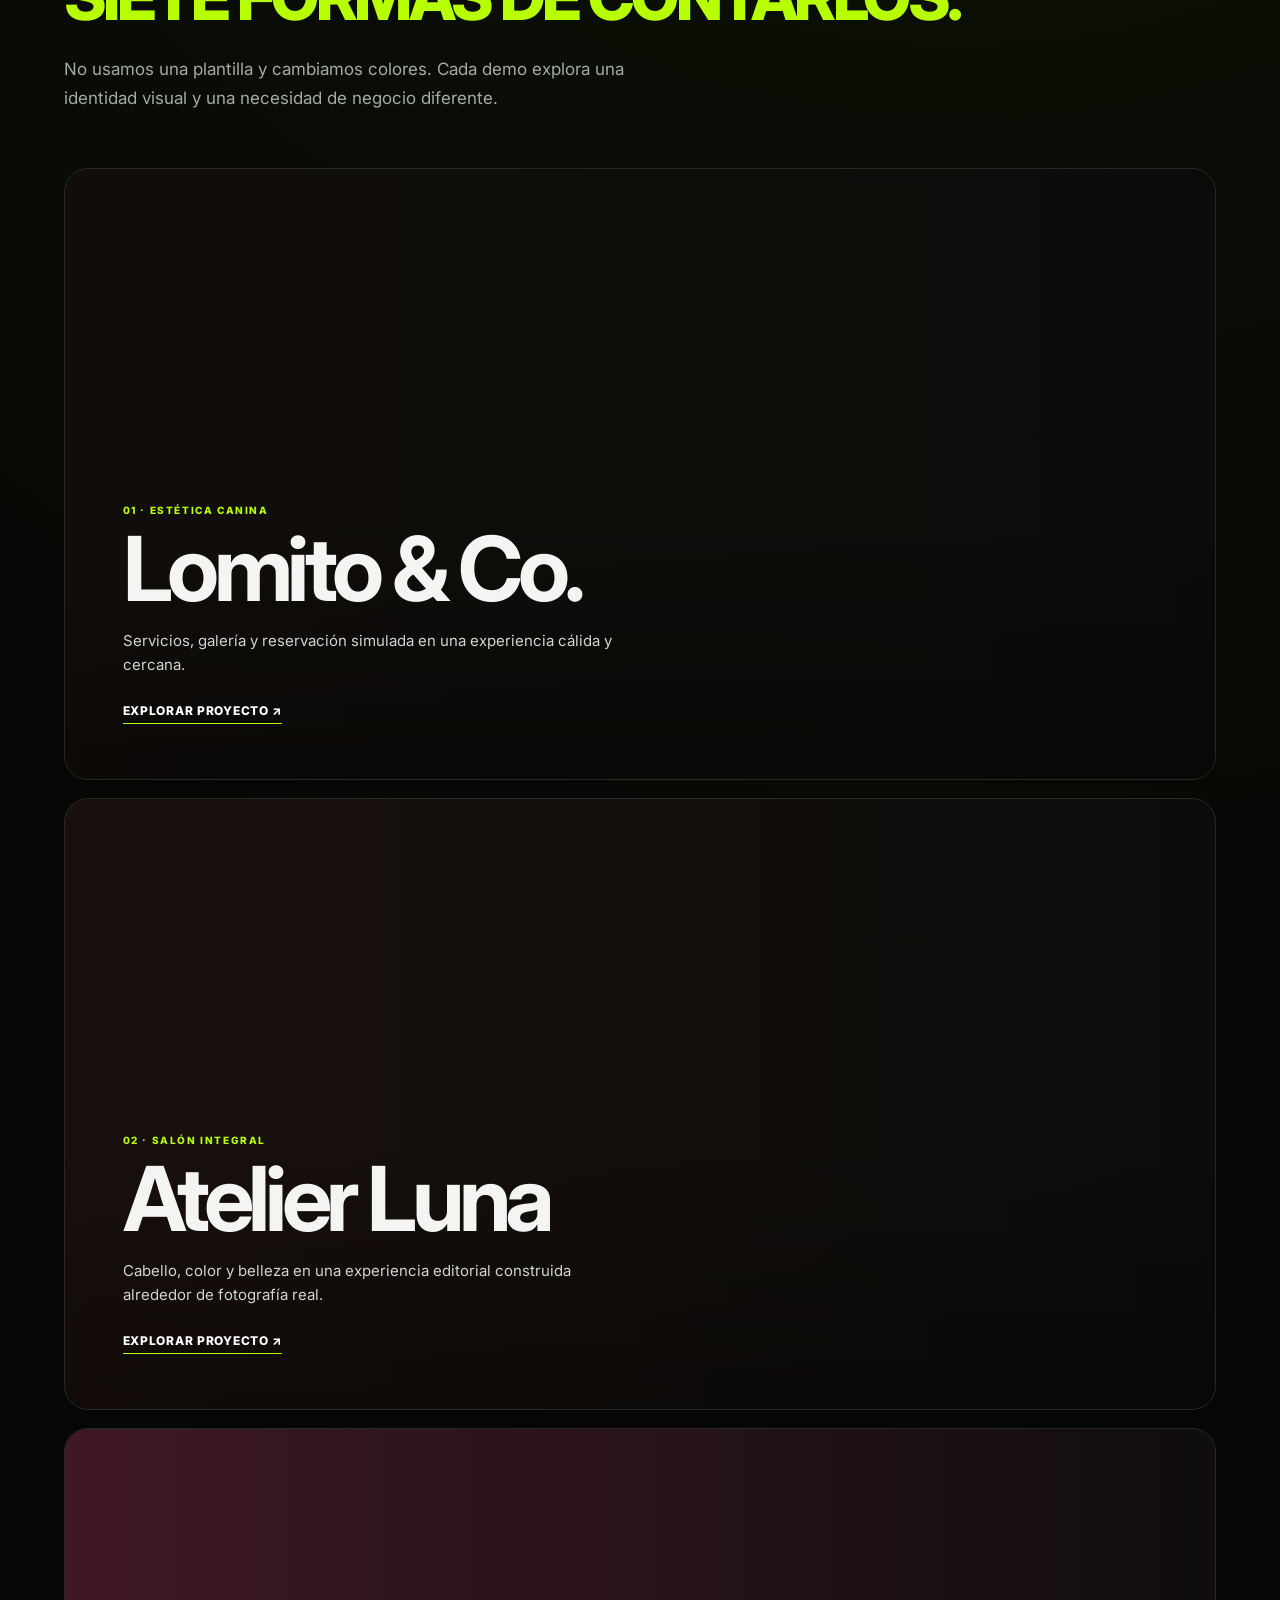
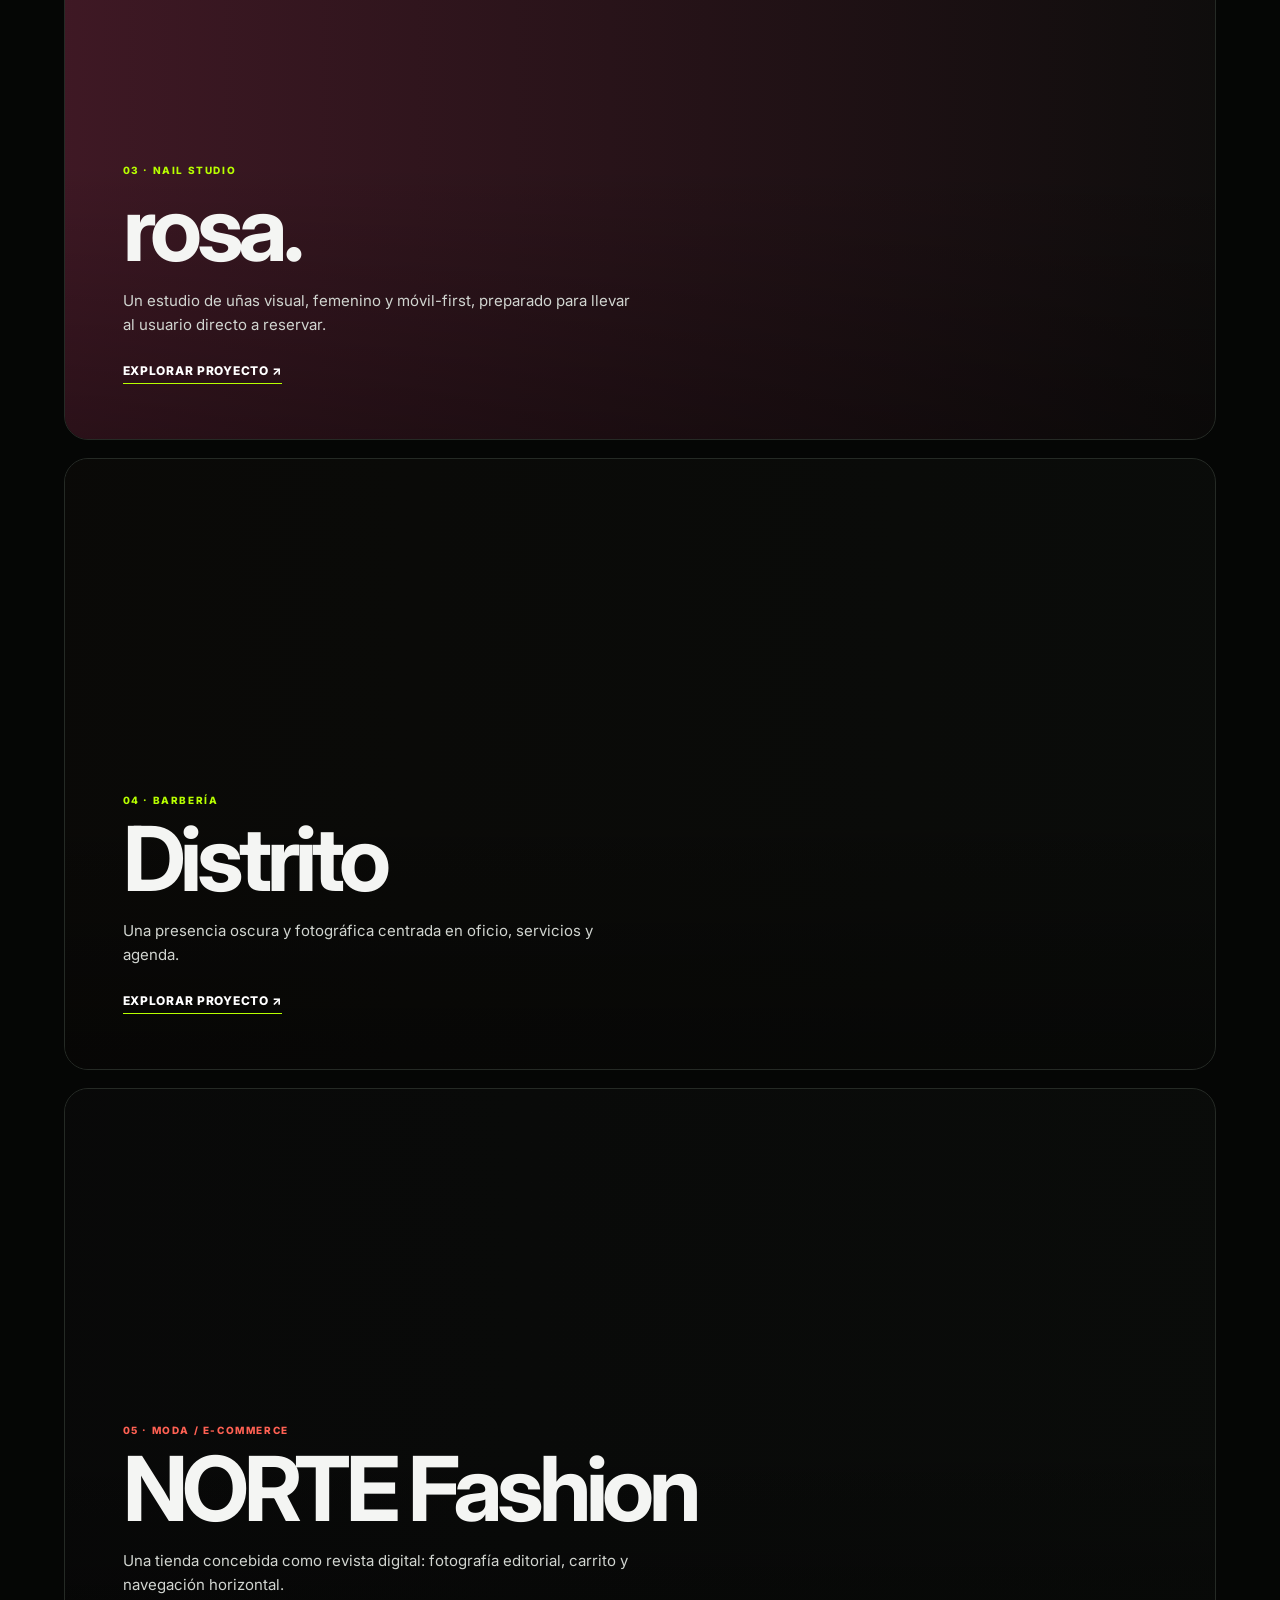
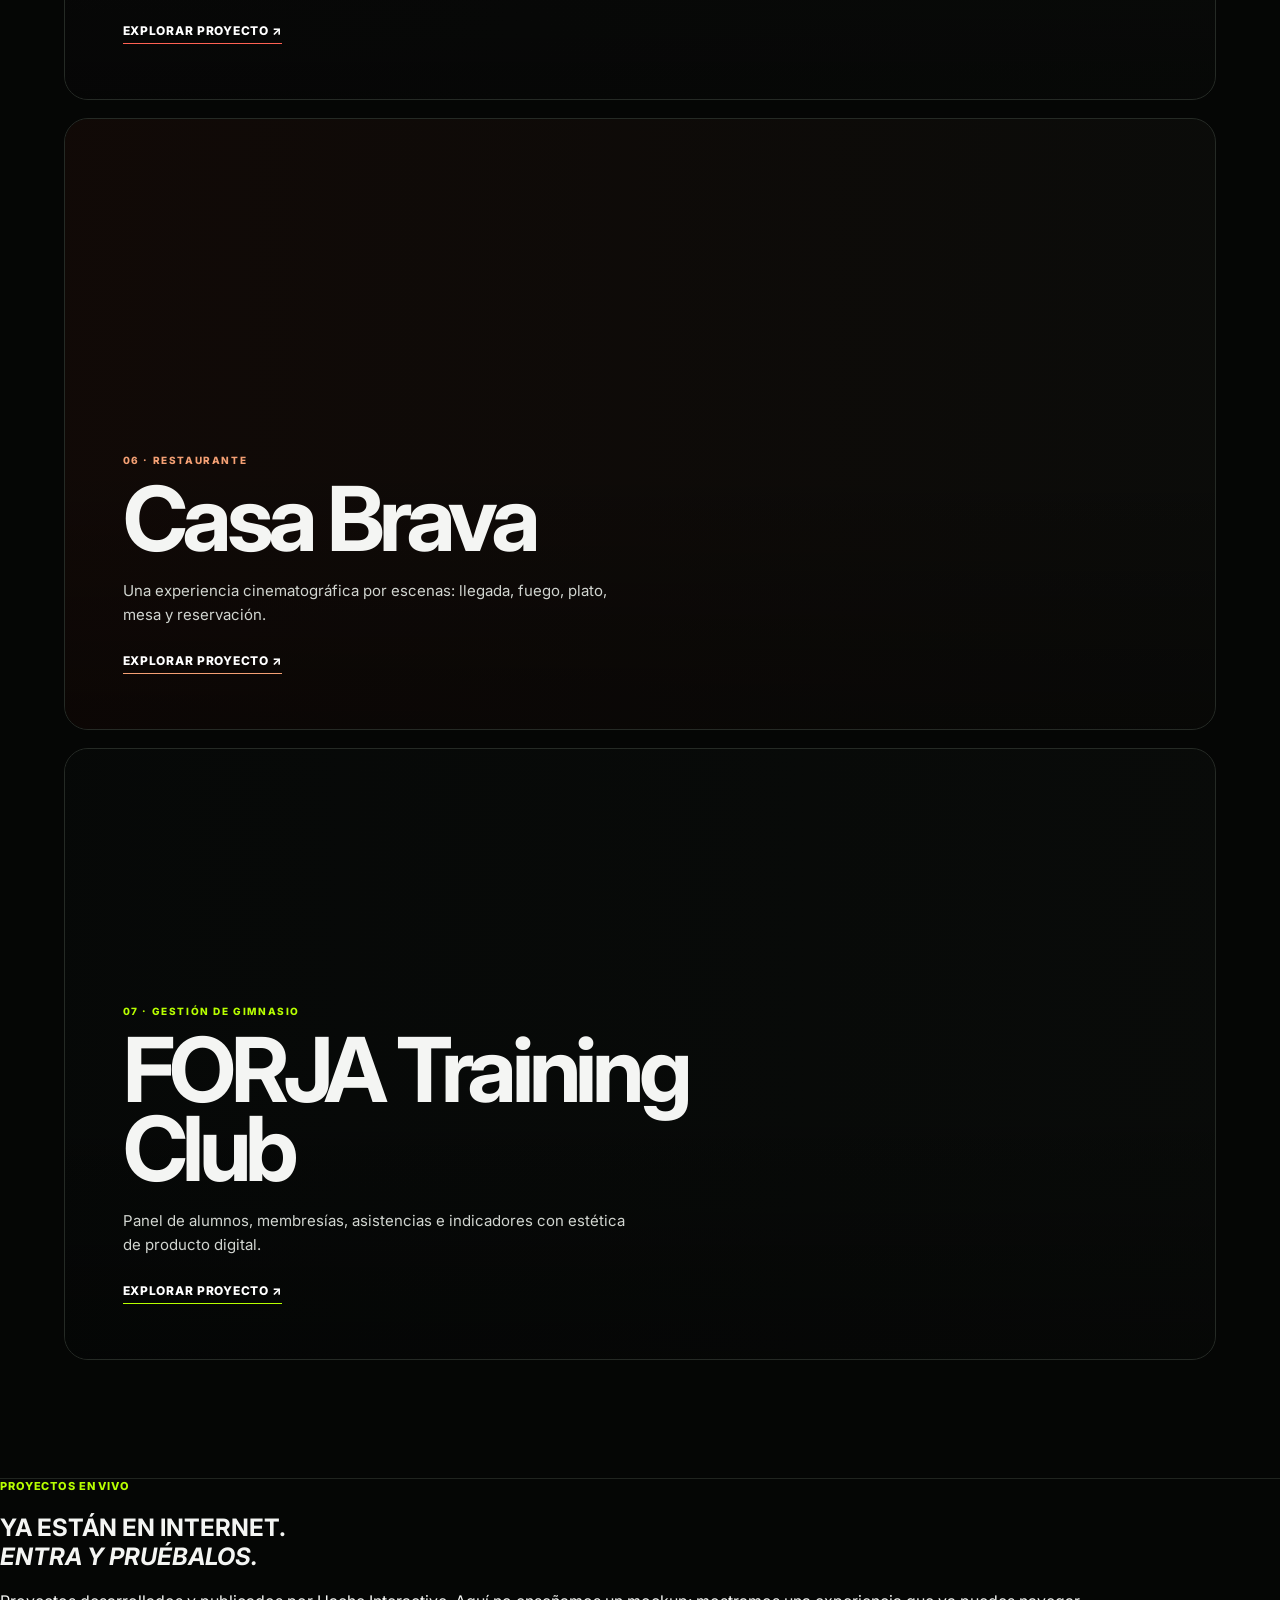
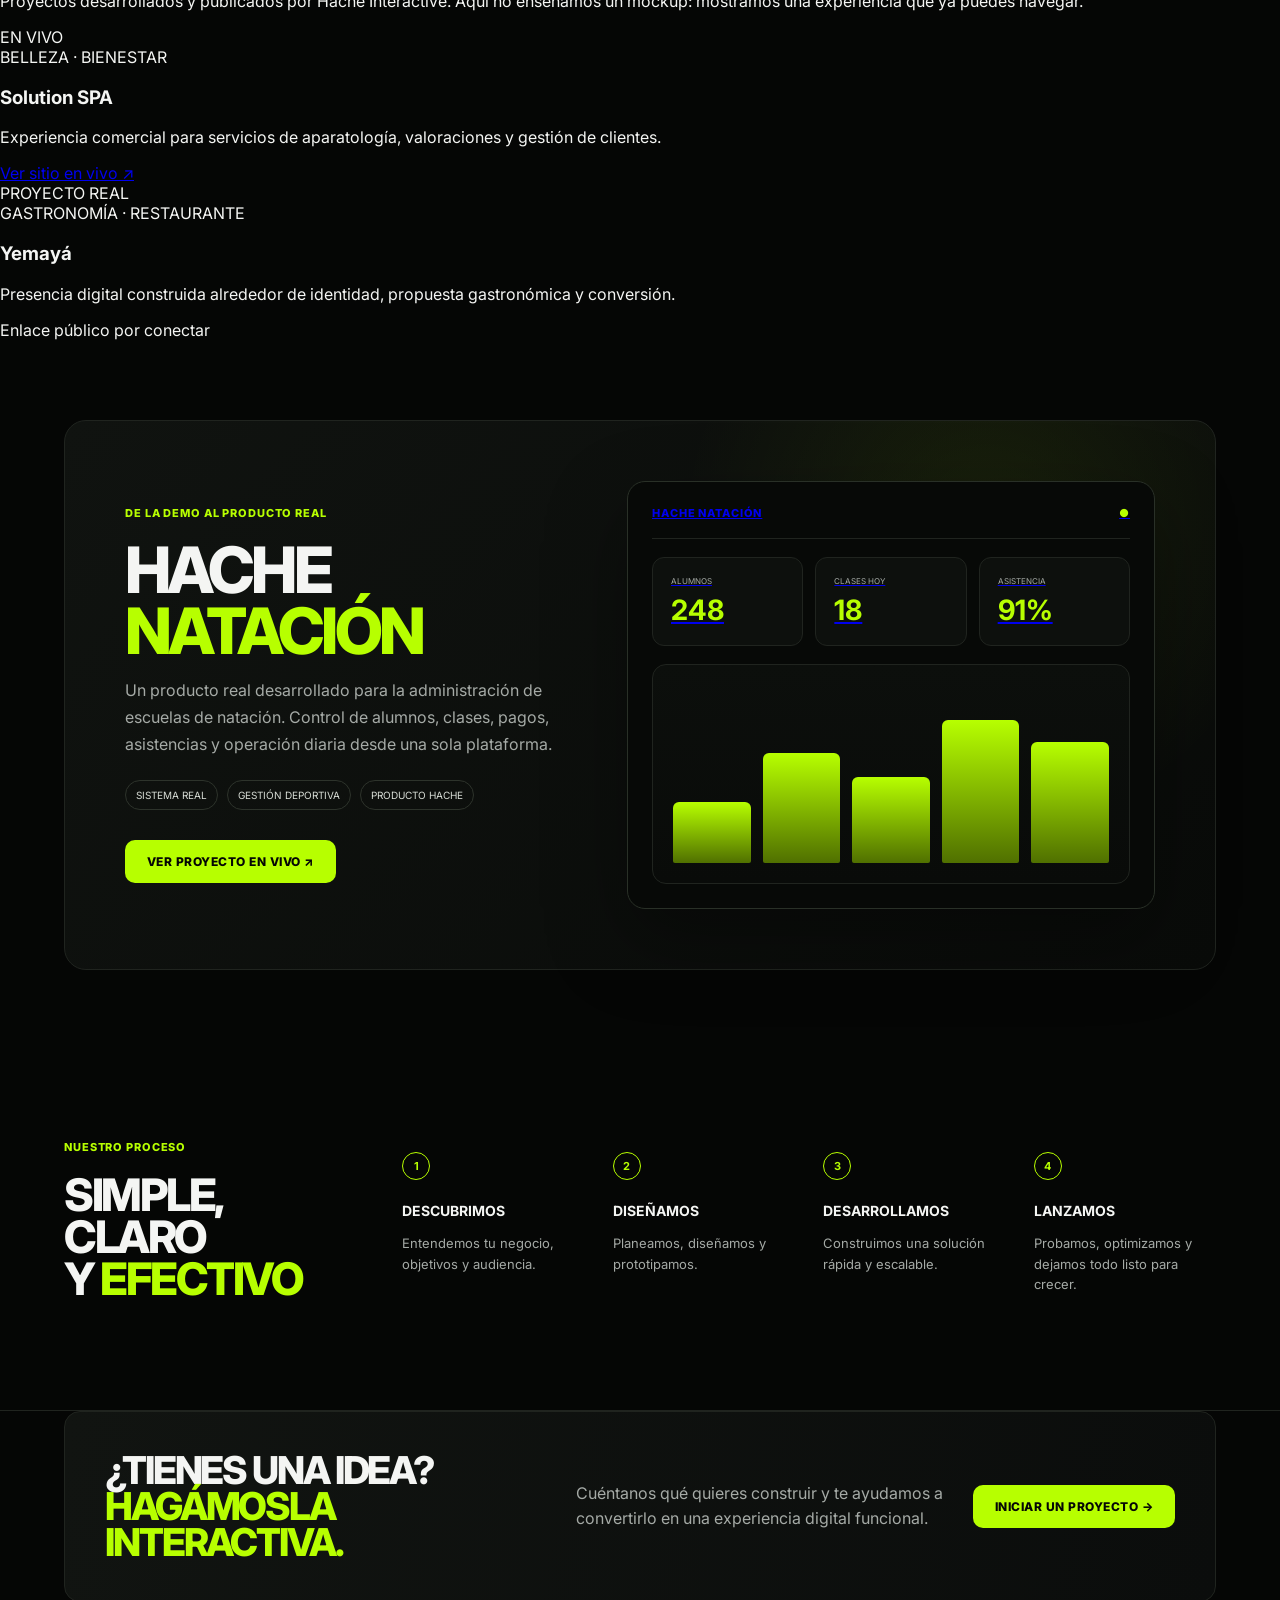
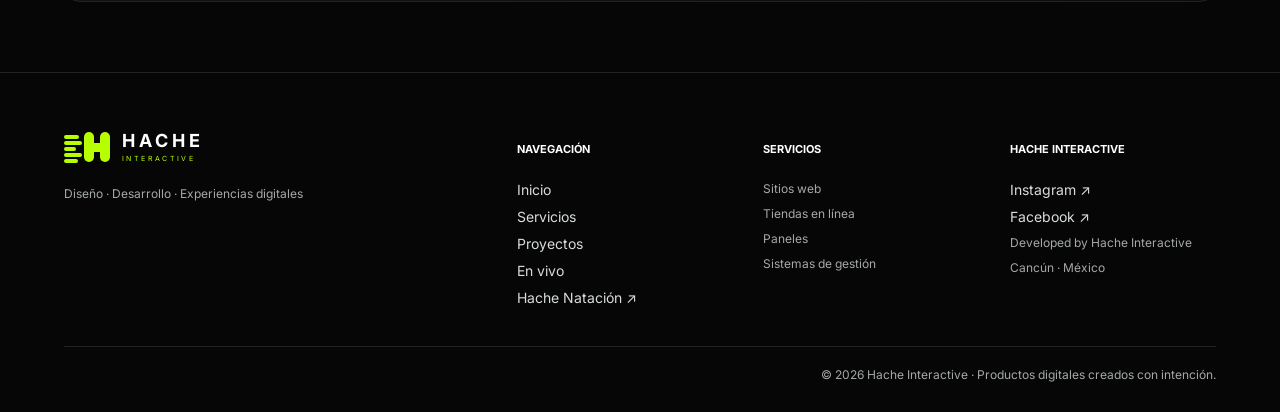
==== commit 3993fecb: "Add live projects section and strengthen homepage SEO signals" ====
--- a/index.html
+++ b/index.html
@@ -1 +1 @@
-<!doctype html><html lang="es"><head><meta charset="utf-8"><meta name="viewport" content="width=device-width,initial-scale=1"><meta name="description" content="Hache Interactive desarrolla sitios web, aplicaciones, tiendas en línea y sistemas digitales a la medida desde Cancún, México."><meta name="robots" content="index,follow,max-image-preview:large"><link rel="canonical" href="https://hacheinteractive.com/"><meta property="og:type" content="website"><meta property="og:locale" content="es_MX"><meta property="og:site_name" content="Hache Interactive"><meta property="og:title" content="Hache Interactive | Desarrollo web y productos digitales"><meta property="og:description" content="Sitios web, aplicaciones, tiendas en línea y sistemas digitales a la medida."><meta property="og:url" content="https://hacheinteractive.com/"><meta name="twitter:card" content="summary"><meta name="twitter:title" content="Hache Interactive | Desarrollo web y productos digitales"><meta name="twitter:description" content="Sitios web, aplicaciones, tiendas en línea y sistemas digitales a la medida."><title>Hache Interactive | Desarrollo web y productos digitales</title><link rel="preconnect" href="https://fonts.googleapis.com"><link rel="preconnect" href="https://fonts.gstatic.com" crossorigin><link href="https://fonts.googleapis.com/css2?family=Inter:wght@400;500;600;700;800&display=swap" rel="stylesheet"><link rel="stylesheet" href="css/main.css"><link rel="stylesheet" href="css/showcase-polish.css?v=20260820-0848"><script type="application/ld+json">{"@context":"https://schema.org","@type":"Organization","name":"Hache Interactive","url":"https://hacheinteractive.com/","sameAs":["https://www.instagram.com/hacheinteractive/","https://www.facebook.com/hacheinteractive"],"areaServed":{"@type":"City","name":"Cancún"}}</script></head><body><header class="site-header"><a class="brand" href="#inicio"><span class="brand-mark"><i></i><i></i><i></i><i></i><i></i><b></b></span><span class="brand-text"><strong>HACHE</strong><small>INTERACTIVE</small></span></a><button class="menu-toggle" type="button" aria-label="Abrir menú de navegación" aria-controls="site-nav" aria-expanded="false">☰</button><nav class="nav" id="site-nav"><a class="active" href="#inicio">Inicio</a><a href="#servicios">Servicios</a><a href="#proyectos">Proyectos</a><a href="#producto">Producto</a><a href="#nosotros">Proceso</a><a href="#contacto">Contacto</a></nav><a class="btn btn-outline header-cta" href="https://wa.me/529982655834?text=Hola%20Hache%20Interactive%2C%20quiero%20cotizar%20un%20proyecto" target="_blank" rel="noopener">Hablemos →</a></header><main><section class="hero hero-updated" id="inicio"><div class="hero-copy reveal"><span class="eyebrow">DISEÑO · DESARROLLO · EXPERIENCIAS DIGITALES</span><h1>NO HACEMOS<br>SOLO SITIOS.<br><em>CREAMOS<br>EXPERIENCIAS.</em></h1><p>Construimos páginas, tiendas, sistemas y productos digitales que se sienten propios de cada marca. Cada proyecto puede tener una lógica, un ritmo y una personalidad distinta.</p><div class="hero-actions"><a class="btn btn-primary" href="https://wa.me/529982655834?text=Hola%20Hache%20Interactive%2C%20quiero%20cotizar%20un%20proyecto" target="_blank" rel="noopener">Quiero algo así →</a><a class="btn btn-outline" href="#proyectos">Ver portafolio completo ↓</a></div></div><div class="demo-preview-head reveal"><div><span class="eyebrow">DEMOS INTERACTIVOS</span><strong>Explora proyectos que ya puedes abrir y probar</strong></div><small>Desliza para ver los 7 →</small></div><div class="hero-art hero-showcase reveal" style="display:flex;gap:16px;overflow-x:auto;overflow-y:hidden;scroll-snap-type:x mandatory;overscroll-behavior-x:contain;justify-content:flex-start"><a class="showcase-frame" href="demos/lomito/" style="flex:0 0 min(78vw,280px);scroll-snap-align:start;background-image:linear-gradient(180deg,rgba(0,0,0,.03),rgba(19,14,11,.62)),url('https://images.unsplash.com/photo-1583337130417-3346a1be7dee?auto=format&fit=crop&w=1100&q=86')!important"><span>LOMITO &amp; CO.</span><b>Estética canina</b></a><a class="showcase-frame frame-a" href="demos/atelier-luna/" style="flex:0 0 min(78vw,280px);scroll-snap-align:start"><span>ATELIER LUNA</span><b>Salón integral</b></a><a class="showcase-frame frame-b" href="demos/rosa-nails/" style="flex:0 0 min(78vw,280px);scroll-snap-align:start"><span>ROSA NAILS</span><b>Nail studio</b></a><a class="showcase-frame frame-c" href="demos/distrito-barber/" style="flex:0 0 min(78vw,280px);scroll-snap-align:start"><span>DISTRITO</span><b>Barbería</b></a><a class="showcase-frame" href="demos/norte/" style="flex:0 0 min(78vw,280px);scroll-snap-align:start;background-image:linear-gradient(180deg,rgba(0,0,0,.03),rgba(8,8,8,.58)),url('https://images.unsplash.com/photo-1529139574466-a303027c1d8b?auto=format&fit=crop&w=1100&q=86')!important"><span style="color:#ff8c82">NORTE FASHION</span><b>Moda / e-commerce</b></a><a class="showcase-frame" href="demos/casa-brava/" style="flex:0 0 min(78vw,280px);scroll-snap-align:start;background-image:linear-gradient(180deg,rgba(0,0,0,.03),rgba(18,9,6,.62)),url('https://images.unsplash.com/photo-1753019491860-128b7763f8ee?auto=format&fit=crop&w=1100&q=86')!important"><span style="color:#f4a074">CASA BRAVA</span><b>Restaurante</b></a><a class="showcase-frame" href="demos/forja/" style="flex:0 0 min(78vw,280px);scroll-snap-align:start;background-image:linear-gradient(180deg,rgba(0,0,0,.03),rgba(5,7,6,.72)),url('https://images.unsplash.com/photo-1571019613454-1cb2f99b2d8b?auto=format&fit=crop&w=1100&q=86')!important"><span>FORJA</span><b>Gestión de gimnasio</b></a></div></section><section class="trust-strip"><span>Podemos construir</span><div class="logos"><b>SITIOS DE MARCA</b><b>TIENDAS EN LÍNEA</b><b>RESERVACIONES</b><b>PANELES</b><b>SISTEMAS DE GESTIÓN</b></div></section><section class="section services" id="servicios"><div class="section-heading reveal"><span class="eyebrow">QUÉ HACEMOS</span><h2>SOLUCIONES<br>DIGITALES<br><em>A LA MEDIDA</em></h2></div><div class="service-grid"><article class="card reveal"><div class="icon">▣</div><h3>Desarrollo web</h3><p>Sitios rápidos, responsivos y diseñados para presentar tu marca con intención.</p><a href="#contacto" aria-label="Consultar sobre desarrollo web">→</a></article><article class="card reveal"><div class="icon">▯</div><h3>Aplicaciones web</h3><p>Paneles, sistemas internos y herramientas de gestión.</p><a href="#contacto" aria-label="Consultar sobre aplicaciones web">→</a></article><article class="card reveal"><div class="icon">🛒</div><h3>Tiendas en línea</h3><p>Catálogos, carrito y experiencias de compra diseñadas para vender.</p><a href="#contacto" aria-label="Consultar sobre tiendas en línea">→</a></article><article class="card reveal"><div class="icon">✦</div><h3>Diseño UI/UX</h3><p>Interfaces claras, modernas y enfocadas en el usuario.</p><a href="#contacto" aria-label="Consultar sobre diseño UI/UX">→</a></article></div></section><section class="projects-immersive" id="proyectos"><div class="projects-intro reveal"><span class="eyebrow">PORTAFOLIO DEMOSTRATIVO</span><h2>SIETE NEGOCIOS.<br><em>SIETE FORMAS DE CONTARLOS.</em></h2><p>No usamos una plantilla y cambiamos colores. Cada demo explora una identidad visual y una necesidad de negocio diferente.</p></div><div class="project-feature lomito reveal"><a class="project-bg" href="demos/lomito/" style="background-image:linear-gradient(90deg,rgba(19,14,11,.82),rgba(19,14,11,.12)),url('https://images.unsplash.com/photo-1583337130417-3346a1be7dee?auto=format&fit=crop&w=1800&q=86')"></a><div class="feature-copy"><span>01 · ESTÉTICA CANINA</span><h3>Lomito & Co.</h3><p>Servicios, galería y reservación simulada en una experiencia cálida y cercana.</p><a href="demos/lomito/">Explorar proyecto ↗</a></div></div><div class="project-feature reveal"><a class="project-bg" href="demos/atelier-luna/" style="background-image:linear-gradient(90deg,rgba(28,17,14,.82),rgba(28,17,14,.08)),url('https://images.unsplash.com/photo-1560066984-138dadb4c035?auto=format&fit=crop&w=1800&q=88')"></a><div class="feature-copy"><span>02 · SALÓN INTEGRAL</span><h3>Atelier Luna</h3><p>Cabello, color y belleza en una experiencia editorial construida alrededor de fotografía real.</p><a href="demos/atelier-luna/">Explorar proyecto ↗</a></div></div><div class="project-feature reveal"><a class="project-bg" href="demos/rosa-nails/" style="background-image:linear-gradient(90deg,rgba(74,27,42,.82),rgba(74,27,42,.08)),url('https://images.unsplash.com/photo-1632345031435-8727f6897d53?auto=format&fit=crop&w=1800&q=88')"></a><div class="feature-copy"><span>03 · NAIL STUDIO</span><h3>rosa.</h3><p>Un estudio de uñas visual, femenino y móvil-first, preparado para llevar al usuario directo a reservar.</p><a href="demos/rosa-nails/">Explorar proyecto ↗</a></div></div><div class="project-feature reveal"><a class="project-bg" href="demos/distrito-barber/" style="background-image:linear-gradient(90deg,rgba(10,9,7,.9),rgba(10,9,7,.12)),url('https://images.unsplash.com/photo-1503951914875-452162b0f3f1?auto=format&fit=crop&w=1800&q=88')"></a><div class="feature-copy"><span>04 · BARBERÍA</span><h3>Distrito</h3><p>Una presencia oscura y fotográfica centrada en oficio, servicios y agenda.</p><a href="demos/distrito-barber/">Explorar proyecto ↗</a></div></div><div class="project-feature norte reveal"><a class="project-bg" href="demos/norte/" style="background-image:linear-gradient(90deg,rgba(8,8,8,.78),rgba(8,8,8,.08)),url('https://images.unsplash.com/photo-1529139574466-a303027c1d8b?auto=format&fit=crop&w=1800&q=88')"></a><div class="feature-copy"><span>05 · MODA / E-COMMERCE</span><h3>NORTE Fashion</h3><p>Una tienda concebida como revista digital: fotografía editorial, carrito y navegación horizontal.</p><a href="demos/norte/">Explorar proyecto ↗</a></div></div><div class="project-feature brava reveal"><a class="project-bg" href="demos/casa-brava/" style="background-image:linear-gradient(90deg,rgba(18,9,6,.86),rgba(18,9,6,.12)),url('https://images.unsplash.com/photo-1753019491860-128b7763f8ee?auto=format&fit=crop&w=1800&q=88')"></a><div class="feature-copy"><span>06 · RESTAURANTE</span><h3>Casa Brava</h3><p>Una experiencia cinematográfica por escenas: llegada, fuego, plato, mesa y reservación.</p><a href="demos/casa-brava/">Explorar proyecto ↗</a></div></div><div class="project-feature forja reveal"><a class="project-bg" href="demos/forja/" style="background-image:linear-gradient(90deg,rgba(5,7,6,.9),rgba(5,7,6,.28)),url('https://images.unsplash.com/photo-1534438327276-14e5300c3a48?auto=format&fit=crop&w=1800&q=86')"></a><div class="feature-copy"><span>07 · GESTIÓN DE GIMNASIO</span><h3>FORJA Training Club</h3><p>Panel de alumnos, membresías, asistencias e indicadores con estética de producto digital.</p><a href="demos/forja/">Explorar proyecto ↗</a></div></div></section><section class="product-showcase" id="producto"><div class="product-copy reveal"><span class="eyebrow">DE LA DEMO AL PRODUCTO REAL</span><h2>HACHE<br><em>NATACIÓN</em></h2><p>Un producto real desarrollado para la administración de escuelas de natación. Control de alumnos, clases, pagos, asistencias y operación diaria desde una sola plataforma.</p><div class="product-tags"><span>Sistema real</span><span>Gestión deportiva</span><span>Producto Hache</span></div><a class="btn btn-primary" href="https://hnatacion.com" target="_blank" rel="noopener">Ver proyecto en vivo ↗</a></div><a class="product-ui reveal" href="https://hnatacion.com" target="_blank" rel="noopener"><div class="ui-top"><span>HACHE NATACIÓN</span><b>●</b></div><div class="ui-stats"><div><small>ALUMNOS</small><strong>248</strong></div><div><small>CLASES HOY</small><strong>18</strong></div><div><small>ASISTENCIA</small><strong>91%</strong></div></div><div class="ui-panel"><span></span><span></span><span></span><span></span><span></span></div></a></section><section class="section process" id="nosotros"><div class="section-heading reveal"><span class="eyebrow">NUESTRO PROCESO</span><h2>SIMPLE, CLARO<br>Y <em>EFECTIVO</em></h2></div><div class="steps"><div class="step reveal"><b>1</b><h3>Descubrimos</h3><p>Entendemos tu negocio, objetivos y audiencia.</p></div><div class="step reveal"><b>2</b><h3>Diseñamos</h3><p>Planeamos, diseñamos y prototipamos.</p></div><div class="step reveal"><b>3</b><h3>Desarrollamos</h3><p>Construimos una solución rápida y escalable.</p></div><div class="step reveal"><b>4</b><h3>Lanzamos</h3><p>Probamos, optimizamos y dejamos todo listo para crecer.</p></div></div></section><section class="cta reveal" id="contacto"><h2>¿TIENES UNA IDEA?<br><em>HAGÁMOSLA INTERACTIVA.</em></h2><p>Cuéntanos qué quieres construir y te ayudamos a convertirlo en una experiencia digital funcional.</p><a class="btn btn-primary" href="https://wa.me/529982655834?text=Hola%20Hache%20Interactive%2C%20quiero%20iniciar%20un%20proyecto" target="_blank" rel="noopener">Iniciar un proyecto →</a></section></main><footer><div class="footer-brand"><div class="brand compact"><span class="brand-mark"><i></i><i></i><i></i><i></i><i></i><b></b></span><span class="brand-text"><strong>HACHE</strong><small>INTERACTIVE</small></span></div><p>Diseño · Desarrollo · Experiencias digitales</p></div><div><h4>Navegación</h4><a href="#inicio">Inicio</a><a href="#servicios">Servicios</a><a href="#proyectos">Proyectos</a><a href="https://hnatacion.com" target="_blank" rel="noopener">Hache Natación ↗</a></div><div><h4>Servicios</h4><span>Sitios web</span><span>Tiendas en línea</span><span>Paneles</span><span>Sistemas de gestión</span></div><div><h4>Hache Interactive</h4><a href="https://www.instagram.com/hacheinteractive/" target="_blank" rel="noopener" aria-label="Instagram de Hache Interactive">Instagram ↗</a><a href="https://www.facebook.com/hacheinteractive" target="_blank" rel="noopener" aria-label="Facebook de Hache Interactive">Facebook ↗</a><span>Developed by Hache Interactive</span><span>Cancún · México</span></div><div class="copyright">© 2026 Hache Interactive · Productos digitales creados con intención.</div></footer><script>document.querySelectorAll('.project-feature').forEach(card=>{const link=card.querySelector('.project-bg');if(!link)return;card.style.cursor='pointer';card.setAttribute('role','link');card.setAttribute('tabindex','0');const go=()=>window.location.href=link.href;card.addEventListener('click',e=>{if(e.target.closest('a'))return;go()});card.addEventListener('keydown',e=>{if(e.key==='Enter'||e.key===' '){e.preventDefault();go()}})});</script><script src="js/main.js"></script></body></html>+<!doctype html><html lang="es"><head><meta charset="utf-8"><meta name="viewport" content="width=device-width,initial-scale=1"><meta name="description" content="Hache Interactive diseña y desarrolla sitios web, aplicaciones, tiendas en línea y sistemas digitales a la medida en Cancún, México."><meta name="robots" content="index,follow,max-image-preview:large"><link rel="canonical" href="https://hacheinteractive.com/"><meta property="og:type" content="website"><meta property="og:locale" content="es_MX"><meta property="og:site_name" content="Hache Interactive"><meta property="og:title" content="Hache Interactive | Desarrollo web en Cancún"><meta property="og:description" content="Sitios web, aplicaciones, tiendas en línea y sistemas digitales a la medida en Cancún, México."><meta property="og:url" content="https://hacheinteractive.com/"><meta name="twitter:card" content="summary"><meta name="twitter:title" content="Hache Interactive | Desarrollo web en Cancún"><meta name="twitter:description" content="Sitios web, aplicaciones, tiendas en línea y sistemas digitales a la medida en Cancún, México."><title>Hache Interactive | Desarrollo web en Cancún</title><link rel="preconnect" href="https://fonts.googleapis.com"><link rel="preconnect" href="https://fonts.gstatic.com" crossorigin><link href="https://fonts.googleapis.com/css2?family=Inter:wght@400;500;600;700;800&display=swap" rel="stylesheet"><link rel="stylesheet" href="css/main.css"><link rel="stylesheet" href="css/showcase-polish.css?v=20260826-live"><script type="application/ld+json">{"@context":"https://schema.org","@type":"Organization","@id":"https://hacheinteractive.com/#organization","name":"Hache Interactive","url":"https://hacheinteractive.com/","description":"Estudio de diseño y desarrollo de sitios web, aplicaciones, tiendas en línea y sistemas digitales a la medida.","sameAs":["https://www.instagram.com/hacheinteractive/","https://www.facebook.com/hacheinteractive"],"areaServed":{"@type":"City","name":"Cancún","containedInPlace":{"@type":"AdministrativeArea","name":"Quintana Roo"}},"contactPoint":{"@type":"ContactPoint","telephone":"+52-998-265-5834","contactType":"sales","availableLanguage":"es"},"knowsAbout":["Desarrollo web","Aplicaciones web","Comercio electrónico","Diseño UI/UX","Sistemas de gestión"]}</script></head><body><header class="site-header"><a class="brand" href="#inicio"><span class="brand-mark"><i></i><i></i><i></i><i></i><i></i><b></b></span><span class="brand-text"><strong>HACHE</strong><small>INTERACTIVE</small></span></a><button class="menu-toggle" type="button" aria-label="Abrir menú de navegación" aria-controls="site-nav" aria-expanded="false">☰</button><nav class="nav" id="site-nav"><a class="active" href="#inicio">Inicio</a><a href="#servicios">Servicios</a><a href="#proyectos">Proyectos</a><a href="#en-vivo">En vivo</a><a href="#producto">Producto</a><a href="#nosotros">Proceso</a><a href="#contacto">Contacto</a></nav><a class="btn btn-outline header-cta" href="https://wa.me/529982655834?text=Hola%20Hache%20Interactive%2C%20quiero%20cotizar%20un%20proyecto" target="_blank" rel="noopener">Hablemos →</a></header><main><section class="hero hero-updated" id="inicio"><div class="hero-copy reveal"><span class="eyebrow">DISEÑO · DESARROLLO · EXPERIENCIAS DIGITALES</span><h1>NO HACEMOS<br>SOLO SITIOS.<br><em>CREAMOS<br>EXPERIENCIAS.</em></h1><p>Construimos páginas, tiendas, sistemas y productos digitales que se sienten propios de cada marca. Cada proyecto puede tener una lógica, un ritmo y una personalidad distinta.</p><div class="hero-actions"><a class="btn btn-primary" href="https://wa.me/529982655834?text=Hola%20Hache%20Interactive%2C%20quiero%20cotizar%20un%20proyecto" target="_blank" rel="noopener">Quiero algo así →</a><a class="btn btn-outline" href="#proyectos">Ver portafolio completo ↓</a></div></div><div class="demo-preview-head reveal"><div><span class="eyebrow">DEMOS INTERACTIVOS</span><strong>Explora proyectos que ya puedes abrir y probar</strong></div><small>Desliza para ver los 7 →</small></div><div class="hero-art hero-showcase reveal" style="display:flex;gap:16px;overflow-x:auto;overflow-y:hidden;scroll-snap-type:x mandatory;overscroll-behavior-x:contain;justify-content:flex-start"><a class="showcase-frame" href="demos/lomito/" style="flex:0 0 min(78vw,280px);scroll-snap-align:start;background-image:linear-gradient(180deg,rgba(0,0,0,.03),rgba(19,14,11,.62)),url('https://images.unsplash.com/photo-1583337130417-3346a1be7dee?auto=format&fit=crop&w=1100&q=86')!important"><span>LOMITO &amp; CO.</span><b>Estética canina</b></a><a class="showcase-frame frame-a" href="demos/atelier-luna/" style="flex:0 0 min(78vw,280px);scroll-snap-align:start"><span>ATELIER LUNA</span><b>Salón integral</b></a><a class="showcase-frame frame-b" href="demos/rosa-nails/" style="flex:0 0 min(78vw,280px);scroll-snap-align:start"><span>ROSA NAILS</span><b>Nail studio</b></a><a class="showcase-frame frame-c" href="demos/distrito-barber/" style="flex:0 0 min(78vw,280px);scroll-snap-align:start"><span>DISTRITO</span><b>Barbería</b></a><a class="showcase-frame" href="demos/norte/" style="flex:0 0 min(78vw,280px);scroll-snap-align:start;background-image:linear-gradient(180deg,rgba(0,0,0,.03),rgba(8,8,8,.58)),url('https://images.unsplash.com/photo-1529139574466-a303027c1d8b?auto=format&fit=crop&w=1100&q=86')!important"><span style="color:#ff8c82">NORTE FASHION</span><b>Moda / e-commerce</b></a><a class="showcase-frame" href="demos/casa-brava/" style="flex:0 0 min(78vw,280px);scroll-snap-align:start;background-image:linear-gradient(180deg,rgba(0,0,0,.03),rgba(18,9,6,.62)),url('https://images.unsplash.com/photo-1753019491860-128b7763f8ee?auto=format&fit=crop&w=1100&q=86')!important"><span style="color:#f4a074">CASA BRAVA</span><b>Restaurante</b></a><a class="showcase-frame" href="demos/forja/" style="flex:0 0 min(78vw,280px);scroll-snap-align:start;background-image:linear-gradient(180deg,rgba(0,0,0,.03),rgba(5,7,6,.72)),url('https://images.unsplash.com/photo-1571019613454-1cb2f99b2d8b?auto=format&fit=crop&w=1100&q=86')!important"><span>FORJA</span><b>Gestión de gimnasio</b></a></div></section><section class="trust-strip"><span>Podemos construir</span><div class="logos"><b>SITIOS DE MARCA</b><b>TIENDAS EN LÍNEA</b><b>RESERVACIONES</b><b>PANELES</b><b>SISTEMAS DE GESTIÓN</b></div></section><section class="section services" id="servicios"><div class="section-heading reveal"><span class="eyebrow">QUÉ HACEMOS</span><h2>SOLUCIONES<br>DIGITALES<br><em>A LA MEDIDA</em></h2></div><div class="service-grid"><article class="card reveal"><div class="icon">▣</div><h3>Desarrollo web</h3><p>Sitios rápidos, responsivos y diseñados para presentar tu marca con intención.</p><a href="#contacto" aria-label="Consultar sobre desarrollo web">→</a></article><article class="card reveal"><div class="icon">▯</div><h3>Aplicaciones web</h3><p>Paneles, sistemas internos y herramientas de gestión.</p><a href="#contacto" aria-label="Consultar sobre aplicaciones web">→</a></article><article class="card reveal"><div class="icon">🛒</div><h3>Tiendas en línea</h3><p>Catálogos, carrito y experiencias de compra diseñadas para vender.</p><a href="#contacto" aria-label="Consultar sobre tiendas en línea">→</a></article><article class="card reveal"><div class="icon">✦</div><h3>Diseño UI/UX</h3><p>Interfaces claras, modernas y enfocadas en el usuario.</p><a href="#contacto" aria-label="Consultar sobre diseño UI/UX">→</a></article></div></section><section class="projects-immersive" id="proyectos"><div class="projects-intro reveal"><span class="eyebrow">PORTAFOLIO DEMOSTRATIVO</span><h2>SIETE NEGOCIOS.<br><em>SIETE FORMAS DE CONTARLOS.</em></h2><p>No usamos una plantilla y cambiamos colores. Cada demo explora una identidad visual y una necesidad de negocio diferente.</p></div><div class="project-feature lomito reveal"><a class="project-bg" href="demos/lomito/" style="background-image:linear-gradient(90deg,rgba(19,14,11,.82),rgba(19,14,11,.12)),url('https://images.unsplash.com/photo-1583337130417-3346a1be7dee?auto=format&fit=crop&w=1800&q=86')"></a><div class="feature-copy"><span>01 · ESTÉTICA CANINA</span><h3>Lomito & Co.</h3><p>Servicios, galería y reservación simulada en una experiencia cálida y cercana.</p><a href="demos/lomito/">Explorar proyecto ↗</a></div></div><div class="project-feature reveal"><a class="project-bg" href="demos/atelier-luna/" style="background-image:linear-gradient(90deg,rgba(28,17,14,.82),rgba(28,17,14,.08)),url('https://images.unsplash.com/photo-1560066984-138dadb4c035?auto=format&fit=crop&w=1800&q=88')"></a><div class="feature-copy"><span>02 · SALÓN INTEGRAL</span><h3>Atelier Luna</h3><p>Cabello, color y belleza en una experiencia editorial construida alrededor de fotografía real.</p><a href="demos/atelier-luna/">Explorar proyecto ↗</a></div></div><div class="project-feature reveal"><a class="project-bg" href="demos/rosa-nails/" style="background-image:linear-gradient(90deg,rgba(74,27,42,.82),rgba(74,27,42,.08)),url('https://images.unsplash.com/photo-1632345031435-8727f6897d53?auto=format&fit=crop&w=1800&q=88')"></a><div class="feature-copy"><span>03 · NAIL STUDIO</span><h3>rosa.</h3><p>Un estudio de uñas visual, femenino y móvil-first, preparado para llevar al usuario directo a reservar.</p><a href="demos/rosa-nails/">Explorar proyecto ↗</a></div></div><div class="project-feature reveal"><a class="project-bg" href="demos/distrito-barber/" style="background-image:linear-gradient(90deg,rgba(10,9,7,.9),rgba(10,9,7,.12)),url('https://images.unsplash.com/photo-1503951914875-452162b0f3f1?auto=format&fit=crop&w=1800&q=88')"></a><div class="feature-copy"><span>04 · BARBERÍA</span><h3>Distrito</h3><p>Una presencia oscura y fotográfica centrada en oficio, servicios y agenda.</p><a href="demos/distrito-barber/">Explorar proyecto ↗</a></div></div><div class="project-feature norte reveal"><a class="project-bg" href="demos/norte/" style="background-image:linear-gradient(90deg,rgba(8,8,8,.78),rgba(8,8,8,.08)),url('https://images.unsplash.com/photo-1529139574466-a303027c1d8b?auto=format&fit=crop&w=1800&q=88')"></a><div class="feature-copy"><span>05 · MODA / E-COMMERCE</span><h3>NORTE Fashion</h3><p>Una tienda concebida como revista digital: fotografía editorial, carrito y navegación horizontal.</p><a href="demos/norte/">Explorar proyecto ↗</a></div></div><div class="project-feature brava reveal"><a class="project-bg" href="demos/casa-brava/" style="background-image:linear-gradient(90deg,rgba(18,9,6,.86),rgba(18,9,6,.12)),url('https://images.unsplash.com/photo-1753019491860-128b7763f8ee?auto=format&fit=crop&w=1800&q=88')"></a><div class="feature-copy"><span>06 · RESTAURANTE</span><h3>Casa Brava</h3><p>Una experiencia cinematográfica por escenas: llegada, fuego, plato, mesa y reservación.</p><a href="demos/casa-brava/">Explorar proyecto ↗</a></div></div><div class="project-feature forja reveal"><a class="project-bg" href="demos/forja/" style="background-image:linear-gradient(90deg,rgba(5,7,6,.9),rgba(5,7,6,.28)),url('https://images.unsplash.com/photo-1534438327276-14e5300c3a48?auto=format&fit=crop&w=1800&q=86')"></a><div class="feature-copy"><span>07 · GESTIÓN DE GIMNASIO</span><h3>FORJA Training Club</h3><p>Panel de alumnos, membresías, asistencias e indicadores con estética de producto digital.</p><a href="demos/forja/">Explorar proyecto ↗</a></div></div></section><section class="live-projects" id="en-vivo"><div class="live-projects-head reveal"><span class="eyebrow">PROYECTOS EN VIVO</span><h2>YA ESTÁN EN INTERNET.<br><em>ENTRA Y PRUÉBALOS.</em></h2><p>Proyectos desarrollados y publicados por Hache Interactive. Aquí no enseñamos un mockup: mostramos una experiencia que ya puedes navegar.</p></div><div class="live-projects-grid"><article class="live-card live-spa reveal"><div class="live-status"><i></i> EN VIVO</div><div class="live-card-copy"><span>BELLEZA · BIENESTAR</span><h3>Solution SPA</h3><p>Experiencia comercial para servicios de aparatología, valoraciones y gestión de clientes.</p><a href="https://manglefurniture.github.io/Solution-SPA/" target="_blank" rel="noopener">Ver sitio en vivo ↗</a></div></article><article class="live-card live-yemaya reveal"><div class="live-status live-status-pending"><i></i> PROYECTO REAL</div><div class="live-card-copy"><span>GASTRONOMÍA · RESTAURANTE</span><h3>Yemayá</h3><p>Presencia digital construida alrededor de identidad, propuesta gastronómica y conversión.</p><span class="live-link-pending" aria-label="Enlace público de Yemayá pendiente de conectar">Enlace público por conectar</span></div></article></div></section><section class="product-showcase" id="producto"><div class="product-copy reveal"><span class="eyebrow">DE LA DEMO AL PRODUCTO REAL</span><h2>HACHE<br><em>NATACIÓN</em></h2><p>Un producto real desarrollado para la administración de escuelas de natación. Control de alumnos, clases, pagos, asistencias y operación diaria desde una sola plataforma.</p><div class="product-tags"><span>Sistema real</span><span>Gestión deportiva</span><span>Producto Hache</span></div><a class="btn btn-primary" href="https://hnatacion.com" target="_blank" rel="noopener">Ver proyecto en vivo ↗</a></div><a class="product-ui reveal" href="https://hnatacion.com" target="_blank" rel="noopener"><div class="ui-top"><span>HACHE NATACIÓN</span><b>●</b></div><div class="ui-stats"><div><small>ALUMNOS</small><strong>248</strong></div><div><small>CLASES HOY</small><strong>18</strong></div><div><small>ASISTENCIA</small><strong>91%</strong></div></div><div class="ui-panel"><span></span><span></span><span></span><span></span><span></span></div></a></section><section class="section process" id="nosotros"><div class="section-heading reveal"><span class="eyebrow">NUESTRO PROCESO</span><h2>SIMPLE, CLARO<br>Y <em>EFECTIVO</em></h2></div><div class="steps"><div class="step reveal"><b>1</b><h3>Descubrimos</h3><p>Entendemos tu negocio, objetivos y audiencia.</p></div><div class="step reveal"><b>2</b><h3>Diseñamos</h3><p>Planeamos, diseñamos y prototipamos.</p></div><div class="step reveal"><b>3</b><h3>Desarrollamos</h3><p>Construimos una solución rápida y escalable.</p></div><div class="step reveal"><b>4</b><h3>Lanzamos</h3><p>Probamos, optimizamos y dejamos todo listo para crecer.</p></div></div></section><section class="cta reveal" id="contacto"><h2>¿TIENES UNA IDEA?<br><em>HAGÁMOSLA INTERACTIVA.</em></h2><p>Cuéntanos qué quieres construir y te ayudamos a convertirlo en una experiencia digital funcional.</p><a class="btn btn-primary" href="https://wa.me/529982655834?text=Hola%20Hache%20Interactive%2C%20quiero%20iniciar%20un%20proyecto" target="_blank" rel="noopener">Iniciar un proyecto →</a></section></main><footer><div class="footer-brand"><div class="brand compact"><span class="brand-mark"><i></i><i></i><i></i><i></i><i></i><b></b></span><span class="brand-text"><strong>HACHE</strong><small>INTERACTIVE</small></span></div><p>Diseño · Desarrollo · Experiencias digitales</p></div><div><h4>Navegación</h4><a href="#inicio">Inicio</a><a href="#servicios">Servicios</a><a href="#proyectos">Proyectos</a><a href="#en-vivo">En vivo</a><a href="https://hnatacion.com" target="_blank" rel="noopener">Hache Natación ↗</a></div><div><h4>Servicios</h4><span>Sitios web</span><span>Tiendas en línea</span><span>Paneles</span><span>Sistemas de gestión</span></div><div><h4>Hache Interactive</h4><a href="https://www.instagram.com/hacheinteractive/" target="_blank" rel="noopener" aria-label="Instagram de Hache Interactive">Instagram ↗</a><a href="https://www.facebook.com/hacheinteractive" target="_blank" rel="noopener" aria-label="Facebook de Hache Interactive">Facebook ↗</a><span>Developed by Hache Interactive</span><span>Cancún · México</span></div><div class="copyright">© 2026 Hache Interactive · Productos digitales creados con intención.</div></footer><script>document.querySelectorAll('.project-feature').forEach(card=>{const link=card.querySelector('.project-bg');if(!link)return;card.style.cursor='pointer';card.setAttribute('role','link');card.setAttribute('tabindex','0');const go=()=>window.location.href=link.href;card.addEventListener('click',e=>{if(e.target.closest('a'))return;go()});card.addEventListener('keydown',e=>{if(e.key==='Enter'||e.key===' '){e.preventDefault();go()}})});</script><script src="js/main.js"></script></body></html>
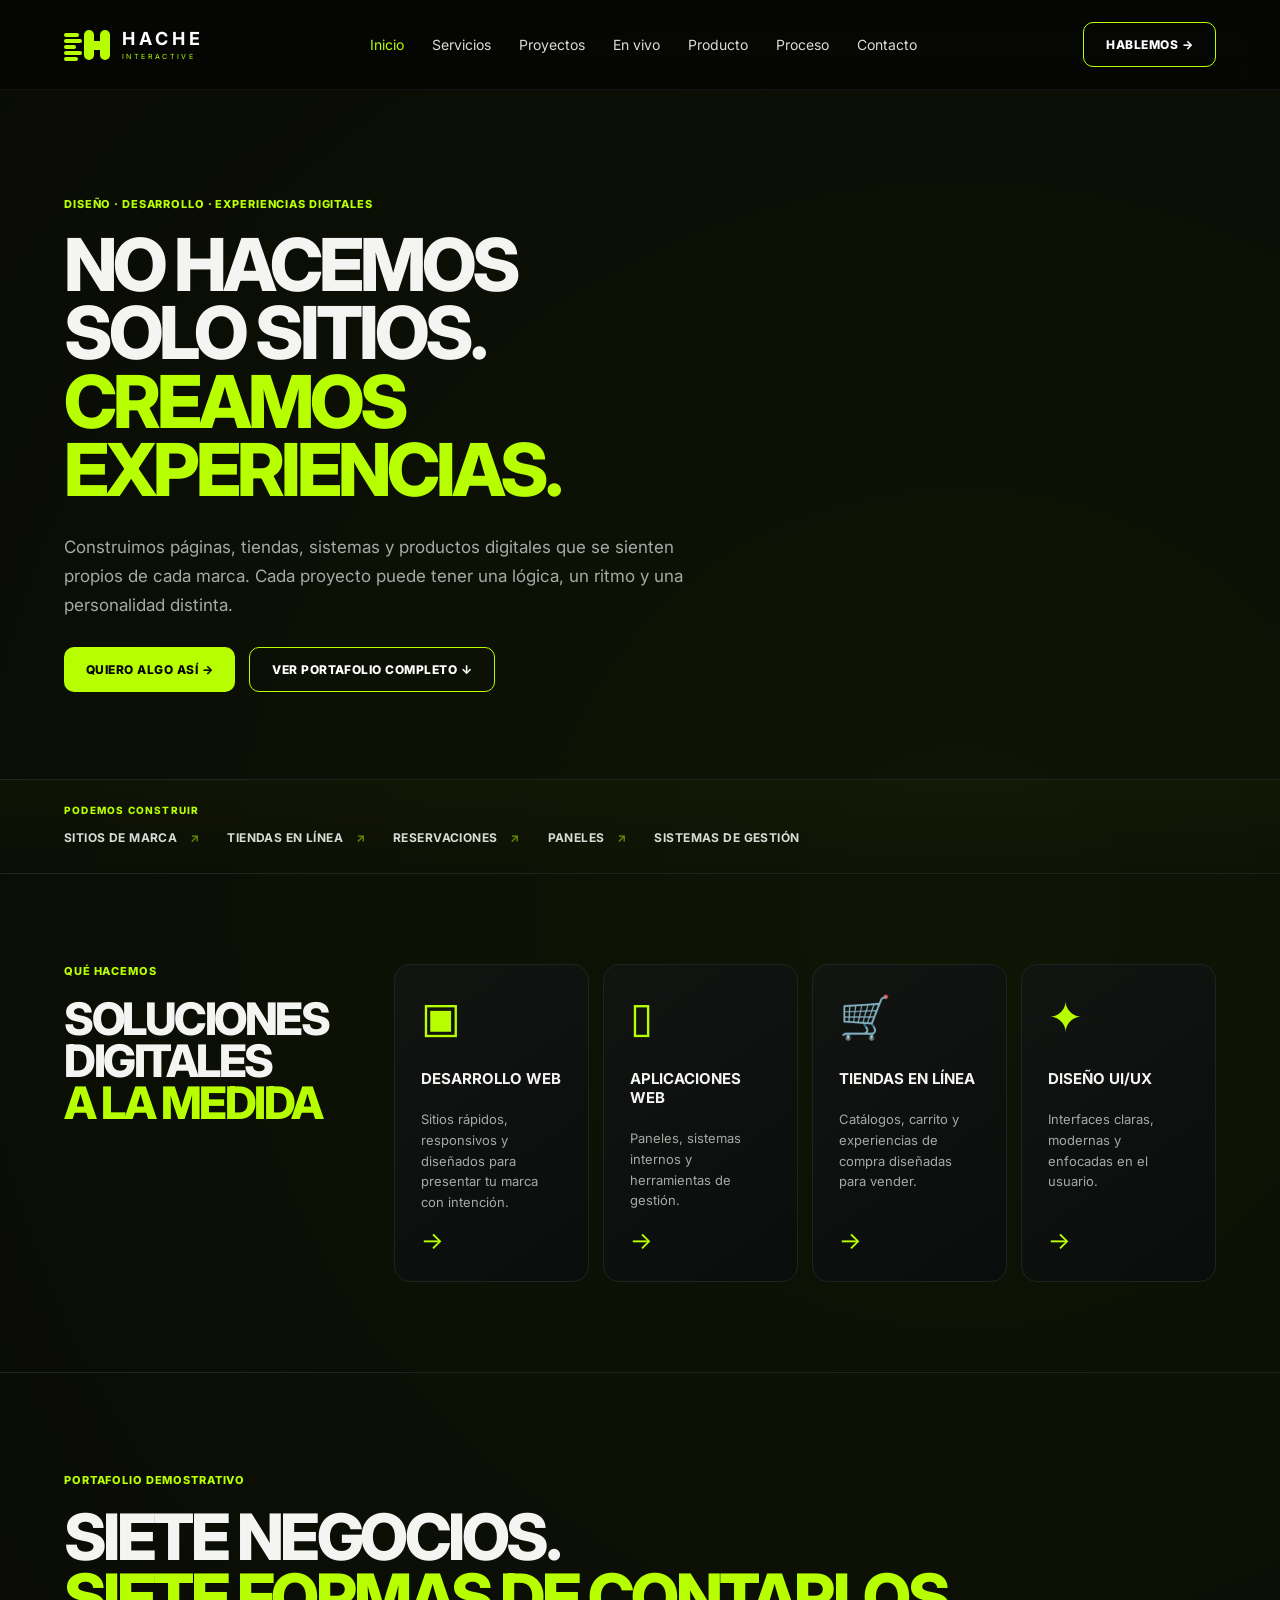
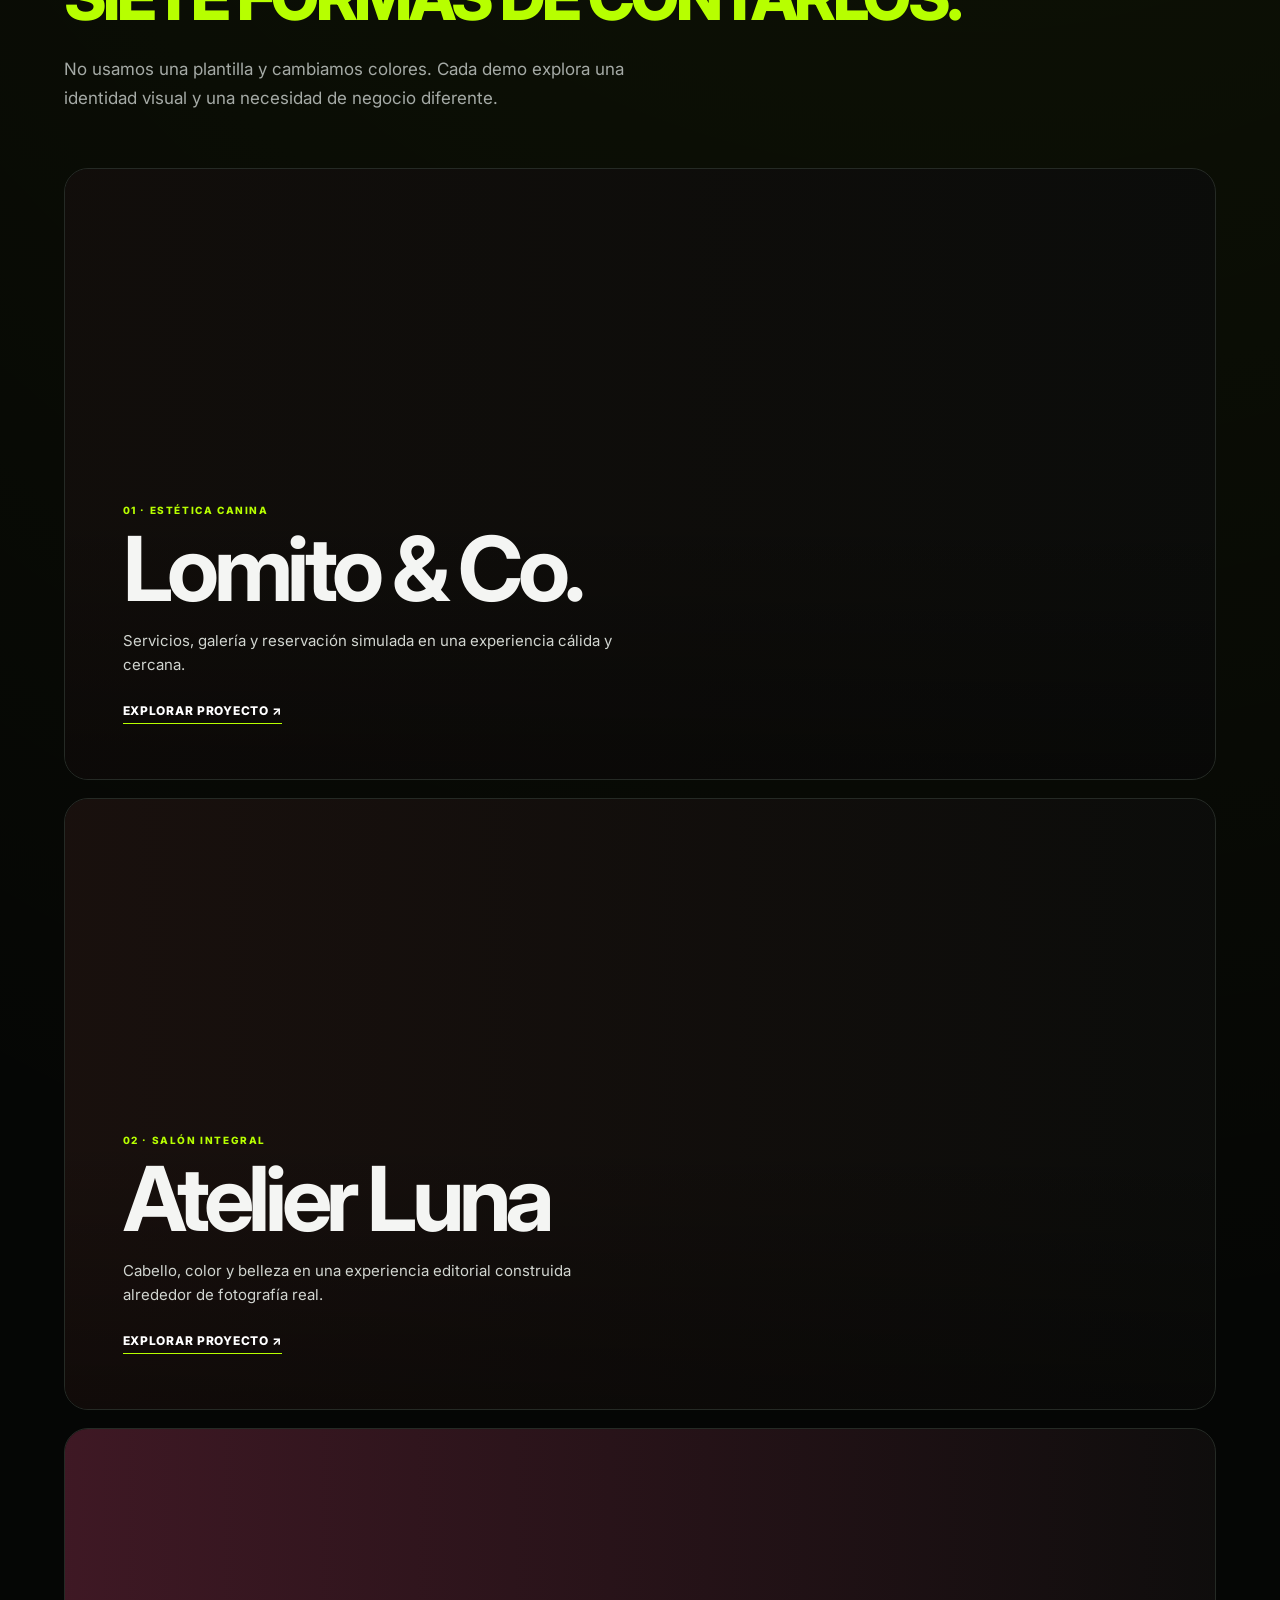
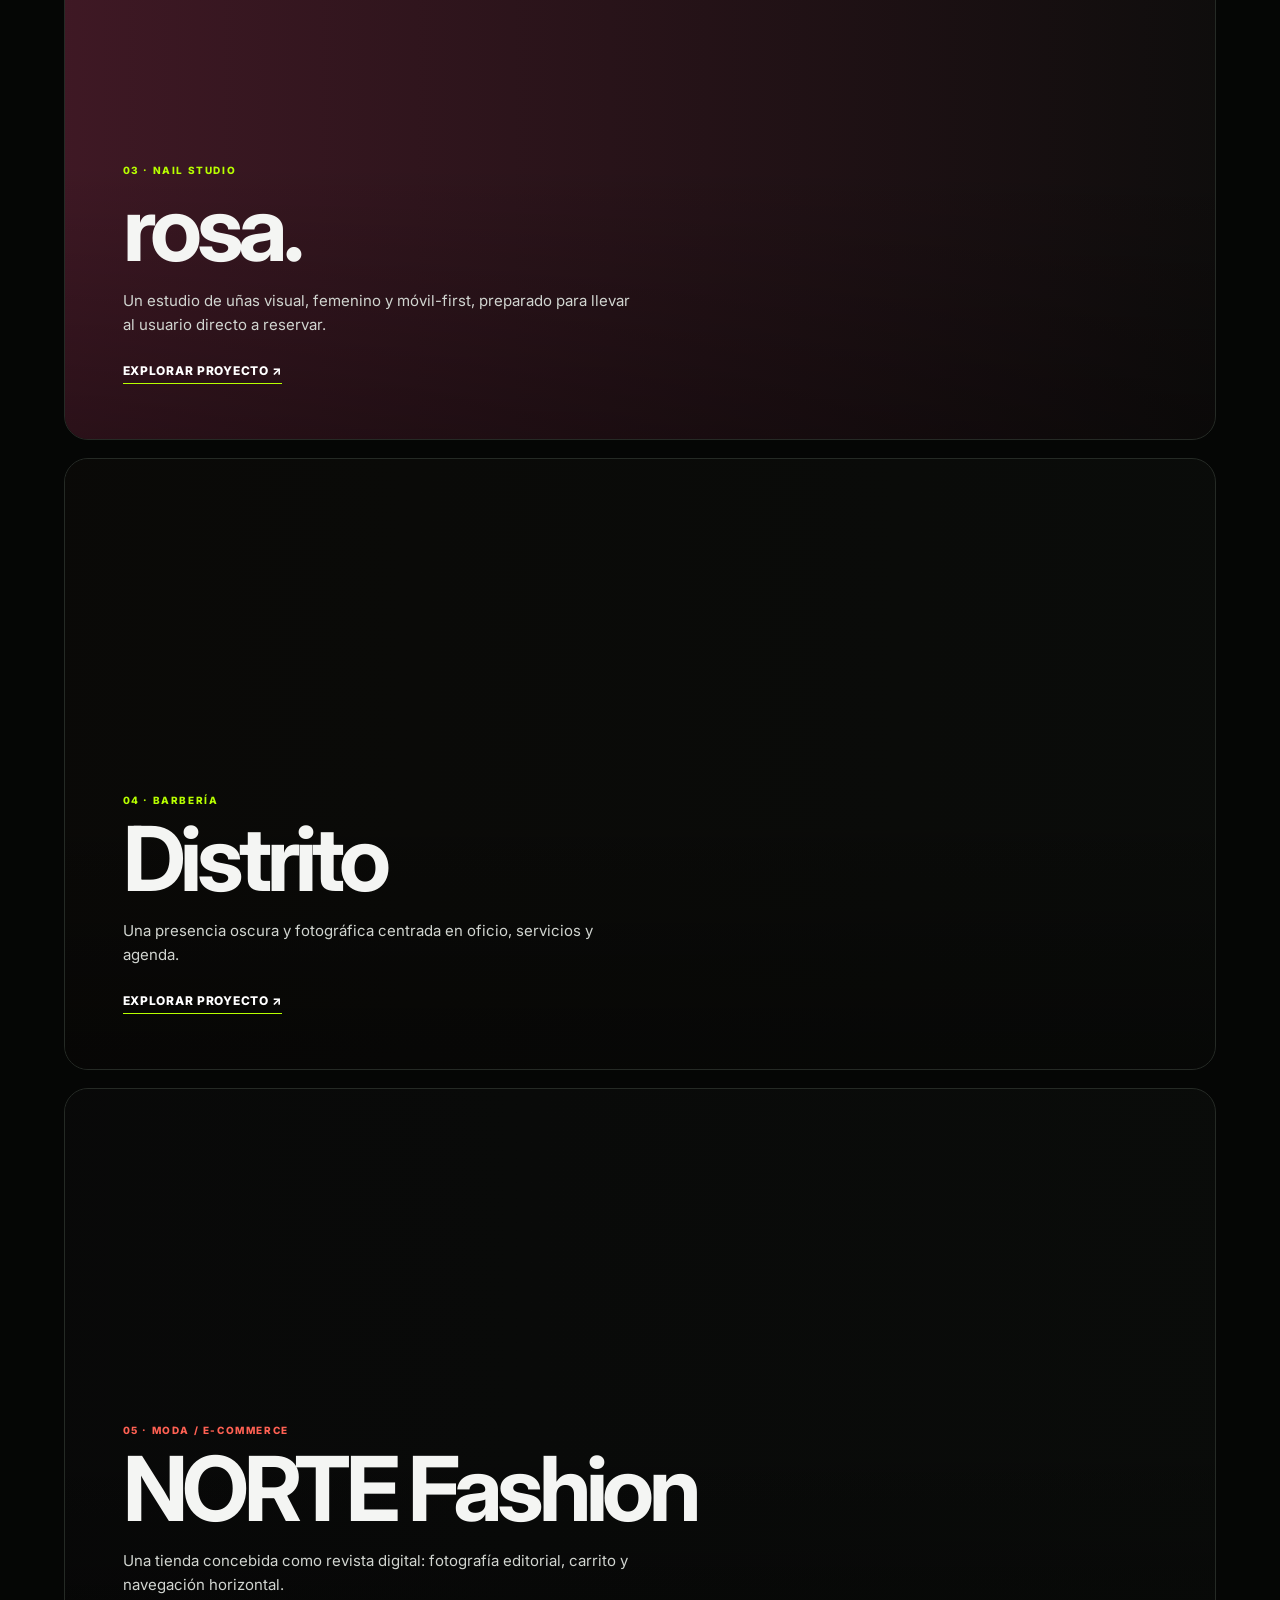
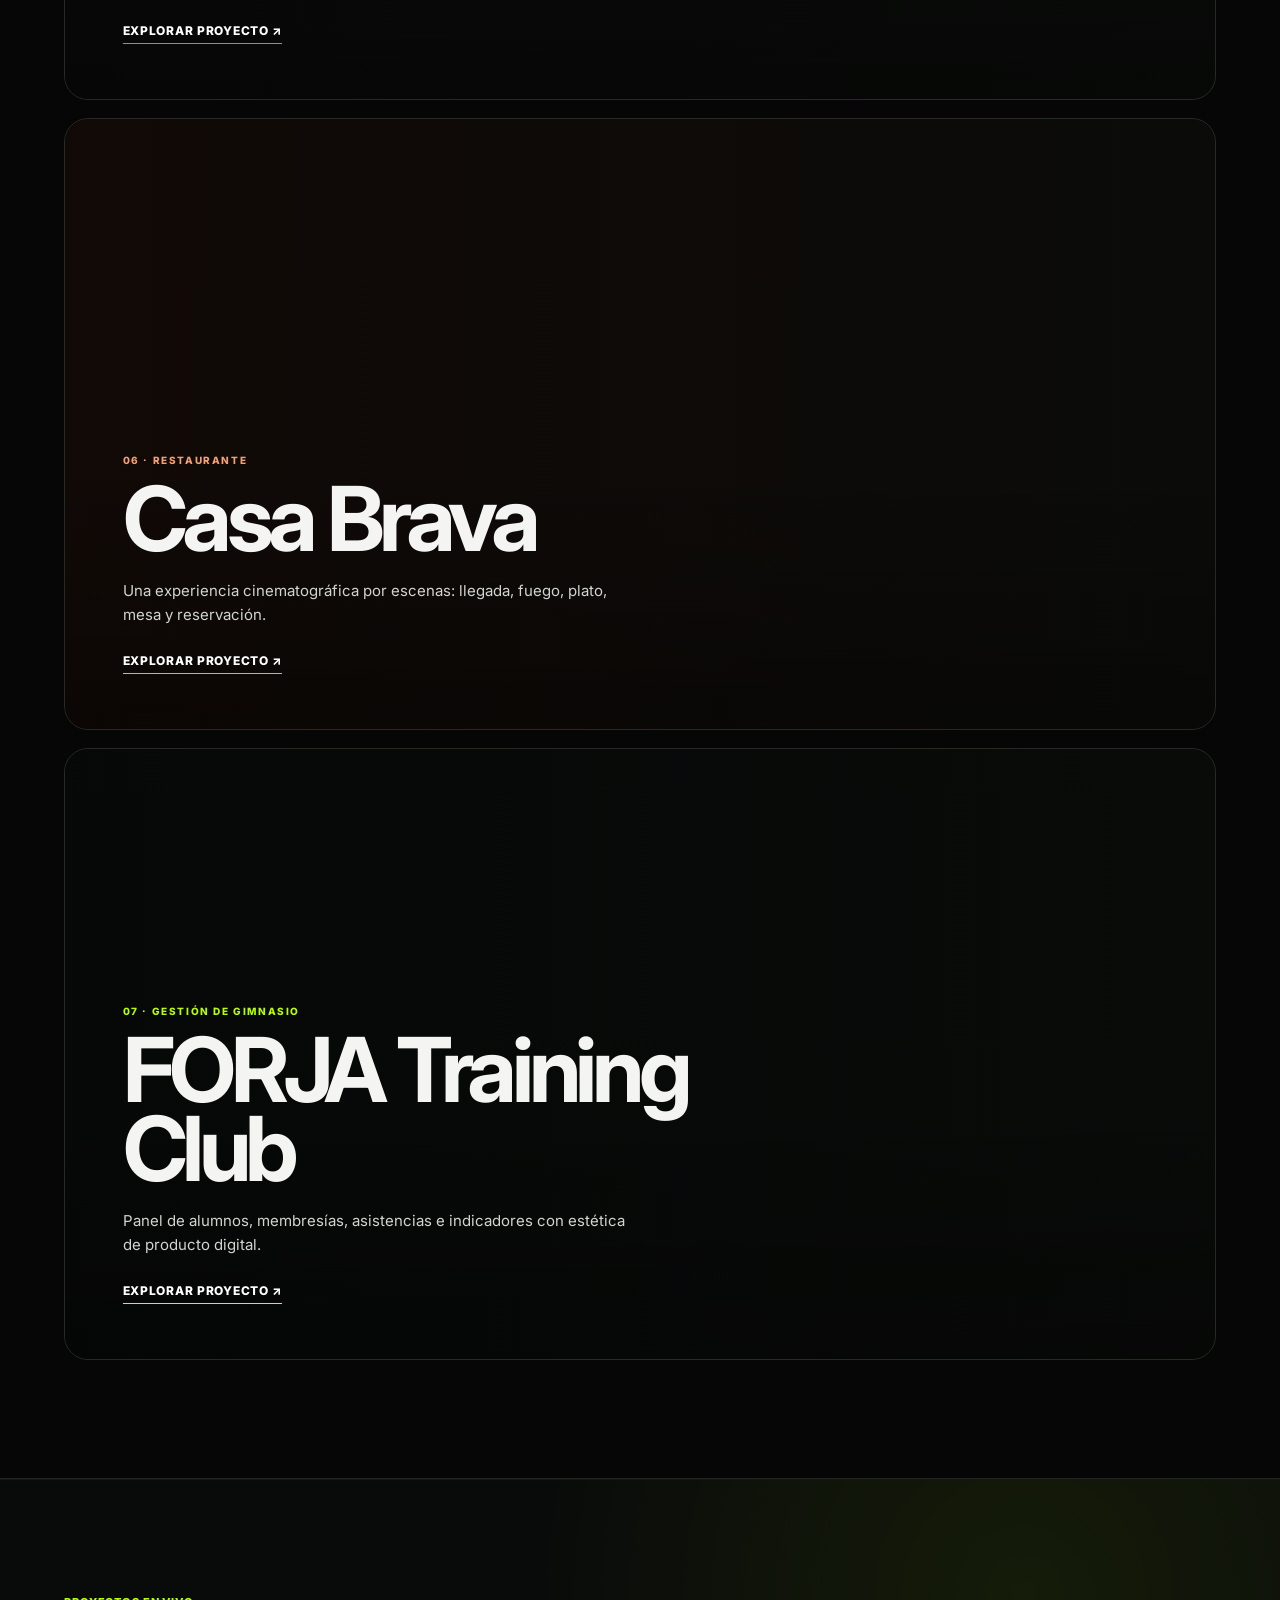
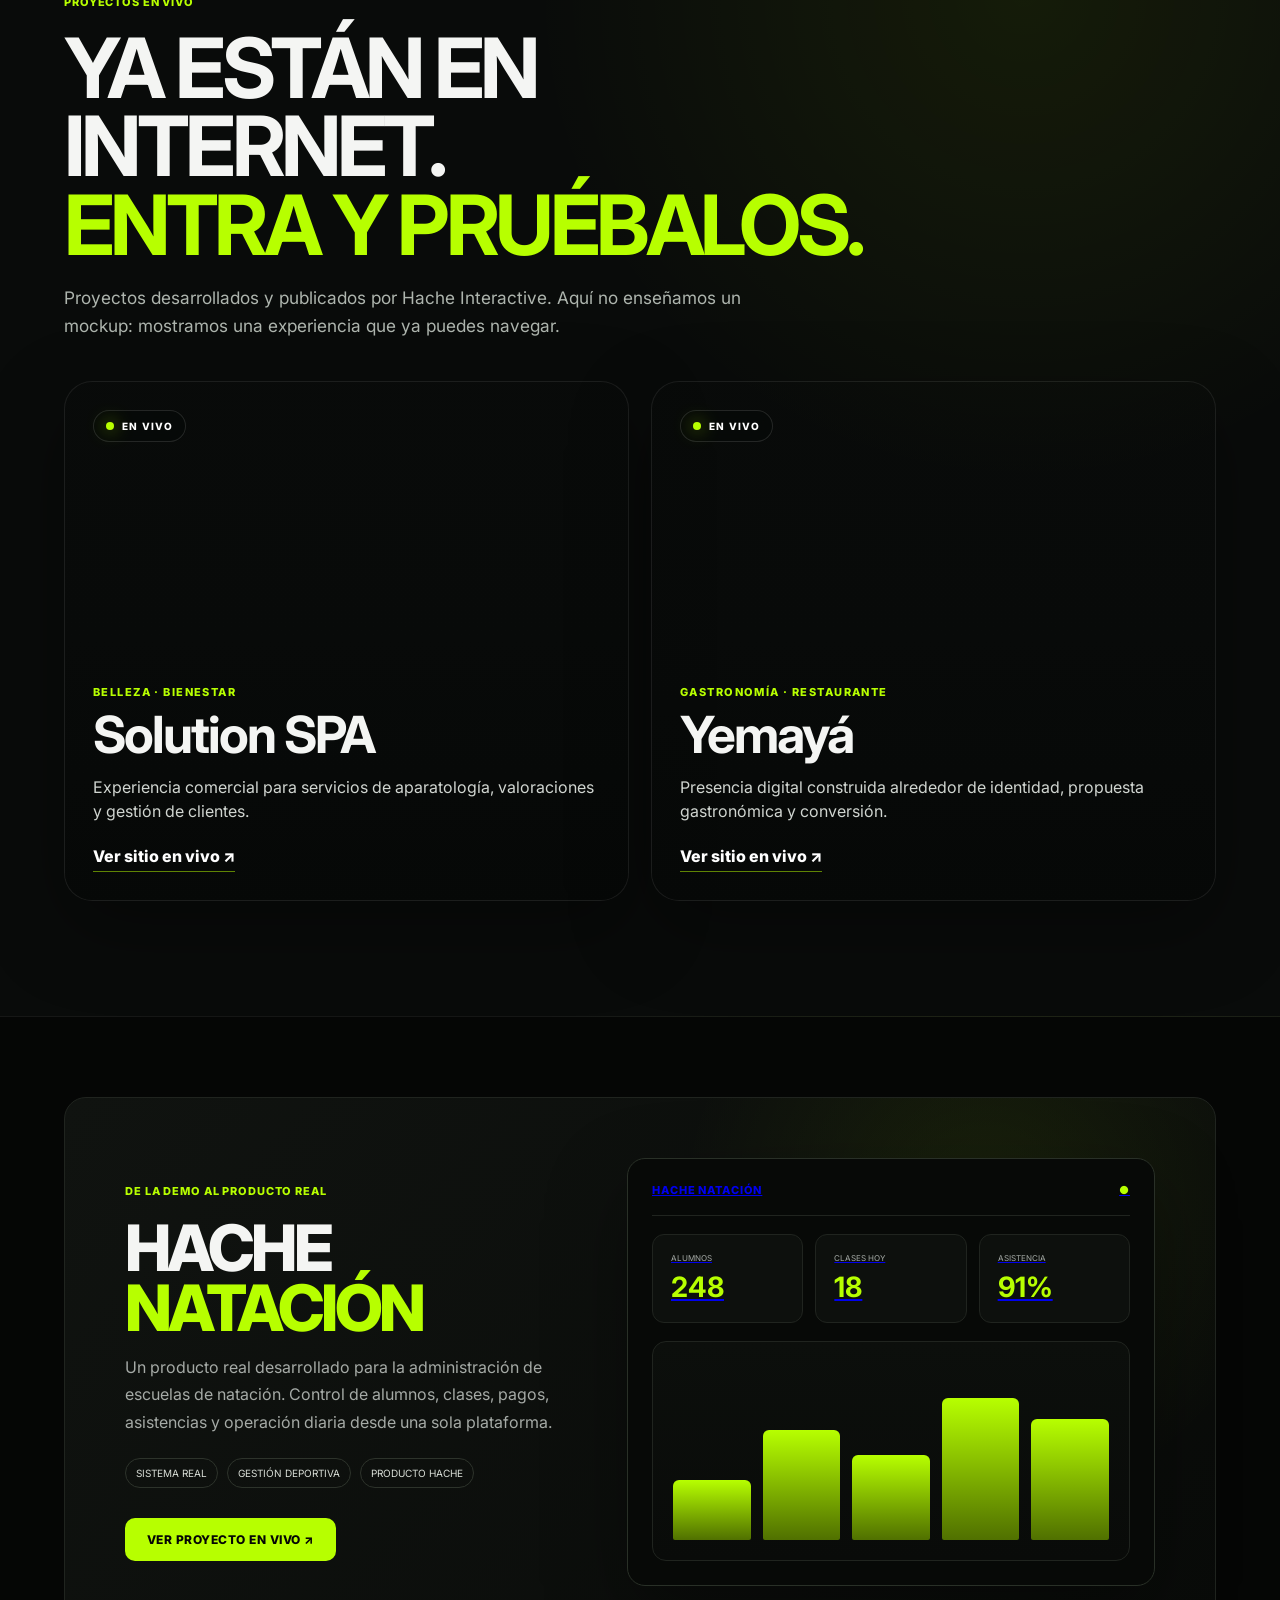
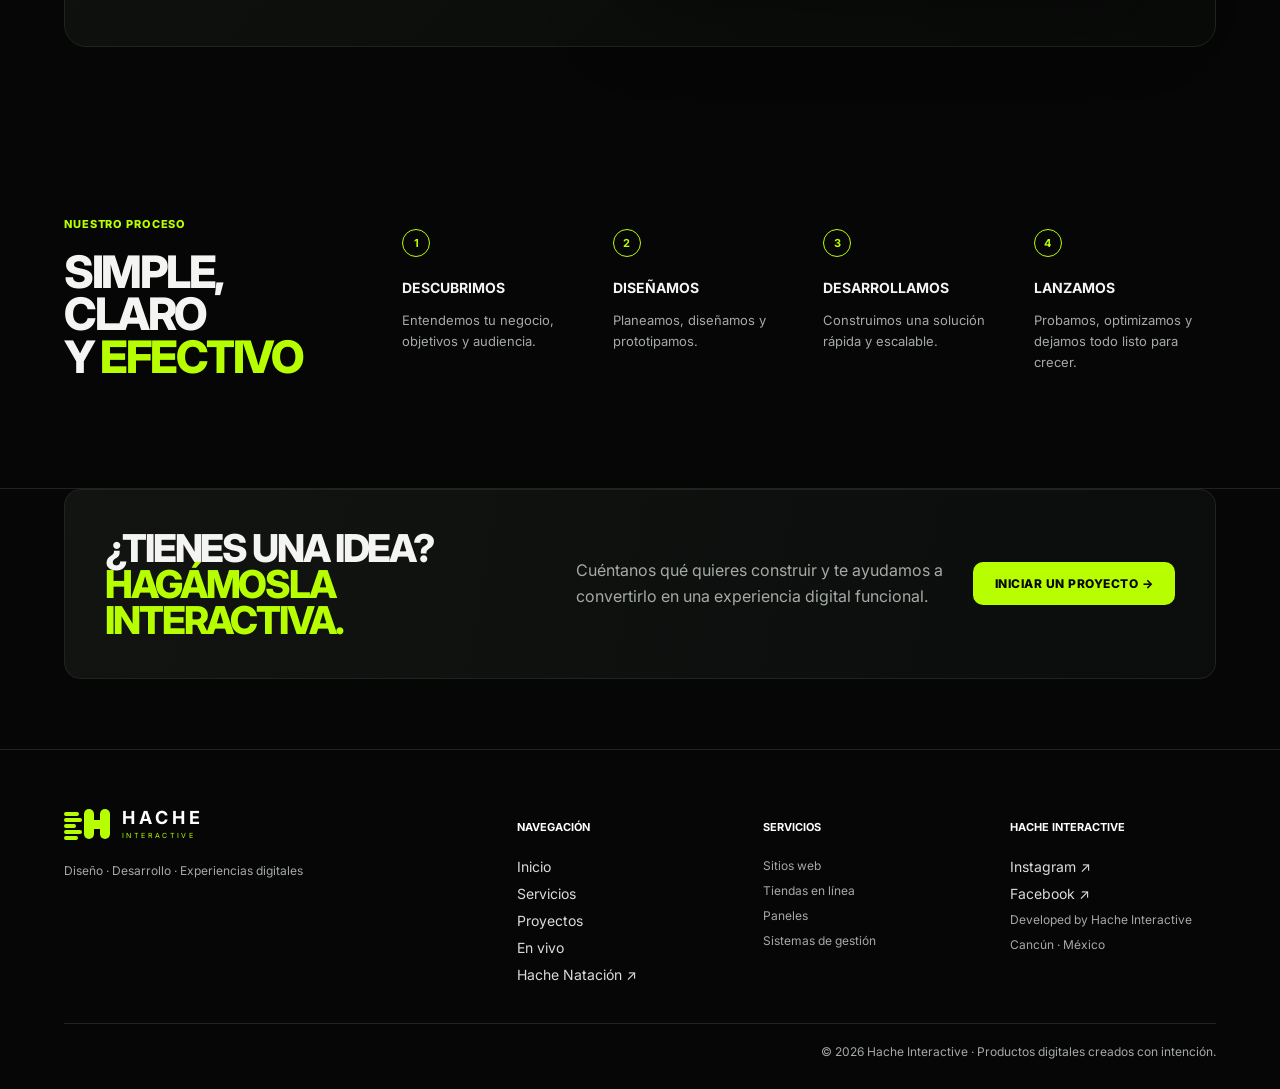
==== commit 6596220b: "Connect live project production URLs" ====
--- a/index.html
+++ b/index.html
@@ -1 +1 @@
-<!doctype html><html lang="es"><head><meta charset="utf-8"><meta name="viewport" content="width=device-width,initial-scale=1"><meta name="description" content="Hache Interactive diseña y desarrolla sitios web, aplicaciones, tiendas en línea y sistemas digitales a la medida en Cancún, México."><meta name="robots" content="index,follow,max-image-preview:large"><link rel="canonical" href="https://hacheinteractive.com/"><meta property="og:type" content="website"><meta property="og:locale" content="es_MX"><meta property="og:site_name" content="Hache Interactive"><meta property="og:title" content="Hache Interactive | Desarrollo web en Cancún"><meta property="og:description" content="Sitios web, aplicaciones, tiendas en línea y sistemas digitales a la medida en Cancún, México."><meta property="og:url" content="https://hacheinteractive.com/"><meta name="twitter:card" content="summary"><meta name="twitter:title" content="Hache Interactive | Desarrollo web en Cancún"><meta name="twitter:description" content="Sitios web, aplicaciones, tiendas en línea y sistemas digitales a la medida en Cancún, México."><title>Hache Interactive | Desarrollo web en Cancún</title><link rel="preconnect" href="https://fonts.googleapis.com"><link rel="preconnect" href="https://fonts.gstatic.com" crossorigin><link href="https://fonts.googleapis.com/css2?family=Inter:wght@400;500;600;700;800&display=swap" rel="stylesheet"><link rel="stylesheet" href="css/main.css"><link rel="stylesheet" href="css/showcase-polish.css?v=20260826-live"><script type="application/ld+json">{"@context":"https://schema.org","@type":"Organization","@id":"https://hacheinteractive.com/#organization","name":"Hache Interactive","url":"https://hacheinteractive.com/","description":"Estudio de diseño y desarrollo de sitios web, aplicaciones, tiendas en línea y sistemas digitales a la medida.","sameAs":["https://www.instagram.com/hacheinteractive/","https://www.facebook.com/hacheinteractive"],"areaServed":{"@type":"City","name":"Cancún","containedInPlace":{"@type":"AdministrativeArea","name":"Quintana Roo"}},"contactPoint":{"@type":"ContactPoint","telephone":"+52-998-265-5834","contactType":"sales","availableLanguage":"es"},"knowsAbout":["Desarrollo web","Aplicaciones web","Comercio electrónico","Diseño UI/UX","Sistemas de gestión"]}</script></head><body><header class="site-header"><a class="brand" href="#inicio"><span class="brand-mark"><i></i><i></i><i></i><i></i><i></i><b></b></span><span class="brand-text"><strong>HACHE</strong><small>INTERACTIVE</small></span></a><button class="menu-toggle" type="button" aria-label="Abrir menú de navegación" aria-controls="site-nav" aria-expanded="false">☰</button><nav class="nav" id="site-nav"><a class="active" href="#inicio">Inicio</a><a href="#servicios">Servicios</a><a href="#proyectos">Proyectos</a><a href="#en-vivo">En vivo</a><a href="#producto">Producto</a><a href="#nosotros">Proceso</a><a href="#contacto">Contacto</a></nav><a class="btn btn-outline header-cta" href="https://wa.me/529982655834?text=Hola%20Hache%20Interactive%2C%20quiero%20cotizar%20un%20proyecto" target="_blank" rel="noopener">Hablemos →</a></header><main><section class="hero hero-updated" id="inicio"><div class="hero-copy reveal"><span class="eyebrow">DISEÑO · DESARROLLO · EXPERIENCIAS DIGITALES</span><h1>NO HACEMOS<br>SOLO SITIOS.<br><em>CREAMOS<br>EXPERIENCIAS.</em></h1><p>Construimos páginas, tiendas, sistemas y productos digitales que se sienten propios de cada marca. Cada proyecto puede tener una lógica, un ritmo y una personalidad distinta.</p><div class="hero-actions"><a class="btn btn-primary" href="https://wa.me/529982655834?text=Hola%20Hache%20Interactive%2C%20quiero%20cotizar%20un%20proyecto" target="_blank" rel="noopener">Quiero algo así →</a><a class="btn btn-outline" href="#proyectos">Ver portafolio completo ↓</a></div></div><div class="demo-preview-head reveal"><div><span class="eyebrow">DEMOS INTERACTIVOS</span><strong>Explora proyectos que ya puedes abrir y probar</strong></div><small>Desliza para ver los 7 →</small></div><div class="hero-art hero-showcase reveal" style="display:flex;gap:16px;overflow-x:auto;overflow-y:hidden;scroll-snap-type:x mandatory;overscroll-behavior-x:contain;justify-content:flex-start"><a class="showcase-frame" href="demos/lomito/" style="flex:0 0 min(78vw,280px);scroll-snap-align:start;background-image:linear-gradient(180deg,rgba(0,0,0,.03),rgba(19,14,11,.62)),url('https://images.unsplash.com/photo-1583337130417-3346a1be7dee?auto=format&fit=crop&w=1100&q=86')!important"><span>LOMITO &amp; CO.</span><b>Estética canina</b></a><a class="showcase-frame frame-a" href="demos/atelier-luna/" style="flex:0 0 min(78vw,280px);scroll-snap-align:start"><span>ATELIER LUNA</span><b>Salón integral</b></a><a class="showcase-frame frame-b" href="demos/rosa-nails/" style="flex:0 0 min(78vw,280px);scroll-snap-align:start"><span>ROSA NAILS</span><b>Nail studio</b></a><a class="showcase-frame frame-c" href="demos/distrito-barber/" style="flex:0 0 min(78vw,280px);scroll-snap-align:start"><span>DISTRITO</span><b>Barbería</b></a><a class="showcase-frame" href="demos/norte/" style="flex:0 0 min(78vw,280px);scroll-snap-align:start;background-image:linear-gradient(180deg,rgba(0,0,0,.03),rgba(8,8,8,.58)),url('https://images.unsplash.com/photo-1529139574466-a303027c1d8b?auto=format&fit=crop&w=1100&q=86')!important"><span style="color:#ff8c82">NORTE FASHION</span><b>Moda / e-commerce</b></a><a class="showcase-frame" href="demos/casa-brava/" style="flex:0 0 min(78vw,280px);scroll-snap-align:start;background-image:linear-gradient(180deg,rgba(0,0,0,.03),rgba(18,9,6,.62)),url('https://images.unsplash.com/photo-1753019491860-128b7763f8ee?auto=format&fit=crop&w=1100&q=86')!important"><span style="color:#f4a074">CASA BRAVA</span><b>Restaurante</b></a><a class="showcase-frame" href="demos/forja/" style="flex:0 0 min(78vw,280px);scroll-snap-align:start;background-image:linear-gradient(180deg,rgba(0,0,0,.03),rgba(5,7,6,.72)),url('https://images.unsplash.com/photo-1571019613454-1cb2f99b2d8b?auto=format&fit=crop&w=1100&q=86')!important"><span>FORJA</span><b>Gestión de gimnasio</b></a></div></section><section class="trust-strip"><span>Podemos construir</span><div class="logos"><b>SITIOS DE MARCA</b><b>TIENDAS EN LÍNEA</b><b>RESERVACIONES</b><b>PANELES</b><b>SISTEMAS DE GESTIÓN</b></div></section><section class="section services" id="servicios"><div class="section-heading reveal"><span class="eyebrow">QUÉ HACEMOS</span><h2>SOLUCIONES<br>DIGITALES<br><em>A LA MEDIDA</em></h2></div><div class="service-grid"><article class="card reveal"><div class="icon">▣</div><h3>Desarrollo web</h3><p>Sitios rápidos, responsivos y diseñados para presentar tu marca con intención.</p><a href="#contacto" aria-label="Consultar sobre desarrollo web">→</a></article><article class="card reveal"><div class="icon">▯</div><h3>Aplicaciones web</h3><p>Paneles, sistemas internos y herramientas de gestión.</p><a href="#contacto" aria-label="Consultar sobre aplicaciones web">→</a></article><article class="card reveal"><div class="icon">🛒</div><h3>Tiendas en línea</h3><p>Catálogos, carrito y experiencias de compra diseñadas para vender.</p><a href="#contacto" aria-label="Consultar sobre tiendas en línea">→</a></article><article class="card reveal"><div class="icon">✦</div><h3>Diseño UI/UX</h3><p>Interfaces claras, modernas y enfocadas en el usuario.</p><a href="#contacto" aria-label="Consultar sobre diseño UI/UX">→</a></article></div></section><section class="projects-immersive" id="proyectos"><div class="projects-intro reveal"><span class="eyebrow">PORTAFOLIO DEMOSTRATIVO</span><h2>SIETE NEGOCIOS.<br><em>SIETE FORMAS DE CONTARLOS.</em></h2><p>No usamos una plantilla y cambiamos colores. Cada demo explora una identidad visual y una necesidad de negocio diferente.</p></div><div class="project-feature lomito reveal"><a class="project-bg" href="demos/lomito/" style="background-image:linear-gradient(90deg,rgba(19,14,11,.82),rgba(19,14,11,.12)),url('https://images.unsplash.com/photo-1583337130417-3346a1be7dee?auto=format&fit=crop&w=1800&q=86')"></a><div class="feature-copy"><span>01 · ESTÉTICA CANINA</span><h3>Lomito & Co.</h3><p>Servicios, galería y reservación simulada en una experiencia cálida y cercana.</p><a href="demos/lomito/">Explorar proyecto ↗</a></div></div><div class="project-feature reveal"><a class="project-bg" href="demos/atelier-luna/" style="background-image:linear-gradient(90deg,rgba(28,17,14,.82),rgba(28,17,14,.08)),url('https://images.unsplash.com/photo-1560066984-138dadb4c035?auto=format&fit=crop&w=1800&q=88')"></a><div class="feature-copy"><span>02 · SALÓN INTEGRAL</span><h3>Atelier Luna</h3><p>Cabello, color y belleza en una experiencia editorial construida alrededor de fotografía real.</p><a href="demos/atelier-luna/">Explorar proyecto ↗</a></div></div><div class="project-feature reveal"><a class="project-bg" href="demos/rosa-nails/" style="background-image:linear-gradient(90deg,rgba(74,27,42,.82),rgba(74,27,42,.08)),url('https://images.unsplash.com/photo-1632345031435-8727f6897d53?auto=format&fit=crop&w=1800&q=88')"></a><div class="feature-copy"><span>03 · NAIL STUDIO</span><h3>rosa.</h3><p>Un estudio de uñas visual, femenino y móvil-first, preparado para llevar al usuario directo a reservar.</p><a href="demos/rosa-nails/">Explorar proyecto ↗</a></div></div><div class="project-feature reveal"><a class="project-bg" href="demos/distrito-barber/" style="background-image:linear-gradient(90deg,rgba(10,9,7,.9),rgba(10,9,7,.12)),url('https://images.unsplash.com/photo-1503951914875-452162b0f3f1?auto=format&fit=crop&w=1800&q=88')"></a><div class="feature-copy"><span>04 · BARBERÍA</span><h3>Distrito</h3><p>Una presencia oscura y fotográfica centrada en oficio, servicios y agenda.</p><a href="demos/distrito-barber/">Explorar proyecto ↗</a></div></div><div class="project-feature norte reveal"><a class="project-bg" href="demos/norte/" style="background-image:linear-gradient(90deg,rgba(8,8,8,.78),rgba(8,8,8,.08)),url('https://images.unsplash.com/photo-1529139574466-a303027c1d8b?auto=format&fit=crop&w=1800&q=88')"></a><div class="feature-copy"><span>05 · MODA / E-COMMERCE</span><h3>NORTE Fashion</h3><p>Una tienda concebida como revista digital: fotografía editorial, carrito y navegación horizontal.</p><a href="demos/norte/">Explorar proyecto ↗</a></div></div><div class="project-feature brava reveal"><a class="project-bg" href="demos/casa-brava/" style="background-image:linear-gradient(90deg,rgba(18,9,6,.86),rgba(18,9,6,.12)),url('https://images.unsplash.com/photo-1753019491860-128b7763f8ee?auto=format&fit=crop&w=1800&q=88')"></a><div class="feature-copy"><span>06 · RESTAURANTE</span><h3>Casa Brava</h3><p>Una experiencia cinematográfica por escenas: llegada, fuego, plato, mesa y reservación.</p><a href="demos/casa-brava/">Explorar proyecto ↗</a></div></div><div class="project-feature forja reveal"><a class="project-bg" href="demos/forja/" style="background-image:linear-gradient(90deg,rgba(5,7,6,.9),rgba(5,7,6,.28)),url('https://images.unsplash.com/photo-1534438327276-14e5300c3a48?auto=format&fit=crop&w=1800&q=86')"></a><div class="feature-copy"><span>07 · GESTIÓN DE GIMNASIO</span><h3>FORJA Training Club</h3><p>Panel de alumnos, membresías, asistencias e indicadores con estética de producto digital.</p><a href="demos/forja/">Explorar proyecto ↗</a></div></div></section><section class="live-projects" id="en-vivo"><div class="live-projects-head reveal"><span class="eyebrow">PROYECTOS EN VIVO</span><h2>YA ESTÁN EN INTERNET.<br><em>ENTRA Y PRUÉBALOS.</em></h2><p>Proyectos desarrollados y publicados por Hache Interactive. Aquí no enseñamos un mockup: mostramos una experiencia que ya puedes navegar.</p></div><div class="live-projects-grid"><article class="live-card live-spa reveal"><div class="live-status"><i></i> EN VIVO</div><div class="live-card-copy"><span>BELLEZA · BIENESTAR</span><h3>Solution SPA</h3><p>Experiencia comercial para servicios de aparatología, valoraciones y gestión de clientes.</p><a href="https://manglefurniture.github.io/Solution-SPA/" target="_blank" rel="noopener">Ver sitio en vivo ↗</a></div></article><article class="live-card live-yemaya reveal"><div class="live-status live-status-pending"><i></i> PROYECTO REAL</div><div class="live-card-copy"><span>GASTRONOMÍA · RESTAURANTE</span><h3>Yemayá</h3><p>Presencia digital construida alrededor de identidad, propuesta gastronómica y conversión.</p><span class="live-link-pending" aria-label="Enlace público de Yemayá pendiente de conectar">Enlace público por conectar</span></div></article></div></section><section class="product-showcase" id="producto"><div class="product-copy reveal"><span class="eyebrow">DE LA DEMO AL PRODUCTO REAL</span><h2>HACHE<br><em>NATACIÓN</em></h2><p>Un producto real desarrollado para la administración de escuelas de natación. Control de alumnos, clases, pagos, asistencias y operación diaria desde una sola plataforma.</p><div class="product-tags"><span>Sistema real</span><span>Gestión deportiva</span><span>Producto Hache</span></div><a class="btn btn-primary" href="https://hnatacion.com" target="_blank" rel="noopener">Ver proyecto en vivo ↗</a></div><a class="product-ui reveal" href="https://hnatacion.com" target="_blank" rel="noopener"><div class="ui-top"><span>HACHE NATACIÓN</span><b>●</b></div><div class="ui-stats"><div><small>ALUMNOS</small><strong>248</strong></div><div><small>CLASES HOY</small><strong>18</strong></div><div><small>ASISTENCIA</small><strong>91%</strong></div></div><div class="ui-panel"><span></span><span></span><span></span><span></span><span></span></div></a></section><section class="section process" id="nosotros"><div class="section-heading reveal"><span class="eyebrow">NUESTRO PROCESO</span><h2>SIMPLE, CLARO<br>Y <em>EFECTIVO</em></h2></div><div class="steps"><div class="step reveal"><b>1</b><h3>Descubrimos</h3><p>Entendemos tu negocio, objetivos y audiencia.</p></div><div class="step reveal"><b>2</b><h3>Diseñamos</h3><p>Planeamos, diseñamos y prototipamos.</p></div><div class="step reveal"><b>3</b><h3>Desarrollamos</h3><p>Construimos una solución rápida y escalable.</p></div><div class="step reveal"><b>4</b><h3>Lanzamos</h3><p>Probamos, optimizamos y dejamos todo listo para crecer.</p></div></div></section><section class="cta reveal" id="contacto"><h2>¿TIENES UNA IDEA?<br><em>HAGÁMOSLA INTERACTIVA.</em></h2><p>Cuéntanos qué quieres construir y te ayudamos a convertirlo en una experiencia digital funcional.</p><a class="btn btn-primary" href="https://wa.me/529982655834?text=Hola%20Hache%20Interactive%2C%20quiero%20iniciar%20un%20proyecto" target="_blank" rel="noopener">Iniciar un proyecto →</a></section></main><footer><div class="footer-brand"><div class="brand compact"><span class="brand-mark"><i></i><i></i><i></i><i></i><i></i><b></b></span><span class="brand-text"><strong>HACHE</strong><small>INTERACTIVE</small></span></div><p>Diseño · Desarrollo · Experiencias digitales</p></div><div><h4>Navegación</h4><a href="#inicio">Inicio</a><a href="#servicios">Servicios</a><a href="#proyectos">Proyectos</a><a href="#en-vivo">En vivo</a><a href="https://hnatacion.com" target="_blank" rel="noopener">Hache Natación ↗</a></div><div><h4>Servicios</h4><span>Sitios web</span><span>Tiendas en línea</span><span>Paneles</span><span>Sistemas de gestión</span></div><div><h4>Hache Interactive</h4><a href="https://www.instagram.com/hacheinteractive/" target="_blank" rel="noopener" aria-label="Instagram de Hache Interactive">Instagram ↗</a><a href="https://www.facebook.com/hacheinteractive" target="_blank" rel="noopener" aria-label="Facebook de Hache Interactive">Facebook ↗</a><span>Developed by Hache Interactive</span><span>Cancún · México</span></div><div class="copyright">© 2026 Hache Interactive · Productos digitales creados con intención.</div></footer><script>document.querySelectorAll('.project-feature').forEach(card=>{const link=card.querySelector('.project-bg');if(!link)return;card.style.cursor='pointer';card.setAttribute('role','link');card.setAttribute('tabindex','0');const go=()=>window.location.href=link.href;card.addEventListener('click',e=>{if(e.target.closest('a'))return;go()});card.addEventListener('keydown',e=>{if(e.key==='Enter'||e.key===' '){e.preventDefault();go()}})});</script><script src="js/main.js"></script></body></html>+<!doctype html><html lang="es"><head><meta charset="utf-8"><meta name="viewport" content="width=device-width,initial-scale=1"><meta name="description" content="Hache Interactive diseña y desarrolla sitios web, aplicaciones, tiendas en línea y sistemas digitales a la medida en Cancún, México."><meta name="robots" content="index,follow,max-image-preview:large"><link rel="canonical" href="https://hacheinteractive.com/"><meta property="og:type" content="website"><meta property="og:locale" content="es_MX"><meta property="og:site_name" content="Hache Interactive"><meta property="og:title" content="Hache Interactive | Desarrollo web en Cancún"><meta property="og:description" content="Sitios web, aplicaciones, tiendas en línea y sistemas digitales a la medida en Cancún, México."><meta property="og:url" content="https://hacheinteractive.com/"><meta name="twitter:card" content="summary"><meta name="twitter:title" content="Hache Interactive | Desarrollo web en Cancún"><meta name="twitter:description" content="Sitios web, aplicaciones, tiendas en línea y sistemas digitales a la medida en Cancún, México."><title>Hache Interactive | Desarrollo web en Cancún</title><link rel="preconnect" href="https://fonts.googleapis.com"><link rel="preconnect" href="https://fonts.gstatic.com" crossorigin><link href="https://fonts.googleapis.com/css2?family=Inter:wght@400;500;600;700;800&display=swap" rel="stylesheet"><link rel="stylesheet" href="css/main.css"><link rel="stylesheet" href="css/showcase-polish.css?v=20260826-live"><script type="application/ld+json">{"@context":"https://schema.org","@type":"Organization","@id":"https://hacheinteractive.com/#organization","name":"Hache Interactive","url":"https://hacheinteractive.com/","description":"Estudio de diseño y desarrollo de sitios web, aplicaciones, tiendas en línea y sistemas digitales a la medida.","sameAs":["https://www.instagram.com/hacheinteractive/","https://www.facebook.com/hacheinteractive"],"areaServed":{"@type":"City","name":"Cancún","containedInPlace":{"@type":"AdministrativeArea","name":"Quintana Roo"}},"contactPoint":{"@type":"ContactPoint","telephone":"+52-998-265-5834","contactType":"sales","availableLanguage":"es"},"knowsAbout":["Desarrollo web","Aplicaciones web","Comercio electrónico","Diseño UI/UX","Sistemas de gestión"]}</script></head><body><header class="site-header"><a class="brand" href="#inicio"><span class="brand-mark"><i></i><i></i><i></i><i></i><i></i><b></b></span><span class="brand-text"><strong>HACHE</strong><small>INTERACTIVE</small></span></a><button class="menu-toggle" type="button" aria-label="Abrir menú de navegación" aria-controls="site-nav" aria-expanded="false">☰</button><nav class="nav" id="site-nav"><a class="active" href="#inicio">Inicio</a><a href="#servicios">Servicios</a><a href="#proyectos">Proyectos</a><a href="#en-vivo">En vivo</a><a href="#producto">Producto</a><a href="#nosotros">Proceso</a><a href="#contacto">Contacto</a></nav><a class="btn btn-outline header-cta" href="https://wa.me/529982655834?text=Hola%20Hache%20Interactive%2C%20quiero%20cotizar%20un%20proyecto" target="_blank" rel="noopener">Hablemos →</a></header><main><section class="hero hero-updated" id="inicio"><div class="hero-copy reveal"><span class="eyebrow">DISEÑO · DESARROLLO · EXPERIENCIAS DIGITALES</span><h1>NO HACEMOS<br>SOLO SITIOS.<br><em>CREAMOS<br>EXPERIENCIAS.</em></h1><p>Construimos páginas, tiendas, sistemas y productos digitales que se sienten propios de cada marca. Cada proyecto puede tener una lógica, un ritmo y una personalidad distinta.</p><div class="hero-actions"><a class="btn btn-primary" href="https://wa.me/529982655834?text=Hola%20Hache%20Interactive%2C%20quiero%20cotizar%20un%20proyecto" target="_blank" rel="noopener">Quiero algo así →</a><a class="btn btn-outline" href="#proyectos">Ver portafolio completo ↓</a></div></div><div class="demo-preview-head reveal"><div><span class="eyebrow">DEMOS INTERACTIVOS</span><strong>Explora proyectos que ya puedes abrir y probar</strong></div><small>Desliza para ver los 7 →</small></div><div class="hero-art hero-showcase reveal" style="display:flex;gap:16px;overflow-x:auto;overflow-y:hidden;scroll-snap-type:x mandatory;overscroll-behavior-x:contain;justify-content:flex-start"><a class="showcase-frame" href="demos/lomito/" style="flex:0 0 min(78vw,280px);scroll-snap-align:start;background-image:linear-gradient(180deg,rgba(0,0,0,.03),rgba(19,14,11,.62)),url('https://images.unsplash.com/photo-1583337130417-3346a1be7dee?auto=format&fit=crop&w=1100&q=86')!important"><span>LOMITO &amp; CO.</span><b>Estética canina</b></a><a class="showcase-frame frame-a" href="demos/atelier-luna/" style="flex:0 0 min(78vw,280px);scroll-snap-align:start"><span>ATELIER LUNA</span><b>Salón integral</b></a><a class="showcase-frame frame-b" href="demos/rosa-nails/" style="flex:0 0 min(78vw,280px);scroll-snap-align:start"><span>ROSA NAILS</span><b>Nail studio</b></a><a class="showcase-frame frame-c" href="demos/distrito-barber/" style="flex:0 0 min(78vw,280px);scroll-snap-align:start"><span>DISTRITO</span><b>Barbería</b></a><a class="showcase-frame" href="demos/norte/" style="flex:0 0 min(78vw,280px);scroll-snap-align:start;background-image:linear-gradient(180deg,rgba(0,0,0,.03),rgba(8,8,8,.58)),url('https://images.unsplash.com/photo-1529139574466-a303027c1d8b?auto=format&fit=crop&w=1100&q=86')!important"><span style="color:#ff8c82">NORTE FASHION</span><b>Moda / e-commerce</b></a><a class="showcase-frame" href="demos/casa-brava/" style="flex:0 0 min(78vw,280px);scroll-snap-align:start;background-image:linear-gradient(180deg,rgba(0,0,0,.03),rgba(18,9,6,.62)),url('https://images.unsplash.com/photo-1753019491860-128b7763f8ee?auto=format&fit=crop&w=1100&q=86')!important"><span style="color:#f4a074">CASA BRAVA</span><b>Restaurante</b></a><a class="showcase-frame" href="demos/forja/" style="flex:0 0 min(78vw,280px);scroll-snap-align:start;background-image:linear-gradient(180deg,rgba(0,0,0,.03),rgba(5,7,6,.72)),url('https://images.unsplash.com/photo-1571019613454-1cb2f99b2d8b?auto=format&fit=crop&w=1100&q=86')!important"><span>FORJA</span><b>Gestión de gimnasio</b></a></div></section><section class="trust-strip"><span>Podemos construir</span><div class="logos"><b>SITIOS DE MARCA</b><b>TIENDAS EN LÍNEA</b><b>RESERVACIONES</b><b>PANELES</b><b>SISTEMAS DE GESTIÓN</b></div></section><section class="section services" id="servicios"><div class="section-heading reveal"><span class="eyebrow">QUÉ HACEMOS</span><h2>SOLUCIONES<br>DIGITALES<br><em>A LA MEDIDA</em></h2></div><div class="service-grid"><article class="card reveal"><div class="icon">▣</div><h3>Desarrollo web</h3><p>Sitios rápidos, responsivos y diseñados para presentar tu marca con intención.</p><a href="#contacto" aria-label="Consultar sobre desarrollo web">→</a></article><article class="card reveal"><div class="icon">▯</div><h3>Aplicaciones web</h3><p>Paneles, sistemas internos y herramientas de gestión.</p><a href="#contacto" aria-label="Consultar sobre aplicaciones web">→</a></article><article class="card reveal"><div class="icon">🛒</div><h3>Tiendas en línea</h3><p>Catálogos, carrito y experiencias de compra diseñadas para vender.</p><a href="#contacto" aria-label="Consultar sobre tiendas en línea">→</a></article><article class="card reveal"><div class="icon">✦</div><h3>Diseño UI/UX</h3><p>Interfaces claras, modernas y enfocadas en el usuario.</p><a href="#contacto" aria-label="Consultar sobre diseño UI/UX">→</a></article></div></section><section class="projects-immersive" id="proyectos"><div class="projects-intro reveal"><span class="eyebrow">PORTAFOLIO DEMOSTRATIVO</span><h2>SIETE NEGOCIOS.<br><em>SIETE FORMAS DE CONTARLOS.</em></h2><p>No usamos una plantilla y cambiamos colores. Cada demo explora una identidad visual y una necesidad de negocio diferente.</p></div><div class="project-feature lomito reveal"><a class="project-bg" href="demos/lomito/" style="background-image:linear-gradient(90deg,rgba(19,14,11,.82),rgba(19,14,11,.12)),url('https://images.unsplash.com/photo-1583337130417-3346a1be7dee?auto=format&fit=crop&w=1800&q=86')"></a><div class="feature-copy"><span>01 · ESTÉTICA CANINA</span><h3>Lomito & Co.</h3><p>Servicios, galería y reservación simulada en una experiencia cálida y cercana.</p><a href="demos/lomito/">Explorar proyecto ↗</a></div></div><div class="project-feature reveal"><a class="project-bg" href="demos/atelier-luna/" style="background-image:linear-gradient(90deg,rgba(28,17,14,.82),rgba(28,17,14,.08)),url('https://images.unsplash.com/photo-1560066984-138dadb4c035?auto=format&fit=crop&w=1800&q=88')"></a><div class="feature-copy"><span>02 · SALÓN INTEGRAL</span><h3>Atelier Luna</h3><p>Cabello, color y belleza en una experiencia editorial construida alrededor de fotografía real.</p><a href="demos/atelier-luna/">Explorar proyecto ↗</a></div></div><div class="project-feature reveal"><a class="project-bg" href="demos/rosa-nails/" style="background-image:linear-gradient(90deg,rgba(74,27,42,.82),rgba(74,27,42,.08)),url('https://images.unsplash.com/photo-1632345031435-8727f6897d53?auto=format&fit=crop&w=1800&q=88')"></a><div class="feature-copy"><span>03 · NAIL STUDIO</span><h3>rosa.</h3><p>Un estudio de uñas visual, femenino y móvil-first, preparado para llevar al usuario directo a reservar.</p><a href="demos/rosa-nails/">Explorar proyecto ↗</a></div></div><div class="project-feature reveal"><a class="project-bg" href="demos/distrito-barber/" style="background-image:linear-gradient(90deg,rgba(10,9,7,.9),rgba(10,9,7,.12)),url('https://images.unsplash.com/photo-1503951914875-452162b0f3f1?auto=format&fit=crop&w=1800&q=88')"></a><div class="feature-copy"><span>04 · BARBERÍA</span><h3>Distrito</h3><p>Una presencia oscura y fotográfica centrada en oficio, servicios y agenda.</p><a href="demos/distrito-barber/">Explorar proyecto ↗</a></div></div><div class="project-feature norte reveal"><a class="project-bg" href="demos/norte/" style="background-image:linear-gradient(90deg,rgba(8,8,8,.78),rgba(8,8,8,.08)),url('https://images.unsplash.com/photo-1529139574466-a303027c1d8b?auto=format&fit=crop&w=1800&q=88')"></a><div class="feature-copy"><span>05 · MODA / E-COMMERCE</span><h3>NORTE Fashion</h3><p>Una tienda concebida como revista digital: fotografía editorial, carrito y navegación horizontal.</p><a href="demos/norte/">Explorar proyecto ↗</a></div></div><div class="project-feature brava reveal"><a class="project-bg" href="demos/casa-brava/" style="background-image:linear-gradient(90deg,rgba(18,9,6,.86),rgba(18,9,6,.12)),url('https://images.unsplash.com/photo-1753019491860-128b7763f8ee?auto=format&fit=crop&w=1800&q=88')"></a><div class="feature-copy"><span>06 · RESTAURANTE</span><h3>Casa Brava</h3><p>Una experiencia cinematográfica por escenas: llegada, fuego, plato, mesa y reservación.</p><a href="demos/casa-brava/">Explorar proyecto ↗</a></div></div><div class="project-feature forja reveal"><a class="project-bg" href="demos/forja/" style="background-image:linear-gradient(90deg,rgba(5,7,6,.9),rgba(5,7,6,.28)),url('https://images.unsplash.com/photo-1534438327276-14e5300c3a48?auto=format&fit=crop&w=1800&q=86')"></a><div class="feature-copy"><span>07 · GESTIÓN DE GIMNASIO</span><h3>FORJA Training Club</h3><p>Panel de alumnos, membresías, asistencias e indicadores con estética de producto digital.</p><a href="demos/forja/">Explorar proyecto ↗</a></div></div></section><section class="live-projects" id="en-vivo"><div class="live-projects-head reveal"><span class="eyebrow">PROYECTOS EN VIVO</span><h2>YA ESTÁN EN INTERNET.<br><em>ENTRA Y PRUÉBALOS.</em></h2><p>Proyectos desarrollados y publicados por Hache Interactive. Aquí no enseñamos un mockup: mostramos una experiencia que ya puedes navegar.</p></div><div class="live-projects-grid"><article class="live-card live-spa reveal"><div class="live-status"><i></i> EN VIVO</div><div class="live-card-copy"><span>BELLEZA · BIENESTAR</span><h3>Solution SPA</h3><p>Experiencia comercial para servicios de aparatología, valoraciones y gestión de clientes.</p><a href="https://spa.hacheinteractive.com/" target="_blank" rel="noopener">Ver sitio en vivo ↗</a></div></article><article class="live-card live-yemaya reveal"><div class="live-status"><i></i> EN VIVO</div><div class="live-card-copy"><span>GASTRONOMÍA · RESTAURANTE</span><h3>Yemayá</h3><p>Presencia digital construida alrededor de identidad, propuesta gastronómica y conversión.</p><a href="https://yemaya.hacheinteractive.com/" target="_blank" rel="noopener">Ver sitio en vivo ↗</a></div></article></div></section><section class="product-showcase" id="producto"><div class="product-copy reveal"><span class="eyebrow">DE LA DEMO AL PRODUCTO REAL</span><h2>HACHE<br><em>NATACIÓN</em></h2><p>Un producto real desarrollado para la administración de escuelas de natación. Control de alumnos, clases, pagos, asistencias y operación diaria desde una sola plataforma.</p><div class="product-tags"><span>Sistema real</span><span>Gestión deportiva</span><span>Producto Hache</span></div><a class="btn btn-primary" href="https://hnatacion.com" target="_blank" rel="noopener">Ver proyecto en vivo ↗</a></div><a class="product-ui reveal" href="https://hnatacion.com" target="_blank" rel="noopener"><div class="ui-top"><span>HACHE NATACIÓN</span><b>●</b></div><div class="ui-stats"><div><small>ALUMNOS</small><strong>248</strong></div><div><small>CLASES HOY</small><strong>18</strong></div><div><small>ASISTENCIA</small><strong>91%</strong></div></div><div class="ui-panel"><span></span><span></span><span></span><span></span><span></span></div></a></section><section class="section process" id="nosotros"><div class="section-heading reveal"><span class="eyebrow">NUESTRO PROCESO</span><h2>SIMPLE, CLARO<br>Y <em>EFECTIVO</em></h2></div><div class="steps"><div class="step reveal"><b>1</b><h3>Descubrimos</h3><p>Entendemos tu negocio, objetivos y audiencia.</p></div><div class="step reveal"><b>2</b><h3>Diseñamos</h3><p>Planeamos, diseñamos y prototipamos.</p></div><div class="step reveal"><b>3</b><h3>Desarrollamos</h3><p>Construimos una solución rápida y escalable.</p></div><div class="step reveal"><b>4</b><h3>Lanzamos</h3><p>Probamos, optimizamos y dejamos todo listo para crecer.</p></div></div></section><section class="cta reveal" id="contacto"><h2>¿TIENES UNA IDEA?<br><em>HAGÁMOSLA INTERACTIVA.</em></h2><p>Cuéntanos qué quieres construir y te ayudamos a convertirlo en una experiencia digital funcional.</p><a class="btn btn-primary" href="https://wa.me/529982655834?text=Hola%20Hache%20Interactive%2C%20quiero%20iniciar%20un%20proyecto" target="_blank" rel="noopener">Iniciar un proyecto →</a></section></main><footer><div class="footer-brand"><div class="brand compact"><span class="brand-mark"><i></i><i></i><i></i><i></i><i></i><b></b></span><span class="brand-text"><strong>HACHE</strong><small>INTERACTIVE</small></span></div><p>Diseño · Desarrollo · Experiencias digitales</p></div><div><h4>Navegación</h4><a href="#inicio">Inicio</a><a href="#servicios">Servicios</a><a href="#proyectos">Proyectos</a><a href="#en-vivo">En vivo</a><a href="https://hnatacion.com" target="_blank" rel="noopener">Hache Natación ↗</a></div><div><h4>Servicios</h4><span>Sitios web</span><span>Tiendas en línea</span><span>Paneles</span><span>Sistemas de gestión</span></div><div><h4>Hache Interactive</h4><a href="https://www.instagram.com/hacheinteractive/" target="_blank" rel="noopener" aria-label="Instagram de Hache Interactive">Instagram ↗</a><a href="https://www.facebook.com/hacheinteractive" target="_blank" rel="noopener" aria-label="Facebook de Hache Interactive">Facebook ↗</a><span>Developed by Hache Interactive</span><span>Cancún · México</span></div><div class="copyright">© 2026 Hache Interactive · Productos digitales creados con intención.</div></footer><script>document.querySelectorAll('.project-feature').forEach(card=>{const link=card.querySelector('.project-bg');if(!link)return;card.style.cursor='pointer';card.setAttribute('role','link');card.setAttribute('tabindex','0');const go=()=>window.location.href=link.href;card.addEventListener('click',e=>{if(e.target.closest('a'))return;go()});card.addEventListener('keydown',e=>{if(e.key==='Enter'||e.key===' '){e.preventDefault();go()}})});</script><script src="js/main.js"></script></body></html>
--- a/css/showcase-polish.css
+++ b/css/showcase-polish.css
@@ -13,5 +13,8 @@
 .projects-immersive .project-feature:nth-of-type(7) .project-bg{background-image:linear-gradient(90deg,rgba(18,9,6,.86),rgba(18,9,6,.12)),url('https://images.unsplash.com/photo-1414235077428-338989a2e8c0?auto=format&fit=crop&w=1800&q=88')!important;background-position:center 50%!important}
 .projects-immersive .project-feature:nth-of-type(8) .project-bg{background-image:linear-gradient(90deg,rgba(6,8,7,.90),rgba(6,8,7,.28)),url('https://images.unsplash.com/photo-1581009146145-b5ef050c2e1e?auto=format&fit=crop&w=1800&q=88')!important;background-position:center 46%!important;background-size:cover!important}
 .showcase-orbit{z-index:-1;inset:50% auto auto 50%;transform:translate(-50%,-50%);width:min(44vw,520px);height:min(44vw,520px);opacity:.35}.trust-strip{padding:24px 5vw 28px;background:linear-gradient(180deg,rgba(183,255,0,.025),transparent)}.trust-strip>span{display:block;color:var(--lime);font-weight:800;letter-spacing:.12em;margin-bottom:14px}.logos{justify-content:flex-start;gap:12px 28px;margin:0}.logos b{color:#d7ddd6;font-size:12px;letter-spacing:.035em;position:relative;padding-right:22px}.logos b:not(:last-child):after{content:'↗';position:absolute;right:0;color:var(--lime);opacity:.5}
-@media(max-width:1050px){.hero-showcase{grid-template-columns:repeat(3,minmax(220px,1fr));overflow-x:auto;overflow-y:hidden;scroll-snap-type:x mandatory;overscroll-behavior-x:contain;scrollbar-width:none;padding-bottom:14px}.hero-showcase::-webkit-scrollbar{display:none}.showcase-frame{scroll-snap-align:start;min-width:0}.showcase-orbit{display:none}}
-@media(max-width:650px){.site-header{width:100%;max-width:100%}.hero{width:100%;max-width:100%;overflow:hidden;display:flex;flex-direction:column;padding-bottom:28px!important;min-height:0!important}.hero-copy{display:contents}.hero-copy>.eyebrow{order:1}.hero-copy>h1{order:2;margin-bottom:16px!important}.hero-copy>p{order:3;margin-top:0!important;margin-bottom:0!important}.demo-preview-head{order:4;align-items:flex-start;margin:22px 0 6px;padding-top:18px;flex-direction:column;gap:8px}.hero-art.hero-showcase{order:5;position:relative;display:flex;width:calc(100% + 20px);max-width:none;min-height:0;margin:6px -20px 0 0;padding:0 20px 8px 0;gap:12px;overflow-x:auto;overflow-y:hidden;overscroll-behavior-x:contain;scroll-snap-type:x mandatory;scroll-padding-left:0;touch-action:pan-x pan-y}.hero-actions{order:6;width:100%;display:grid;grid-template-columns:1fr;gap:10px;margin-top:16px!important;margin-bottom:0!important}.hero-actions .btn{max-width:100%;width:100%;justify-content:center}.demo-preview-head strong{font-size:18px;max-width:310px}.demo-preview-head small{font-size:11px}.hero-art.hero-showcase:before{display:none}.showcase-frame{flex:0 0 min(78vw,330px);aspect-ratio:1.08/1;scroll-snap-align:start;border-radius:18px;padding:20px}.showcase-frame:first-of-type{margin-left:0}.showcase-frame b{font-size:20px;max-width:14ch}.showcase-frame span{font-size:9px}.frame-a,.frame-b,.frame-c{left:auto!important;right:auto!important;top:auto!important;bottom:auto!important}.project-feature.forja .project-bg{background-position:62% center!important}.trust-strip{padding:16px 20px 18px!important;margin:0!important}.trust-strip>span{margin-bottom:10px}.logos{display:grid;grid-template-columns:1fr 1fr;gap:10px 18px}.logos b{font-size:11px;color:#cbd0cb;padding-right:0}.logos b:not(:last-child):after{display:none}.section.services{padding-top:48px!important}.section-heading{margin-bottom:28px!important}.projects-immersive,.product-showcase,.section,.cta,footer{max-width:100%;overflow:hidden}}
+/* Proyectos publicados: evidencia comercial separada del portafolio conceptual. */
+.live-projects{padding:clamp(72px,9vw,130px) 5vw;background:radial-gradient(circle at 80% 10%,rgba(183,255,0,.07),transparent 34%),#090b0a;border-top:1px solid rgba(255,255,255,.05);border-bottom:1px solid rgba(255,255,255,.05)}.live-projects-head{max-width:850px;margin-bottom:42px}.live-projects-head h2{font-size:clamp(40px,6.5vw,86px);line-height:.94;letter-spacing:-.055em;margin:12px 0 20px}.live-projects-head h2 em{color:var(--lime);font-style:normal}.live-projects-head p{max-width:720px;color:#aeb5ae;font-size:clamp(16px,1.35vw,20px);line-height:1.6}.live-projects-grid{display:grid;grid-template-columns:repeat(2,minmax(0,1fr));gap:22px}.live-card{position:relative;min-height:520px;border-radius:28px;overflow:hidden;padding:28px;display:flex;flex-direction:column;justify-content:space-between;background-size:cover;background-position:center;border:1px solid rgba(255,255,255,.08);box-shadow:0 28px 80px rgba(0,0,0,.34)}.live-card:before{content:"";position:absolute;inset:0;background:linear-gradient(180deg,rgba(6,8,7,.18) 10%,rgba(6,8,7,.32) 48%,rgba(6,8,7,.96) 100%)}.live-card>*{position:relative;z-index:1}.live-spa{background-image:url('https://images.unsplash.com/photo-1544161515-4ab6ce6db874?auto=format&fit=crop&w=1500&q=86')}.live-yemaya{background-image:url('https://images.unsplash.com/photo-1414235077428-338989a2e8c0?auto=format&fit=crop&w=1500&q=86')}.live-status{align-self:flex-start;display:inline-flex;align-items:center;gap:8px;padding:9px 12px;border-radius:999px;background:rgba(7,10,8,.78);backdrop-filter:blur(12px);font-size:10px;font-weight:800;letter-spacing:.12em;color:#fff;border:1px solid rgba(255,255,255,.12)}.live-status i{width:8px;height:8px;border-radius:50%;background:var(--lime);box-shadow:0 0 18px rgba(183,255,0,.8)}.live-status-pending i{background:#d8ded8;box-shadow:none}.live-card-copy>span:first-child{display:block;color:var(--lime);font-size:11px;font-weight:800;letter-spacing:.13em;margin-bottom:10px}.live-card-copy h3{font-size:clamp(34px,4vw,58px);line-height:1;margin:0 0 14px;letter-spacing:-.04em}.live-card-copy p{color:#d0d5d0;max-width:520px;line-height:1.55;margin:0 0 22px}.live-card-copy a,.live-link-pending{display:inline-flex;align-items:center;gap:8px;font-weight:800;color:#fff;text-decoration:none;border-bottom:1px solid rgba(183,255,0,.5);padding-bottom:5px}.live-card-copy a:hover{color:var(--lime)}.live-link-pending{color:#9da39d;border-color:rgba(255,255,255,.16);cursor:default}
+@media(max-width:1050px){.hero-showcase{grid-template-columns:repeat(3,minmax(220px,1fr));overflow-x:auto;overflow-y:hidden;scroll-snap-type:x mandatory;overscroll-behavior-x:contain;scrollbar-width:none;padding-bottom:14px}.hero-showcase::-webkit-scrollbar{display:none}.showcase-frame{scroll-snap-align:start;min-width:0}.showcase-orbit{display:none}.live-card{min-height:460px}}
+@media(max-width:760px){.live-projects{padding:64px 20px}.live-projects-head{margin-bottom:28px}.live-projects-grid{grid-template-columns:1fr}.live-card{min-height:430px;border-radius:22px;padding:22px}.live-card-copy p{font-size:15px}}
+@media(max-width:650px){.site-header{width:100%;max-width:100%}.hero{width:100%;max-width:100%;overflow:hidden;display:flex;flex-direction:column;padding-bottom:28px!important;min-height:0!important}.hero-copy{display:contents}.hero-copy>.eyebrow{order:1}.hero-copy>h1{order:2;margin-bottom:16px!important}.hero-copy>p{order:3;margin-top:0!important;margin-bottom:0!important}.demo-preview-head{order:4;align-items:flex-start;margin:22px 0 6px;padding-top:18px;flex-direction:column;gap:8px}.hero-art.hero-showcase{order:5;position:relative;display:flex;width:calc(100% + 20px);max-width:none;min-height:0;margin:6px -20px 0 0;padding:0 20px 8px 0;gap:12px;overflow-x:auto;overflow-y:hidden;overscroll-behavior-x:contain;scroll-snap-type:x mandatory;scroll-padding-left:0;touch-action:pan-x pan-y}.hero-actions{order:6;width:100%;display:grid;grid-template-columns:1fr;gap:10px;margin-top:16px!important;margin-bottom:0!important}.hero-actions .btn{max-width:100%;width:100%;justify-content:center}.demo-preview-head strong{font-size:18px;max-width:310px}.demo-preview-head small{font-size:11px}.hero-art.hero-showcase:before{display:none}.showcase-frame{flex:0 0 min(78vw,330px);aspect-ratio:1.08/1;scroll-snap-align:start;border-radius:18px;padding:20px}.showcase-frame:first-of-type{margin-left:0}.showcase-frame b{font-size:20px;max-width:14ch}.showcase-frame span{font-size:9px}.frame-a,.frame-b,.frame-c{left:auto!important;right:auto!important;top:auto!important;bottom:auto!important}.project-feature.forja .project-bg{background-position:62% center!important}.trust-strip{padding:16px 20px 18px!important;margin:0!important}.trust-strip>span{margin-bottom:10px}.logos{display:grid;grid-template-columns:1fr 1fr;gap:10px 18px}.logos b{font-size:11px;color:#cbd0cb;padding-right:0}.logos b:not(:last-child):after{display:none}.section.services{padding-top:48px!important}.section-heading{margin-bottom:28px!important}.projects-immersive,.live-projects,.product-showcase,.section,.cta,footer{max-width:100%;overflow:hidden}}
